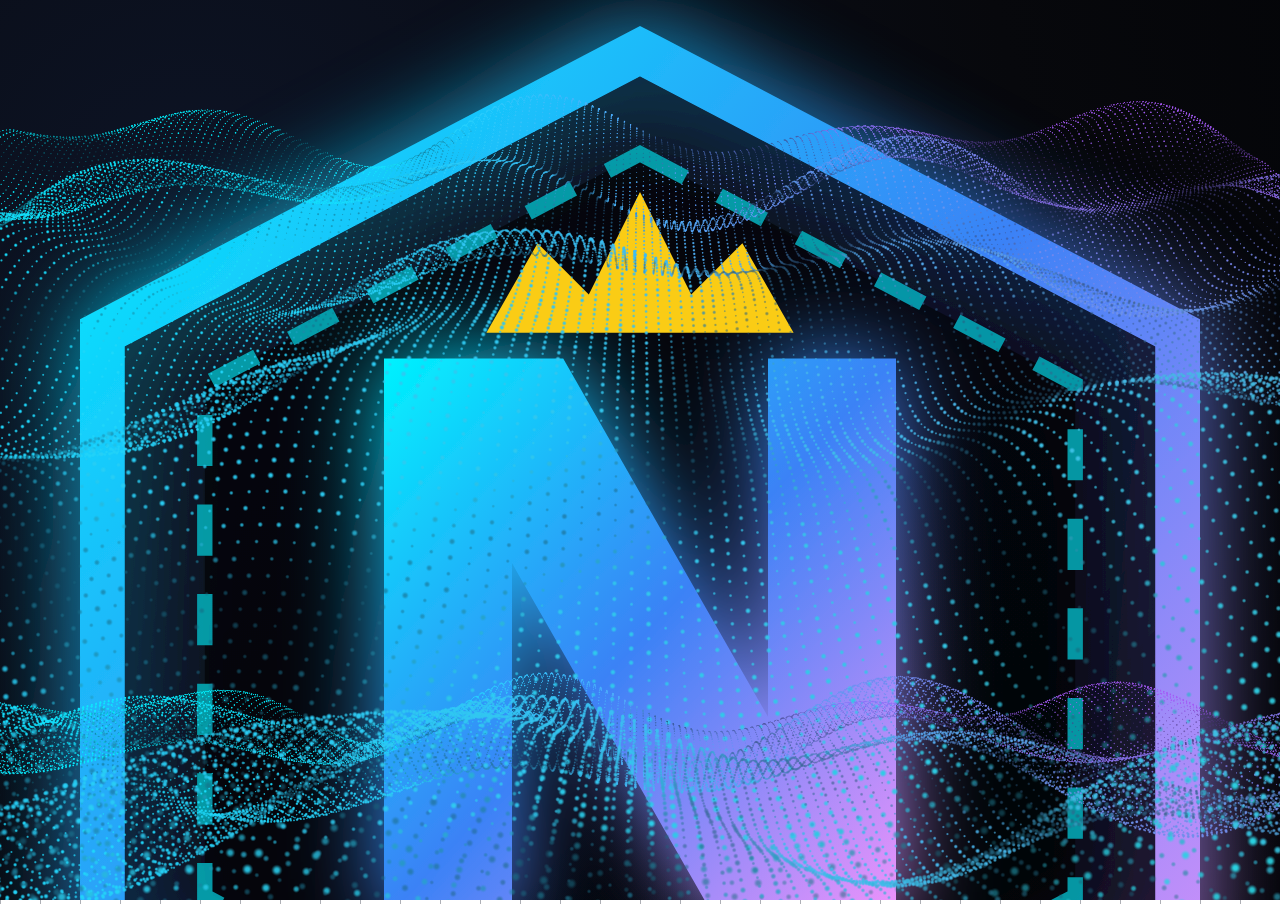
==== nexus_gaming_arena.html @ 8e63730c "CRITICAL FIX: Fix syntax error in app.js leaderboard rendering and bump cache to v7.1.0" ====
<!DOCTYPE html>
<html lang="en" class="dark">
<head>
    <meta charset="UTF-8">
    <meta name="viewport" content="width=device-width, initial-scale=1.0, maximum-scale=5.0, viewport-fit=cover">
    <title>Nexus Gaming Arena | Premier Esports & Competitive Gaming Platform</title>
    <link rel="manifest" href="static/manifest.json">
    <meta name="theme-color" content="#07080c">
    <meta name="apple-mobile-web-app-capable" content="yes">
    <meta name="apple-mobile-web-app-status-bar-style" content="black-translucent">
    <meta name="apple-mobile-web-app-title" content="NexusArena">
    <link rel="apple-touch-icon" href="static/icons/icon-192.png">
    <script src="https://cdn.tailwindcss.com"></script>
    <script>
        tailwind.config = {
            darkMode: 'class',
            theme: {
                extend: {
                    screens: {
                        'xs': '420px'
                    },
                    colors: {
                        cyber: {
                            dark: '#07080c',
                            card: '#0f121b',
                            border: '#1a2030',
                            blue: '#00f2fe',
                            violet: '#7928ca',
                            pink: '#ff007f',
                            neon: '#00ffcc',
                            gold: '#f5a623'
                        }
                    }
                }
            }
        }
    </script>
    <link rel="preconnect" href="https://fonts.googleapis.com">
    <link rel="preconnect" href="https://fonts.gstatic.com" crossorigin>
    <link href="https://fonts.googleapis.com/css2?family=Chakra+Petch:ital,wght@0,400;0,500;0,600;0,700;1,700&family=Exo+2:ital,wght@0,500;0,600;0,700;0,800;0,900;1,700&family=Inter:wght@300;400;500;600;700;800;900&family=Orbitron:wght@500;600;700;800;900&family=Rajdhani:wght@500;600;700;800&family=Russo+One&display=swap" rel="stylesheet">
    <link rel="stylesheet" href="https://cdnjs.cloudflare.com/ajax/libs/font-awesome/6.5.2/css/all.min.css">
    <link rel="stylesheet" href="static/css/style.css?v=7.0.4">

    <!-- Firebase SDK v10 (App, Realtime Database, and Storage) -->
    <script src="https://www.gstatic.com/firebasejs/10.8.0/firebase-app-compat.js"></script>
    <script src="https://www.gstatic.com/firebasejs/10.8.0/firebase-auth-compat.js"></script>
    <script src="https://www.gstatic.com/firebasejs/10.8.0/firebase-database-compat.js"></script>
    <script src="https://www.gstatic.com/firebasejs/10.8.0/firebase-storage-compat.js"></script>

    <!-- Three.js 3D WebGL Engine for Particle Wave Background (alldeputations.com) -->
    <script src="static/js/three.min.js?v=128"></script>
    <script>if (typeof THREE === 'undefined') { document.write('<script src="https://cdnjs.cloudflare.com/ajax/libs/three.js/r128/three.min.js"><\/script>'); }</script>
    <script>
        // Immediate Session & Remember Me Fast-Bootstrap (Zero UI Flash)
        (function() {
            try {
                var rem = localStorage.getItem("nexus_remember_me");
                var userRaw = localStorage.getItem("nexus_user");
                if (userRaw && userRaw !== "undefined" && userRaw !== "null" && rem !== "false") {
                    var u = JSON.parse(userRaw);
                    if (u && (u.username || u.id)) {
                        var role = (u.role || '').toUpperCase();
                        var uname = (u.username || '').toLowerCase();
                        var isAdmin = (role === 'ADMIN' || role === 'SUPERADMIN' || role === 'CO_ADMIN' || uname === 'wolfy' || uname === 'admin');
                        if (isAdmin) {
                            // High-security rule: Admin sessions must NEVER auto-login silently on cold reload/reopen
                            localStorage.removeItem("nexus_user");
                            localStorage.removeItem("nexus_token");
                            sessionStorage.removeItem("nexus_active_session");
                            return;
                        }
                        window.__NEXUS_BOOT_USER = u;
                        document.documentElement.classList.add("arena-session-active");
                        if (u.role === 'GUEST' || u.is_guest) {
                            document.documentElement.classList.add("arena-session-guest");
                        }
                    } else {
                        localStorage.removeItem("nexus_user");
                    }
                } else if (userRaw === "undefined" || userRaw === "null") {
                    localStorage.removeItem("nexus_user");
                }
            } catch(e) {}
        })();
    </script>
    <style>
        html.arena-session-active #gateway-landing-view { display: none !important; }
        html.arena-session-active #main-arena-app { display: block !important; }
        html.arena-session-active #header-login-btn { display: none !important; }
        html.arena-session-active #header-logout-btn { display: flex !important; }
        html.arena-session-guest #header-login-btn { display: flex !important; }
    </style>
</head>
<body class="min-h-screen pb-16 md:pb-8 bg-cyber-dark text-gray-100 overflow-x-hidden relative bg-cyber-grid">

    <!-- Ambient High-Performance Canvas Particle Engine -->
    <canvas id="cyber-canvas" class="fixed inset-0 pointer-events-none z-0 opacity-40"></canvas>

    <div id="toast-container" class="fixed top-12 right-5 z-50 flex flex-col gap-3 pointer-events-none"></div>

    <!-- ====================================================================== -->
    <!-- 0. SPLIT-SCREEN GAMING ENVIRONMENT GATEWAY (FACEBOOK-INSPIRED ESPORTS UX) -->
    <!-- Initial Gateway for Registered Gamers, Guest Users & Admins             -->
    <!-- ====================================================================== -->
    <div id="gateway-landing-view" class="fixed inset-0 w-full h-[100dvh] max-h-[100dvh] z-30 flex items-center justify-center bg-[#07080c] text-gray-100 overflow-y-auto overflow-x-hidden select-none p-3 sm:p-6 lg:p-10">
        <!-- Ambient Background Glow Shapes (Ported from alldeputations.com) -->
        <div class="absolute inset-0 z-0 overflow-hidden pointer-events-none">
            <div class="absolute inset-0 bg-[#07080c]"></div>
            <div class="absolute inset-0 bg-cyber-grid opacity-15"></div>
            <!-- Soft ambient atmospheric glow shapes behind the wave -->
            <div class="absolute -top-32 -left-32 w-96 h-96 bg-cyan-500/20 rounded-full blur-3xl pointer-events-none animate-pulse"></div>
            <div class="absolute top-1/2 right-10 w-[36rem] h-[36rem] bg-violet-600/20 rounded-full blur-3xl pointer-events-none"></div>
            <div class="absolute -bottom-24 left-1/4 w-80 h-80 bg-emerald-500/15 rounded-full blur-3xl pointer-events-none"></div>
            <div class="absolute top-1/3 left-1/2 -translate-x-1/2 w-96 h-96 bg-fuchsia-600/10 rounded-full blur-3xl pointer-events-none"></div>
        </div>

        <!-- Full-Bleed 3D WebGL Particle Wave Canvas (Faithful Port from alldeputations.com) -->
        <canvas id="heroWaveCanvas" class="bg-wave" style="position: fixed; inset: 0; width: 100%; height: 100%; z-index: 5; pointer-events: none; display: block;" aria-hidden="true"></canvas>

        <!-- Main Content Area: Responsive Layout (Desktop: Side-by-Side; Mobile: Branding Top with Logo in Back, Login Box Bottom Row Centered) -->
        <div class="w-full max-w-7xl mx-auto relative z-10 flex flex-col md:grid md:grid-cols-12 gap-5 sm:gap-8 lg:gap-14 items-center justify-between md:justify-center my-auto min-h-0 py-3 sm:py-5">

            <!-- Brand Section: Logo in the Back, NEXUS GAMING ARENA at the Front -->
            <div class="relative flex flex-col items-center md:items-start justify-center w-full md:col-span-6 lg:col-span-7 text-center md:text-left py-4 sm:py-6 md:py-10 shrink-0">
                <!-- Background Esports Logo Emblem (Behind the Text) -->
                <div class="absolute inset-0 m-auto md:m-0 md:left-2 lg:left-6 md:top-1/2 md:-translate-y-1/2 w-48 h-48 sm:w-64 sm:h-64 md:w-80 md:h-80 lg:w-[26rem] lg:h-[26rem] flex items-center justify-center pointer-events-none select-none z-0">
                    <svg viewBox="0 0 100 100" class="w-full h-full fill-none opacity-45 sm:opacity-50 md:opacity-60 drop-shadow-[0_0_45px_rgba(0,242,254,0.6)]" xmlns="http://www.w3.org/2000/svg">
                        <defs>
                            <linearGradient id="nexusGradBrand" x1="0%" y1="0%" x2="100%" y2="100%">
                                <stop offset="0%" stop-color="#00f2fe" />
                                <stop offset="50%" stop-color="#3b82f6" />
                                <stop offset="100%" stop-color="#f093fb" />
                            </linearGradient>
                            <linearGradient id="shieldGradBrand" x1="0%" y1="0%" x2="100%" y2="100%">
                                <stop offset="0%" stop-color="#0a1224" stop-opacity="0.85" />
                                <stop offset="100%" stop-color="#050814" stop-opacity="0.95" />
                            </linearGradient>
                            <filter id="nexusGlowBrand" x="-30%" y="-30%" width="160%" height="160%">
                                <feGaussianBlur stdDeviation="3.5" result="blur" />
                                <feComposite in="SourceGraphic" in2="blur" operator="over" />
                            </filter>
                        </defs>
                        <!-- Outer Hex Shield -->
                        <polygon points="50,4 92,26 92,74 50,96 8,74 8,26" fill="url(#shieldGradBrand)" stroke="url(#nexusGradBrand)" stroke-width="3.5" filter="url(#nexusGlowBrand)" />
                        <!-- Inner Hex Circuit Frame -->
                        <polygon points="50,12 84,30 84,70 50,88 16,70 16,30" stroke="#00f2fe" stroke-width="1.2" stroke-dasharray="4 3" opacity="0.6" />
                        <!-- Stylized Cyber 'N' Wings -->
                        <path d="M30,72 L30,28 L44,28 L60,56 L60,28 L70,28 L70,72 L56,72 L40,44 L40,72 Z" fill="url(#nexusGradBrand)" filter="url(#nexusGlowBrand)" />
                        <!-- Crown Accent at Top -->
                        <polygon points="50,15 54,23 58,19 62,26 38,26 42,19 46,23" fill="#facc15" />
                    </svg>
                </div>

                <!-- Foreground Brand Typography (In Front of the Logo) -->
                <div class="relative z-10 flex flex-col items-center md:items-start select-none py-2 md:py-4">
                    <h1 class="font-orbitron font-black text-4xl sm:text-5xl md:text-6xl lg:text-7xl xl:text-8xl tracking-wider text-white leading-tight drop-shadow-[0_8px_30px_rgba(0,0,0,0.95)]">
                        NEXUS
                    </h1>
                    <div class="font-orbitron font-black text-xl sm:text-2xl md:text-3xl lg:text-4xl xl:text-5xl tracking-[0.22em] sm:tracking-[0.26em] text-transparent bg-clip-text bg-gradient-to-r from-cyan-300 via-teal-200 to-fuchsia-400 uppercase drop-shadow-[0_0_35px_rgba(0,242,254,0.6)] mt-1 sm:mt-2">
                        GAMING ARENA
                    </div>
                </div>
            </div>

            <!-- Right Column / Bottom Row (Desktop Right Side; Mobile Centered on Bottom Row with Good Margins) -->
            <div class="w-full max-w-sm sm:max-w-md mx-auto md:ml-auto md:col-span-6 lg:col-span-5 px-3 sm:px-4 md:px-0 mb-4 sm:mb-6 md:mb-0 relative z-10">
                <div class="landing-glass-card bg-cyber-card/85 border border-cyan-500/40 rounded-2xl sm:rounded-3xl p-4 sm:p-5 lg:p-6 space-y-2.5 sm:space-y-3.5 relative glow-cyan tactical-cut shadow-2xl backdrop-blur-2xl">

                        <!-- VIEW 1: LOGIN PORTAL (DEFAULT) -->
                        <div id="landing-auth-view-login" class="space-y-2.5 sm:space-y-3">
                            <div class="space-y-0.5 text-center sm:text-left">
                                <div class="inline-flex items-center gap-1.5 px-2.5 py-0.5 rounded-full text-[9px] font-black uppercase bg-cyan-500/20 text-cyan-400 border border-cyan-500/40 tracking-wider">
                                    <i class="fa-solid fa-shield-halved"></i> NEXUS SECURE ACCESS
                                </div>
                                <h3 class="font-orbitron font-black text-lg sm:text-2xl text-white">Log in to Nexus</h3>
                                <p class="text-[10px] sm:text-[11px] text-gray-400">Sign in with Google or enter your credentials to enter the Arena.</p>
                            </div>

                            <!-- Social Buttons at Top (Supabase UX) -->
                            <div class="space-y-1.5 pt-0.5">
                                <button type="button" onclick="loginWithGoogle()" class="w-full py-2.5 px-3 rounded-xl bg-[#131722] hover:bg-[#1c2233] border border-gray-700 hover:border-gray-500 text-white font-rajdhani font-bold text-xs sm:text-sm tracking-wide flex items-center justify-center gap-2.5 transition-all shadow-md group cursor-pointer">
                                    <svg class="w-4 h-4 sm:w-5 sm:h-5 flex-shrink-0" viewBox="0 0 24 24">
                                        <path fill="#4285F4" d="M22.56 12.25c0-.78-.07-1.53-.2-2.25H12v4.26h5.92c-.26 1.37-1.04 2.53-2.21 3.31v2.77h3.57c2.08-1.92 3.28-4.74 3.28-8.09z"/>
                                        <path fill="#34A853" d="M12 23c2.97 0 5.46-.98 7.28-2.66l-3.57-2.77c-.98.66-2.23 1.06-3.71 1.06-2.86 0-5.29-1.93-6.16-4.53H2.18v2.84C3.99 20.53 7.7 23 12 23z"/>
                                        <path fill="#FBBC05" d="M5.84 14.09c-.22-.66-.35-1.36-.35-2.09s.13-1.43.35-2.09V7.06H2.18C1.43 8.55 1 10.22 1 12s.43 3.45 1.18 4.94l2.85-2.22.81-.63z"/>
                                        <path fill="#EA4335" d="M12 5.38c1.62 0 3.06.56 4.21 1.64l3.15-3.15C17.45 2.09 14.97 1 12 1 7.7 1 3.99 3.47 2.18 7.06l3.66 2.84c.87-2.6 3.3-4.52 6.16-4.52z"/>
                                    </svg>
                                    <span>Continue with Google</span>
                                </button>

                                <button type="button" onclick="handleLandingPlayAsGuest()" class="w-full py-2 px-3 rounded-xl bg-gradient-to-r from-amber-500/20 via-purple-500/20 to-cyan-500/20 hover:from-amber-500/30 hover:via-purple-500/30 hover:to-cyan-500/30 border border-amber-500/60 hover:border-cyan-400 text-white font-rajdhani font-black text-xs uppercase tracking-widest flex items-center justify-between transition-all shadow-lg group cursor-pointer glow-gold">
                                    <span class="flex items-center gap-2">
                                        <i class="fa-solid fa-gamepad text-amber-400 text-xs sm:text-sm group-hover:scale-110 transition-transform"></i>
                                        <span>PLAY AS GUEST &bull; 1-CLICK PASS</span>
                                    </span>
                                    <span class="text-[9px] px-1.5 py-0.5 rounded bg-cyan-500/20 text-cyan-300 border border-cyan-500/40 font-mono font-bold">+100 COINS</span>
                                </button>
                            </div>

                            <!-- Supabase "or" divider -->
                            <div class="relative my-0.5">
                                <div class="absolute inset-0 flex items-center"><div class="w-full border-t border-cyber-border"></div></div>
                                <div class="relative flex justify-center text-[9px] lowercase font-mono text-gray-400 bg-cyber-card px-2">or</div>
                            </div>

                            <form onsubmit="event.preventDefault(); handleLandingLogin(event); return false;" class="space-y-2 sm:space-y-2.5 pt-0.5">
                                <div class="space-y-0.5 sm:space-y-1">
                                    <label class="text-[10px] sm:text-[11px] font-bold text-gray-300">Email or Username</label>
                                    <div class="relative">
                                        <span class="absolute left-3 top-1/2 -translate-y-1/2 text-gray-500 text-xs"><i class="fa-solid fa-user"></i></span>
                                        <input type="text" id="landing-login-user" name="username" autocomplete="username" autocapitalize="none" autocorrect="off" spellcheck="false" required placeholder="you@example.com or username" onkeydown="if(event.key==='Enter'){event.preventDefault(); handleLandingLogin(event);}" class="w-full bg-cyber-dark border border-cyber-border rounded-xl pl-8 sm:pl-9 pr-3 py-1.5 sm:py-2 text-xs sm:text-sm text-gray-200 focus:outline-none focus:border-cyan-400 font-mono transition-colors">
                                    </div>
                                </div>

                                <div class="space-y-0.5 sm:space-y-1">
                                    <div class="flex items-center justify-between">
                                        <label class="text-[10px] sm:text-[11px] font-bold text-gray-300">Password</label>
                                        <button type="button" onclick="switchLandingAuth('forgot')" class="text-[10px] text-cyan-400 hover:underline">Forgot password?</button>
                                    </div>
                                    <div class="relative">
                                        <span class="absolute left-3 top-1/2 -translate-y-1/2 text-gray-500 text-xs"><i class="fa-solid fa-lock"></i></span>
                                        <input type="password" id="landing-login-pass" name="password" autocomplete="current-password" required placeholder="••••••••" onkeydown="if(event.key==='Enter'){event.preventDefault(); handleLandingLogin(event);}" class="w-full bg-cyber-dark border border-cyber-border rounded-xl pl-8 sm:pl-9 pr-10 py-1.5 sm:py-2 text-xs sm:text-sm text-gray-200 focus:outline-none focus:border-cyan-400 font-mono transition-colors">
                                        <button type="button" onclick="togglePasswordVisibility('landing-login-pass', this)" class="absolute right-3 top-1/2 -translate-y-1/2 text-gray-400 hover:text-cyan-400 transition-colors" title="Toggle visibility">
                                            <i class="fa-solid fa-eye text-xs"></i>
                                        </button>
                                    </div>
                                </div>

                                <div id="landing-login-2fa-container" class="space-y-1 hidden">
                                    <label class="text-xs font-bold text-cyan-400">2FA Authenticator Code</label>
                                    <input type="text" id="landing-login-2fa-code" maxlength="20" placeholder="000000 or backup code" onkeydown="if(event.key==='Enter'){event.preventDefault(); handleLandingLogin(event);}" class="w-full bg-cyber-dark border border-cyan-500/50 rounded-xl px-3 py-1.5 sm:py-2 text-xs text-center font-mono text-cyan-400 focus:outline-none">
                                </div>

                                <!-- Remember Me Checkbox -->
                                <div class="flex items-center justify-between pt-0.5 pb-0.5">
                                    <label class="flex items-center gap-2 cursor-pointer select-none group">
                                        <input type="checkbox" id="landing-remember-me" checked class="w-3.5 h-3.5 sm:w-4 sm:h-4 rounded bg-cyber-dark border border-cyber-border text-cyan-400 focus:ring-0 focus:outline-none accent-cyan-400 cursor-pointer transition-all">
                                        <span class="text-[10px] sm:text-[11px] font-mono text-gray-400 group-hover:text-cyan-300 transition-colors">Remember me</span>
                                    </label>
                                    <span class="text-[9px] font-mono text-cyan-400/80 hidden xs:inline flex items-center gap-1">
                                        <i class="fa-solid fa-shield-halved text-[8px]"></i> Stay signed in
                                    </span>
                                </div>

                                <!-- Primary Button: Log In -->
                                <button type="button" onclick="handleLandingLogin(event)" class="w-full py-2 sm:py-2.5 rounded-xl bg-gradient-to-r from-cyan-400 to-blue-600 text-black font-orbitron font-black text-xs uppercase tracking-wider hover:brightness-110 transition-all glow-cyan btn-sweep shadow-xl cursor-pointer">
                                    Log in &bull; Enter Arena
                                </button>
                            </form>
                            <script>
                                (function() {
                                    try {
                                        var rem = localStorage.getItem("nexus_remember_me");
                                        var isRem = rem === null ? true : (rem === "true");
                                        var u = localStorage.getItem("nexus_remembered_username");
                                        var pRaw = localStorage.getItem("nexus_remembered_password");
                                        if (isRem) {
                                            if (u) {
                                                var elU = document.getElementById("landing-login-user");
                                                if (elU) elU.value = u;
                                            }
                                            if (pRaw) {
                                                var elP = document.getElementById("landing-login-pass");
                                                if (elP) {
                                                    try { elP.value = decodeURIComponent(atob(pRaw)); }
                                                    catch(e) { try { elP.value = atob(pRaw); } catch(e2) { elP.value = pRaw; } }
                                                }
                                            }
                                            var cb = document.getElementById("landing-remember-me");
                                            if (cb) cb.checked = true;
                                        }
                                    } catch(e) {}
                                })();
                            </script>

                            <!-- Create New Account Button -->
                            <div class="pt-0.5">
                                <button type="button" onclick="switchLandingAuth('register')" class="w-full py-1.5 sm:py-2 rounded-xl border border-cyan-400/60 hover:border-cyan-300 text-cyan-300 hover:bg-cyan-500/10 font-rajdhani font-bold text-xs uppercase tracking-wider transition-all cursor-pointer flex items-center justify-center gap-2 shadow">
                                    <i class="fa-solid fa-user-plus text-xs"></i>
                                    <span>Don't have an account? Sign up</span>
                                </button>
                            </div>
                        </div>

                        <!-- VIEW 2: REGISTER NEW ACCOUNT (EMBEDDED IN RIGHT CARD) -->
                        <div id="landing-auth-view-register" class="space-y-4 hidden">
                            <div class="space-y-1 text-center sm:text-left">
                                <div class="inline-flex items-center gap-1.5 px-3 py-1 rounded-full text-[10px] font-black uppercase bg-cyan-500/20 text-cyan-400 border border-cyan-500/40 tracking-wider">
                                    <i class="fa-solid fa-user-plus"></i> NEW GAMER PASSPORT
                                </div>
                                <h2 class="font-orbitron font-black text-2xl text-white">Create Account</h2>
                                <p class="text-xs text-gray-400">Join the tournaments and claim your welcome bonus.</p>
                            </div>

                            <form onsubmit="handleLandingRegister(event)" class="space-y-3">
                                <div class="space-y-1">
                                    <label class="text-xs font-bold text-gray-300">Gamer Tag / Username</label>
                                    <input type="text" id="landing-reg-username" required placeholder="e.g. PhoenixSniper" class="w-full bg-cyber-dark border border-cyber-border rounded-xl px-4 py-2.5 text-xs text-gray-200 focus:outline-none focus:border-cyan-400 font-mono">
                                </div>
                                <div class="grid grid-cols-1 sm:grid-cols-2 gap-2">
                                    <div class="space-y-1">
                                        <label class="text-xs font-bold text-gray-300">Mobile Number</label>
                                        <input type="tel" id="landing-reg-mobile" required placeholder="+91 9876543210" class="w-full bg-cyber-dark border border-cyber-border rounded-xl px-3 py-2 text-xs text-gray-200 focus:outline-none focus:border-cyan-400 font-mono">
                                    </div>
                                    <div class="space-y-1">
                                        <label class="text-xs font-bold text-gray-300">Email Address</label>
                                        <input type="email" id="landing-reg-email" required placeholder="gamer@example.com" class="w-full bg-cyber-dark border border-cyber-border rounded-xl px-3 py-2 text-xs text-gray-200 focus:outline-none focus:border-cyan-400">
                                    </div>
                                </div>

                                <div class="grid grid-cols-1 sm:grid-cols-2 gap-2">
                                    <div class="space-y-1">
                                        <label class="text-xs font-bold text-gray-300">Password</label>
                                        <div class="relative">
                                            <input type="password" id="landing-reg-pass" required placeholder="Create password" oninput="analyzePasswordStrength('landing-reg')" class="w-full bg-cyber-dark border border-cyber-border rounded-xl pl-3 pr-8 py-2 text-xs text-gray-200 focus:outline-none focus:border-cyan-400 font-mono">
                                            <button type="button" onclick="togglePasswordVisibility('landing-reg-pass', this)" class="absolute right-2.5 top-1/2 -translate-y-1/2 text-gray-400 hover:text-cyan-400">
                                                <i class="fa-solid fa-eye text-xs"></i>
                                            </button>
                                        </div>
                                    </div>
                                    <div class="space-y-1">
                                        <label class="text-xs font-bold text-gray-300">Confirm Password</label>
                                        <div class="relative">
                                            <input type="password" id="landing-reg-confirm-pass" required placeholder="Repeat password" oninput="checkPasswordMatch('landing-reg')" class="w-full bg-cyber-dark border border-cyber-border rounded-xl pl-3 pr-8 py-2 text-xs text-gray-200 focus:outline-none focus:border-cyan-400 font-mono">
                                            <button type="button" onclick="togglePasswordVisibility('landing-reg-confirm-pass', this)" class="absolute right-2.5 top-1/2 -translate-y-1/2 text-gray-400 hover:text-cyan-400">
                                                <i class="fa-solid fa-eye text-xs"></i>
                                            </button>
                                        </div>
                                    </div>
                                </div>

                                <!-- Password Policy Strength Meter -->
                                <div id="landing-reg-password-strength-container" class="p-2.5 rounded-xl bg-cyber-dark/80 border border-cyber-border space-y-2">
                                    <div class="flex items-center justify-between text-xs">
                                        <span class="text-gray-300 font-bold text-[11px]">Password Strength</span>
                                        <span id="landing-reg-strength-label" class="font-orbitron font-extrabold text-[10px] px-2 py-0.5 rounded bg-gray-800 text-gray-400 border border-gray-700">NOT ENTERED</span>
                                    </div>
                                    <div class="grid grid-cols-4 gap-1">
                                        <div id="landing-reg-bar-1" class="h-1 rounded-full bg-cyber-card transition-all"></div>
                                        <div id="landing-reg-bar-2" class="h-1 rounded-full bg-cyber-card transition-all"></div>
                                        <div id="landing-reg-bar-3" class="h-1 rounded-full bg-cyber-card transition-all"></div>
                                        <div id="landing-reg-bar-4" class="h-1 rounded-full bg-cyber-card transition-all"></div>
                                    </div>
                                    <div class="grid grid-cols-2 gap-1 text-[9px] font-mono text-gray-400">
                                        <div id="landing-reg-req-len" class="flex items-center gap-1"><i class="fa-regular fa-circle text-[8px]"></i> 8+ Chars</div>
                                        <div id="landing-reg-req-upper" class="flex items-center gap-1"><i class="fa-regular fa-circle text-[8px]"></i> Upper (A-Z)</div>
                                        <div id="landing-reg-req-lower" class="flex items-center gap-1"><i class="fa-regular fa-circle text-[8px]"></i> Lower (a-z)</div>
                                        <div id="landing-reg-req-num" class="flex items-center gap-1"><i class="fa-regular fa-circle text-[8px]"></i> Number (0-9)</div>
                                    </div>
                                    <div id="landing-reg-match-status" class="text-[10px] font-mono text-gray-400 hidden pt-1 border-t border-cyber-border/60"></div>
                                </div>

                                <button type="submit" class="w-full py-3.5 rounded-xl bg-gradient-to-r from-cyan-400 to-blue-600 text-black font-orbitron font-black text-xs uppercase tracking-wider hover:brightness-110 transition-all glow-cyan shadow-xl cursor-pointer">
                                    Sign Up &bull; Enter Arena
                                </button>
                            </form>

                            <div class="text-center pt-1 text-xs text-gray-400">
                                <span>Already registered?</span>
                                <button type="button" onclick="switchLandingAuth('login')" class="text-cyan-400 font-bold hover:underline ml-1">Log in here</button>
                            </div>
                        </div>

                        <!-- VIEW 3: FORGOTTEN PASSWORD (EMBEDDED IN RIGHT CARD) -->
                        <div id="landing-auth-view-forgot" class="space-y-4 hidden">
                            <div class="space-y-1 text-center sm:text-left">
                                <div class="inline-flex items-center gap-1.5 px-3 py-1 rounded-full text-[10px] font-black uppercase bg-violet-500/20 text-violet-400 border border-violet-500/40 tracking-wider">
                                    <i class="fa-solid fa-key"></i> ACCOUNT RECOVERY
                                </div>
                                <h2 class="font-orbitron font-black text-2xl text-white">Reset Password</h2>
                                <p class="text-xs text-gray-400">Enter your registered email or mobile to recover access.</p>
                            </div>

                            <form onsubmit="handleLandingForgot(event)" class="space-y-3.5 pt-1">
                                <div class="space-y-1">
                                    <label class="text-xs font-bold text-gray-300">Registered Email or Mobile</label>
                                    <input type="text" id="landing-forgot-target" required placeholder="e.g. gamer@nexusarena.gg or +91 9876543210" class="w-full bg-cyber-dark border border-cyber-border rounded-xl px-4 py-3 text-sm text-gray-200 focus:outline-none focus:border-cyan-400 font-mono">
                                </div>

                                <button type="submit" class="w-full py-3.5 rounded-xl bg-gradient-to-r from-violet-500 to-purple-600 text-white font-orbitron font-black text-xs uppercase tracking-wider hover:brightness-110 transition-all glow-violet shadow-xl cursor-pointer">
                                    Send Verification OTP
                                </button>
                            </form>

                            <div class="text-center pt-2 text-xs text-gray-400">
                                <button type="button" onclick="switchLandingAuth('login')" class="text-cyan-400 font-bold hover:underline">
                                    <i class="fa-solid fa-arrow-left"></i> Back to Log In
                                </button>
                            </div>
                        </div>

                        <!-- Meta / Security & WhatsApp Dedicated Support Footer Tag -->
                        <div class="pt-2 flex items-center justify-between text-[10px] font-mono text-gray-400 border-t border-cyber-border/40">
                            <span class="flex items-center gap-1 text-gray-500">
                                <i class="fa-solid fa-lock text-green-400"></i> SSL 256-Bit Escrow Protected
                            </span>
                            <button type="button" onclick="launchWhatsAppSupport()" class="inline-flex items-center gap-1 text-emerald-400 hover:text-emerald-300 transition-colors font-bold cursor-pointer">
                                <i class="fa-brands fa-whatsapp text-emerald-400 text-xs"></i> 24/7 Support
                            </button>
                        </div>
                    </div>
                </div>

            </div>
        </div>

    <!-- ====================================================================== -->
    <!-- 1. MAIN ARENA APPLICATION (ACTIVE WHEN LOGGED IN OR ON GUEST PASS)     -->
    <!-- ====================================================================== -->
    <div id="main-arena-app" class="relative z-10 hidden transition-opacity duration-300">

    <!-- ================= 1. LIVE ESPORTS STATUS & MARQUEE TICKER (TACTICAL ESPORTS VIBE) ================= -->
    <div class="bg-[#05070c]/95 border-b border-cyber-border/70 py-1.5 px-2.5 sm:px-6 text-xs z-50 relative overflow-hidden backdrop-blur-xl w-full max-w-full">
        <div class="max-w-7xl mx-auto flex items-center justify-between gap-2 w-full min-w-0">
            <!-- Left: Live Esports Marquee -->
            <div class="flex-1 w-full min-w-0 overflow-hidden flex items-center gap-2 sm:gap-3">
                <span class="px-2 py-0.5 rounded-full text-[9px] sm:text-[10px] font-black uppercase bg-red-600/30 text-red-400 border border-red-500/50 flex items-center gap-1.5 shrink-0 glow-pink">
                    <span class="w-1.5 h-1.5 sm:w-2 sm:h-2 rounded-full bg-red-500 animate-ping"></span> LIVE TICKER
                </span>
                <div class="marquee-container flex-1 min-w-0 overflow-hidden">
                    <div class="marquee-content flex items-center gap-8 text-gray-300 uppercase font-rajdhani font-bold tracking-wider text-xs">
                        <span class="flex items-center gap-2"><span class="live-indicator-dot"></span> <span class="text-cyan-400">SEASON 4 FINALS:</span> VALORANT PRO CUP CHECK-IN CLOSES IN 45 MINS</span>
                        <span class="flex items-center gap-2"><i class="fa-solid fa-coins text-amber-400 coin-shimmer"></i> <span class="text-amber-400">GAMERFLICK COIN VAULT:</span> CLAIM DAILY +50 NEXUS COINS & UNLOCK FREE PASSES</span>
                        <span class="flex items-center gap-2"><i class="fa-solid fa-trophy text-amber-400"></i> TOURNAMENT PRIZE ESCROW 100% RBI COMPLIANT</span>
                        <span class="flex items-center gap-2"><i class="fa-solid fa-shield-halved text-green-400"></i> ₹10,00,000 PRIZE ESCROW VERIFIED BY DOUBLE-ENTRY LEDGER</span>
                        <span class="flex items-center gap-2"><i class="fa-solid fa-users text-violet-400"></i> OFFICIAL COMPETITIVE SEASONS LIVE</span>
                        <span class="flex items-center gap-2"><i class="fa-solid fa-bolt text-pink-400"></i> ZERO-CRASH & ANTI-SMURF PROTECTION ACTIVE</span>
                    </div>
                    <div class="marquee-content flex items-center gap-8 text-gray-300 uppercase font-rajdhani font-bold tracking-wider text-xs" aria-hidden="true">
                        <span class="flex items-center gap-2"><span class="live-indicator-dot"></span> <span class="text-cyan-400">SEASON 4 FINALS:</span> VALORANT PRO CUP CHECK-IN CLOSES IN 45 MINS</span>
                        <span class="flex items-center gap-2"><i class="fa-solid fa-coins text-amber-400 coin-shimmer"></i> <span class="text-amber-400">GAMERFLICK COIN VAULT:</span> CLAIM DAILY +50 NEXUS COINS & UNLOCK FREE PASSES</span>
                        <span class="flex items-center gap-2"><i class="fa-solid fa-trophy text-amber-400"></i> TOURNAMENT PRIZE ESCROW 100% RBI COMPLIANT</span>
                        <span class="flex items-center gap-2"><i class="fa-solid fa-shield-halved text-green-400"></i> ₹10,00,000 PRIZE ESCROW VERIFIED BY DOUBLE-ENTRY LEDGER</span>
                        <span class="flex items-center gap-2"><i class="fa-solid fa-users text-violet-400"></i> OFFICIAL COMPETITIVE SEASONS LIVE</span>
                        <span class="flex items-center gap-2"><i class="fa-solid fa-bolt text-pink-400"></i> ZERO-CRASH & ANTI-SMURF PROTECTION ACTIVE</span>
                    </div>
                </div>
            </div>

            <!-- Right: Real-Time Dual Clocks & Server Health Telemetry -->
            <div class="hidden lg:flex items-center gap-3 shrink-0 font-rajdhani">
                <!-- Dual UTC & IST Esports Clocks -->
                <div class="flex items-center gap-2 text-xs">
                    <div class="cyber-clock-badge px-3 py-1 rounded-lg flex items-center gap-1.5 text-cyan-300">
                        <i class="fa-regular fa-clock text-cyan-400"></i>
                        <span class="text-[10px] text-gray-400 font-bold">UTC:</span>
                        <span class="utc-clock-val font-mono font-black">2026.10.13 06:45:00</span>
                    </div>
                    <div class="cyber-clock-badge px-3 py-1 rounded-lg flex items-center gap-1.5 text-amber-300 border-amber-500/40">
                        <i class="fa-solid fa-globe text-amber-400"></i>
                        <span class="text-[10px] text-gray-400 font-bold">IST:</span>
                        <span class="ist-clock-val font-mono font-black">2026.10.13 12:15:00</span>
                    </div>
                </div>

                <!-- Server Latency & Anti-Cheat Status -->
                <div class="flex items-center gap-2 text-[11px] font-bold text-gray-400 pl-2 border-l border-cyber-border">
                    <span class="flex items-center gap-1 text-green-400"><span class="w-2 h-2 rounded-full bg-green-400 animate-ping"></span> 12ms PING</span>
                    <span class="text-gray-500">•</span>
                    <span class="text-violet-400 flex items-center gap-1"><i class="fa-solid fa-shield-cat"></i> BE/VANGUARD SECURED</span>
                </div>
            </div>
        </div>
    </div>

    <!-- ================= 2. SLEEK TOP STICKY NAVBAR (ONLY LOGO + HAMBURGER MENU) ================= -->
    <!-- ================= 2. TOP STICKY NAVBAR (BRANDING & RIGHT NAV: BALANCE HUB) ================= -->
    <nav id="top-navbar" class="bg-[#05070c]/95 border-b border-cyber-border/80 py-2 sm:py-2.5 px-2 sm:px-6 lg:px-8 sticky top-0 z-40 backdrop-blur-xl w-full max-w-full overflow-hidden">
        <div class="w-full flex items-center justify-between gap-1 sm:gap-4 min-w-0">
            <!-- Left Side: Menu / Sidebar Toggle Button + Brand Title & Crest -->
            <div class="flex items-center gap-1 sm:gap-2.5 shrink-0 min-w-0">
                <button onclick="handleNavMenuToggle(event)" id="hamburger-menu-btn" class="flex items-center gap-1 sm:gap-2 px-2 py-1.5 sm:px-3 sm:py-2 rounded-xl bg-gradient-to-r from-cyan-500/20 via-cyber-card to-cyber-card border border-cyan-500/60 hover:border-cyan-300 text-cyan-400 hover:text-white transition-all glow-cyan cursor-pointer shadow-lg active:scale-95 group shrink-0" title="Toggle Arena Destinations Menu">
                    <i class="fa-solid fa-bars text-sm sm:text-base group-hover:rotate-90 transition-transform duration-300"></i>
                    <span class="font-rajdhani font-black text-xs uppercase tracking-wider text-gray-100 hidden sm:inline">MENU</span>
                </button>

                <!-- Brand Title & Crest (Click returns to Arena/Homepage) -->
                <div class="flex items-center gap-1 sm:gap-2 cursor-pointer group shrink-0" onclick="switchTab('tournaments')" title="Go to Arena Homepage">
                    <div class="relative w-6 h-6 sm:w-8 sm:h-8 rounded-lg sm:rounded-xl bg-gradient-to-tr from-cyan-400 via-blue-600 to-violet-600 flex items-center justify-center glow-cyan shadow-lg transition-transform group-hover:scale-105 border border-cyan-300/60 shrink-0">
                        <i class="fa-solid fa-gamepad text-black text-[10px] sm:text-xs drop-shadow"></i>
                        <span class="absolute -top-0.5 -right-0.5 w-1.5 h-1.5 sm:w-2 sm:h-2 bg-green-400 border border-cyber-dark rounded-full"></span>
                    </div>
                    <div class="shrink-0">
                        <span class="font-orbitron font-black text-xs sm:text-lg tracking-wider text-transparent bg-clip-text bg-gradient-to-r from-cyan-300 via-blue-400 to-fuchsia-400">NEXUS<span class="hidden xs:inline"> ARENA</span></span>
                        <span class="text-[7px] sm:text-[8px] font-mono text-cyan-400 hidden sm:block tracking-widest uppercase">BY WOLFY &bull; V2.0 PRO</span>
                    </div>
                </div>
            </div>

            <!-- ================= RIGHT NAV: BALANCE & FINANCIAL HUB ================= -->
            <div id="top-right-nav" class="flex items-center gap-1 sm:gap-1.5 flex-nowrap justify-end shrink-0 min-w-0">
                <!-- 1. INR Vault Cash Pill -->
                <div onclick="openWalletModal()" class="flex items-center gap-1 px-1.5 py-1 sm:px-2.5 sm:py-1.5 rounded-xl bg-gradient-to-r from-violet-950/40 via-cyber-card to-cyber-dark border border-violet-500/40 hover:border-cyan-400 cursor-pointer transition-all shadow-md group glow-violet shrink-0" title="Nexus Vault Balance &bull; Click to open Cashier">
                    <div class="w-4 h-4 sm:w-5 sm:h-5 rounded-md bg-cyan-500/15 flex items-center justify-center text-cyan-400 text-[9px] sm:text-[11px] group-hover:scale-110 transition-transform shrink-0">
                        <i class="fa-solid fa-wallet"></i>
                    </div>
                    <div class="flex flex-col text-left leading-none">
                        <span class="text-[7px] text-gray-400 font-mono font-bold uppercase tracking-wider hidden md:inline">VAULT</span>
                        <span id="header-wallet-balance" class="font-orbitron font-black text-cyan-400 text-[10px] sm:text-xs"><script>(function(){ var u=window.__NEXUS_BOOT_USER; var b=u?(u.wallet_balance!==undefined?Number(u.wallet_balance):(u.is_guest?0:5000)):0; document.write('₹'+Math.round(b).toLocaleString('en-IN')); })();</script><noscript>₹0</noscript></span>
                    </div>
                </div>

                <!-- 2. Nexus Coins Pill (Hidden on narrow screens < 420px to guarantee ample room for Avatar & Logout) -->
                <div id="header-coins-pill" onclick="switchWalletTab('coins'); openWalletModal();" class="hidden xs:flex items-center gap-1 px-1.5 py-1 sm:px-2.5 sm:py-1.5 rounded-xl bg-gradient-to-r from-amber-950/40 via-cyber-card to-cyber-dark border border-amber-500/40 hover:border-amber-400 cursor-pointer transition-all shadow-md group glow-gold shrink-0" title="Nexus Coins Balance &bull; Click to buy Coin Packs">
                    <div class="w-4 h-4 sm:w-5 sm:h-5 rounded-md bg-amber-500/15 flex items-center justify-center text-amber-400 text-[9px] sm:text-[11px] group-hover:scale-110 transition-transform coin-shimmer shrink-0">
                        <i class="fa-solid fa-coins"></i>
                    </div>
                    <div class="flex flex-col text-left leading-none">
                        <span class="text-[7px] text-amber-400/80 font-mono font-bold uppercase tracking-wider hidden md:inline">COINS</span>
                        <span id="header-nexus-coins" class="font-orbitron font-black text-amber-400 text-[10px] sm:text-xs"><script>(function(){ var u=window.__NEXUS_BOOT_USER; var c=u?(u.nexus_coins!==undefined?Number(u.nexus_coins):(u.is_guest?100:1000)):0; document.write(Number(c).toLocaleString('en-IN')); })();</script><noscript>0</noscript></span>
                    </div>
                </div>

                <!-- 3. Page Size & Display Zoom Controller Button (Visible on sm:, on mobile it is in the persistent bottom dock) -->
                <button type="button" onclick="openPageZoomModal()" id="navbar-view-size-btn" class="hidden sm:flex items-center gap-1 px-1.5 py-1 sm:px-2 sm:py-1.5 rounded-xl bg-gradient-to-r from-cyan-500/15 via-blue-500/15 to-purple-500/15 hover:from-cyan-500/25 hover:to-purple-500/25 border border-cyan-500/50 hover:border-cyan-300 text-cyan-300 hover:text-white transition-all shadow-md group cursor-pointer glow-cyan active:scale-95 shrink-0" title="Adjust Page View Size & Scale">
                    <i class="fa-solid fa-display text-xs text-cyan-400 group-hover:scale-110 transition-transform"></i>
                    <span id="navbar-zoom-display" class="font-orbitron font-black text-[10px] text-cyan-300 group-hover:text-white hidden md:inline">100%</span>
                </button>

                <!-- 4. WhatsApp VIP Support Button (Visible on md: and above, always in Gamer Hub) -->
                <button type="button" onclick="launchWhatsAppSupport()" id="navbar-whatsapp-btn" class="hidden md:flex items-center gap-1 px-2 py-1 sm:px-2.5 sm:py-1.5 rounded-xl bg-gradient-to-r from-emerald-500/15 via-green-500/15 to-emerald-500/20 hover:from-emerald-500/30 hover:to-green-500/30 border border-emerald-500/50 hover:border-emerald-400 text-emerald-400 hover:text-white transition-all shadow-md group cursor-pointer glow-cyan active:scale-95 shrink-0" title="24/7 WhatsApp VIP Support with Wolfy">
                    <i class="fa-brands fa-whatsapp text-xs sm:text-sm text-emerald-400 group-hover:scale-110 transition-transform"></i>
                    <span class="font-rajdhani font-black text-[11px] uppercase tracking-wider text-emerald-300 group-hover:text-white hidden lg:inline">WHATSAPP</span>
                    <span class="w-1.5 h-1.5 rounded-full bg-emerald-400 animate-pulse hidden sm:inline"></span>
                </button>

                <!-- 5. Open Gamer Hub (Visible on sm:, on mobile clicking User Avatar opens Gamer Hub) -->
                <button type="button" onclick="toggleSideMenu(true)" id="navbar-gamer-hub-btn" class="hidden sm:flex items-center gap-1 px-1.5 py-1 sm:px-2.5 sm:py-1.5 rounded-xl bg-gradient-to-r from-cyan-500/20 via-blue-600/20 to-violet-600/20 hover:from-cyan-500/30 hover:to-violet-600/30 border border-cyan-500/60 hover:border-cyan-300 text-cyan-300 hover:text-white transition-all shadow-md group cursor-pointer glow-cyan active:scale-95 shrink-0" title="Open Gamer Hub">
                    <i class="fa-solid fa-user-ninja text-xs sm:text-sm text-cyan-400 group-hover:scale-110 transition-transform"></i>
                    <span class="font-orbitron font-black text-[10px] sm:text-xs uppercase tracking-wider text-cyan-300 group-hover:text-white hidden lg:inline">GAMER HUB</span>
                </button>

                <!-- 6. Quick Admin Command Center Launch Button (Shown for Platform Administrator) -->
                <button onclick="switchTab('admin')" id="header-admin-btn" style="display: none;" class="px-2 py-1 sm:px-2.5 sm:py-1.5 rounded-xl bg-red-950/40 border border-red-500/50 hover:border-red-400 text-red-300 text-xs font-bold transition-all flex items-center gap-1 glow-pink cursor-pointer shrink-0" title="Admin Command Center">
                    <i class="fa-solid fa-crown text-xs text-amber-400"></i>
                    <span class="hidden xl:inline font-mono text-[9px] uppercase font-bold text-amber-300">ADMIN</span>
                </button>

                <!-- 7. User Profile HUD & Logout Icon Button (Right Side Navigation Bar) -->
                <div class="flex items-center gap-1 sm:gap-1.5 shrink-0">
                    <button id="header-login-btn" onclick="openLoginModal()" class="flex items-center gap-1 bg-gradient-to-r from-cyan-500 to-blue-600 text-black px-2 py-1 sm:px-3 sm:py-1.5 rounded-xl text-xs font-black hover:brightness-110 transition-all glow-cyan cursor-pointer shrink-0">
                        <i class="fa-solid fa-right-to-bracket text-xs"></i>
                        <span class="hidden sm:inline">LOGIN</span>
                    </button>
                    <div id="header-user-badge-wrap" onclick="openGamerFolioModal()" class="cursor-pointer group relative shrink-0 flex items-center gap-1.5" title="Gamer Profile Folio &bull; Click to open Folio &amp; Avatar Customizer">
                        <div class="relative shrink-0">
                            <script>(function(){ var u=window.__NEXUS_BOOT_USER; var av=(u&&u.avatar_url)?u.avatar_url:'https://api.dicebear.com/7.x/bottts/svg?seed=nexus_player'; document.write('<img id="header-user-avatar" src="'+av+'" alt="Avatar" class="w-7 h-7 sm:w-8 sm:h-8 rounded-xl object-cover border-2 border-cyan-400 glow-cyan group-hover:scale-105 transition-transform">'); })();</script><noscript><img id="header-user-avatar" src="https://api.dicebear.com/7.x/bottts/svg?seed=nexus_player" alt="Avatar" class="w-7 h-7 sm:w-8 sm:h-8 rounded-xl object-cover border-2 border-cyan-400 glow-cyan group-hover:scale-105 transition-transform"></noscript>
                            <span class="absolute -bottom-0.5 -right-0.5 w-2 h-2 rounded-full bg-green-400 border border-cyber-dark"></span>
                        </div>
                        <span id="header-user-name" class="hidden md:inline font-rajdhani font-black text-xs text-cyan-300 group-hover:text-white max-w-[85px] truncate"><script>document.write(window.__NEXUS_BOOT_USER&&window.__NEXUS_BOOT_USER.username?window.__NEXUS_BOOT_USER.username:"Guest");</script><noscript>Guest</noscript></span>
                    </div>
                    <!-- Sleek Modern Logout Icon Button (Right Side Navigation Bar) -->
                    <button type="button" onclick="handleLogout()" id="header-logout-btn" class="logout-icon-btn header-logout-icon-btn glow-pink shrink-0" title="Logout Session" aria-label="Logout Session">
                        <i class="fa-solid fa-power-off text-xs sm:text-sm"></i>
                        <span class="logout-tooltip">Logout</span>
                    </button>
                </div>
            </div>
        </div>
    </nav>

    <!-- 0ms Synchronous Fast-Hydration for Persistent Sessions (Zero Visual Flash / Zero Delay) -->
    <script>
        (function() {
            try {
                var rem = localStorage.getItem("nexus_remember_me");
                var userRaw = localStorage.getItem("nexus_user");
                if (userRaw && userRaw !== "undefined" && userRaw !== "null" && rem !== "false") {
                    var u = JSON.parse(userRaw);
                    if (u && (u.username || u.id)) {
                        var role = (u.role || '').toUpperCase();
                        var uname = (u.username || '').toLowerCase();
                        var isAdmin = (role === 'ADMIN' || role === 'SUPERADMIN' || role === 'CO_ADMIN' || uname === 'wolfy' || uname === 'admin');
                        if (!isAdmin) {
                            var avatar = u.avatar_url || ("https://api.dicebear.com/7.x/bottts/svg?seed=" + encodeURIComponent(u.username || 'nexus_player'));
                            var avatarEl = document.getElementById("header-user-avatar");
                            if (avatarEl) avatarEl.src = avatar;
                            var nameEl = document.getElementById("header-user-name");
                            if (nameEl) nameEl.textContent = u.username || 'Gamer';
                            
                            var bal = (u.wallet_balance !== undefined) ? Number(u.wallet_balance) : (u.is_guest ? 0 : 5000);
                            var coins = (u.nexus_coins !== undefined) ? Number(u.nexus_coins) : (u.is_guest ? 100 : 1000);
                            var walletEl = document.getElementById("header-wallet-balance");
                            if (walletEl) walletEl.textContent = '₹' + Math.round(bal).toLocaleString('en-IN');
                            var coinsEl = document.getElementById("header-nexus-coins");
                            if (coinsEl) coinsEl.textContent = Number(coins).toLocaleString('en-IN');
                            
                            var loginBtn = document.getElementById("header-login-btn");
                            if (loginBtn) {
                                if (u.role === 'GUEST' || u.is_guest) {
                                    loginBtn.style.display = 'flex';
                                    loginBtn.innerHTML = '<i class="fa-solid fa-arrow-up-from-bracket text-xs"></i> <span class="hidden sm:inline">UPGRADE</span>';
                                    loginBtn.className = "flex items-center gap-1 bg-gradient-to-r from-amber-500 to-yellow-500 text-black px-2.5 py-1.5 sm:px-3 sm:py-1.5 rounded-xl text-xs font-black hover:brightness-110 transition-all glow-gold cursor-pointer flex-shrink-0";
                                } else {
                                    loginBtn.style.display = 'none';
                                }
                            }
                            var logoutBtn = document.getElementById("header-logout-btn");
                            if (logoutBtn) logoutBtn.style.display = 'flex';
                        }
                    }
                }
            } catch(e) {}
        })();
    </script>

    <!-- Left Nav Backdrop (Mobile) -->
    <div id="left-nav-backdrop" onclick="toggleLeftSidebarMobile(false)" class="fixed inset-0 bg-black/80 backdrop-blur-md z-[99994] transition-opacity duration-300 opacity-0 pointer-events-none" style="display: none;"></div>

    <!-- ================= LEFT NAV: ARENA DESTINATIONS FLOATING SIDEBAR ================= -->
    <aside id="left-nav-sidebar" class="collapsed fixed z-35 flex flex-col bg-[#070912]/85 border border-cyan-500/35 backdrop-blur-2xl shadow-2xl overflow-x-hidden overflow-y-auto custom-scrollbar select-none rounded-2xl" style="left: 12px; top: calc(var(--arena-top-offset, 88px) + 12px); max-height: calc(100vh - var(--arena-top-offset, 88px) - 24px); height: auto;">
        <!-- Top Section of Left Nav -->
        <div class="flex flex-col space-y-2 p-2">
            <!-- Sidebar Header Row (Symbols / Icons Only in Collapsed Mode; Full Header in Expanded Mode) -->
            <div class="sidebar-header-row flex items-center justify-between pb-2 border-b border-cyber-border/70 min-h-[42px] transition-all relative">
                <!-- Navigation Symbol / Icon (Compass Emblem) -->
                <div class="sidebar-header-symbol w-9 h-9 rounded-xl bg-gradient-to-tr from-cyan-500/20 via-blue-600/20 to-violet-600/20 border border-cyan-500/50 flex items-center justify-center text-cyan-300 glow-cyan flex-shrink-0" title="Arena Destinations">
                    <i class="fa-solid fa-compass text-sm"></i>
                </div>

                <!-- Text Header (Only visible when Expanded, Hidden when Collapsed) -->
                <div class="sidebar-header-label flex flex-col min-w-0 pl-2.5 overflow-hidden transition-all duration-300">
                    <span class="text-[8px] font-mono text-cyan-400 uppercase tracking-widest font-black leading-tight">PRIMARY NAV</span>
                    <span class="text-[10px] font-orbitron font-extrabold text-white truncate leading-tight">ARENA DESTINATIONS</span>
                </div>

                <!-- Action Controls: Toggle (Desktop) & Close (Mobile) -->
                <div class="sidebar-header-actions flex items-center gap-1 ml-auto flex-shrink-0 relative">
                    <button type="button" onclick="toggleLeftSidebar()" id="sidebar-toggle-btn" class="w-9 h-9 rounded-xl bg-cyber-card/80 border border-cyber-border hover:border-cyan-400 text-gray-400 hover:text-cyan-300 hidden md:flex items-center justify-center transition-all cursor-pointer shadow glow-cyan relative group" title="Collapse / Expand Left Sidebar">
                        <i id="sidebar-toggle-icon" class="fa-solid fa-angles-right text-xs transition-transform duration-300"></i>
                        <div class="sidebar-tooltip">
                            <span class="font-orbitron font-bold text-xs text-cyan-300">Navigation</span>
                            <span class="text-[10px] text-gray-400 font-mono block">Toggle View</span>
                        </div>
                    </button>
                    <button type="button" onclick="toggleLeftSidebarMobile(false)" id="sidebar-mobile-close-btn" class="w-9 h-9 rounded-xl bg-pink-500/15 border border-pink-500/50 hover:border-pink-400 text-pink-400 hover:text-white flex md:hidden items-center justify-center transition-all cursor-pointer shadow glow-pink active:scale-95 relative group" title="Close Menu (X)">
                        <i class="fa-solid fa-xmark text-sm"></i>
                        <div class="sidebar-tooltip">
                            <span class="font-orbitron font-bold text-xs text-pink-400">Close</span>
                            <span class="text-[10px] text-gray-400 font-mono block">Tap to Exit</span>
                        </div>
                    </button>
                </div>
            </div>

            <!-- The 5 Primary Arena Destinations -->
            <nav class="flex flex-col space-y-1.5 pt-1" id="sidebar-destinations-nav">
                <!-- 1. Arenas -->
                <button type="button" onclick="switchTab('tournaments')" id="sidebar-nav-tournaments" class="sidebar-nav-item w-full flex items-center p-2 rounded-xl bg-cyan-500/20 border border-cyan-400 text-cyan-300 glow-cyan transition-all group cursor-pointer text-left relative">
                    <div class="w-9 h-9 rounded-xl bg-cyan-500/20 border border-cyan-500/40 flex items-center justify-center text-cyan-300 text-base group-hover:scale-110 transition-transform flex-shrink-0">
                        <i class="fa-solid fa-gamepad"></i>
                    </div>
                    <div class="sidebar-item-content min-w-0 flex-1 pl-3 overflow-hidden transition-all duration-300">
                        <div class="flex items-center justify-between">
                            <span class="font-orbitron font-bold text-xs text-white group-hover:text-cyan-300 truncate">Arenas</span>
                            <span class="px-1.5 py-0.2 rounded text-[8px] font-mono font-bold bg-red-500/25 text-red-400 border border-red-500/40 flex items-center gap-1">
                                <span class="w-1.5 h-1.5 rounded-full bg-red-400 animate-ping"></span> LIVE
                            </span>
                        </div>
                        <p class="text-[10px] text-gray-400 font-mono truncate">BGMI &bull; Free Fire &bull; Valorant</p>
                    </div>
                    <!-- Cool Cyber Tooltip (appears on hover when collapsed or on touch) -->
                    <div class="sidebar-tooltip">
                        <div class="flex items-center gap-2">
                            <span class="font-orbitron font-bold text-xs text-cyan-300">Arenas</span>
                            <span class="px-1.5 py-0.2 rounded text-[8px] font-mono font-bold bg-red-500/20 text-red-400 border border-red-500/40">LIVE</span>
                        </div>
                        <span class="text-[10px] text-gray-400 font-mono">BGMI &bull; Free Fire &bull; Valorant</span>
                    </div>
                </button>

                <!-- 2. Coin Hub -->
                <button type="button" onclick="switchTab('quests')" id="sidebar-nav-quests" class="sidebar-nav-item w-full flex items-center p-2 rounded-xl bg-cyber-dark/80 border border-cyber-border/70 hover:border-amber-400/60 text-gray-300 hover:text-white transition-all group cursor-pointer text-left relative">
                    <div class="w-9 h-9 rounded-xl bg-amber-500/15 border border-amber-500/30 flex items-center justify-center text-amber-400 text-base group-hover:scale-110 transition-transform flex-shrink-0 coin-shimmer">
                        <i class="fa-solid fa-coins"></i>
                    </div>
                    <div class="sidebar-item-content min-w-0 flex-1 pl-3 overflow-hidden transition-all duration-300">
                        <div class="flex items-center justify-between">
                            <span class="font-orbitron font-bold text-xs text-white group-hover:text-amber-300 truncate">Coin Hub</span>
                            <span class="px-1.5 py-0.2 rounded text-[8px] font-mono font-bold bg-amber-500/25 text-amber-300 border border-amber-400/50">EARN 10X</span>
                        </div>
                        <p class="text-[10px] text-gray-400 font-mono truncate">Quests &bull; Lucky Spin &bull; Rewards</p>
                    </div>
                    <!-- Cool Cyber Tooltip -->
                    <div class="sidebar-tooltip">
                        <div class="flex items-center gap-2">
                            <span class="font-orbitron font-bold text-xs text-amber-300">Coin Hub</span>
                            <span class="px-1.5 py-0.2 rounded text-[8px] font-mono font-bold bg-amber-500/20 text-amber-300 border border-amber-400/50">EARN 10X</span>
                        </div>
                        <span class="text-[10px] text-gray-400 font-mono">Quests &bull; Lucky Spin &bull; Rewards</span>
                    </div>
                </button>

                <!-- 3. Ranks -->
                <button type="button" onclick="switchTab('leaderboard')" id="sidebar-nav-leaderboard" class="sidebar-nav-item w-full flex items-center p-2 rounded-xl bg-cyber-dark/80 border border-cyber-border/70 hover:border-purple-400/60 text-gray-300 hover:text-white transition-all group cursor-pointer text-left relative">
                    <div class="w-9 h-9 rounded-xl bg-purple-500/15 border border-purple-500/30 flex items-center justify-center text-purple-400 text-base group-hover:scale-110 transition-transform flex-shrink-0">
                        <i class="fa-solid fa-trophy"></i>
                    </div>
                    <div class="sidebar-item-content min-w-0 flex-1 pl-3 overflow-hidden transition-all duration-300">
                        <div class="flex items-center justify-between">
                            <span class="font-orbitron font-bold text-xs text-white group-hover:text-purple-300 truncate">Ranks</span>
                            <span class="px-1.5 py-0.2 rounded text-[8px] font-mono font-bold bg-purple-500/25 text-purple-300 border border-purple-400/50">TOP TIER</span>
                        </div>
                        <p class="text-[10px] text-gray-400 font-mono truncate">Global Leaderboard &bull; Hall of Fame</p>
                    </div>
                    <!-- Cool Cyber Tooltip -->
                    <div class="sidebar-tooltip">
                        <div class="flex items-center gap-2">
                            <span class="font-orbitron font-bold text-xs text-purple-300">Ranks</span>
                            <span class="px-1.5 py-0.2 rounded text-[8px] font-mono font-bold bg-purple-500/20 text-purple-300 border border-purple-400/50">TOP TIER</span>
                        </div>
                        <span class="text-[10px] text-gray-400 font-mono">Global Leaderboard &bull; Hall of Fame</span>
                    </div>
                </button>

                <!-- 4. Shorts -->
                <button type="button" onclick="switchTab('videos')" id="sidebar-nav-videos" class="sidebar-nav-item w-full flex items-center p-2 rounded-xl bg-cyber-dark/80 border border-cyber-border/70 hover:border-pink-400/60 text-gray-300 hover:text-white transition-all group cursor-pointer text-left relative">
                    <div class="w-9 h-9 rounded-xl bg-pink-500/15 border border-pink-500/30 flex items-center justify-center text-pink-400 text-base group-hover:scale-110 transition-transform flex-shrink-0">
                        <i class="fa-solid fa-clapperboard"></i>
                    </div>
                    <div class="sidebar-item-content min-w-0 flex-1 pl-3 overflow-hidden transition-all duration-300">
                        <div class="flex items-center justify-between">
                            <span class="font-orbitron font-bold text-xs text-white group-hover:text-pink-300 truncate">Shorts</span>
                            <span class="px-1.5 py-0.2 rounded text-[8px] font-mono font-bold bg-pink-500/25 text-pink-300 border border-pink-400/50">VIDEOS</span>
                        </div>
                        <p class="text-[10px] text-gray-400 font-mono truncate">Top Clips &bull; Frag Reels &bull; Streamers</p>
                    </div>
                    <!-- Cool Cyber Tooltip -->
                    <div class="sidebar-tooltip">
                        <div class="flex items-center gap-2">
                            <span class="font-orbitron font-bold text-xs text-pink-300">Shorts</span>
                            <span class="px-1.5 py-0.2 rounded text-[8px] font-mono font-bold bg-pink-500/20 text-pink-300 border border-pink-400/50">VIDEOS</span>
                        </div>
                        <span class="text-[10px] text-gray-400 font-mono">Top Clips &bull; Frag Reels &bull; Streamers</span>
                    </div>
                </button>

                <!-- 5. Vault -->
                <button type="button" onclick="switchTab('account')" id="sidebar-nav-account" class="sidebar-nav-item w-full flex items-center p-2 rounded-xl bg-cyber-dark/80 border border-cyber-border/70 hover:border-cyan-400/60 text-gray-300 hover:text-white transition-all group cursor-pointer text-left relative">
                    <div class="w-9 h-9 rounded-xl bg-cyan-500/15 border border-cyan-500/30 flex items-center justify-center text-cyan-400 text-base group-hover:scale-110 transition-transform flex-shrink-0">
                        <i class="fa-solid fa-shield-halved"></i>
                    </div>
                    <div class="sidebar-item-content min-w-0 flex-1 pl-3 overflow-hidden transition-all duration-300">
                        <div class="flex items-center justify-between">
                            <span class="font-orbitron font-bold text-xs text-white group-hover:text-cyan-300 truncate">Vault</span>
                            <span class="px-1.5 py-0.2 rounded text-[8px] font-mono font-bold bg-cyan-500/25 text-cyan-300 border border-cyan-400/50">WALLET</span>
                        </div>
                        <p class="text-[10px] text-gray-400 font-mono truncate">Balance &bull; Escrow &bull; Match Tickets</p>
                    </div>
                    <!-- Cool Cyber Tooltip -->
                    <div class="sidebar-tooltip">
                        <div class="flex items-center gap-2">
                            <span class="font-orbitron font-bold text-xs text-cyan-300">Vault</span>
                            <span class="px-1.5 py-0.2 rounded text-[8px] font-mono bg-cyan-500/20 text-cyan-300 border border-cyan-400/50">WALLET</span>
                        </div>
                        <span class="text-[10px] text-gray-400 font-mono">Balance &bull; Escrow &bull; Match Tickets</span>
                    </div>
                </button>

                <!-- 6. Diamond Store (MooGold Direct Top-Up) -->
                <button type="button" onclick="switchTab('store')" id="sidebar-nav-store" class="sidebar-nav-item w-full flex items-center p-2 rounded-xl bg-cyber-dark/80 border border-cyber-border/70 hover:border-cyan-400/60 text-gray-300 hover:text-white transition-all group cursor-pointer text-left relative">
                    <div class="w-9 h-9 rounded-xl bg-cyan-500/15 border border-cyan-500/30 flex items-center justify-center text-cyan-400 text-base group-hover:scale-110 transition-transform flex-shrink-0">
                        <i class="fa-solid fa-gem text-cyan-400 animate-pulse"></i>
                    </div>
                    <div class="sidebar-item-content min-w-0 flex-1 pl-3 overflow-hidden transition-all duration-300">
                        <div class="flex items-center justify-between">
                            <span class="font-orbitron font-bold text-xs text-white group-hover:text-cyan-300 truncate">Diamond Store</span>
                            <span class="px-1.5 py-0.2 rounded text-[8px] font-mono font-bold bg-cyan-500/25 text-cyan-300 border border-cyan-400/50">MOOGOLD</span>
                        </div>
                        <p class="text-[10px] text-gray-400 font-mono truncate">Free Fire &bull; MLBB &bull; BGMI UC &bull; VP</p>
                    </div>
                    <div class="sidebar-tooltip">
                        <div class="flex items-center gap-2">
                            <span class="font-orbitron font-bold text-xs text-cyan-300">Diamond Store</span>
                            <span class="px-1.5 py-0.2 rounded text-[8px] font-mono font-bold bg-cyan-500/20 text-cyan-300 border border-cyan-400/50">MOOGOLD</span>
                        </div>
                        <span class="text-[10px] text-gray-400 font-mono">Free Fire &bull; MLBB &bull; BGMI UC &bull; VP</span>
                    </div>
                </button>

                <!-- 7. Commercial Launch Feedback & Support -->
                <button type="button" onclick="openFeedbackModal()" id="sidebar-nav-feedback" class="sidebar-nav-item w-full flex items-center p-2 rounded-xl bg-cyber-dark/80 border border-cyber-border/70 hover:border-emerald-400/60 text-gray-300 hover:text-white transition-all group cursor-pointer text-left relative">
                    <div class="w-9 h-9 rounded-xl bg-emerald-500/15 border border-emerald-500/30 flex items-center justify-center text-emerald-400 text-base group-hover:scale-110 transition-transform flex-shrink-0">
                        <i class="fa-solid fa-comment-dots text-emerald-400"></i>
                    </div>
                    <div class="sidebar-item-content min-w-0 flex-1 pl-3 overflow-hidden transition-all duration-300">
                        <div class="flex items-center justify-between">
                            <span class="font-orbitron font-bold text-xs text-white group-hover:text-emerald-300 truncate">Feedback</span>
                            <span class="px-1.5 py-0.2 rounded text-[8px] font-mono font-bold bg-emerald-500/25 text-emerald-300 border border-emerald-400/50">+50 COINS</span>
                        </div>
                        <p class="text-[10px] text-gray-400 font-mono truncate">Rate &bull; Suggest &bull; Report Bugs</p>
                    </div>
                    <div class="sidebar-tooltip">
                        <div class="flex items-center gap-2">
                            <span class="font-orbitron font-bold text-xs text-emerald-300">Feedback</span>
                            <span class="px-1.5 py-0.2 rounded text-[8px] font-mono font-bold bg-emerald-500/20 text-emerald-300 border border-emerald-400/50">+50 COINS</span>
                        </div>
                        <span class="text-[10px] text-gray-400 font-mono">Rate &bull; Suggest &bull; Report Bugs</span>
                    </div>
                </button>
            </nav>
        </div>

        <!-- Bottom User Profile Card (Icon / Avatar Only in Collapsed Mode; Full Card in Expanded Mode) -->
        <div id="sidebar-profile-card" class="sidebar-profile-card p-2 border-t border-cyber-border/80 bg-cyber-card/60 flex items-center gap-2.5 overflow-visible flex-shrink-0 cursor-pointer hover:bg-cyber-card transition-all relative group" onclick="openAccountSettingsModal()" title="View Account Profile">
            <div class="sidebar-avatar-wrap relative flex-shrink-0 mx-auto md:mx-0">
                <script>(function(){ var u=window.__NEXUS_BOOT_USER; var av=(u&&u.avatar_url)?u.avatar_url:'https://api.dicebear.com/7.x/bottts/svg?seed=nexus_player'; document.write('<img id="sidebar-user-avatar" src="'+av+'" alt="Avatar" class="w-9 h-9 rounded-xl object-cover border-2 border-cyan-400 glow-cyan group-hover:scale-105 transition-transform">'); })();</script><noscript><img id="sidebar-user-avatar" src="https://api.dicebear.com/7.x/bottts/svg?seed=nexus_player" alt="Avatar" class="w-9 h-9 rounded-xl object-cover border-2 border-cyan-400 glow-cyan group-hover:scale-105 transition-transform"></noscript>
                <span class="absolute -bottom-0.5 -right-0.5 w-2.5 h-2.5 bg-green-400 border border-cyber-dark rounded-full"></span>
            </div>
            <div class="sidebar-item-content min-w-0 flex-1 overflow-hidden transition-all duration-300">
                <p id="sidebar-user-name" class="text-xs font-bold text-white truncate"><script>document.write(window.__NEXUS_BOOT_USER&&window.__NEXUS_BOOT_USER.username?window.__NEXUS_BOOT_USER.username:"Guest Gamer");</script><noscript>Guest Gamer</noscript></p>
                <p id="sidebar-user-role" class="text-[10px] text-cyan-400 font-mono truncate"><script>document.write(window.__NEXUS_BOOT_USER?(window.__NEXUS_BOOT_USER.custom_title||(window.__NEXUS_BOOT_USER.is_guest?'GUEST PASS':(window.__NEXUS_BOOT_USER.role||'PRO GAMER'))):"GUEST PASS");</script><noscript>GUEST PASS</noscript></p>
            </div>
            <!-- Floating Cyber Tooltip for Profile in Collapsed Mode -->
            <div class="sidebar-tooltip">
                <div class="flex items-center gap-2">
                    <span id="sidebar-tooltip-user-name" class="font-orbitron font-bold text-xs text-cyan-300">Guest Gamer</span>
                    <span id="sidebar-tooltip-user-role" class="px-1.5 py-0.2 rounded text-[8px] font-mono font-bold bg-cyan-500/20 text-cyan-300 border border-cyan-500/50">GUEST PASS</span>
                </div>
                <span class="text-[10px] text-gray-400 font-mono">View Account Profile &bull; Settings</span>
            </div>
        </div>
    </aside>

    <!-- ================= LEFT NAV: MOBILE SLIDE-DOWN TOP MENU (< md screens) ================= -->
    <div id="mobile-top-slidedown-backdrop" onclick="toggleMobileSlideDown(false)" class="md:hidden fixed inset-0 bg-black/85 backdrop-blur-md z-30 transition-opacity duration-300 opacity-0 pointer-events-none" style="top: var(--arena-top-offset, 96px);"></div>

    <div id="mobile-top-slidedown-menu" class="md:hidden fixed left-0 right-0 z-35 bg-[#05070c]/98 border-b-2 border-cyan-500/50 backdrop-blur-2xl shadow-2xl transition-all duration-300 ease-in-out transform -translate-y-full opacity-0 pointer-events-none max-h-[85vh] overflow-y-auto custom-scrollbar p-3.5 space-y-3" style="top: var(--arena-top-offset, 96px);">
        <!-- Header row of slide down menu -->
        <div class="flex items-center justify-between pb-2 border-b border-cyber-border/70">
            <div class="flex items-center gap-2">
                <span class="px-2 py-0.5 rounded text-[9px] font-mono font-bold bg-cyan-500/20 text-cyan-300 border border-cyan-500/40">PRIMARY NAV</span>
                <span class="text-xs font-orbitron font-black text-white">ARENA DESTINATIONS</span>
            </div>
            <button onclick="toggleMobileSlideDown(false)" class="w-8 h-8 rounded-lg bg-cyber-card border border-cyber-border text-gray-400 hover:text-white flex items-center justify-center text-sm cursor-pointer" title="Close Menu">
                <i class="fa-solid fa-xmark"></i>
            </button>
        </div>

        <!-- The 5 Primary Destinations Cards for Mobile -->
        <div class="grid grid-cols-1 gap-2">
            <!-- 1. Arenas -->
            <button onclick="switchTab('tournaments'); toggleMobileSlideDown(false);" id="mobile-nav-tournaments" class="w-full flex items-center justify-between p-2.5 rounded-2xl bg-cyan-500/20 border border-cyan-400 text-cyan-300 glow-cyan transition-all text-left cursor-pointer active:scale-98">
                <div class="flex items-center gap-3">
                    <div class="w-9 h-9 rounded-xl bg-cyan-500/25 border border-cyan-500/50 flex items-center justify-center text-cyan-300 text-base flex-shrink-0">
                        <i class="fa-solid fa-gamepad"></i>
                    </div>
                    <div>
                        <div class="flex items-center gap-2">
                            <span class="font-orbitron font-black text-xs sm:text-sm text-white">Arenas</span>
                            <span class="px-2 py-0.5 rounded text-[8px] font-mono font-black bg-red-500/25 text-red-400 border border-red-500/40 flex items-center gap-1">
                                <span class="w-1.5 h-1.5 rounded-full bg-red-400 animate-ping"></span> LIVE
                            </span>
                        </div>
                        <p class="text-[11px] text-gray-400 font-mono mt-0.5">BGMI &bull; Free Fire &bull; Valorant</p>
                    </div>
                </div>
                <i class="fa-solid fa-chevron-right text-xs text-cyan-400"></i>
            </button>

            <!-- 2. Coin Hub -->
            <button onclick="switchTab('quests'); toggleMobileSlideDown(false);" id="mobile-nav-quests" class="w-full flex items-center justify-between p-2.5 rounded-2xl bg-cyber-dark/90 border border-cyber-border hover:border-amber-400 text-gray-200 transition-all text-left cursor-pointer active:scale-98">
                <div class="flex items-center gap-3">
                    <div class="w-9 h-9 rounded-xl bg-amber-500/20 border border-amber-500/40 flex items-center justify-center text-amber-400 text-base flex-shrink-0 coin-shimmer">
                        <i class="fa-solid fa-coins"></i>
                    </div>
                    <div>
                        <div class="flex items-center gap-2">
                            <span class="font-orbitron font-black text-xs sm:text-sm text-white">Coin Hub</span>
                            <span class="px-2 py-0.5 rounded text-[8px] font-mono font-black bg-amber-500/25 text-amber-300 border border-amber-400/50">EARN 10X</span>
                        </div>
                        <p class="text-[11px] text-gray-400 font-mono mt-0.5">Quests &bull; Lucky Spin &bull; Rewards</p>
                    </div>
                </div>
                <i class="fa-solid fa-chevron-right text-xs text-gray-500"></i>
            </button>

            <!-- 3. Ranks -->
            <button onclick="switchTab('leaderboard'); toggleMobileSlideDown(false);" id="mobile-nav-leaderboard" class="w-full flex items-center justify-between p-2.5 rounded-2xl bg-cyber-dark/90 border border-cyber-border hover:border-violet-400 text-gray-200 transition-all text-left cursor-pointer active:scale-98">
                <div class="flex items-center gap-3">
                    <div class="w-9 h-9 rounded-xl bg-violet-500/20 border border-violet-500/40 flex items-center justify-center text-violet-400 text-base flex-shrink-0">
                        <i class="fa-solid fa-trophy"></i>
                    </div>
                    <div>
                        <div class="flex items-center gap-2">
                            <span class="font-orbitron font-black text-xs sm:text-sm text-white">Ranks</span>
                            <span class="px-2 py-0.5 rounded text-[8px] font-mono font-black bg-purple-500/25 text-purple-300 border border-purple-400/50">TOP TIER</span>
                        </div>
                        <p class="text-[11px] text-gray-400 font-mono mt-0.5">Global Leaderboard &bull; Hall of Fame</p>
                    </div>
                </div>
                <i class="fa-solid fa-chevron-right text-xs text-gray-500"></i>
            </button>

            <!-- 4. Shorts -->
            <button onclick="switchTab('videos'); toggleMobileSlideDown(false);" id="mobile-nav-videos" class="w-full flex items-center justify-between p-2.5 rounded-2xl bg-cyber-dark/90 border border-cyber-border hover:border-pink-400 text-gray-200 transition-all text-left cursor-pointer active:scale-98">
                <div class="flex items-center gap-3">
                    <div class="w-9 h-9 rounded-xl bg-pink-500/20 border border-pink-500/40 flex items-center justify-center text-pink-400 text-base flex-shrink-0">
                        <i class="fa-solid fa-clapperboard"></i>
                    </div>
                    <div>
                        <div class="flex items-center gap-2">
                            <span class="font-orbitron font-black text-xs sm:text-sm text-white">Shorts</span>
                            <span class="px-2 py-0.5 rounded text-[8px] font-mono font-black bg-pink-500/25 text-pink-300 border border-pink-400/50">VIDEOS</span>
                        </div>
                        <p class="text-[11px] text-gray-400 font-mono mt-0.5">Top Clips &bull; Frag Reels &bull; Streamers</p>
                    </div>
                </div>
                <i class="fa-solid fa-chevron-right text-xs text-gray-500"></i>
            </button>

            <!-- 5. Vault -->
            <button onclick="switchTab('account'); toggleMobileSlideDown(false);" id="mobile-nav-account" class="w-full flex items-center justify-between p-2.5 rounded-2xl bg-cyber-dark/90 border border-cyber-border hover:border-emerald-400 text-gray-200 transition-all text-left cursor-pointer active:scale-98">
                <div class="flex items-center gap-3">
                    <div class="w-9 h-9 rounded-xl bg-emerald-500/20 border border-emerald-500/40 flex items-center justify-center text-emerald-400 text-base flex-shrink-0">
                        <i class="fa-solid fa-shield-halved"></i>
                    </div>
                    <div>
                        <div class="flex items-center gap-2">
                            <span class="font-orbitron font-black text-xs sm:text-sm text-white">Vault</span>
                            <span class="px-2 py-0.5 rounded text-[8px] font-mono font-black bg-emerald-500/25 text-emerald-300 border border-emerald-400/50">WALLET</span>
                        </div>
                        <p class="text-[11px] text-gray-400 font-mono mt-0.5">Balance &bull; Escrow &bull; Match Tickets</p>
                    </div>
                </div>
                <i class="fa-solid fa-chevron-right text-xs text-gray-500"></i>
            </button>
        </div>

        <!-- Mobile User Profile Row (Logout moved to Right Nav Bar) -->
        <div class="pt-2.5 border-t border-cyber-border/80 flex items-center justify-between gap-3 bg-cyber-card/70 p-2.5 rounded-2xl cursor-pointer" onclick="openAccountSettingsModal(); toggleMobileSlideDown(false);" title="View Account Profile">
            <div class="flex items-center gap-2.5 min-w-0">
                <script>(function(){ var u=window.__NEXUS_BOOT_USER; var av=(u&&u.avatar_url)?u.avatar_url:'https://api.dicebear.com/7.x/bottts/svg?seed=nexus_player'; document.write('<img id="mobile-user-avatar" src="'+av+'" alt="Avatar" class="w-9 h-9 rounded-xl object-cover border-2 border-cyan-400 glow-cyan flex-shrink-0">'); })();</script><noscript><img id="mobile-user-avatar" src="https://api.dicebear.com/7.x/bottts/svg?seed=nexus_player" alt="Avatar" class="w-9 h-9 rounded-xl object-cover border-2 border-cyan-400 glow-cyan flex-shrink-0"></noscript>
                <div class="min-w-0">
                    <p id="mobile-user-name" class="text-xs sm:text-sm font-bold text-white truncate"><script>(function(){ var u=window.__NEXUS_BOOT_USER; document.write((u&&u.username)?u.username:'Guest Gamer'); })();</script><noscript>Guest Gamer</noscript></p>
                    <p id="mobile-user-role" class="text-[10px] text-cyan-400 font-mono truncate"><script>(function(){ var u=window.__NEXUS_BOOT_USER; document.write((u&&u.custom_title)?u.custom_title:(u&&!u.is_guest?(u.role||'PRO GAMER'):'GUEST PASS')); })();</script><noscript>GUEST PASS</noscript></p>
                </div>
            </div>
            <span class="text-[10px] text-cyan-400 font-mono font-bold flex items-center gap-1">
                PROFILE <i class="fa-solid fa-arrow-right text-[9px]"></i>
            </span>
        </div>
    </div>

    <!-- 0ms Synchronous Fast-Hydration for Sidebar & Mobile Nav -->
    <script>
        (function() {
            try {
                var rem = localStorage.getItem("nexus_remember_me");
                var userRaw = localStorage.getItem("nexus_user");
                if (userRaw && userRaw !== "undefined" && userRaw !== "null" && rem !== "false") {
                    var u = JSON.parse(userRaw);
                    if (u && (u.username || u.id)) {
                        var role = (u.role || '').toUpperCase();
                        var uname = (u.username || '').toLowerCase();
                        var isAdmin = (role === 'ADMIN' || role === 'SUPERADMIN' || role === 'CO_ADMIN' || uname === 'wolfy' || uname === 'admin');
                        if (!isAdmin) {
                            var avatar = u.avatar_url || ("https://api.dicebear.com/7.x/bottts/svg?seed=" + encodeURIComponent(u.username || 'nexus_player'));
                            var sbAvatar = document.getElementById("sidebar-user-avatar");
                            if (sbAvatar) sbAvatar.src = avatar;
                            var sbName = document.getElementById("sidebar-user-name");
                            if (sbName) sbName.textContent = u.username || 'Gamer';
                            var sbRole = document.getElementById("sidebar-user-role");
                            if (sbRole) sbRole.textContent = u.custom_title || (u.is_guest ? 'GUEST PASS' : (u.role || 'PRO GAMER'));

                            var mobAvatar = document.getElementById("mobile-user-avatar");
                            if (mobAvatar) mobAvatar.src = avatar;
                            var mobName = document.getElementById("mobile-user-name");
                            if (mobName) mobName.textContent = u.username || 'Gamer';
                            var mobRole = document.getElementById("mobile-user-role");
                            if (mobRole) mobRole.textContent = u.custom_title || (u.is_guest ? 'GUEST PASS' : (u.role || 'PRO GAMER'));
                        }
                    }
                }
            } catch(e) {}
        })();
    </script>

    <!-- ================= ARENA MAIN CONTENT WRAPPER (RESPONSIVE PADDING FOR DESKTOP LEFT SIDEBAR) ================= -->
    <div id="arena-main-content-wrapper" class="transition-all duration-300 md:pl-[92px]">

    <!-- ================= 2.1 GUEST ACTIVE NOTICE & LINK ACCOUNT BANNER ================= -->
    <div id="guest-active-banner" class="hidden bg-gradient-to-r from-amber-950/95 via-[#101420] to-purple-950/95 border-b border-amber-500/50 py-2.5 px-4 sm:px-6 lg:px-8 sticky z-20 backdrop-blur-xl shadow-xl transition-all" style="top: var(--arena-top-offset, 96px);">
        <div class="max-w-7xl mx-auto flex flex-wrap items-center justify-between gap-3 text-xs">
            <div class="flex items-center gap-2.5">
                <span class="px-2.5 py-0.5 rounded-full bg-amber-500/20 text-amber-300 font-mono font-black text-[10px] border border-amber-500/50 uppercase flex items-center gap-1 shadow-sm">
                    <i class="fa-solid fa-gamepad text-amber-400"></i> GUEST PASS ACTIVE
                </span>
                <span class="text-gray-300 text-xs">
                    Playing on Guest Pass (<strong id="guest-banner-username" class="text-white font-mono font-bold">Guest_XXXX</strong>) &bull; Starter <span class="text-cyan-400 font-bold font-mono">100 Nexus Coins</span> active. Link your email to protect your stats!
                </span>
            </div>
            <div class="flex items-center gap-2">
                <button type="button" onclick="openLinkAccountModal()" class="px-3.5 py-1.5 rounded-xl bg-gradient-to-r from-amber-400 to-yellow-500 text-black font-rajdhani font-black text-xs uppercase tracking-wider hover:brightness-110 flex items-center gap-1.5 shadow-md cursor-pointer transition-transform hover:scale-105 glow-gold">
                    <i class="fa-solid fa-link"></i> Link Account
                </button>
            </div>
        </div>
    </div>

    <!-- ================= 2B. BIG GRAND COVER PAGE WITH PROMINENT WEBPAGE NAME ================= -->
    <header id="hero-grand-cover-section" class="header-grand-cover relative z-10 border-b border-cyan-500/30 arena-homepage-only">
        <div class="max-w-7xl mx-auto px-4 sm:px-6 lg:px-8 py-14 sm:py-20 md:py-24">
            <div class="flex flex-col lg:flex-row items-center justify-between gap-10">
                <!-- Left: Prominent Webpage Name & Slogan Over Cover Page -->
                <div class="space-y-4 max-w-3xl text-center lg:text-left">
                    <div class="inline-flex items-center gap-2 px-3.5 py-1.5 rounded-full bg-cyan-500/15 border border-cyan-500/40 text-cyan-300 text-xs font-mono font-bold tracking-widest uppercase glow-cyan">
                        <span class="w-2.5 h-2.5 rounded-full bg-cyan-400 animate-ping"></span>
                        <span>INDIA'S PREMIER ESPORTS BATTLEGROUND</span>
                    </div>

                    <!-- THE BIG WEBPAGE NAME OVER COVER PAGE -->
                    <h1 class="font-orbitron font-black text-4xl sm:text-5xl md:text-6xl lg:text-7xl tracking-wider text-transparent bg-clip-text bg-gradient-to-r from-white via-cyan-300 to-fuchsia-400 drop-shadow-[0_0_40px_rgba(0,242,254,0.65)] leading-tight">
                        NEXUS GAMING ARENA
                    </h1>

                    <p class="font-rajdhani font-bold text-lg sm:text-2xl text-cyan-400 tracking-wide flex items-center gap-2 justify-center lg:justify-start">
                        <i class="fa-solid fa-crown text-amber-400"></i>
                        <span>WOLFY'S PRO ESPORTS ECOSYSTEM &bull; OFFICIAL BATTLEGROUND</span>
                    </p>

                    <p class="font-inter text-sm sm:text-base text-gray-300 max-w-2xl leading-relaxed">
                        Compete in verified tournaments across BGMI, Valorant, CS2 and Free Fire with automated brackets, double-entry escrow, zero-loss payouts, and real-time server telemetry.
                    </p>

                    <!-- Actions / Badges -->
                    <div class="flex items-center gap-3.5 pt-2 flex-wrap justify-center lg:justify-start">
                        <button type="button" onclick="scrollToArenaTournaments(event)" class="px-6 py-3.5 rounded-xl bg-gradient-to-r from-cyan-400 via-blue-500 to-violet-600 text-black font-orbitron font-black text-xs sm:text-sm uppercase tracking-wider hover:brightness-110 transition-all glow-cyan btn-sweep shadow-xl flex items-center gap-2 cursor-pointer active:scale-95">
                            <i class="fa-solid fa-gamepad"></i> Explore Arena Cups
                        </button>
                    </div>

                    <!-- Telemetry Footprint -->
                    <div class="flex items-center gap-4 text-xs font-chakra text-gray-400 tracking-wider uppercase pt-2 justify-center lg:justify-start flex-wrap">
                        <span class="flex items-center gap-1.5 text-green-400"><i class="fa-solid fa-server"></i> MUMBAI CLUSTER (12ms)</span>
                        <span class="text-gray-600">&bull;</span>
                        <span class="flex items-center gap-1.5 text-cyan-400"><i class="fa-solid fa-shield-halved"></i> ₹10,00,000 ESCROW POOL</span>
                        <span class="text-gray-600">&bull;</span>
                        <span class="flex items-center gap-1.5 text-amber-400"><i class="fa-solid fa-fire"></i> LIVE COMPETITIVE ARENA</span>
                    </div>
                </div>

                <!-- Right: Major Upcoming Finals Ticker Card -->
                <div class="bg-cyber-card/85 backdrop-blur-xl border border-cyan-500/40 rounded-3xl p-6 sm:p-7 shadow-2xl max-w-sm w-full space-y-4 glow-cyan hidden lg:block">
                    <div class="flex items-center justify-between">
                        <span class="px-2.5 py-0.5 rounded-full text-[10px] font-black uppercase bg-red-500/20 text-red-400 border border-red-500/40 flex items-center gap-1">
                            <span class="w-1.5 h-1.5 rounded-full bg-red-400 animate-ping"></span> NEXT MAJOR
                        </span>
                        <span class="text-xs font-mono font-bold text-amber-400">PRIZE: ₹25,00,000</span>
                    </div>
                    <div>
                        <h4 class="font-orbitron font-black text-lg text-white">VALORANT PRO MASTERS S4</h4>
                        <p class="text-xs text-gray-400 font-rajdhani font-semibold">National Double-Elimination Bracket</p>
                    </div>
                    <div class="p-3 bg-cyber-dark/80 rounded-2xl border border-cyber-border text-center">
                        <p class="text-[10px] uppercase font-mono text-gray-400 mb-1">REGISTRATION CLOSES IN</p>
                        <p id="hero-countdown" class="font-orbitron font-black text-xl text-cyan-400 tracking-widest">02d : 14h : 36m : 22s</p>
                    </div>
                    <button type="button" onclick="scrollToArenaTournaments()" class="w-full py-2.5 rounded-xl bg-gradient-to-r from-amber-500 to-orange-600 text-black font-orbitron font-black text-xs text-center uppercase tracking-wider hover:brightness-110 transition-all glow-gold cursor-pointer active:scale-95 shadow-md">
                        Register Squad Now
                    </button>
                </div>
            </div>
        </div>
    </header>

    <!-- ================= 3. LIVE COMMUNITY STATS BAR (GAMERCONNECT STYLE) ================= -->
    <div id="homepage-stats-bar" class="max-w-7xl mx-auto px-4 sm:px-6 lg:px-8 pt-6 relative z-10 arena-homepage-only">
        <div class="grid grid-cols-2 md:grid-cols-4 gap-3 sm:gap-4 bg-cyber-card/60 backdrop-blur-md p-4 rounded-2xl border border-cyber-border shadow-xl">
            <div class="flex items-center gap-3 p-2 border-r border-cyber-border/40">
                <div class="w-10 h-10 rounded-xl bg-cyan-500/10 border border-cyan-500/30 flex items-center justify-center text-cyan-400 text-lg">
                    <i class="fa-solid fa-gamepad"></i>
                </div>
                <div>
                    <p class="text-[10px] text-gray-400 uppercase font-bold tracking-wider">Active Gamers</p>
                    <p class="font-orbitron font-extrabold text-base text-white">Live Arena</p>
                </div>
            </div>
            <div class="flex items-center gap-3 p-2 md:border-r border-cyber-border/40">
                <div class="w-10 h-10 rounded-xl bg-amber-500/10 border border-amber-500/30 flex items-center justify-center text-amber-400 text-lg">
                    <i class="fa-solid fa-trophy"></i>
                </div>
                <div>
                    <p class="text-[10px] text-gray-400 uppercase font-bold tracking-wider">Prize Distributed</p>
                    <p class="font-orbitron font-extrabold text-base text-amber-400">₹25,00,000+</p>
                </div>
            </div>
            <div class="flex items-center gap-3 p-2 border-r border-cyber-border/40">
                <div class="w-10 h-10 rounded-xl bg-violet-500/10 border border-violet-500/30 flex items-center justify-center text-violet-400 text-lg">
                    <i class="fa-solid fa-bolt"></i>
                </div>
                <div>
                    <p class="text-[10px] text-gray-400 uppercase font-bold tracking-wider">WebSocket Latency</p>
                    <p class="font-orbitron font-extrabold text-base text-cyan-400">12ms Ping</p>
                </div>
            </div>
            <div class="flex items-center gap-3 p-2">
                <div class="w-10 h-10 rounded-xl bg-green-500/10 border border-green-500/30 flex items-center justify-center text-green-400 text-lg">
                    <i class="fa-solid fa-lock"></i>
                </div>
                <div>
                    <p class="text-[10px] text-gray-400 uppercase font-bold tracking-wider">Ledger Security</p>
                    <p class="font-orbitron font-extrabold text-base text-green-400">Zero-Loss</p>
                </div>
            </div>
        </div>
    </div>

    <!-- ================= 4. MAIN CONTENT TABS ================= -->
    <main class="max-w-7xl mx-auto px-4 sm:px-6 lg:px-8 py-8 relative z-10">

        <!-- TAB 1: TOURNAMENTS & EVENTS (SECTION 01) -->
        <section id="tab-tournaments" class="tab-content space-y-8">
            <!-- Enterprise Section 01 Header Banner (Admin & Co-Admin Only) -->
            <div id="section-1-banner" style="display: none;" class="admin-only-banner hidden bg-gradient-to-r from-cyber-card/95 via-[#0e1422]/90 to-cyber-card/95 border border-cyan-500/40 rounded-3xl p-5 sm:p-6 flex flex-col md:flex-row items-start md:items-center justify-between gap-4 shadow-2xl relative overflow-hidden backdrop-blur-md glow-cyan">
                <div class="flex items-center gap-4">
                    <div class="w-14 h-14 rounded-2xl bg-gradient-to-br from-cyan-500/20 to-blue-600/30 border border-cyan-500/50 flex flex-col items-center justify-center text-cyan-300 font-orbitron font-black text-sm shadow glow-cyan shrink-0">
                        <span class="text-[9px] text-gray-400 tracking-wider">SECTION</span>
                        <span class="text-base text-cyan-400">01</span>
                    </div>
                    <div class="space-y-0.5">
                        <div class="flex items-center gap-2 flex-wrap">
                            <span class="text-[10px] font-black uppercase tracking-widest text-cyan-400 font-mono">ENTERPRISE SECTION 01 &bull; OPERATIONS DIVISION</span>
                            <span id="sec-status-tournaments_ops" class="px-2.5 py-0.5 rounded-full text-[10px] font-mono font-bold bg-green-500/20 text-green-400 border border-green-500/40">● ACTIVE</span>
                        </div>
                        <h2 class="font-orbitron font-black text-xl sm:text-2xl text-white tracking-wide">ESPORTS TOURNAMENTS &amp; PLAYER OPERATIONS</h2>
                        <div class="flex items-center gap-2 flex-wrap text-xs text-gray-300 font-rajdhani">
                            <span class="text-gray-400 flex items-center gap-1"><i class="fa-solid fa-user-shield text-cyan-400"></i> Managed by:</span>
                            <span id="sec-mgr-tournaments_ops" class="font-bold text-amber-300">NexusCoAdmin</span>
                            <span class="text-gray-500">|</span>
                            <span id="sec-role-tournaments_ops" class="text-gray-400 font-semibold">Tournament/Event Organizer &amp; Players Management Manager</span>
                        </div>
                    </div>
                </div>
                <div class="flex items-center gap-2 self-stretch sm:self-auto justify-end flex-wrap">
                    <button onclick="openAddGameModal()" class="px-3.5 py-2 rounded-xl bg-violet-500/20 border border-violet-500/50 text-violet-300 hover:text-white text-xs font-rajdhani font-bold hover:bg-violet-500/30 transition-all flex items-center gap-1.5 glow-violet cursor-pointer shadow" title="Add Game title with custom picture">
                        <i class="fa-solid fa-circle-plus text-violet-400"></i>
                        <span>+ Add Game</span>
                    </button>
                    <button onclick="openAdminDelegationFor('tournaments_ops')" class="px-4 py-2 rounded-xl bg-cyan-500/10 border border-cyan-500/40 text-cyan-300 text-xs font-rajdhani font-bold hover:bg-cyan-500/20 transition-all flex items-center gap-2 glow-cyan">
                        <i class="fa-solid fa-sliders"></i>
                        <span>Admin Delegation</span>
                    </button>
                </div>
            </div>

            <!-- Hero Banner (Rugged Tactical + Glow) -->
            <div class="relative rounded-3xl overflow-hidden bg-gradient-to-r from-violet-950/60 via-cyber-card to-cyan-950/50 p-8 sm:p-14 border border-cyan-500/30 glow-cyan tactical-cut">
                <div class="scanline-overlay"></div>
                <!-- Ambient Glow Orbs -->
                <div class="absolute -right-10 -bottom-10 w-96 h-96 bg-cyan-500/15 rounded-full blur-3xl pointer-events-none animate-pulse"></div>
                <div class="absolute -left-10 -top-10 w-96 h-96 bg-violet-600/15 rounded-full blur-3xl pointer-events-none"></div>

                <div class="relative z-10 max-w-3xl space-y-5">
                    <div class="flex flex-wrap items-center gap-3">
                        <span class="px-3.5 py-1 rounded-full text-xs font-black uppercase tracking-widest bg-cyan-500/20 text-cyan-400 border border-cyan-500/40 tactical-badge flex items-center gap-2">
                            <span class="live-indicator-dot"></span> Season 4 Pro Battleground
                        </span>
                        <!-- Live Countdown Box -->
                        <div class="bg-cyber-dark/80 px-3 py-1 rounded-lg border border-cyber-border text-xs font-mono font-bold text-gray-300 flex items-center gap-2">
                            <span class="text-gray-400 text-[10px]">FINALS IN:</span>
                            <span id="hero-countdown" class="text-amber-400">02d : 14h : 36m : 22s</span>
                        </div>
                    </div>

                    <h2 class="font-orbitron text-3xl sm:text-6xl font-black text-white tracking-wide leading-tight">
                        CHAMPIONS <span class="cyber-gradient-text">BATTLEGROUND</span>
                    </h2>
                    <p class="text-gray-300 text-sm sm:text-base leading-relaxed max-w-2xl font-medium">
                        Compete in verified PC & Mobile Esports tournaments, climb the MMR ladder, and claim guaranteed cash rewards secured by platform escrow and double-entry ledger audits.
                    </p>

                    <div class="flex flex-wrap gap-4 pt-3">
                        <button onclick="scrollToTournaments()" class="px-7 py-4 rounded-xl bg-gradient-to-r from-cyan-400 to-blue-600 text-black font-black text-sm tracking-wide hover:brightness-110 transition-all glow-cyan flex items-center gap-2 btn-sweep tactical-cut">
                            <i class="fa-solid fa-trophy"></i> Enter Arena Tournaments
                        </button>
                        <button id="hero-organize-cup-btn" onclick="openCreateTournamentModal()" style="display: none;" class="admin-only-feature hidden px-7 py-4 rounded-xl bg-cyber-card/90 hover:bg-cyber-card text-white font-black text-sm border border-violet-500/50 hover:border-violet-400 transition-all flex items-center gap-2 glow-violet btn-sweep tactical-cut">
                            <i class="fa-solid fa-plus text-violet-400"></i> Organize Community Cup
                        </button>
                    </div>
                </div>
            </div>

            <!-- ================= POPULARITY & TRENDING INDEX SHOWCASE ================= -->
            <div class="space-y-4 pt-2">
                <div class="flex items-center justify-between">
                    <div class="flex items-center gap-2">
                        <span class="w-3 h-3 rounded-full bg-pink-500 animate-ping"></span>
                        <h3 class="font-orbitron font-black text-xl text-white tracking-wide flex items-center gap-2">
                            POPULARITY & TRENDS INDEX <span class="px-2 py-0.5 rounded-md text-[10px] font-bold bg-pink-500/20 text-pink-400 border border-pink-500/40">LIVE PULSE</span>
                        </h3>
                    </div>
                    <span class="text-xs text-gray-400 font-bold hidden sm:inline">Real-time player footfall, registration velocity & community hype</span>
                </div>

                <div class="grid grid-cols-1 lg:grid-cols-3 gap-5">
                    <!-- Card 1: Top Hype Tournaments Meter -->
                    <div class="bg-gradient-to-br from-cyber-card via-cyber-card to-pink-950/30 border border-pink-500/30 rounded-2xl p-5 space-y-4 glow-pink relative overflow-hidden">
                        <div class="flex items-center justify-between border-b border-cyber-border/80 pb-3">
                            <div class="flex items-center gap-2">
                                <span class="text-lg">🔥</span>
                                <h4 class="font-orbitron font-bold text-sm text-pink-400">TRENDING TOURNAMENTS</h4>
                            </div>
                            <span class="text-[10px] font-extrabold uppercase px-2 py-0.5 rounded bg-pink-500/20 text-pink-300">VIRAL RUSH</span>
                        </div>
                        <div id="trends-top-tournaments-list" class="space-y-3">
                            <!-- Trending Tournament 1 -->
                            <div class="flex items-center justify-between p-3 rounded-xl bg-cyber-dark/80 border border-cyber-border hover:border-pink-500/50 transition-all cursor-pointer group" onclick="viewTournamentBracket('t_bgmi_masters')">
                                <div class="flex items-center gap-3">
                                    <span class="w-6 h-6 rounded-lg bg-pink-500/20 text-pink-400 font-orbitron font-black text-xs flex items-center justify-center border border-pink-500/40">#1</span>
                                    <div>
                                        <h5 class="text-xs font-bold text-white group-hover:text-pink-400 transition-colors line-clamp-1">BGMI National Championship Masters</h5>
                                        <p class="text-[10px] text-gray-400">BGMI Mobile &bull; ₹2,50,000</p>
                                    </div>
                                </div>
                                <div class="text-right">
                                    <span class="px-2 py-0.5 rounded text-[10px] font-black uppercase" style="background:#ff007f22; color:#ff007f; border:1px solid #ff007f55;">
                                        98%
                                    </span>
                                    <p class="text-[9px] text-gray-400 pt-0.5">Viral Rush</p>
                                </div>
                            </div>
                            <!-- Trending Tournament 2 -->
                            <div class="flex items-center justify-between p-3 rounded-xl bg-cyber-dark/80 border border-cyber-border hover:border-pink-500/50 transition-all cursor-pointer group" onclick="viewTournamentBracket('t_valorant_pro')">
                                <div class="flex items-center gap-3">
                                    <span class="w-6 h-6 rounded-lg bg-pink-500/20 text-pink-400 font-orbitron font-black text-xs flex items-center justify-center border border-pink-500/40">#2</span>
                                    <div>
                                        <h5 class="text-xs font-bold text-white group-hover:text-pink-400 transition-colors line-clamp-1">Valorant Pro Champions Cup</h5>
                                        <p class="text-[10px] text-gray-400">Valorant &bull; ₹1,50,000</p>
                                    </div>
                                </div>
                                <div class="text-right">
                                    <span class="px-2 py-0.5 rounded text-[10px] font-black uppercase" style="background:#00f2fe22; color:#00f2fe; border:1px solid #00f2fe55;">
                                        95%
                                    </span>
                                    <p class="text-[9px] text-gray-400 pt-0.5">High Demand</p>
                                </div>
                            </div>
                            <!-- Trending Tournament 3 -->
                            <div class="flex items-center justify-between p-3 rounded-xl bg-cyber-dark/80 border border-cyber-border hover:border-pink-500/50 transition-all cursor-pointer group" onclick="viewTournamentBracket('t_cs2_showdown')">
                                <div class="flex items-center gap-3">
                                    <span class="w-6 h-6 rounded-lg bg-pink-500/20 text-pink-400 font-orbitron font-black text-xs flex items-center justify-center border border-pink-500/40">#3</span>
                                    <div>
                                        <h5 class="text-xs font-bold text-white group-hover:text-pink-400 transition-colors line-clamp-1">CS2 Elite Showdown Arena</h5>
                                        <p class="text-[10px] text-gray-400">Counter-Strike 2 &bull; ₹75,000</p>
                                    </div>
                                </div>
                                <div class="text-right">
                                    <span class="px-2 py-0.5 rounded text-[10px] font-black uppercase" style="background:#00ffcc22; color:#00ffcc; border:1px solid #00ffcc55;">
                                        88%
                                    </span>
                                    <p class="text-[9px] text-gray-400 pt-0.5">Rising Star</p>
                                </div>
                            </div>
                        </div>
                    </div>

                    <!-- Card 2: Trending Games Meta Leaderboard -->
                    <div class="bg-gradient-to-br from-cyber-card via-cyber-card to-cyan-950/30 border border-cyan-500/30 rounded-2xl p-5 space-y-4 glow-cyan relative overflow-hidden">
                        <div class="flex items-center justify-between border-b border-cyber-border/80 pb-3">
                            <div class="flex items-center gap-2">
                                <span class="text-lg">🎮</span>
                                <h4 class="font-orbitron font-bold text-sm text-cyan-400">COMMUNITY GAMES META</h4>
                            </div>
                            <span class="text-[10px] font-extrabold uppercase px-2 py-0.5 rounded bg-cyan-500/20 text-cyan-300">PLAYER DEMAND</span>
                        </div>
                        <div id="trends-top-games-list" class="space-y-3">
                            <!-- Meta Game 1 -->
                            <div class="flex items-center justify-between p-3 rounded-xl bg-cyber-dark/80 border border-cyber-border hover:border-cyan-500/50 transition-all">
                                <div class="flex items-center gap-3">
                                    <span class="text-xl">📱</span>
                                    <div>
                                        <h5 class="text-xs font-bold text-white">BGMI Mobile</h5>
                                        <p class="text-[10px] text-cyan-400 font-bold">BATTLE ROYALE &bull; +28% Traffic</p>
                                    </div>
                                </div>
                                <div class="text-right">
                                    <span class="font-orbitron font-extrabold text-sm text-cyan-400">98</span>
                                    <p class="text-[9px] text-gray-400">14 Arenas</p>
                                </div>
                            </div>
                            <!-- Meta Game 2 -->
                            <div class="flex items-center justify-between p-3 rounded-xl bg-cyber-dark/80 border border-cyber-border hover:border-cyan-500/50 transition-all">
                                <div class="flex items-center gap-3">
                                    <span class="text-xl">🎯</span>
                                    <div>
                                        <h5 class="text-xs font-bold text-white">Valorant</h5>
                                        <p class="text-[10px] text-cyan-400 font-bold">TACTICAL FPS &bull; +22% Traffic</p>
                                    </div>
                                </div>
                                <div class="text-right">
                                    <span class="font-orbitron font-extrabold text-sm text-cyan-400">95</span>
                                    <p class="text-[9px] text-gray-400">9 Arenas</p>
                                </div>
                            </div>
                            <!-- Meta Game 3 -->
                            <div class="flex items-center justify-between p-3 rounded-xl bg-cyber-dark/80 border border-cyber-border hover:border-cyan-500/50 transition-all">
                                <div class="flex items-center gap-3">
                                    <span class="text-xl">💣</span>
                                    <div>
                                        <h5 class="text-xs font-bold text-white">Counter-Strike 2</h5>
                                        <p class="text-[10px] text-cyan-400 font-bold">PRECISION SHOOTER &bull; +15% Traffic</p>
                                    </div>
                                </div>
                                <div class="text-right">
                                    <span class="font-orbitron font-extrabold text-sm text-cyan-400">89</span>
                                    <p class="text-[9px] text-gray-400">6 Arenas</p>
                                </div>
                            </div>
                        </div>
                    </div>

                    <!-- Card 3: Platform Hype & Community Pulse -->
                    <div class="bg-gradient-to-br from-cyber-card via-cyber-card to-amber-950/30 border border-amber-500/30 rounded-2xl p-5 space-y-4 glow-gold relative overflow-hidden">
                        <div class="flex items-center justify-between border-b border-cyber-border/80 pb-3">
                            <div class="flex items-center gap-2">
                                <span class="text-lg">⚡</span>
                                <h4 class="font-orbitron font-bold text-sm text-amber-400">COMMUNITY PULSE</h4>
                            </div>
                            <span class="text-[10px] font-extrabold uppercase px-2 py-0.5 rounded bg-amber-500/20 text-amber-300">ESPORTS RADAR</span>
                        </div>
                        <div id="trends-community-pulse" class="space-y-3">
                            <div class="grid grid-cols-2 gap-2 text-center">
                                <div class="p-2.5 rounded-xl bg-cyber-dark/80 border border-cyber-border">
                                    <p class="text-[10px] text-gray-400 uppercase font-bold">Active Gamers</p>
                                    <p class="font-orbitron font-extrabold text-sm text-amber-400">Live Arena</p>
                                </div>
                                <div class="p-2.5 rounded-xl bg-cyber-dark/80 border border-cyber-border">
                                    <p class="text-[10px] text-gray-400 uppercase font-bold">Total Prize Escrow</p>
                                    <p class="font-orbitron font-extrabold text-sm text-cyan-400">₹25,00,000</p>
                                </div>
                            </div>
                            <div class="p-2.5 rounded-xl bg-gradient-to-r from-amber-950/40 to-cyber-dark border border-amber-500/40 flex items-center justify-between text-xs">
                                <span class="text-gray-300 font-bold"><i class="fa-solid fa-fire text-amber-400 mr-1.5"></i> Trending #1 Event:</span>
                                <span class="text-amber-400 font-black line-clamp-1 max-w-[140px]">BGMI National Masters</span>
                            </div>
                        </div>
                    </div>
                </div>
            </div>

            <!-- Filter Controls & Search -->
            <div class="flex flex-col sm:flex-row items-center justify-between gap-4 pt-2">
                <div class="flex items-center gap-2.5 overflow-x-auto w-full sm:w-auto pb-2 sm:pb-0">
                    <button onclick="filterTournaments('all')" id="filter-all" class="filter-btn px-5 py-2.5 rounded-xl text-xs font-bold uppercase tracking-wider bg-cyan-500/20 text-cyan-400 border border-cyan-500/40 whitespace-nowrap glow-cyan transition-all">All Arenas</button>
                    <button onclick="filterTournaments('pc')" id="filter-pc" class="filter-btn px-5 py-2.5 rounded-xl text-xs font-bold uppercase tracking-wider bg-cyber-card text-gray-400 border border-cyber-border whitespace-nowrap hover:text-white hover:border-cyan-500/40 transition-all">PC Esports</button>
                    <button onclick="filterTournaments('mobile')" id="filter-mobile" class="filter-btn px-5 py-2.5 rounded-xl text-xs font-bold uppercase tracking-wider bg-cyber-card text-gray-400 border border-cyber-border whitespace-nowrap hover:text-white hover:border-cyan-500/40 transition-all">Mobile Battlegrounds</button>
                </div>
                <div class="relative w-full sm:w-80">
                    <i class="fa-solid fa-magnifying-glass absolute left-4 top-3.5 text-gray-400"></i>
                    <input type="text" id="tournament-search" oninput="searchTournaments()" placeholder="Search tournaments, games..." class="w-full bg-cyber-card/80 border border-cyber-border rounded-xl pl-11 pr-4 py-2.5 text-sm text-gray-200 focus:outline-none focus:border-cyan-400 focus:shadow-[0_0_15px_rgba(0,242,254,0.3)] transition-all">
                </div>
            </div>

            <!-- Tournaments Grid (Dynamic Animated Cards) -->
            <div id="tournaments-grid" class="grid grid-cols-1 md:grid-cols-2 lg:grid-cols-3 gap-6">
                <!-- Tournament 1: Valorant Pro Champions Cup -->
                <div class="animated-border-card tactical-cut flex flex-col group">
                    <div class="relative h-48 overflow-hidden bg-black">
                        <img src="https://images.unsplash.com/photo-1542751371-adc38448a05e?w=800&auto=format&fit=crop&q=80" alt="Valorant Pro Champions Cup" class="w-full h-full object-cover group-hover:scale-110 transition-transform duration-700 opacity-90">
                        <div class="absolute inset-0 bg-gradient-to-t from-cyber-card via-cyber-card/20 to-transparent"></div>
                        <div class="absolute top-2.5 inset-x-2.5 flex items-start justify-between gap-2 z-10 pointer-events-none">
                            <div class="flex flex-col gap-1 items-start min-w-0 max-w-[58%]">
                                <span class="truncate max-w-full px-2.5 py-0.5 rounded-full text-[10px] sm:text-xs font-black uppercase tracking-wider bg-cyber-dark/95 backdrop-blur-md text-cyan-400 border border-cyan-500/40 tactical-badge glow-cyan" title="Valorant &bull; 5v5 Competitive Defuse">
                                    Valorant &bull; 5v5 Competitive Defuse
                                </span>
                                <span class="truncate max-w-full text-[9px] sm:text-[10px] text-gray-300 font-bold bg-black/80 px-2 py-0.5 rounded-md backdrop-blur-sm border border-cyber-border" title="Bind / Ascent / Haven &bull; Mumbai AWS">
                                    <i class="fa-solid fa-map-pin text-pink-400 mr-1"></i>Bind / Ascent / Haven &bull; Mumbai AWS
                                </span>
                            </div>
                            <div class="flex flex-col items-end gap-1 flex-shrink-0">
                                <span class="px-2.5 py-0.5 rounded-full text-[10px] sm:text-xs font-black uppercase tracking-wider flex items-center gap-1.5 urgency-badge whitespace-nowrap bg-red-500/20 text-red-400 border border-red-500/40">
                                    <span class="w-1.5 h-1.5 rounded-full bg-red-400 animate-ping"></span>
                                    LIVE NOW
                                </span>
                                <span class="px-2 py-0.5 rounded text-[10px] font-black uppercase tracking-wider inline-flex items-center gap-1 whitespace-nowrap" style="background: #00f2fe22; color: #00f2fe; border: 1px solid #00f2fe55;"><span class="w-1.5 h-1.5 rounded-full" style="background-color: #00f2fe;"></span>⚡ HIGH DEMAND &bull; 95%</span>
                            </div>
                        </div>
                    </div>
                    <div class="p-6 flex-1 flex flex-col justify-between space-y-4">
                        <div class="space-y-2">
                            <h3 class="font-orbitron font-extrabold text-lg text-white group-hover:text-cyan-400 transition-colors drop-shadow-[0_0_8px_rgba(0,242,254,0.3)]">Valorant Pro Champions Cup</h3>
                            <div class="space-y-1 pt-1">
                                <div class="flex justify-between text-[11px] font-bold">
                                    <span class="text-gray-300"><i class="fa-solid fa-users text-violet-400 mr-1"></i> 8/8 Slots Locked</span>
                                    <span class="text-cyan-400 font-mono">100% Filled</span>
                                </div>
                                <div class="w-full bg-cyber-dark rounded-full h-2 overflow-hidden border border-cyber-border/80">
                                    <div class="progress-bar-neon h-full rounded-full transition-all duration-700" style="width: 100%"></div>
                                </div>
                            </div>
                        </div>
                        <div class="flex items-center justify-between pt-3 border-t border-cyber-border/80">
                            <div>
                                <p class="text-[10px] text-gray-400 uppercase font-black tracking-wider">Prize Pool</p>
                                <p class="font-orbitron font-black text-cyan-400 text-xl glow-text-cyan">₹1,50,000</p>
                                <p class="text-[10px] text-gray-300 font-bold pt-0.5">Entry: ₹500 <span class="text-gray-400 font-normal">or</span> <span class="text-amber-400">🪙 500 Coins</span></p>
                            </div>
                            <div class="flex gap-2">
                                <button onclick="viewTournamentBracket('t_valorant_pro')" class="px-3 py-2 rounded-xl bg-cyber-dark border border-cyber-border text-gray-300 hover:text-white hover:border-cyan-400 text-xs font-bold transition-all btn-sweep" title="Elimination Bracket">
                                    <i class="fa-solid fa-sitemap mr-1"></i> Brackets
                                </button>
                                <button onclick="openRegisterModal('t_valorant_pro')" class="px-4 py-2 rounded-xl bg-gradient-to-r from-cyan-400 to-blue-600 text-black font-black text-xs hover:brightness-110 transition-all glow-cyan btn-sweep">
                                    Join Arena
                                </button>
                            </div>
                        </div>
                    </div>
                </div>

                <!-- Tournament 2: BGMI National Championship Masters -->
                <div class="animated-border-card tactical-cut flex flex-col group">
                    <div class="relative h-48 overflow-hidden bg-black">
                        <img src="https://images.unsplash.com/photo-1511512578047-dfb367046420?w=800&auto=format&fit=crop&q=80" alt="BGMI National Championship Masters" class="w-full h-full object-cover group-hover:scale-110 transition-transform duration-700 opacity-90">
                        <div class="absolute inset-0 bg-gradient-to-t from-cyber-card via-cyber-card/20 to-transparent"></div>
                        <div class="absolute top-2.5 inset-x-2.5 flex items-start justify-between gap-2 z-10 pointer-events-none">
                            <div class="flex flex-col gap-1 items-start min-w-0 max-w-[58%]">
                                <span class="truncate max-w-full px-2.5 py-0.5 rounded-full text-[10px] sm:text-xs font-black uppercase tracking-wider bg-cyber-dark/95 backdrop-blur-md text-cyan-400 border border-cyan-500/40 tactical-badge glow-cyan" title="BGMI Mobile &bull; Squad (TPP)">
                                    BGMI Mobile &bull; Squad (TPP)
                                </span>
                                <span class="truncate max-w-full text-[9px] sm:text-[10px] text-gray-300 font-bold bg-black/80 px-2 py-0.5 rounded-md backdrop-blur-sm border border-cyber-border" title="Erangel & Miramar &bull; Mumbai Cluster">
                                    <i class="fa-solid fa-map-pin text-pink-400 mr-1"></i>Erangel & Miramar &bull; Mumbai Cluster
                                </span>
                            </div>
                            <div class="flex flex-col items-end gap-1 flex-shrink-0">
                                <span class="px-2.5 py-0.5 rounded-full text-[10px] sm:text-xs font-black uppercase tracking-wider flex items-center gap-1.5 urgency-badge whitespace-nowrap bg-amber-500/20 text-amber-300 border border-amber-500/40">
                                    <span class="w-1.5 h-1.5 rounded-full bg-amber-400"></span>
                                    🔥 FILLING FAST
                                </span>
                                <span class="px-2 py-0.5 rounded text-[10px] font-black uppercase tracking-wider inline-flex items-center gap-1 whitespace-nowrap" style="background: #ff007f22; color: #ff007f; border: 1px solid #ff007f55;"><span class="w-1.5 h-1.5 rounded-full" style="background-color: #ff007f;"></span>🔥 VIRAL RUSH &bull; 98%</span>
                            </div>
                        </div>
                    </div>
                    <div class="p-6 flex-1 flex flex-col justify-between space-y-4">
                        <div class="space-y-2">
                            <h3 class="font-orbitron font-extrabold text-lg text-white group-hover:text-cyan-400 transition-colors drop-shadow-[0_0_8px_rgba(0,242,254,0.3)]">BGMI National Championship Masters</h3>
                            <div class="space-y-1 pt-1">
                                <div class="flex justify-between text-[11px] font-bold">
                                    <span class="text-gray-300"><i class="fa-solid fa-users text-violet-400 mr-1"></i> 14/16 Slots Locked</span>
                                    <span class="text-cyan-400 font-mono">88% Filled</span>
                                </div>
                                <div class="w-full bg-cyber-dark rounded-full h-2 overflow-hidden border border-cyber-border/80">
                                    <div class="progress-bar-neon h-full rounded-full transition-all duration-700" style="width: 88%"></div>
                                </div>
                            </div>
                        </div>
                        <div class="flex items-center justify-between pt-3 border-t border-cyber-border/80">
                            <div>
                                <p class="text-[10px] text-gray-400 uppercase font-black tracking-wider">Prize Pool</p>
                                <p class="font-orbitron font-black text-cyan-400 text-xl glow-text-cyan">₹2,50,000</p>
                                <p class="text-[10px] text-gray-300 font-bold pt-0.5">Entry: Free Entry</p>
                            </div>
                            <div class="flex gap-2">
                                <button onclick="viewTournamentBracket('t_bgmi_masters')" class="px-3 py-2 rounded-xl bg-cyber-dark border border-cyber-border text-gray-300 hover:text-white hover:border-cyan-400 text-xs font-bold transition-all btn-sweep" title="Elimination Bracket">
                                    <i class="fa-solid fa-sitemap mr-1"></i> Brackets
                                </button>
                                <button onclick="openRegisterModal('t_bgmi_masters')" class="px-4 py-2 rounded-xl bg-gradient-to-r from-cyan-400 to-blue-600 text-black font-black text-xs hover:brightness-110 transition-all glow-cyan btn-sweep">
                                    Join Arena
                                </button>
                            </div>
                        </div>
                    </div>
                </div>

                <!-- Tournament 3: CS2 Elite Showdown Arena -->
                <div class="animated-border-card tactical-cut flex flex-col group">
                    <div class="relative h-48 overflow-hidden bg-black">
                        <img src="https://images.unsplash.com/photo-1550745165-9bc0b252726f?w=800&auto=format&fit=crop&q=80" alt="CS2 Elite Showdown Arena" class="w-full h-full object-cover group-hover:scale-110 transition-transform duration-700 opacity-90">
                        <div class="absolute inset-0 bg-gradient-to-t from-cyber-card via-cyber-card/20 to-transparent"></div>
                        <div class="absolute top-2.5 inset-x-2.5 flex items-start justify-between gap-2 z-10 pointer-events-none">
                            <div class="flex flex-col gap-1 items-start min-w-0 max-w-[58%]">
                                <span class="truncate max-w-full px-2.5 py-0.5 rounded-full text-[10px] sm:text-xs font-black uppercase tracking-wider bg-cyber-dark/95 backdrop-blur-md text-cyan-400 border border-cyan-500/40 tactical-badge glow-cyan" title="Counter-Strike 2 &bull; 5v5 MR12 Bomb">
                                    Counter-Strike 2 &bull; 5v5 MR12 Bomb
                                </span>
                                <span class="truncate max-w-full text-[9px] sm:text-[10px] text-gray-300 font-bold bg-black/80 px-2 py-0.5 rounded-md backdrop-blur-sm border border-cyber-border" title="Mirage / Inferno / Dust II &bull; Singapore Edge">
                                    <i class="fa-solid fa-map-pin text-pink-400 mr-1"></i>Mirage / Inferno &bull; Singapore
                                </span>
                            </div>
                            <div class="flex flex-col items-end gap-1 flex-shrink-0">
                                <span class="px-2.5 py-0.5 rounded-full text-[10px] sm:text-xs font-black uppercase tracking-wider flex items-center gap-1.5 urgency-badge whitespace-nowrap bg-amber-500/20 text-amber-300 border border-amber-500/40">
                                    <span class="w-1.5 h-1.5 rounded-full bg-amber-400"></span>
                                    ⚡ DAILY CUP
                                </span>
                                <span class="px-2 py-0.5 rounded text-[10px] font-black uppercase tracking-wider inline-flex items-center gap-1 whitespace-nowrap" style="background: #00ffcc22; color: #00ffcc; border: 1px solid #00ffcc55;"><span class="w-1.5 h-1.5 rounded-full" style="background-color: #00ffcc;"></span>📈 RISING STAR &bull; 88%</span>
                            </div>
                        </div>
                    </div>
                    <div class="p-6 flex-1 flex flex-col justify-between space-y-4">
                        <div class="space-y-2">
                            <h3 class="font-orbitron font-extrabold text-lg text-white group-hover:text-cyan-400 transition-colors drop-shadow-[0_0_8px_rgba(0,242,254,0.3)]">CS2 Elite Showdown Arena</h3>
                            <div class="space-y-1 pt-1">
                                <div class="flex justify-between text-[11px] font-bold">
                                    <span class="text-gray-300"><i class="fa-solid fa-users text-violet-400 mr-1"></i> 6/8 Slots Locked</span>
                                    <span class="text-cyan-400 font-mono">75% Filled</span>
                                </div>
                                <div class="w-full bg-cyber-dark rounded-full h-2 overflow-hidden border border-cyber-border/80">
                                    <div class="progress-bar-neon h-full rounded-full transition-all duration-700" style="width: 75%"></div>
                                </div>
                            </div>
                        </div>
                        <div class="flex items-center justify-between pt-3 border-t border-cyber-border/80">
                            <div>
                                <p class="text-[10px] text-gray-400 uppercase font-black tracking-wider">Prize Pool</p>
                                <p class="font-orbitron font-black text-cyan-400 text-xl glow-text-cyan">₹75,000</p>
                                <p class="text-[10px] text-gray-300 font-bold pt-0.5">Entry: ₹300 <span class="text-gray-400 font-normal">or</span> <span class="text-amber-400">🪙 300 Coins</span></p>
                            </div>
                            <div class="flex gap-2">
                                <button onclick="viewTournamentBracket('t_cs2_showdown')" class="px-3 py-2 rounded-xl bg-cyber-dark border border-cyber-border text-gray-300 hover:text-white hover:border-cyan-400 text-xs font-bold transition-all btn-sweep" title="Elimination Bracket">
                                    <i class="fa-solid fa-sitemap mr-1"></i> Brackets
                                </button>
                                <button onclick="openRegisterModal('t_cs2_showdown')" class="px-4 py-2 rounded-xl bg-gradient-to-r from-cyan-400 to-blue-600 text-black font-black text-xs hover:brightness-110 transition-all glow-cyan btn-sweep">
                                    Join Arena
                                </button>
                            </div>
                        </div>
                    </div>
                </div>
            </div>
        </section>

        <!-- TAB: GAMERFLICK COIN HUB & DAILY QUESTS -->
        <section id="tab-quests" class="tab-content hidden space-y-8">
            <!-- Dedicated Sub-Page Navigation Bar -->
            <div class="flex items-center justify-between pb-4 border-b border-cyber-border/70 flex-wrap gap-3">
                <button onclick="goToArenaHomepage()" class="px-4 py-2 rounded-xl bg-cyber-card border border-amber-500/40 hover:border-amber-400 text-amber-300 font-bold text-xs uppercase tracking-wider flex items-center gap-2 hover:bg-amber-500/10 transition-all cursor-pointer glow-gold">
                    <i class="fa-solid fa-arrow-left"></i> Back to Arena Homepage
                </button>
                <div class="flex items-center gap-2 text-xs font-mono text-gray-400">
                    <span class="w-2 h-2 rounded-full bg-amber-400 animate-ping"></span>
                    <span>NEXUS COINS &bull; DUAL-ECONOMY VAULT</span>
                </div>
            </div>
            <!-- Header Banner -->
            <div class="relative rounded-3xl overflow-hidden bg-gradient-to-r from-amber-950/70 via-cyber-card to-violet-950/60 p-8 sm:p-12 border border-amber-500/40 glow-gold tactical-cut">
                <div class="scanline-overlay"></div>
                <div class="relative z-10 max-w-3xl space-y-4">
                    <div class="flex flex-wrap items-center gap-3">
                        <span class="px-3.5 py-1 rounded-full text-xs font-black uppercase tracking-widest bg-amber-500/20 text-amber-400 border border-amber-500/40 tactical-badge flex items-center gap-2">
                            <i class="fa-solid fa-coins coin-shimmer"></i> GamerFlick Dual-Economy Vault
                        </span>
                        <span class="px-3 py-1 rounded-full text-xs font-bold bg-cyber-dark/80 text-gray-300 border border-cyber-border flex items-center gap-1.5">
                            <span class="w-2 h-2 rounded-full bg-green-400 animate-ping"></span> Live Rewards Active
                        </span>
                    </div>

                    <h2 class="font-orbitron text-3xl sm:text-5xl font-black text-white tracking-wide">
                        NEXUS COINS & <span class="text-transparent bg-clip-text bg-gradient-to-r from-amber-400 via-yellow-300 to-amber-500">QUEST HUB</span>
                    </h2>
                    <p class="text-gray-300 text-sm sm:text-base leading-relaxed max-w-2xl font-medium">
                        Play daily, maintain your win streak, invite your squad, and earn Nexus Coins. Redeem tokens for real wallet cash, free tournament entries, and elite gaming vouchers!
                    </p>
                </div>
            </div>

            <!-- Top Row: Daily Streak & Squad Referral -->
            <div class="grid grid-cols-1 md:grid-cols-2 gap-6">
                <!-- 1. Daily Check-in Streak Card -->
                <div class="bg-cyber-card/90 rounded-2xl border border-amber-500/40 p-6 sm:p-8 space-y-6 glow-gold tactical-cut backdrop-blur-md">
                    <div class="flex items-center justify-between">
                        <div class="flex items-center gap-3">
                            <div class="w-12 h-12 rounded-xl bg-amber-500/10 border border-amber-500/40 flex items-center justify-center text-amber-400 text-2xl">
                                <i class="fa-solid fa-fire animate-pulse text-red-500"></i>
                            </div>
                            <div>
                                <h3 class="font-orbitron font-bold text-lg text-white">Daily Login Streak</h3>
                                <p class="text-xs text-gray-400">Claim free coins every 24 hours to multiply rewards.</p>
                            </div>
                        </div>
                        <span class="px-3 py-1 rounded-full text-xs font-black uppercase bg-red-500/20 text-red-400 border border-red-500/40 flex items-center gap-1">
                            <span id="streak-count-badge">Day 4</span> 🔥
                        </span>
                    </div>

                    <!-- 7-Day Visual Streak Tracker -->
                    <div class="grid grid-cols-7 gap-2 pt-2">
                        <div class="bg-amber-500/20 border border-amber-500/50 rounded-xl p-2.5 text-center">
                            <p class="text-[9px] text-gray-400 font-bold uppercase">D1</p>
                            <i class="fa-solid fa-check text-green-400 text-xs my-1"></i>
                            <p class="text-[10px] font-black text-amber-400">+50</p>
                        </div>
                        <div class="bg-amber-500/20 border border-amber-500/50 rounded-xl p-2.5 text-center">
                            <p class="text-[9px] text-gray-400 font-bold uppercase">D2</p>
                            <i class="fa-solid fa-check text-green-400 text-xs my-1"></i>
                            <p class="text-[10px] font-black text-amber-400">+55</p>
                        </div>
                        <div class="bg-amber-500/20 border border-amber-500/50 rounded-xl p-2.5 text-center">
                            <p class="text-[9px] text-gray-400 font-bold uppercase">D3</p>
                            <i class="fa-solid fa-check text-green-400 text-xs my-1"></i>
                            <p class="text-[10px] font-black text-amber-400">+60</p>
                        </div>
                        <div class="bg-gradient-to-b from-amber-500/30 to-amber-950/60 border-2 border-amber-400 rounded-xl p-2.5 text-center glow-gold">
                            <p class="text-[9px] text-amber-300 font-extrabold uppercase">TODAY</p>
                            <i class="fa-solid fa-coins text-amber-400 text-xs my-1 coin-shimmer"></i>
                            <p class="text-[10px] font-black text-white">+70</p>
                        </div>
                        <div class="bg-cyber-dark/80 border border-cyber-border rounded-xl p-2.5 text-center">
                            <p class="text-[9px] text-gray-400 font-bold uppercase">D5</p>
                            <i class="fa-solid fa-lock text-gray-500 text-xs my-1"></i>
                            <p class="text-[10px] font-black text-gray-400">+75</p>
                        </div>
                        <div class="bg-cyber-dark/80 border border-cyber-border rounded-xl p-2.5 text-center">
                            <p class="text-[9px] text-gray-400 font-bold uppercase">D6</p>
                            <i class="fa-solid fa-lock text-gray-500 text-xs my-1"></i>
                            <p class="text-[10px] font-black text-gray-400">+80</p>
                        </div>
                        <div class="bg-cyber-dark/80 border border-cyber-border rounded-xl p-2.5 text-center">
                            <p class="text-[9px] text-gray-400 font-bold uppercase">D7</p>
                            <i class="fa-solid fa-gift text-pink-400 text-xs my-1"></i>
                            <p class="text-[10px] font-black text-pink-400">+150</p>
                        </div>
                    </div>

                    <div class="pt-2">
                        <button onclick="claimDailyCheckinReward()" id="btn-daily-claim" class="w-full py-3.5 rounded-xl bg-gradient-to-r from-amber-500 to-yellow-400 text-black font-black text-sm hover:brightness-110 transition-all glow-gold flex items-center justify-center gap-2 btn-sweep">
                            <i class="fa-solid fa-hand-holding-dollar text-base"></i> Claim Today's Bonus (+70 Coins)
                        </button>
                    </div>
                </div>

                <!-- 2. Squad Referral Program Card -->
                <div class="bg-cyber-card/90 rounded-2xl border border-violet-500/40 p-6 sm:p-8 space-y-6 glow-violet tactical-cut backdrop-blur-md flex flex-col justify-between">
                    <div class="space-y-4">
                        <div class="flex items-center justify-between">
                            <div class="flex items-center gap-3">
                                <div class="w-12 h-12 rounded-xl bg-violet-500/10 border border-violet-500/40 flex items-center justify-center text-violet-400 text-2xl">
                                    <i class="fa-solid fa-users-viewfinder"></i>
                                </div>
                                <div>
                                    <h3 class="font-orbitron font-bold text-lg text-white">Squad Referral Boost</h3>
                                    <p class="text-xs text-gray-400">Invite clan members and earn 150 Nexus Coins each.</p>
                                </div>
                            </div>
                            <span class="px-3 py-1 rounded-full text-xs font-bold bg-violet-500/20 text-violet-300 border border-violet-500/40">+150 / Friend</span>
                        </div>

                        <!-- Referral Code Box -->
                        <div class="bg-cyber-dark/90 p-4 rounded-xl border border-cyber-border flex items-center justify-between">
                            <div>
                                <p class="text-[10px] text-gray-400 uppercase font-black tracking-wider">Your Squad Referral Code</p>
                                <p class="font-orbitron font-black text-xl text-cyan-400 tracking-wider" id="user-referral-code">NEXUS_CHAMP</p>
                            </div>
                            <button onclick="copyReferralCode()" class="px-4 py-2 rounded-xl bg-cyan-500/20 text-cyan-400 border border-cyan-500/40 font-bold text-xs hover:bg-cyan-500/30 transition-all flex items-center gap-1.5 btn-sweep">
                                <i class="fa-regular fa-copy"></i> Copy Code
                            </button>
                        </div>

                        <!-- Enter Friend Code Input -->
                        <div class="flex gap-2">
                            <input type="text" id="input-friend-referral" placeholder="Enter Squad Code (e.g. SQUAD_BOOST)" class="flex-1 bg-cyber-dark border border-cyber-border rounded-xl px-4 py-2.5 text-xs text-gray-200 focus:outline-none focus:border-violet-400 uppercase font-bold tracking-wider">
                            <button onclick="applyFriendReferralCode()" class="px-5 py-2.5 rounded-xl bg-violet-600 hover:bg-violet-500 text-white font-extrabold text-xs transition-all glow-violet btn-sweep whitespace-nowrap">
                                Apply Code
                            </button>
                        </div>
                    </div>

                    <p class="text-[11px] text-gray-400 font-medium">Both you and your teammate receive +150 Nexus Coins instantly upon code redemption.</p>
                </div>
            </div>

            <!-- Middle Section: Active Daily Esports Quests -->
            <div class="space-y-4">
                <div class="flex items-center justify-between">
                    <div>
                        <h3 class="font-orbitron font-bold text-xl text-white">Daily Esports Quests</h3>
                        <p class="text-xs text-gray-400">Complete challenges in arena tournaments and clip feed to claim extra coins.</p>
                    </div>
                    <span class="text-xs font-bold text-cyan-400 flex items-center gap-1">
                        <i class="fa-solid fa-arrows-rotate animate-spin"></i> Resets in 14h 22m
                    </span>
                </div>

                <div id="quests-container" class="grid grid-cols-1 md:grid-cols-2 lg:grid-cols-3 gap-4">
                    <!-- Injected dynamically by app.js -->
                </div>
            </div>

            <!-- BUY COINS SECTION: INSTANT PAYMENT GATEWAYS -->
            <div class="space-y-4 pt-2">
                <div class="flex flex-col sm:flex-row items-start sm:items-center justify-between gap-2">
                    <div>
                        <span class="px-3 py-1 rounded-full text-xs font-bold uppercase bg-gradient-to-r from-amber-500/20 to-yellow-500/20 text-amber-300 border border-amber-500/40 tactical-badge">
                            <i class="fa-solid fa-cart-shopping mr-1"></i> Official Coin Store &bull; Instant Gateway Checkout
                        </span>
                        <h3 class="font-orbitron font-black text-2xl text-white mt-2">BUY NEXUS COINS</h3>
                        <p class="text-xs text-gray-400">Choose your pack &amp; pay securely via Instant UPI, Cards, NetBanking, or Web3 Crypto.</p>
                    </div>
                    <div class="flex items-center gap-2">
                        <span class="px-2.5 py-1 rounded-lg bg-cyber-card border border-cyber-border text-[11px] font-mono text-gray-300 flex items-center gap-1.5">
                            <i class="fa-solid fa-bolt text-amber-400"></i> Instant Credit
                        </span>
                        <span class="px-2.5 py-1 rounded-lg bg-cyber-card border border-cyber-border text-[11px] font-mono text-green-400 flex items-center gap-1.5">
                            <i class="fa-solid fa-shield-halved"></i> 100% RBI Escrow
                        </span>
                    </div>
                </div>

                <div class="grid grid-cols-1 sm:grid-cols-2 lg:grid-cols-4 gap-5">
                    <!-- Pack 1: Starter -->
                    <div class="bg-cyber-card/90 rounded-2xl border border-cyber-border p-5 space-y-4 flex flex-col justify-between hover:border-cyan-400/60 transition-all glow-cyan relative overflow-hidden group">
                        <div class="space-y-2">
                            <div class="flex items-center justify-between">
                                <span class="px-2 py-0.5 rounded text-[10px] font-mono font-bold bg-cyan-500/20 text-cyan-300 border border-cyan-500/30">STARTER</span>
                                <span class="text-xs text-gray-400 font-mono">+50 Bonus</span>
                            </div>
                            <div class="w-12 h-12 rounded-xl bg-cyan-500/10 border border-cyan-500/40 flex items-center justify-center text-cyan-400 text-xl group-hover:scale-110 transition-transform">
                                <i class="fa-solid fa-coins"></i>
                            </div>
                            <h4 class="font-orbitron font-bold text-lg text-white">500 Coins</h4>
                            <p class="text-xs text-gray-400">Unlocks 1 free tournament entry pass or avatar cosmetic.</p>
                        </div>
                        <div class="pt-3 border-t border-cyber-border/80 flex items-center justify-between">
                            <span class="font-orbitron font-black text-white text-lg">₹49</span>
                            <button onclick="promptBuyCoinPackage('pack_starter', 500, 49)" class="px-4 py-2 rounded-xl bg-gradient-to-r from-cyan-400 to-blue-600 text-black font-extrabold text-xs hover:brightness-110 transition-all glow-cyan btn-sweep cursor-pointer">
                                Buy Pack
                            </button>
                        </div>
                    </div>

                    <!-- Pack 2: Elite (Most Popular) -->
                    <div class="bg-cyber-card/90 rounded-2xl border-2 border-amber-500/70 p-5 space-y-4 flex flex-col justify-between hover:border-amber-400 transition-all glow-gold relative overflow-hidden group">
                        <div class="absolute -right-10 top-5 bg-gradient-to-r from-amber-500 to-yellow-400 text-black text-[9px] font-black uppercase tracking-wider py-0.5 px-10 rotate-45 shadow">
                            POPULAR
                        </div>
                        <div class="space-y-2">
                            <div class="flex items-center justify-between">
                                <span class="px-2 py-0.5 rounded text-[10px] font-mono font-bold bg-amber-500/20 text-amber-300 border border-amber-500/40">PRO GAMER</span>
                                <span class="text-xs text-amber-300 font-mono">+200 Bonus</span>
                            </div>
                            <div class="w-12 h-12 rounded-xl bg-amber-500/15 border border-amber-500/50 flex items-center justify-center text-amber-400 text-xl group-hover:scale-110 transition-transform coin-shimmer">
                                <i class="fa-solid fa-coins"></i>
                            </div>
                            <h4 class="font-orbitron font-bold text-lg text-white">1,500 Coins</h4>
                            <p class="text-xs text-gray-400">Unlocks 3 tournament passes or 1,000 Valorant Points.</p>
                        </div>
                        <div class="pt-3 border-t border-cyber-border/80 flex items-center justify-between">
                            <span class="font-orbitron font-black text-amber-400 text-lg">₹119</span>
                            <button onclick="promptBuyCoinPackage('pack_elite', 1500, 119)" class="px-4 py-2 rounded-xl bg-gradient-to-r from-amber-400 to-yellow-400 text-black font-extrabold text-xs hover:brightness-110 transition-all glow-gold btn-sweep cursor-pointer">
                                Buy Pack
                            </button>
                        </div>
                    </div>

                    <!-- Pack 3: Champion (Save 20%) -->
                    <div class="bg-cyber-card/90 rounded-2xl border border-cyber-border p-5 space-y-4 flex flex-col justify-between hover:border-purple-400/60 transition-all glow-violet relative overflow-hidden group">
                        <div class="space-y-2">
                            <div class="flex items-center justify-between">
                                <span class="px-2 py-0.5 rounded text-[10px] font-mono font-bold bg-purple-500/20 text-purple-300 border border-purple-500/30">CHAMPION</span>
                                <span class="text-xs text-green-400 font-mono">SAVE 20%</span>
                            </div>
                            <div class="w-12 h-12 rounded-xl bg-purple-500/10 border border-purple-500/40 flex items-center justify-center text-purple-400 text-xl group-hover:scale-110 transition-transform">
                                <i class="fa-solid fa-sack-dollar"></i>
                            </div>
                            <h4 class="font-orbitron font-bold text-lg text-white">4,000 Coins</h4>
                            <p class="text-xs text-gray-400">Sufficient for 8 tournament entries &amp; clan battle passes.</p>
                        </div>
                        <div class="pt-3 border-t border-cyber-border/80 flex items-center justify-between">
                            <span class="font-orbitron font-black text-white text-lg">₹299</span>
                            <button onclick="promptBuyCoinPackage('pack_champion', 4000, 299)" class="px-4 py-2 rounded-xl bg-gradient-to-r from-purple-500 to-indigo-600 text-white font-extrabold text-xs hover:brightness-110 transition-all glow-violet btn-sweep cursor-pointer">
                                Buy Pack
                            </button>
                        </div>
                    </div>

                    <!-- Pack 4: Legend (Best Value) -->
                    <div class="bg-cyber-card/90 rounded-2xl border border-cyber-border p-5 space-y-4 flex flex-col justify-between hover:border-pink-400/60 transition-all glow-pink relative overflow-hidden group">
                        <div class="space-y-2">
                            <div class="flex items-center justify-between">
                                <span class="px-2 py-0.5 rounded text-[10px] font-mono font-bold bg-pink-500/20 text-pink-300 border border-pink-500/30">LEGEND</span>
                                <span class="text-xs text-pink-300 font-mono">BEST VALUE</span>
                            </div>
                            <div class="w-12 h-12 rounded-xl bg-pink-500/10 border border-pink-500/40 flex items-center justify-center text-pink-400 text-xl group-hover:scale-110 transition-transform">
                                <i class="fa-solid fa-crown text-yellow-400"></i>
                            </div>
                            <h4 class="font-orbitron font-bold text-lg text-white">12,000 Coins</h4>
                            <p class="text-xs text-gray-400">Mega esports bundle + 2,500 bonus coins + VIP badge.</p>
                        </div>
                        <div class="pt-3 border-t border-cyber-border/80 flex items-center justify-between">
                            <span class="font-orbitron font-black text-white text-lg">₹799</span>
                            <button onclick="promptBuyCoinPackage('pack_legend', 12000, 799)" class="px-4 py-2 rounded-xl bg-gradient-to-r from-pink-500 via-rose-500 to-amber-500 text-white font-extrabold text-xs hover:brightness-110 transition-all glow-pink btn-sweep cursor-pointer">
                                Buy Pack
                            </button>
                        </div>
                    </div>
                </div>
            </div>

            <!-- Bottom Section: Nexus Coin Redeem Store -->
            <div class="space-y-4 pt-4">
                <div>
                    <span class="px-3 py-1 rounded-full text-xs font-bold uppercase bg-amber-500/20 text-amber-400 border border-amber-500/40 tactical-badge">Coin Vault Store</span>
                    <h3 class="font-orbitron font-black text-2xl text-white mt-2">REDEEM YOUR NEXUS COINS</h3>
                    <p class="text-xs text-gray-400">Exchange accumulated tokens for free tournament entry passes, game shop packs, or instant ₹ INR cash credits.</p>
                </div>

                <div class="grid grid-cols-1 sm:grid-cols-2 lg:grid-cols-4 gap-5">
                    <!-- Reward 1: Free Tournament Entry Pass -->
                    <div class="bg-cyber-card/90 rounded-2xl border border-cyber-border p-5 space-y-4 flex flex-col justify-between hover:border-cyan-400/60 transition-all glow-cyan group">
                        <div class="space-y-2">
                            <div class="w-12 h-12 rounded-xl bg-cyan-500/10 border border-cyan-500/40 flex items-center justify-center text-cyan-400 text-xl group-hover:scale-110 transition-transform">
                                <i class="fa-solid fa-ticket"></i>
                            </div>
                            <h4 class="font-orbitron font-bold text-sm text-white">Free Tournament Pass</h4>
                            <p class="text-xs text-gray-400">Covers ₹500 entry fee for any verified bracket tournament.</p>
                        </div>
                        <div class="pt-3 border-t border-cyber-border/80 flex items-center justify-between">
                            <span class="font-orbitron font-black text-amber-400 text-sm flex items-center gap-1">
                                <i class="fa-solid fa-coins text-xs"></i> 500 Coins
                            </span>
                            <button onclick="redeemReward('TOURNAMENT_PASS')" class="px-3.5 py-1.5 rounded-lg bg-cyan-500/20 text-cyan-400 border border-cyan-500/40 font-bold text-xs hover:bg-cyan-500 hover:text-black transition-all btn-sweep">
                                Redeem
                            </button>
                        </div>
                    </div>

                    <!-- Reward 2: ₹100 Real Cash Credit -->
                    <div class="bg-cyber-card/90 rounded-2xl border border-cyber-border p-5 space-y-4 flex flex-col justify-between hover:border-green-400/60 transition-all glow-cyan group">
                        <div class="space-y-2">
                            <div class="w-12 h-12 rounded-xl bg-green-500/10 border border-green-500/40 flex items-center justify-center text-green-400 text-xl group-hover:scale-110 transition-transform">
                                <i class="fa-solid fa-indian-rupee-sign"></i>
                            </div>
                            <h4 class="font-orbitron font-bold text-sm text-white">₹100 Cash Wallet Credit</h4>
                            <p class="text-xs text-gray-400">Direct ₹100 deposit credited to your double-entry ledger vault.</p>
                        </div>
                        <div class="pt-3 border-t border-cyber-border/80 flex items-center justify-between">
                            <span class="font-orbitron font-black text-amber-400 text-sm flex items-center gap-1">
                                <i class="fa-solid fa-coins text-xs"></i> 1,000 Coins
                            </span>
                            <button onclick="redeemReward('WALLET_INR')" class="px-3.5 py-1.5 rounded-lg bg-green-500/20 text-green-400 border border-green-500/40 font-bold text-xs hover:bg-green-500 hover:text-black transition-all btn-sweep">
                                Redeem
                            </button>
                        </div>
                    </div>

                    <!-- Reward 3: Valorant Points -->
                    <div class="bg-cyber-card/90 rounded-2xl border border-cyber-border p-5 space-y-4 flex flex-col justify-between hover:border-pink-400/60 transition-all glow-pink group">
                        <div class="space-y-2">
                            <div class="w-12 h-12 rounded-xl bg-pink-500/10 border border-pink-500/40 flex items-center justify-center text-pink-400 text-xl group-hover:scale-110 transition-transform">
                                <i class="fa-solid fa-gamepad"></i>
                            </div>
                            <h4 class="font-orbitron font-bold text-sm text-white">1,000 Valorant Points</h4>
                            <p class="text-xs text-gray-400">Riot Games digital redeem code delivered to your account.</p>
                        </div>
                        <div class="pt-3 border-t border-cyber-border/80 flex items-center justify-between">
                            <span class="font-orbitron font-black text-amber-400 text-sm flex items-center gap-1">
                                <i class="fa-solid fa-coins text-xs"></i> 1,500 Coins
                            </span>
                            <button onclick="redeemReward('VALORANT_POINTS')" class="px-3.5 py-1.5 rounded-lg bg-pink-500/20 text-pink-400 border border-pink-500/40 font-bold text-xs hover:bg-pink-500 hover:text-white transition-all btn-sweep">
                                Redeem
                            </button>
                        </div>
                    </div>

                    <!-- Reward 4: BGMI UC Pack -->
                    <div class="bg-cyber-card/90 rounded-2xl border border-cyber-border p-5 space-y-4 flex flex-col justify-between hover:border-amber-400/60 transition-all glow-gold group">
                        <div class="space-y-2">
                            <div class="w-12 h-12 rounded-xl bg-amber-500/10 border border-amber-500/40 flex items-center justify-center text-amber-400 text-xl group-hover:scale-110 transition-transform">
                                <i class="fa-solid fa-crosshairs"></i>
                            </div>
                            <h4 class="font-orbitron font-bold text-sm text-white">300 BGMI Unknown Cash (UC)</h4>
                            <p class="text-xs text-gray-400">Official Nexus Arena battle pass vouchers and tournament entry tokens.</p>
                        </div>
                        <div class="pt-3 border-t border-cyber-border/80 flex items-center justify-between">
                            <span class="font-orbitron font-black text-amber-400 text-sm flex items-center gap-1">
                                <i class="fa-solid fa-coins text-xs"></i> 1,200 Coins
                            </span>
                            <button onclick="redeemReward('BGMI_UC')" class="px-3.5 py-1.5 rounded-lg bg-amber-500/20 text-amber-400 border border-amber-500/40 font-bold text-xs hover:bg-amber-500 hover:text-black transition-all btn-sweep">
                                Redeem
                            </button>
                        </div>
                    </div>
                </div>
            </div>
        </section>

        <!-- TAB 2: LEADERBOARD & RANKS DEDICATED VIEW -->
        <section id="tab-leaderboard" class="tab-content hidden space-y-8">
            <!-- Dedicated Sub-Page Navigation Bar -->
            <div class="flex items-center justify-between pb-4 border-b border-cyber-border/70 flex-wrap gap-3">
                <button onclick="goToArenaHomepage()" class="px-4 py-2 rounded-xl bg-cyber-card border border-cyan-500/40 hover:border-cyan-400 text-cyan-300 font-bold text-xs uppercase tracking-wider flex items-center gap-2 hover:bg-cyan-500/10 transition-all cursor-pointer glow-cyan">
                    <i class="fa-solid fa-arrow-left"></i> Back to Arena Homepage
                </button>
                <div class="flex items-center gap-2 text-xs font-mono text-gray-400">
                    <span class="w-2 h-2 rounded-full bg-green-400 animate-ping"></span>
                    <span>SEASON 4 &bull; LIVE MMR LEADERBOARD &amp; HALL OF CHAMPIONS</span>
                </div>
            </div>

            <!-- Header Title -->
            <div class="flex flex-col sm:flex-row items-start sm:items-center justify-between gap-4">
                <div>
                    <span class="px-3 py-1 rounded-full text-xs font-bold uppercase bg-amber-500/20 text-amber-400 border border-amber-500/40 tactical-badge">
                        <i class="fa-solid fa-trophy text-amber-400 mr-1"></i> Esports Hall of Fame
                    </span>
                    <h2 class="font-orbitron text-2xl sm:text-4xl font-black text-white mt-2">GLOBAL PRO LEADERBOARD &amp; WINNERS</h2>
                    <p class="text-sm text-gray-400">Official tournament prize earnings, Elo ratings ($K=32$), and verified champions of past events.</p>
                </div>
                <div class="flex items-center gap-3">
                    <select id="leaderboard-game-filter" onchange="renderLeaderboard()" class="bg-cyber-card border border-cyber-border px-4 py-2.5 rounded-xl text-sm font-bold text-gray-200 focus:outline-none focus:border-cyan-400 glow-cyan">
                        <option value="all">All Games & Platforms</option>
                        <option value="Valorant">Valorant</option>
                        <option value="Counter-Strike 2">Counter-Strike 2</option>
                        <option value="Battlegrounds Mobile India (BGMI)">Battlegrounds Mobile India (BGMI)</option>
                        <option value="Apex Legends">Apex Legends</option>
                        <option value="Rocket League">Rocket League</option>
                        <option value="Dota 2">Dota 2</option>
                    </select>
                </div>
            </div>

            <!-- ================= WINNERS OF LAST EVENTS & TOURNAMENTS (HALL OF CHAMPIONS) ================= -->
            <div class="space-y-4 bg-cyber-card/60 border border-cyber-border rounded-3xl p-5 sm:p-6 backdrop-blur-md glow-gold">
                <div class="flex items-center justify-between flex-wrap gap-2">
                    <div class="flex items-center gap-2.5">
                        <div class="w-8 h-8 rounded-lg bg-amber-500/20 border border-amber-500/40 flex items-center justify-center text-amber-400">
                            <i class="fa-solid fa-crown text-sm"></i>
                        </div>
                        <div>
                            <h3 class="font-orbitron font-black text-base sm:text-lg text-white">WINNERS OF LAST TOURNAMENTS &amp; EVENTS</h3>
                            <p class="text-[11px] text-gray-400">Verified championship squads, prize distribution &amp; finals MVPs</p>
                        </div>
                    </div>
                    <span class="px-2.5 py-1 rounded-full text-[10px] font-mono font-bold bg-green-500/20 text-green-400 border border-green-500/40 flex items-center gap-1">
                        <i class="fa-solid fa-shield-halved"></i> 100% ESCROW PAID
                    </span>
                </div>

                <div class="grid grid-cols-1 sm:grid-cols-2 lg:grid-cols-4 gap-4 pt-2">
                    <!-- Champion 1: BGMI -->
                    <div class="bg-gradient-to-b from-amber-950/50 via-cyber-card to-cyber-dark border border-amber-500/50 rounded-2xl p-4 space-y-3 relative overflow-hidden shadow-xl hover:border-amber-400 transition-all">
                        <div class="flex items-center justify-between">
                            <span class="text-[10px] font-black uppercase tracking-wider text-amber-400 font-mono">BGMI PRO MASTERS S3</span>
                            <i class="fa-solid fa-trophy text-amber-400"></i>
                        </div>
                        <div class="flex items-center gap-3">
                            <div class="w-12 h-12 rounded-xl bg-amber-500/20 border border-amber-500/40 flex items-center justify-center text-amber-400 text-xl font-black">
                                <i class="fa-solid fa-crown"></i>
                            </div>
                            <div>
                                <p class="font-orbitron font-black text-sm text-white">Team Apex Clutch</p>
                                <p class="text-xs font-bold text-amber-400 font-mono">1ST &bull; ₹2,50,000</p>
                            </div>
                        </div>
                        <div class="pt-2 border-t border-cyber-border text-[11px] text-gray-300 flex justify-between">
                            <span>MVP: <strong class="text-cyan-400">ArenaPro</strong> (42 Kills)</span>
                            <span class="text-green-400 font-mono font-bold">PAID</span>
                        </div>
                    </div>

                    <!-- Champion 2: Valorant -->
                    <div class="bg-gradient-to-b from-cyan-950/50 via-cyber-card to-cyber-dark border border-cyan-500/50 rounded-2xl p-4 space-y-3 relative overflow-hidden shadow-xl hover:border-cyan-400 transition-all">
                        <div class="flex items-center justify-between">
                            <span class="text-[10px] font-black uppercase tracking-wider text-cyan-400 font-mono">VALORANT REGIONAL CUP</span>
                            <i class="fa-solid fa-award text-cyan-400"></i>
                        </div>
                        <div class="flex items-center gap-3">
                            <div class="w-12 h-12 rounded-xl bg-cyan-500/20 border border-cyan-500/40 flex items-center justify-center text-cyan-400 text-xl font-black">
                                <i class="fa-solid fa-medal"></i>
                            </div>
                            <div>
                                <p class="font-orbitron font-black text-sm text-white">Velocity Esports</p>
                                <p class="text-xs font-bold text-cyan-400 font-mono">1ST &bull; ₹1,50,000</p>
                            </div>
                        </div>
                        <div class="pt-2 border-t border-cyber-border text-[11px] text-gray-300 flex justify-between">
                            <span>MVP: <strong class="text-cyan-400">PhantomViper</strong></span>
                            <span class="text-green-400 font-mono font-bold">PAID</span>
                        </div>
                    </div>

                    <!-- Champion 3: CS2 -->
                    <div class="bg-gradient-to-b from-violet-950/50 via-cyber-card to-cyber-dark border border-violet-500/50 rounded-2xl p-4 space-y-3 relative overflow-hidden shadow-xl hover:border-violet-400 transition-all">
                        <div class="flex items-center justify-between">
                            <span class="text-[10px] font-black uppercase tracking-wider text-violet-400 font-mono">CS2 TACTICAL MASTERS</span>
                            <i class="fa-solid fa-shield-halved text-violet-400"></i>
                        </div>
                        <div class="flex items-center gap-3">
                            <div class="w-12 h-12 rounded-xl bg-violet-500/20 border border-violet-500/40 flex items-center justify-center text-violet-400 text-xl font-black">
                                <i class="fa-solid fa-skull"></i>
                            </div>
                            <div>
                                <p class="font-orbitron font-black text-sm text-white">Deadly Frag 5</p>
                                <p class="text-xs font-bold text-violet-400 font-mono">1ST &bull; ₹1,00,000</p>
                            </div>
                        </div>
                        <div class="pt-2 border-t border-cyber-border text-[11px] text-gray-300 flex justify-between">
                            <span>MVP: <strong class="text-cyan-400">CyberNova</strong></span>
                            <span class="text-green-400 font-mono font-bold">PAID</span>
                        </div>
                    </div>

                    <!-- Champion 4: Free Fire -->
                    <div class="bg-gradient-to-b from-rose-950/50 via-cyber-card to-cyber-dark border border-rose-500/50 rounded-2xl p-4 space-y-3 relative overflow-hidden shadow-xl hover:border-rose-400 transition-all">
                        <div class="flex items-center justify-between">
                            <span class="text-[10px] font-black uppercase tracking-wider text-rose-400 font-mono">FREE FIRE NATIONAL CUP</span>
                            <i class="fa-solid fa-fire text-rose-400"></i>
                        </div>
                        <div class="flex items-center gap-3">
                            <div class="w-12 h-12 rounded-xl bg-rose-500/20 border border-rose-500/40 flex items-center justify-center text-rose-400 text-xl font-black">
                                <i class="fa-solid fa-bolt"></i>
                            </div>
                            <div>
                                <p class="font-orbitron font-black text-sm text-white">Apex Strikers</p>
                                <p class="text-xs font-bold text-rose-400 font-mono">1ST &bull; ₹75,000</p>
                            </div>
                        </div>
                        <div class="pt-2 border-t border-cyber-border text-[11px] text-gray-300 flex justify-between">
                            <span>MVP: <strong class="text-cyan-400">BlazeKing</strong></span>
                            <span class="text-green-400 font-mono font-bold">PAID</span>
                        </div>
                    </div>
                </div>
            </div>

            <!-- Competitive Tier Divisions -->
            <div class="grid grid-cols-2 sm:grid-cols-5 gap-3">
                <div class="p-3 rounded-xl bg-cyber-dark/80 border border-cyan-500/40 text-center">
                    <span class="text-[9px] font-mono text-cyan-400 uppercase font-black">TIER 1 &bull; 2400+ ELO</span>
                    <p class="font-orbitron font-black text-sm text-white mt-0.5">RADIANT</p>
                    <p class="text-[10px] text-gray-400">Top 0.1% Pro Elite</p>
                </div>
                <div class="p-3 rounded-xl bg-cyber-dark/80 border border-purple-500/40 text-center">
                    <span class="text-[9px] font-mono text-purple-400 uppercase font-black">TIER 2 &bull; 2100+ ELO</span>
                    <p class="font-orbitron font-black text-sm text-white mt-0.5">IMMORTAL</p>
                    <p class="text-[10px] text-gray-400">Top 1% Master</p>
                </div>
                <div class="p-3 rounded-xl bg-cyber-dark/80 border border-blue-500/40 text-center">
                    <span class="text-[9px] font-mono text-blue-400 uppercase font-black">TIER 3 &bull; 1800+ ELO</span>
                    <p class="font-orbitron font-black text-sm text-white mt-0.5">DIAMOND</p>
                    <p class="text-[10px] text-gray-400">Pro Competitor</p>
                </div>
                <div class="p-3 rounded-xl bg-cyber-dark/80 border border-emerald-500/40 text-center">
                    <span class="text-[9px] font-mono text-emerald-400 uppercase font-black">TIER 4 &bull; 1500+ ELO</span>
                    <p class="font-orbitron font-black text-sm text-white mt-0.5">PLATINUM</p>
                    <p class="text-[10px] text-gray-400">Challenger Tier</p>
                </div>
                <div class="p-3 rounded-xl bg-cyber-dark/80 border border-amber-500/40 text-center col-span-2 sm:col-span-1">
                    <span class="text-[9px] font-mono text-amber-400 uppercase font-black">TIER 5 &bull; 1200+ ELO</span>
                    <p class="font-orbitron font-black text-sm text-white mt-0.5">GOLD</p>
                    <p class="text-[10px] text-gray-400">Entry Contender</p>
                </div>
            </div>

            <!-- Top 3 Podium Cards with 3D Elevation -->
            <div id="podium-container" class="grid grid-cols-1 sm:grid-cols-3 gap-6 pt-6">
                <!-- Rank #2: CyberPhoenix -->
                <div class="bg-cyber-card/90 rounded-2xl border border-cyber-border glow-cyan p-6 text-center space-y-3 relative tactical-cut transition-transform hover:-translate-y-2">
                    <div class="absolute top-3 right-3 w-8 h-8 rounded-full bg-cyber-dark text-gray-300 font-bold text-xs flex items-center justify-center">#2</div>
                    <img src="https://api.dicebear.com/7.x/bottts/svg?seed=CyberPhoenix" alt="CyberPhoenix" class="w-18 h-18 rounded-2xl object-cover mx-auto border-2 border-cyan-400 glow-cyan">
                    <div>
                        <h4 class="font-orbitron font-extrabold text-white text-lg">CyberPhoenix</h4>
                        <p class="text-xs text-cyan-400 font-bold">⚡ Elite Pro</p>
                    </div>
                    <div class="flex justify-around text-xs py-2.5 bg-cyber-dark/80 rounded-xl border border-cyber-border font-bold">
                        <div><span class="text-gray-400 block text-[10px] font-normal uppercase">Elo MMR</span><span class="font-mono text-white">2740</span></div>
                        <div><span class="text-gray-400 block text-[10px] font-normal uppercase">Win Rate</span><span class="text-cyan-400">82%</span></div>
                        <div><span class="text-gray-400 block text-[10px] font-normal uppercase">Trophies</span><span class="text-green-400">🏆 11</span></div>
                    </div>
                </div>

                <!-- Rank #1: Wolfy -->
                <div class="bg-cyber-card/90 rounded-2xl border border-amber-400 glow-gold sm:-translate-y-4 p-6 text-center space-y-3 relative tactical-cut transition-transform hover:-translate-y-2">
                    <div class="absolute top-3 right-3 w-8 h-8 rounded-full bg-amber-400 text-black font-black text-xs flex items-center justify-center">👑</div>
                    <img src="https://api.dicebear.com/7.x/bottts/svg?seed=wolfy_master" alt="Wolfy" class="w-18 h-18 rounded-2xl object-cover mx-auto border-2 border-amber-400 glow-cyan">
                    <div>
                        <h4 class="font-orbitron font-extrabold text-white text-lg">Wolfy</h4>
                        <p class="text-xs text-amber-400 font-black">👑 Champion Grandmaster</p>
                    </div>
                    <div class="flex justify-around text-xs py-2.5 bg-cyber-dark/80 rounded-xl border border-cyber-border font-bold">
                        <div><span class="text-gray-400 block text-[10px] font-normal uppercase">Elo MMR</span><span class="font-mono text-white">2850</span></div>
                        <div><span class="text-gray-400 block text-[10px] font-normal uppercase">Win Rate</span><span class="text-cyan-400">88%</span></div>
                        <div><span class="text-gray-400 block text-[10px] font-normal uppercase">Trophies</span><span class="text-green-400">🏆 15</span></div>
                    </div>
                </div>

                <!-- Rank #3: ShadowStriker -->
                <div class="bg-cyber-card/90 rounded-2xl border border-cyber-border glow-cyan p-6 text-center space-y-3 relative tactical-cut transition-transform hover:-translate-y-2">
                    <div class="absolute top-3 right-3 w-8 h-8 rounded-full bg-cyber-dark text-gray-300 font-bold text-xs flex items-center justify-center">#3</div>
                    <img src="https://api.dicebear.com/7.x/bottts/svg?seed=ShadowStriker" alt="ShadowStriker" class="w-18 h-18 rounded-2xl object-cover mx-auto border-2 border-cyan-400 glow-cyan">
                    <div>
                        <h4 class="font-orbitron font-extrabold text-white text-lg">ShadowStriker</h4>
                        <p class="text-xs text-cyan-400 font-bold">🔥 Sharpshooter</p>
                    </div>
                    <div class="flex justify-around text-xs py-2.5 bg-cyber-dark/80 rounded-xl border border-cyber-border font-bold">
                        <div><span class="text-gray-400 block text-[10px] font-normal uppercase">Elo MMR</span><span class="font-mono text-white">2680</span></div>
                        <div><span class="text-gray-400 block text-[10px] font-normal uppercase">Win Rate</span><span class="text-cyan-400">79%</span></div>
                        <div><span class="text-gray-400 block text-[10px] font-normal uppercase">Trophies</span><span class="text-green-400">🏆 9</span></div>
                    </div>
                </div>
            </div>

            <!-- Full Leaderboard Table -->
            <div class="bg-cyber-card/90 rounded-2xl border border-cyber-border overflow-hidden shadow-2xl mt-6 backdrop-blur-md">
                <div class="overflow-x-auto">
                    <table class="w-full text-left border-collapse">
                        <thead>
                            <tr class="border-b border-cyber-border bg-cyber-dark/80 text-xs font-bold text-gray-400 uppercase tracking-wider">
                                <th class="p-4">Rank</th>
                                <th class="p-4">Player</th>
                                <th class="p-4">Game</th>
                                <th class="p-4">Elo MMR</th>
                                <th class="p-4">Win Rate</th>
                                <th class="p-4 text-right">Prize Earnings</th>
                            </tr>
                        </thead>
                        <tbody id="leaderboard-tbody" class="divide-y divide-cyber-border text-sm">
                            <tr class="hover:bg-cyber-dark/60 transition-colors">
                                <td class="p-4 font-orbitron font-black text-cyan-400">#1</td>
                                <td class="p-4 flex items-center gap-3">
                                    <img src="https://api.dicebear.com/7.x/bottts/svg?seed=wolfy_master" alt="Wolfy" class="w-10 h-10 rounded-xl object-cover border border-cyan-400/40">
                                    <div>
                                        <p class="font-extrabold text-white text-base">Wolfy</p>
                                        <p class="text-xs text-gray-400">👑 Grandmaster</p>
                                    </div>
                                </td>
                                <td class="p-4 text-gray-300 font-semibold">Valorant / BGMI</td>
                                <td class="p-4 font-mono font-bold text-cyan-400">2850</td>
                                <td class="p-4 font-bold text-gray-200">88%</td>
                                <td class="p-4 text-right font-orbitron font-black text-green-400 text-base">₹3,90,000</td>
                            </tr>
                            <tr class="hover:bg-cyber-dark/60 transition-colors">
                                <td class="p-4 font-orbitron font-black text-cyan-400">#2</td>
                                <td class="p-4 flex items-center gap-3">
                                    <img src="https://api.dicebear.com/7.x/bottts/svg?seed=CyberPhoenix" alt="CyberPhoenix" class="w-10 h-10 rounded-xl object-cover border border-cyan-400/40">
                                    <div>
                                        <p class="font-extrabold text-white text-base">CyberPhoenix</p>
                                        <p class="text-xs text-gray-400">👑 Grandmaster</p>
                                    </div>
                                </td>
                                <td class="p-4 text-gray-300 font-semibold">Valorant / BGMI</td>
                                <td class="p-4 font-mono font-bold text-cyan-400">2740</td>
                                <td class="p-4 font-bold text-gray-200">82%</td>
                                <td class="p-4 text-right font-orbitron font-black text-green-400 text-base">₹2,90,000</td>
                            </tr>
                            <tr class="hover:bg-cyber-dark/60 transition-colors">
                                <td class="p-4 font-orbitron font-black text-cyan-400">#3</td>
                                <td class="p-4 flex items-center gap-3">
                                    <img src="https://api.dicebear.com/7.x/bottts/svg?seed=ShadowStriker" alt="ShadowStriker" class="w-10 h-10 rounded-xl object-cover border border-cyan-400/40">
                                    <div>
                                        <p class="font-extrabold text-white text-base">ShadowStriker</p>
                                        <p class="text-xs text-gray-400">👑 Grandmaster</p>
                                    </div>
                                </td>
                                <td class="p-4 text-gray-300 font-semibold">Valorant / BGMI</td>
                                <td class="p-4 font-mono font-bold text-cyan-400">2680</td>
                                <td class="p-4 font-bold text-gray-200">79%</td>
                                <td class="p-4 text-right font-orbitron font-black text-green-400 text-base">₹2,40,000</td>
                            </tr>
                            <tr class="hover:bg-cyber-dark/60 transition-colors">
                                <td class="p-4 font-orbitron font-black text-cyan-400">#4</td>
                                <td class="p-4 flex items-center gap-3">
                                    <img src="https://api.dicebear.com/7.x/bottts/svg?seed=ViperQueen" alt="ViperQueen" class="w-10 h-10 rounded-xl object-cover border border-cyan-400/40">
                                    <div>
                                        <p class="font-extrabold text-white text-base">ViperQueen</p>
                                        <p class="text-xs text-gray-400">👑 Grandmaster</p>
                                    </div>
                                </td>
                                <td class="p-4 text-gray-300 font-semibold">Valorant / BGMI</td>
                                <td class="p-4 font-mono font-bold text-cyan-400">2590</td>
                                <td class="p-4 font-bold text-gray-200">76%</td>
                                <td class="p-4 text-right font-orbitron font-black text-green-400 text-base">₹1,90,000</td>
                            </tr>
                            <tr class="hover:bg-cyber-dark/60 transition-colors">
                                <td class="p-4 font-orbitron font-black text-cyan-400">#5</td>
                                <td class="p-4 flex items-center gap-3">
                                    <img src="https://api.dicebear.com/7.x/bottts/svg?seed=ApexPredator" alt="ApexPredator" class="w-10 h-10 rounded-xl object-cover border border-cyan-400/40">
                                    <div>
                                        <p class="font-extrabold text-white text-base">ApexPredator</p>
                                        <p class="text-xs text-gray-400">👑 Grandmaster</p>
                                    </div>
                                </td>
                                <td class="p-4 text-gray-300 font-semibold">Valorant / BGMI</td>
                                <td class="p-4 font-mono font-bold text-cyan-400">2510</td>
                                <td class="p-4 font-bold text-gray-200">73%</td>
                                <td class="p-4 text-right font-orbitron font-black text-green-400 text-base">₹1,65,000</td>
                            </tr>
                            <tr class="hover:bg-cyber-dark/60 transition-colors">
                                <td class="p-4 font-orbitron font-black text-cyan-400">#6</td>
                                <td class="p-4 flex items-center gap-3">
                                    <img src="https://api.dicebear.com/7.x/bottts/svg?seed=NexusTitan" alt="NexusTitan" class="w-10 h-10 rounded-xl object-cover border border-cyan-400/40">
                                    <div>
                                        <p class="font-extrabold text-white text-base">NexusTitan</p>
                                        <p class="text-xs text-gray-400">👑 Grandmaster</p>
                                    </div>
                                </td>
                                <td class="p-4 text-gray-300 font-semibold">Valorant / BGMI</td>
                                <td class="p-4 font-mono font-bold text-cyan-400">2450</td>
                                <td class="p-4 font-bold text-gray-200">71%</td>
                                <td class="p-4 text-right font-orbitron font-black text-green-400 text-base">₹1,40,000</td>
                            </tr>
                            <tr class="hover:bg-cyber-dark/60 transition-colors">
                                <td class="p-4 font-orbitron font-black text-cyan-400">#7</td>
                                <td class="p-4 flex items-center gap-3">
                                    <img src="https://api.dicebear.com/7.x/bottts/svg?seed=PixelSniper" alt="PixelSniper" class="w-10 h-10 rounded-xl object-cover border border-cyan-400/40">
                                    <div>
                                        <p class="font-extrabold text-white text-base">PixelSniper</p>
                                        <p class="text-xs text-gray-400">💎 Master</p>
                                    </div>
                                </td>
                                <td class="p-4 text-gray-300 font-semibold">Valorant / BGMI</td>
                                <td class="p-4 font-mono font-bold text-cyan-400">2390</td>
                                <td class="p-4 font-bold text-gray-200">68%</td>
                                <td class="p-4 text-right font-orbitron font-black text-green-400 text-base">₹1,15,000</td>
                            </tr>
                        </tbody>
                    </table>
                </div>
            </div>
        </section>

        <!-- TAB 3: CLIPS & SHORTS -->
        <section id="tab-videos" class="tab-content hidden space-y-6">
            <!-- Dedicated Sub-Page Navigation Bar -->
            <div class="flex items-center justify-between pb-4 border-b border-cyber-border/70 flex-wrap gap-3">
                <button onclick="goToArenaHomepage()" class="px-4 py-2 rounded-xl bg-cyber-card border border-pink-500/40 hover:border-pink-400 text-pink-300 font-bold text-xs uppercase tracking-wider flex items-center gap-2 hover:bg-pink-500/10 transition-all cursor-pointer glow-pink">
                    <i class="fa-solid fa-arrow-left"></i> Back to Arena Homepage
                </button>
                <div class="flex items-center gap-2 text-xs font-mono text-gray-400">
                    <span class="w-2 h-2 rounded-full bg-pink-400 animate-ping"></span>
                    <span>CLUTCH REELS &bull; FRAG CLIPS</span>
                </div>
            </div>
            <div class="flex flex-col sm:flex-row items-start sm:items-center justify-between gap-4">
                <div>
                    <span class="px-3 py-1 rounded-full text-xs font-bold uppercase bg-pink-500/20 text-pink-400 border border-pink-500/40 tactical-badge">Clutch Vault</span>
                    <h2 class="font-orbitron text-2xl sm:text-4xl font-black text-white mt-2">GAMEPLAY CLIPS & SHORTS</h2>
                    <p class="text-sm text-gray-400">Discover insane plays, clutch aces, and frag montages shared by verified players.</p>
                </div>
                <button onclick="openUploadClipModal()" class="px-6 py-3 rounded-xl bg-gradient-to-r from-violet-600 via-pink-600 to-red-500 text-white font-extrabold text-sm hover:brightness-110 transition-all shadow-xl glow-violet flex items-center gap-2 btn-sweep tactical-cut">
                    <i class="fa-solid fa-video"></i> Upload Highlight
                </button>
            </div>

            <!-- Videos Grid -->
            <div id="videos-grid" class="grid grid-cols-1 sm:grid-cols-2 lg:grid-cols-3 gap-6">
                <!-- Injected by app.js -->
            </div>
        </section>

        <!-- TAB 4: ACCOUNT & SECURITY -->
        <section id="tab-account" class="tab-content hidden space-y-8">
            <!-- Dedicated Sub-Page Navigation Bar -->
            <div class="flex items-center justify-between pb-4 border-b border-cyber-border/70 flex-wrap gap-3">
                <button onclick="goToArenaHomepage()" class="px-4 py-2 rounded-xl bg-cyber-card border border-cyan-500/40 hover:border-cyan-400 text-cyan-300 font-bold text-xs uppercase tracking-wider flex items-center gap-2 hover:bg-cyan-500/10 transition-all cursor-pointer glow-cyan">
                    <i class="fa-solid fa-arrow-left"></i> Back to Arena Homepage
                </button>
                <div class="flex items-center gap-2 text-xs font-mono text-gray-400">
                    <span class="w-2 h-2 rounded-full bg-green-400 animate-ping"></span>
                    <span>SECURITY &bull; ZERO-TRUST VAULT</span>
                </div>
            </div>
            <div class="max-w-4xl mx-auto space-y-8">
                <div class="flex flex-col sm:flex-row sm:items-center justify-between gap-4">
                    <div>
                        <span class="px-3 py-1 rounded-full text-xs font-bold uppercase bg-green-500/20 text-green-400 border border-green-500/40 tactical-badge">Zero-Trust Shield</span>
                        <h2 class="font-orbitron text-2xl sm:text-4xl font-black text-white mt-2">GAMER ACCOUNT &amp; SECURITY</h2>
                        <p class="text-sm text-gray-400">Manage battle telemetry, identity verification, dual escrow vaults, and 2FA authentication.</p>
                    </div>
                </div>

                <!-- Normal User Quick Navigation Strip -->
                <div class="flex items-center gap-2 overflow-x-auto pb-2 no-scrollbar">
                    <button onclick="navigateToAccountSection('profile')" class="px-3.5 py-2 rounded-xl bg-cyber-card border border-cyan-500/40 hover:border-cyan-400 text-cyan-300 text-xs font-bold flex items-center gap-2 transition-all whitespace-nowrap cursor-pointer">
                        <i class="fa-solid fa-user-ninja text-cyan-400"></i> <span>My Profile</span>
                    </button>
                    <button onclick="navigateToAccountSection('account')" class="px-3.5 py-2 rounded-xl bg-cyber-dark border border-cyber-border hover:border-amber-400 hover:text-amber-300 text-gray-300 text-xs font-bold flex items-center gap-2 transition-all whitespace-nowrap cursor-pointer">
                        <i class="fa-solid fa-id-card-clip text-amber-400"></i> <span>My Account</span>
                    </button>
                    <button onclick="navigateToAccountSection('transactions')" class="px-3.5 py-2 rounded-xl bg-cyber-dark border border-cyber-border hover:border-green-400 hover:text-green-300 text-gray-300 text-xs font-bold flex items-center gap-2 transition-all whitespace-nowrap cursor-pointer">
                        <i class="fa-solid fa-receipt text-green-400"></i> <span>My Transactions</span>
                    </button>
                    <button onclick="navigateToAccountSection('security')" class="px-3.5 py-2 rounded-xl bg-cyber-dark border border-cyber-border hover:border-cyan-400 hover:text-cyan-300 text-gray-300 text-xs font-bold flex items-center gap-2 transition-all whitespace-nowrap cursor-pointer">
                        <i class="fa-solid fa-shield-halved text-cyan-400"></i> <span>Security &amp; 2FA</span>
                    </button>
                    <button onclick="navigateToAccountSection('devices')" id="acc-nav-devices-btn" class="px-3.5 py-2 rounded-xl bg-cyber-dark border border-cyber-border hover:border-pink-500 hover:text-pink-300 text-gray-300 text-xs font-bold flex items-center gap-2 transition-all whitespace-nowrap cursor-pointer">
                        <i class="fa-solid fa-laptop-code text-pink-400"></i> <span>Devices &amp; Sessions</span>
                        <span id="active-devices-count-badge" class="px-1.5 py-0.2 rounded-full text-[9px] font-mono bg-pink-500/20 text-pink-300 border border-pink-500/40">1 Active</span>
                    </button>
                </div>

                <!-- ================= 1. MY PROFILE SECTION ================= -->
                <div id="section-my-profile" class="bg-cyber-card/90 rounded-2xl border border-cyber-border p-6 sm:p-8 space-y-6 glow-cyan backdrop-blur-md transition-all duration-300">
                    <div class="flex flex-col sm:flex-row sm:items-center justify-between gap-4 border-b border-cyber-border/80 pb-6">
                        <div class="flex items-center gap-4">
                            <div class="relative flex-shrink-0">
                                <script>(function(){ var u=window.__NEXUS_BOOT_USER; var av=(u&&u.avatar_url)?u.avatar_url:'https://api.dicebear.com/7.x/bottts/svg?seed=nexus_player'; document.write('<img id="account-profile-avatar" src="'+av+'" alt="Avatar" class="w-16 h-16 sm:w-20 sm:h-20 rounded-2xl object-cover border-2 border-cyan-400 glow-cyan cursor-pointer" onclick="openSetAvatarModal()" title="Click to Change Profile Picture">'); })();</script><noscript><img id="account-profile-avatar" src="https://api.dicebear.com/7.x/bottts/svg?seed=nexus_player" alt="Avatar" class="w-16 h-16 sm:w-20 sm:h-20 rounded-2xl object-cover border-2 border-cyan-400 glow-cyan cursor-pointer" onclick="openSetAvatarModal()" title="Click to Change Profile Picture"></noscript>
                                <button type="button" onclick="openSetAvatarModal()" class="absolute -top-1.5 -right-1.5 w-7 h-7 rounded-full bg-cyan-400 hover:bg-cyan-300 text-black flex items-center justify-center shadow-lg transition-transform hover:scale-110 cursor-pointer border-2 border-cyber-dark glow-cyan" title="Set Profile Picture"><i class="fa-solid fa-camera text-xs"></i></button>
                                <span class="absolute -bottom-1 -right-1 px-2 py-0.5 bg-gradient-to-r from-cyan-600 to-blue-500 text-[10px] font-black rounded-md border border-cyber-dark text-white font-mono shadow">GAMER</span>
                            </div>
                            <div>
                                <div class="flex items-center gap-2.5">
                                    <h3 id="account-profile-username" class="font-orbitron font-black text-xl sm:text-2xl text-white"><script>(function(){ var u=window.__NEXUS_BOOT_USER; document.write((u&&u.username)?u.username:'Guest Gamer'); })();</script><noscript>Guest Gamer</noscript></h3>
                                    <span id="account-profile-role" class="px-2.5 py-0.5 rounded-full text-[10px] font-mono font-black uppercase bg-cyan-500/20 text-cyan-400 border border-cyan-500/40"><script>(function(){ var u=window.__NEXUS_BOOT_USER; document.write((u&&u.custom_title)?u.custom_title:(u&&!u.is_guest?(u.role||'PRO GAMER'):'GUEST PASS')); })();</script><noscript>GUEST PASS</noscript></span>
                                </div>
                                <p class="text-xs text-gray-400 mt-1">ELO Rating: <span class="text-cyan-400 font-mono font-bold">1,850</span> &bull; Division: <span class="text-amber-400 font-bold">Diamond III</span> &bull; Cluster: <span class="text-gray-300 font-mono">IN-WEST-1</span></p>
                            </div>
                        </div>
                        <div class="flex flex-wrap items-center gap-2 self-start sm:self-auto"><button onclick="openSetAvatarModal()" class="px-3 py-2 rounded-xl bg-cyan-500/15 hover:bg-cyan-500/25 text-cyan-300 border border-cyan-500/40 text-xs font-bold flex items-center justify-center gap-1.5 transition-all cursor-pointer glow-cyan" title="Upload or choose cyber avatar"><i class="fa-solid fa-camera"></i> <span>Set Profile Picture</span></button><button onclick="openEditBioModal()" class="px-3 py-2 rounded-xl bg-purple-500/15 hover:bg-purple-500/25 text-purple-300 border border-purple-500/40 text-xs font-bold flex items-center justify-center gap-1.5 transition-all cursor-pointer glow-purple" title="Edit your esports bio & gaming setup"><i class="fa-solid fa-pen-nib"></i> <span>Update Bio &amp; Folio</span></button><button onclick="openGamerFolioModal()" class="px-3.5 py-2 rounded-xl bg-gradient-to-r from-amber-500 to-yellow-500 hover:brightness-110 text-black text-xs font-black flex items-center justify-center gap-1.5 transition-all cursor-pointer glow-gold shadow-md" title="View & share your public gamer folio card"><i class="fa-solid fa-id-card"></i> <span>Gamer Folio</span></button><button onclick="quickEditGamerProfile()" class="px-2.5 py-2 rounded-xl bg-cyber-dark hover:bg-cyber-card text-gray-300 hover:text-white border border-cyber-border text-xs font-semibold flex items-center justify-center gap-1 transition-all cursor-pointer" title="Quick edit alias"><i class="fa-solid fa-pen"></i> <span class="hidden sm:inline">Alias</span></button></div></div>
                    <!-- Gamer Bio & Esports Folio Showcase HUD -->
                    <div class="p-4 sm:p-5 rounded-2xl bg-gradient-to-r from-cyber-dark/95 via-cyber-card/70 to-cyber-dark/95 border border-cyan-500/30 space-y-3.5 relative overflow-hidden shadow-lg mt-4">
                        <div class="flex items-center justify-between flex-wrap gap-2">
                            <div class="flex items-center gap-2">
                                <span class="w-2 h-2 rounded-full bg-cyan-400 animate-pulse"></span>
                                <p class="text-[10px] font-mono uppercase tracking-widest text-cyan-400 font-bold">ESPORTS IDENTITY &amp; BIO FOLIO</p>
                            </div>
                            <div class="flex items-center gap-2">
                                <button type="button" onclick="openEditBioModal()" class="text-[11px] text-cyan-400 hover:text-cyan-300 font-mono font-bold flex items-center gap-1 cursor-pointer">
                                    <i class="fa-solid fa-pen-to-square text-[10px]"></i> Edit Bio
                                </button>
                                <span class="text-gray-600">&bull;</span>
                                <button type="button" onclick="copyFolioShareLink()" class="text-[11px] text-amber-400 hover:text-amber-300 font-mono font-bold flex items-center gap-1 cursor-pointer" title="Copy share link">
                                    <i class="fa-solid fa-share-nodes text-[10px]"></i> Share Folio
                                </button>
                            </div>
                        </div>

                        <!-- Bio Statement -->
                        <div class="p-3 bg-cyber-dark/80 rounded-xl border border-cyber-border/80 text-gray-200 text-xs sm:text-sm italic relative">
                            <i class="fa-solid fa-quote-left text-cyan-500/30 text-lg absolute top-2 left-2.5 pointer-events-none"></i>
                            <p id="account-profile-bio-text" class="pl-5 pr-2 leading-relaxed text-gray-300">Competitive tournament grinder. Dedicated to climbing leaderboards and securing championship cups across Nexus Gaming Arena!</p>
                        </div>

                        <!-- Gaming Folio Metadata Badges Grid -->
                        <div class="grid grid-cols-1 sm:grid-cols-2 lg:grid-cols-4 gap-2.5 text-xs font-mono">
                            <div class="p-2.5 rounded-xl bg-cyber-card/80 border border-cyber-border flex items-center gap-2.5">
                                <div class="w-8 h-8 rounded-lg bg-cyan-500/10 border border-cyan-500/30 flex items-center justify-center text-cyan-400 text-sm flex-shrink-0">
                                    <i class="fa-solid fa-crosshairs"></i>
                                </div>
                                <div class="min-w-0">
                                    <p class="text-[9px] uppercase text-gray-400">Primary Game</p>
                                    <p id="account-profile-primary-game" class="font-bold text-white truncate">Valorant / BGMI</p>
                                </div>
                            </div>

                            <div class="p-2.5 rounded-xl bg-cyber-card/80 border border-cyber-border flex items-center justify-between gap-2">
                                <div class="flex items-center gap-2.5 min-w-0">
                                    <div class="w-8 h-8 rounded-lg bg-purple-500/10 border border-purple-500/30 flex items-center justify-center text-purple-400 text-sm flex-shrink-0">
                                        <i class="fa-solid fa-id-badge"></i>
                                    </div>
                                    <div class="min-w-0">
                                        <p class="text-[9px] uppercase text-gray-400">IGN / UID</p>
                                        <p id="account-profile-ign-uid" class="font-bold text-purple-300 truncate font-mono">NexusChamp #51892</p>
                                    </div>
                                </div>
                                <button type="button" onclick="copyFolioPlayerUID()" class="text-gray-400 hover:text-cyan-400 p-1 cursor-pointer" title="Copy UID"><i class="fa-solid fa-copy text-xs"></i></button>
                            </div>

                            <div class="p-2.5 rounded-xl bg-cyber-card/80 border border-cyber-border flex items-center gap-2.5">
                                <div class="w-8 h-8 rounded-lg bg-amber-500/10 border border-amber-500/30 flex items-center justify-center text-amber-400 text-sm flex-shrink-0">
                                    <i class="fa-solid fa-shield-halved"></i>
                                </div>
                                <div class="min-w-0">
                                    <p class="text-[9px] uppercase text-gray-400">Clan / Squad</p>
                                    <p id="account-profile-clan" class="font-bold text-amber-300 truncate">Nexus Elite Squadron</p>
                                </div>
                            </div>

                            <div class="p-2.5 rounded-xl bg-cyber-card/80 border border-cyber-border flex items-center gap-2.5">
                                <div class="w-8 h-8 rounded-lg bg-emerald-500/10 border border-emerald-500/30 flex items-center justify-center text-emerald-400 text-sm flex-shrink-0">
                                    <i class="fa-solid fa-microchip"></i>
                                </div>
                                <div class="min-w-0">
                                    <p class="text-[9px] uppercase text-gray-400">Battle Rig / Device</p>
                                    <p id="account-profile-rig" class="font-bold text-emerald-300 truncate">RTX 4080 &bull; 240Hz Rig</p>
                                </div>
                            </div>
                        </div>

                        <!-- Gamer Tags & Roles -->
                        <div id="account-profile-tags" class="flex flex-wrap items-center gap-1.5 pt-1">
                            <span class="px-2 py-0.5 rounded-md text-[10px] font-mono bg-cyan-500/15 text-cyan-300 border border-cyan-500/30">#Duelist</span>
                            <span class="px-2 py-0.5 rounded-md text-[10px] font-mono bg-purple-500/15 text-purple-300 border border-purple-500/30">#IGL</span>
                            <span class="px-2 py-0.5 rounded-md text-[10px] font-mono bg-amber-500/15 text-amber-300 border border-amber-500/30">#ClutchKing</span>
                            <span class="px-2 py-0.5 rounded-md text-[10px] font-mono bg-emerald-500/15 text-emerald-300 border border-emerald-500/30">#PCMasterRace</span>
                        </div>
                    </div>
<!-- bio-section-end -->
<!-- header-closed -->

                    <!-- Career Battle Telemetry Grid -->
                    <div>
                        <p class="text-[10px] font-mono uppercase tracking-widest text-gray-400 mb-3">CAREER BATTLE STATS</p>
                        <div class="grid grid-cols-2 sm:grid-cols-4 gap-3">
                            <div class="p-3.5 rounded-xl bg-cyber-dark/80 border border-cyber-border text-center space-y-1">
                                <p class="text-[10px] font-mono uppercase text-gray-400">Total Matches</p>
                                <p class="text-lg sm:text-xl font-orbitron font-black text-white">148</p>
                                <span class="text-[9px] text-cyan-400 font-mono">110 Victories</span>
                            </div>
                            <div class="p-3.5 rounded-xl bg-cyber-dark/80 border border-cyber-border text-center space-y-1">
                                <p class="text-[10px] font-mono uppercase text-gray-400">Win Rate</p>
                                <p class="text-lg sm:text-xl font-orbitron font-black text-green-400">74.3%</p>
                                <span class="text-[9px] text-green-400/80 font-mono">Top 2% Nationwide</span>
                            </div>
                            <div class="p-3.5 rounded-xl bg-cyber-dark/80 border border-cyber-border text-center space-y-1">
                                <p class="text-[10px] font-mono uppercase text-gray-400">Trophies Won</p>
                                <p class="text-lg sm:text-xl font-orbitron font-black text-amber-400">32</p>
                                <span class="text-[9px] text-amber-400/80 font-mono">Championship Cups</span>
                            </div>
                            <div class="p-3.5 rounded-xl bg-cyber-dark/80 border border-cyber-border text-center space-y-1">
                                <p class="text-[10px] font-mono uppercase text-gray-400">Kill / Death</p>
                                <p class="text-lg sm:text-xl font-orbitron font-black text-pink-400">4.20</p>
                                <span class="text-[9px] text-pink-400/80 font-mono">KD Ratio</span>
                            </div>
                        </div>
                    </div>

                    <!-- Linked Gaming & Social Identities -->
                    <div class="space-y-3 pt-2">
                        <p class="text-[10px] font-mono uppercase tracking-widest text-gray-400">LINKED GAMING IDENTITIES</p>
                        <div class="grid grid-cols-1 sm:grid-cols-3 gap-3">
                            <div class="flex items-center justify-between p-3.5 bg-cyber-dark/80 rounded-xl border border-cyber-border hover:border-blue-400/50 transition-all">
                                <div class="flex items-center gap-3">
                                    <i class="fa-brands fa-steam text-2xl text-blue-400"></i>
                                    <div>
                                        <p class="text-xs font-bold text-white">Steam ID</p>
                                        <p class="text-[10px] text-gray-400 font-semibold" id="steam-status-label">Not Connected</p>
                                    </div>
                                </div>
                                <button onclick="linkSocialAccount('steam')" class="text-[11px] px-2.5 py-1 rounded-lg bg-cyber-card border border-cyber-border text-gray-300 hover:text-white cursor-pointer">Link</button>
                            </div>
                            <div class="flex items-center justify-between p-3.5 bg-cyber-dark/80 rounded-xl border border-cyber-border hover:border-indigo-400/50 transition-all">
                                <div class="flex items-center gap-3">
                                    <i class="fa-brands fa-discord text-2xl text-indigo-400"></i>
                                    <div>
                                        <p class="text-xs font-bold text-white">Discord</p>
                                        <p class="text-[10px] text-gray-400 font-semibold" id="discord-status-label">Not Connected</p>
                                    </div>
                                </div>
                                <button onclick="linkSocialAccount('discord')" class="text-[11px] px-2.5 py-1 rounded-lg bg-cyber-card border border-cyber-border text-gray-300 hover:text-white cursor-pointer">Sync</button>
                            </div>
                            <div class="flex items-center justify-between p-3.5 bg-cyber-dark/80 rounded-xl border border-cyber-border hover:border-purple-400/50 transition-all">
                                <div class="flex items-center gap-3">
                                    <i class="fa-brands fa-twitch text-2xl text-purple-400"></i>
                                    <div>
                                        <p class="text-xs font-bold text-white">Twitch</p>
                                        <p class="text-[10px] text-green-400 font-semibold">Live Linked</p>
                                    </div>
                                </div>
                                <button onclick="linkSocialAccount('twitch')" class="text-[11px] px-2.5 py-1 rounded-lg bg-cyber-card border border-cyber-border text-gray-300 hover:text-white cursor-pointer">Stream</button>
                            </div>
                        </div>
                    </div>
                </div>

                <!-- ================= 2. MY ACCOUNT SECTION ================= -->
                <div id="section-my-account" class="bg-cyber-card/90 rounded-2xl border border-cyber-border p-6 sm:p-8 space-y-6 glow-cyan backdrop-blur-md transition-all duration-300">
                    <div class="flex items-center justify-between border-b border-cyber-border/80 pb-4">
                        <div>
                            <h3 class="font-orbitron font-bold text-lg text-white">My Account &amp; Identity</h3>
                            <p class="text-xs text-gray-400">Permanent identity, security tier and referral credentials.</p>
                        </div>
                        <span class="px-2.5 py-1 rounded-full text-[10px] font-mono font-bold bg-cyan-500/20 text-cyan-400 border border-cyan-500/40">RFC-7519 SECURED</span>
                    </div>

                    <!-- Guest Mode Upgrade Notice in Account Tab -->
                    <div id="account-guest-upgrade-card" class="hidden p-5 rounded-2xl bg-gradient-to-r from-amber-950/90 via-cyber-card to-purple-950/80 border border-amber-500/50 space-y-3 shadow-xl text-left glow-gold">
                        <div class="flex items-center justify-between flex-wrap gap-2">
                            <span class="px-2.5 py-0.5 rounded-full text-[10px] font-mono font-black uppercase bg-amber-500/20 text-amber-300 border border-amber-500/50 flex items-center gap-1.5">
                                <i class="fa-solid fa-gamepad text-amber-400"></i> TEMPORARY GUEST PASS ACTIVE
                            </span>
                            <span class="text-xs text-amber-400 font-mono font-bold">+500 COINS ON THE LINE</span>
                        </div>
                        <div class="space-y-1">
                            <h3 class="font-orbitron font-bold text-lg text-white">Upgrade to Permanent Verified Account</h3>
                            <p class="text-xs text-gray-300">You are browsing on a temporary Guest Pass. Link your email and phone to lock in your trophies, match history, and enable cash escrow withdrawals.</p>
                        </div>
                        <button type="button" onclick="openLinkAccountModal()" class="px-5 py-2.5 rounded-xl bg-gradient-to-r from-amber-400 to-yellow-500 text-black font-rajdhani font-black text-xs uppercase tracking-wider hover:brightness-110 flex items-center gap-2 shadow-lg cursor-pointer">
                            <i class="fa-solid fa-link"></i> Link Account Now
                        </button>
                    </div>

                    <!-- Account Details Grid -->
                    <div class="grid grid-cols-1 sm:grid-cols-2 gap-4">
                        <div class="p-4 rounded-xl bg-cyber-dark/80 border border-cyber-border space-y-1">
                            <span class="text-[10px] font-mono uppercase text-gray-400">Player Identity (UUID)</span>
                            <p id="account-detail-uid" class="text-xs font-mono font-bold text-white truncate">NX-8921-VERIFIED</p>
                        </div>
                        <div class="p-4 rounded-xl bg-cyber-dark/80 border border-cyber-border space-y-1">
                            <span class="text-[10px] font-mono uppercase text-gray-400">Registered Email</span>
                            <p id="account-detail-email" class="text-xs font-mono font-bold text-cyan-400 truncate">player@nexusarena.gg</p>
                        </div>
                        <div class="p-4 rounded-xl bg-cyber-dark/80 border border-cyber-border space-y-1">
                            <span class="text-[10px] font-mono uppercase text-gray-400">Verified Mobile Phone</span>
                            <p id="account-detail-phone" class="text-xs font-mono font-bold text-green-400 truncate">+91 98765 43210</p>
                        </div>
                        <div class="p-4 rounded-xl bg-cyber-dark/80 border border-cyber-border space-y-1">
                            <div class="flex items-center justify-between">
                                <span class="text-[10px] font-mono uppercase text-gray-400">Referral Code</span>
                                <button onclick="copyAccountReferralCode()" class="text-[10px] text-cyan-400 hover:underline flex items-center gap-1 cursor-pointer">
                                    <i class="fa-solid fa-copy"></i> Copy
                                </button>
                            </div>
                            <p id="account-detail-refcode" class="text-xs font-mono font-bold text-amber-400 truncate">NEXUS_CHAMP</p>
                        </div>
                    </div>
                </div>

                <!-- ================= 3. MY TRANSACTIONS SECTION ================= -->
                <div id="section-my-transactions" class="bg-cyber-card/90 rounded-2xl border border-cyber-border p-6 sm:p-8 space-y-6 glow-cyan backdrop-blur-md transition-all duration-300">
                    <div class="flex flex-col sm:flex-row sm:items-center justify-between gap-4 border-b border-cyber-border/80 pb-4">
                        <div>
                            <h3 id="ledger-title-text" class="font-orbitron font-bold text-lg text-white">My Escrow &amp; Wallet Ledger</h3>
                            <p id="ledger-desc-text" class="text-xs text-gray-400">Real-time cryptographic record of tournament entry fees, prize payouts, and UPI deposits.</p>
                        </div>
                        <div class="flex items-center gap-2">
                            <button onclick="openWalletModal(); switchWalletTab('deposit');" class="px-3.5 py-1.5 rounded-xl bg-cyan-500/20 hover:bg-cyan-500/30 text-cyan-300 border border-cyan-500/40 text-xs font-bold flex items-center gap-1.5 transition-all cursor-pointer">
                                <i class="fa-solid fa-plus"></i> Top-up
                            </button>
                            <button onclick="openWalletModal(); switchWalletTab('withdraw');" class="px-3.5 py-1.5 rounded-xl bg-violet-500/20 hover:bg-violet-500/30 text-violet-300 border border-violet-500/40 text-xs font-bold flex items-center gap-1.5 transition-all cursor-pointer">
                                <i class="fa-solid fa-arrow-down"></i> Payout
                            </button>
                        </div>
                    </div>

                    <!-- Quick Balances Strip -->
                    <div class="grid grid-cols-2 gap-3">
                        <div class="p-3.5 rounded-xl bg-gradient-to-r from-violet-950/40 to-cyber-dark border border-violet-500/30 flex items-center justify-between">
                            <div>
                                <p class="text-[10px] font-mono uppercase text-gray-400">INR Escrow Vault</p>
                                <p class="text-lg font-mono font-black text-white" id="account-vault-balance">₹50,000</p>
                            </div>
                            <i class="fa-solid fa-wallet text-violet-400 text-xl"></i>
                        </div>
                        <div class="p-3.5 rounded-xl bg-gradient-to-r from-amber-950/40 to-cyber-dark border border-amber-500/30 flex items-center justify-between">
                            <div>
                                <p class="text-[10px] font-mono uppercase text-gray-400">Nexus Coins</p>
                                <p class="text-lg font-mono font-black text-amber-400" id="account-coin-balance">5,000</p>
                            </div>
                            <i class="fa-solid fa-coins text-amber-400 text-xl"></i>
                        </div>
                    </div>

                    <div class="overflow-x-auto">
                        <table class="w-full text-left border-collapse">
                            <thead>
                                <tr class="border-b border-cyber-border text-xs font-bold text-gray-400 uppercase tracking-wider">
                                    <th class="pb-3" id="th-tx-ref">Reference ID</th>
                                    <th class="pb-3" id="th-tx-desc">Activity</th>
                                    <th class="pb-3">Amount</th>
                                    <th class="pb-3">Status</th>
                                    <th class="pb-3 text-right">Date</th>
                                </tr>
                            </thead>
                            <tbody id="transaction-tbody" class="divide-y divide-cyber-border text-sm">
                                <!-- Rendered dynamically by app.js from real ledger -->
                            </tbody>
                        </table>
                    </div>
                </div>

                <!-- ================= 4. SECURITY & 2FA SECTION ================= -->
                <div id="section-security" class="bg-cyber-card/90 rounded-2xl border border-cyber-border p-6 sm:p-8 space-y-6 glow-cyan backdrop-blur-md transition-all duration-300">
                    <div class="flex flex-col sm:flex-row sm:items-center justify-between gap-4 border-b border-cyber-border pb-6">
                        <div class="flex items-center gap-4">
                            <div class="w-14 h-14 rounded-2xl bg-cyan-500/10 border border-cyan-500/40 flex items-center justify-center text-cyan-400 text-2xl glow-cyan flex-shrink-0">
                                <i class="fa-solid fa-shield-halved"></i>
                            </div>
                            <div>
                                <h3 class="font-orbitron font-bold text-lg text-white">Two-Factor Authentication (2FA)</h3>
                                <p class="text-xs text-gray-400">RFC 6238 TOTP standard for Google Authenticator and Microsoft Authenticator.</p>
                            </div>
                        </div>
                        <label class="relative inline-flex items-center cursor-pointer">
                            <input type="checkbox" id="toggle-2fa" checked onchange="toggle2FAStatus(this)" class="sr-only peer">
                            <div class="w-14 h-7 bg-cyber-dark peer-focus:outline-none rounded-full peer peer-checked:after:translate-x-full peer-checked:after:border-white after:content-[''] after:absolute after:top-[2px] after:left-[4px] after:bg-white after:border-gray-300 after:border after:rounded-full after:h-6 after:w-6 after:transition-all peer-checked:bg-cyan-500 shadow-inner"></div>
                        </label>
                    </div>

                    <div class="grid grid-cols-1 sm:grid-cols-2 gap-6 pt-2">
                        <div class="bg-cyber-dark/80 p-4 rounded-xl border border-cyber-border space-y-2">
                            <div class="flex items-center justify-between">
                                <span class="text-sm font-semibold text-gray-300"><i class="fa-solid fa-mobile-screen mr-2 text-cyan-400"></i>SMS / Mobile OTP</span>
                                <span id="phone-verified-pill" class="px-2.5 py-0.5 rounded-full text-xs font-bold bg-green-500/20 text-green-400 border border-green-500/40">Verified</span>
                            </div>
                            <p class="text-xs text-gray-400">Required for tournament cash payouts &amp; bank withdrawals.</p>
                        </div>

                        <div class="bg-cyber-dark/80 p-4 rounded-xl border border-cyber-border space-y-2">
                            <div class="flex items-center justify-between">
                                <span class="text-sm font-semibold text-gray-300"><i class="fa-solid fa-lock mr-2 text-cyan-400"></i>Password Security</span>
                                <span class="px-2.5 py-0.5 rounded-full text-xs font-bold bg-green-500/20 text-green-400 border border-green-500/40">Argon2id Hash</span>
                            </div>
                            <p class="text-xs text-gray-400">Memory-hard cryptographic protection against brute-force attacks.</p>
                            <button onclick="showToast('Password changes require current password and 2FA authentication token.', 'info')" class="text-xs text-cyan-400 hover:underline block mt-2 cursor-pointer">Change Password &rarr;</button>
                        </div>
                    </div>
                </div>

                <!-- ================= 5. ACTIVE DEVICES & SIGNED-IN SESSIONS SECTION ================= -->
                <div id="section-devices-sessions" class="bg-cyber-card/90 rounded-2xl border border-cyber-border p-6 sm:p-8 space-y-6 glow-cyan backdrop-blur-md transition-all duration-300">
                    <div class="flex flex-col sm:flex-row sm:items-center justify-between gap-4 border-b border-cyber-border pb-5">
                        <div class="flex items-center gap-3.5">
                            <div class="w-12 h-12 rounded-2xl bg-pink-500/10 border border-pink-500/40 flex items-center justify-center text-pink-400 text-xl glow-pink flex-shrink-0">
                                <i class="fa-solid fa-laptop-code"></i>
                            </div>
                            <div>
                                <div class="flex items-center gap-2 flex-wrap">
                                    <h3 class="font-orbitron font-bold text-lg text-white">Active Devices &amp; Signed-In Sessions</h3>
                                    <span class="px-2 py-0.5 rounded-full text-[9px] font-mono font-bold bg-green-500/20 text-green-400 border border-green-500/40 flex items-center gap-1">
                                        <span class="w-1.5 h-1.5 rounded-full bg-green-400 animate-ping"></span> SINGLE ACTIVE SESSION ENFORCED
                                    </span>
                                </div>
                                <p class="text-xs text-gray-400 mt-0.5">Multi-device access is granted for all your devices. Active sessions are strictly limited to 1 at a time to prevent multi-login exploits.</p>
                            </div>
                        </div>
                        <div class="flex items-center gap-2 self-start sm:self-auto flex-wrap">
                            <button type="button" onclick="loadActiveDeviceSessions(true)" class="px-3.5 py-2 rounded-xl bg-cyber-dark hover:bg-cyber-card border border-cyber-border hover:border-cyan-400 text-gray-300 hover:text-white text-xs font-bold transition-all flex items-center gap-1.5 cursor-pointer" title="Refresh active sessions list">
                                <i class="fa-solid fa-rotate text-cyan-400"></i> Refresh
                            </button>
                            <button type="button" onclick="promptTerminateAllOtherSessions()" id="btn-terminate-all-other" class="px-3.5 py-2 rounded-xl bg-red-500/20 hover:bg-red-500/30 text-red-300 border border-red-500/40 text-xs font-bold transition-all flex items-center gap-2 cursor-pointer shadow hover:shadow-red-500/20">
                                <i class="fa-solid fa-power-off text-red-400"></i> Terminate All Other Sessions
                            </button>
                        </div>
                    </div>

                    <!-- Security Alert Strip -->
                    <div class="p-3.5 rounded-xl bg-cyan-950/30 border border-cyan-500/30 flex items-start gap-3 text-xs text-gray-300">
                        <i class="fa-solid fa-shield-halved text-cyan-400 text-base mt-0.5 flex-shrink-0"></i>
                        <div class="space-y-0.5 leading-relaxed">
                            <span class="text-red-400 font-bold">Strict Single Active Session Policy:</span>
                            Multi-device login is granted across desktop, laptop, mobile, and tablet. However, <strong>two or more concurrent active sessions are strictly prohibited</strong>. Signing in from any new device automatically supersedes and terminates any previous active session in real time to protect your wallet balance and match integrity.
                        </div>
                    </div>

                    <!-- Devices List Container -->
                    <div id="user-active-sessions-list" class="space-y-3.5">
                        <!-- Rendered dynamically by app.js -->
                        <div class="p-8 text-center text-gray-500 font-mono text-xs">
                            <i class="fa-solid fa-circle-notch fa-spin text-cyan-400 text-xl mb-2"></i>
                            <p>Loading authenticated devices and active sessions...</p>
                        </div>
                    </div>

                    <!-- Unrecognized Device Security Guidance -->
                    <div class="pt-4 border-t border-cyber-border/70 flex flex-col sm:flex-row sm:items-center justify-between gap-3 text-xs text-gray-400">
                        <div class="flex items-center gap-2">
                            <i class="fa-solid fa-triangle-exclamation text-amber-400"></i>
                            <span>Did not authorize a device shown here? Terminate it immediately and update your password.</span>
                        </div>
                        <button onclick="navigateToAccountSection('security')" class="text-cyan-400 hover:underline font-bold self-start sm:self-auto cursor-pointer">
                            Review Security &amp; 2FA &rarr;
                        </button>
                    </div>
                </div>
            </div>
        </section>

        <!-- TAB: MOOGOLD DIAMOND & GAME CREDITS STORE (PHASE 1-3 COMMERCIAL LAUNCH) -->
        <section id="tab-store" class="tab-content hidden space-y-8">
            <!-- Dedicated Sub-Page Navigation Bar -->
            <div class="flex items-center justify-between pb-4 border-b border-cyber-border/70 flex-wrap gap-3">
                <button onclick="goToArenaHomepage()" class="px-4 py-2 rounded-xl bg-cyber-card border border-cyan-500/40 hover:border-cyan-400 text-cyan-300 font-bold text-xs uppercase tracking-wider flex items-center gap-2 hover:bg-cyan-500/10 transition-all cursor-pointer glow-cyan shadow">
                    <i class="fa-solid fa-arrow-left"></i> Back to Arena Homepage
                </button>
                <div class="flex items-center gap-2">
                    <span class="px-3 py-1 rounded-full text-[10px] font-mono font-bold uppercase bg-emerald-500/15 text-emerald-400 border border-emerald-500/30 flex items-center gap-1.5">
                        <i class="fa-solid fa-bolt text-emerald-400"></i> MooGold Official API Rail &bull; 100% Instant Delivery
                    </span>
                </div>
            </div>

            <!-- Hero Banner -->
            <div class="relative rounded-3xl overflow-hidden p-6 sm:p-10 bg-gradient-to-r from-blue-950/70 via-cyber-card to-purple-950/70 border border-cyan-500/40 shadow-2xl glow-cyan">
                <div class="relative z-10 max-w-2xl space-y-3">
                    <div class="inline-flex items-center gap-2 px-3 py-1 rounded-full bg-cyan-500/20 text-cyan-300 border border-cyan-500/40 text-xs font-mono font-black uppercase tracking-wider">
                        <i class="fa-solid fa-gem text-cyan-400"></i> DIRECT TOP-UP ENGINE
                    </div>
                    <h2 class="font-orbitron font-black text-2xl sm:text-4xl text-white tracking-tight uppercase">
                        DIAMOND &amp; GAME CREDITS STORE
                    </h2>
                    <p class="text-xs sm:text-sm text-gray-300 leading-relaxed">
                        Top up Diamonds, UC, Genesis Crystals &amp; Points instantly using your Game Player ID. Delivered straight to your in-game mailbox in seconds via MooGold partner automation.
                    </p>
                    <div class="flex items-center gap-4 pt-2 flex-wrap text-xs text-gray-300 font-mono">
                        <span class="flex items-center gap-1.5 text-emerald-400 font-bold"><i class="fa-solid fa-circle-check"></i> Instant Crediting</span>
                        <span class="flex items-center gap-1.5 text-cyan-400 font-bold"><i class="fa-solid fa-shield-halved"></i> 100% Ban-Free &amp; Official</span>
                        <span class="flex items-center gap-1.5 text-amber-400 font-bold"><i class="fa-solid fa-wallet"></i> Pay via Vault or UPI</span>
                    </div>
                </div>
            </div>

            <!-- User Status & Registered Member Gate Banner -->
            <div id="moogold-user-session-banner" class="rounded-2xl p-4 bg-cyber-card border border-cyber-border flex items-center justify-between flex-wrap gap-3">
                <!-- Dynamically rendered by updateMooGoldUserBanner() -->
            </div>

            <!-- Step 1: Game Selection Strip (7 Popular Games) -->
            <div class="space-y-3">
                <div class="flex items-center justify-between">
                    <h3 class="font-orbitron font-extrabold text-sm sm:text-base text-white uppercase flex items-center gap-2">
                        <span class="w-6 h-6 rounded-lg bg-cyan-500/20 text-cyan-400 flex items-center justify-center text-xs">1</span>
                        Select Your Game
                    </h3>
                    <span class="text-[11px] font-mono text-gray-400">7 Games Available</span>
                </div>
                <div class="grid grid-cols-2 sm:grid-cols-4 lg:grid-cols-7 gap-2 sm:gap-3" id="moogold-game-selector-grid">
                    <!-- Populated dynamically via JS -->
                </div>
            </div>

            <!-- Step 2: Player In-Game UID Verification Card -->
            <div class="bg-cyber-card border border-cyber-border rounded-2xl p-5 sm:p-6 space-y-4 glow-violet">
                <div class="flex items-center justify-between flex-wrap gap-2">
                    <h3 class="font-orbitron font-extrabold text-sm sm:text-base text-white uppercase flex items-center gap-2">
                        <span class="w-6 h-6 rounded-lg bg-violet-500/20 text-violet-400 flex items-center justify-center text-xs">2</span>
                        Enter Player In-Game Information
                    </h3>
                    <button type="button" onclick="openUidGuideModal()" class="text-xs text-cyan-400 hover:text-cyan-300 flex items-center gap-1 cursor-pointer font-bold">
                        <i class="fa-regular fa-circle-question"></i> Where do I find my Player ID?
                    </button>
                </div>
                <div class="grid grid-cols-1 sm:grid-cols-3 gap-3 items-end">
                    <div class="space-y-1 sm:col-span-1">
                        <label class="text-xs font-bold text-gray-300 block" id="moogold-uid-label">Player UID</label>
                        <input type="text" id="moogold-player-uid-input" placeholder="e.g. 2290101057" class="w-full bg-cyber-dark border border-cyber-border rounded-xl px-4 py-2.5 text-sm text-cyan-300 font-mono font-bold focus:outline-none focus:border-cyan-400" oninput="onPlayerUidInputChanged(this.value)">
                    </div>
                    <div class="space-y-1 sm:col-span-1" id="moogold-zone-container" style="display: none;">
                        <label class="text-xs font-bold text-gray-300 block" id="moogold-zone-label">Zone ID / Server</label>
                        <input type="text" id="moogold-zone-id-input" placeholder="e.g. 2123" class="w-full bg-cyber-dark border border-cyber-border rounded-xl px-4 py-2.5 text-sm text-cyan-300 font-mono font-bold focus:outline-none focus:border-cyan-400">
                    </div>
                    <div class="sm:col-span-1">
                        <button type="button" onclick="verifyPlayerUid()" id="moogold-verify-btn" class="w-full py-2.5 rounded-xl bg-cyan-500/20 hover:bg-cyan-500/30 text-cyan-300 border border-cyan-500/40 font-bold text-xs uppercase tracking-wider flex items-center justify-center gap-2 transition-all cursor-pointer">
                            <i class="fa-solid fa-user-check"></i> Verify In-Game ID
                        </button>
                    </div>
                </div>
                <!-- Verification Status Box -->
                <div id="moogold-player-verify-status" class="hidden p-3 rounded-xl bg-[#091524] border border-cyan-500/40 text-xs font-mono flex items-center justify-between flex-wrap gap-2">
                    <div class="flex items-center gap-2 text-emerald-400 font-bold">
                        <i class="fa-solid fa-circle-check text-sm"></i>
                        <span>Verified Account: <strong id="moogold-verified-gamer-tag" class="text-white">ProPlayer_9982</strong></span>
                    </div>
                    <span class="text-[10px] text-gray-400 font-mono">100% Direct Delivery Match</span>
                </div>
            </div>

            <!-- Step 3: Select Diamond / Coin Package -->
            <div class="space-y-3">
                <div class="flex items-center justify-between">
                    <h3 class="font-orbitron font-extrabold text-sm sm:text-base text-white uppercase flex items-center gap-2">
                        <span class="w-6 h-6 rounded-lg bg-amber-500/20 text-amber-400 flex items-center justify-center text-xs">3</span>
                        Select Diamond / Credit Package
                    </h3>
                    <span id="moogold-package-count-badge" class="text-[11px] font-mono text-amber-400">8 Packages Available</span>
                </div>
                <div class="grid grid-cols-2 sm:grid-cols-3 lg:grid-cols-4 gap-3" id="moogold-packages-grid">
                    <!-- Populated dynamically based on selected game -->
                </div>
            </div>

            <!-- Step 4: Checkout & 1-Click Purchase Bar -->
            <div class="sticky bottom-4 z-20 p-4 sm:p-5 rounded-2xl bg-gradient-to-r from-[#0d1322] via-cyber-card to-[#0d1322] border-2 border-cyan-500/50 shadow-2xl flex flex-col sm:flex-row items-center justify-between gap-4 glow-cyan">
                <div class="flex items-center gap-3">
                    <div class="w-12 h-12 rounded-xl bg-cyan-500/20 border border-cyan-500/40 flex items-center justify-center text-cyan-300 text-xl flex-shrink-0 animate-bounce">
                        <i class="fa-solid fa-gem"></i>
                    </div>
                    <div>
                        <span class="text-[10px] font-mono uppercase text-gray-400 block font-bold">SELECTED PURCHASE</span>
                        <h4 id="moogold-checkout-summary-title" class="font-orbitron font-extrabold text-white text-sm sm:text-base">Free Fire &bull; 520 + 52 Diamonds</h4>
                        <p class="text-[11px] text-emerald-400 font-mono">Payable: <strong id="moogold-checkout-summary-price" class="text-base text-white font-bold">₹400</strong> &bull; Zero Delay</p>
                    </div>
                </div>
                <div class="flex items-center gap-2.5 w-full sm:w-auto">
                    <button type="button" onclick="executeMooGoldPurchase('VAULT_CASH')" class="flex-1 sm:flex-initial px-5 py-3 rounded-xl bg-gradient-to-r from-emerald-500 to-teal-600 text-white font-orbitron font-bold text-xs uppercase tracking-wider hover:brightness-110 transition-all cursor-pointer shadow flex items-center justify-center gap-2">
                        <i class="fa-solid fa-wallet"></i> Pay ₹<span class="moogold-btn-price">400</span> via Vault
                    </button>
                    <button type="button" onclick="executeMooGoldPurchase('BILLDESK_UPI')" class="flex-1 sm:flex-initial px-5 py-3 rounded-xl bg-gradient-to-r from-cyan-500 to-blue-600 text-black font-orbitron font-black text-xs uppercase tracking-wider hover:brightness-110 transition-all cursor-pointer shadow flex items-center justify-center gap-2 glow-cyan">
                        <i class="fa-solid fa-bolt"></i> Pay via BillDesk / UPI
                    </button>
                </div>
            </div>
        </section>

        <!-- TAB 5: ADMIN & CO-ADMIN COMMAND CENTER & EXECUTIVE SUMMARY (ADMIN ONLY) -->
        <section id="tab-admin" class="tab-content hidden space-y-8">
            <!-- Dedicated Sub-Page Navigation Bar -->
            <div class="flex items-center justify-between pb-4 border-b border-cyber-border/70 flex-wrap gap-3">
                <button onclick="goToArenaHomepage()" class="px-4 py-2 rounded-xl bg-cyber-card border border-red-500/40 hover:border-red-400 text-red-300 font-bold text-xs uppercase tracking-wider flex items-center gap-2 hover:bg-red-500/10 transition-all cursor-pointer glow-pink shadow">
                    <i class="fa-solid fa-arrow-left"></i> Back to Arena Homepage
                </button>
                <div class="flex items-center gap-3 flex-wrap">
                    <div class="flex items-center gap-2 text-xs font-mono text-gray-400">
                        <span class="w-2 h-2 rounded-full bg-red-400 animate-ping"></span>
                        <span class="text-red-400 font-bold">EXECUTIVE CONSOLE</span>
                        <span class="text-gray-600">&bull;</span>
                        <span id="admin-user-role-badge" class="px-2 py-0.5 rounded text-[10px] font-black uppercase bg-amber-500/20 text-amber-300 border border-amber-500/40 font-mono">ROLE: ADMIN</span>
                    </div>
                    <button onclick="refreshCurrentAdminTab()" class="px-3.5 py-1.5 rounded-xl bg-cyber-dark border border-cyber-border hover:border-cyan-400 text-xs font-bold text-gray-300 hover:text-white transition-all flex items-center gap-1.5 cursor-pointer shadow">
                        <i class="fa-solid fa-rotate text-cyan-400"></i> <span>Refresh Telemetry</span>
                    </button>
                </div>
            </div>

            <!-- Executive Header Banner -->
            <div class="relative rounded-3xl overflow-hidden bg-gradient-to-r from-red-950/80 via-cyber-card to-cyber-dark p-6 sm:p-10 border border-red-500/40 glow-pink tactical-cut">
                <div class="scanline-overlay"></div>
                <div class="relative z-10 max-w-4xl space-y-3">
                    <div class="flex flex-wrap items-center gap-2.5">
                        <span class="px-3 py-1 rounded-full text-xs font-black uppercase tracking-widest bg-red-500/20 text-red-400 border border-red-500/40 tactical-badge flex items-center gap-2">
                            <i class="fa-solid fa-crown text-amber-400"></i> Executive Operations Command
                        </span>
                        <span class="px-3 py-1 rounded-full text-xs font-bold bg-cyber-dark/80 text-green-400 border border-green-500/40 flex items-center gap-1.5">
                            <span class="w-2 h-2 rounded-full bg-green-400 animate-ping"></span> Live Monitoring Active
                        </span>
                    </div>

                    <h2 class="font-orbitron text-2xl sm:text-4xl lg:text-5xl font-black text-white tracking-wide">
                        ADMIN COMMAND CENTER &amp; <span class="text-transparent bg-clip-text bg-gradient-to-r from-red-400 via-amber-300 to-orange-500">EXECUTIVE SUMMARY</span>
                    </h2>
                    <p class="text-gray-300 text-xs sm:text-sm leading-relaxed max-w-2xl font-medium">
                        Real-time platform operations, financial escrow ledgers, zero-code tournament brackets, referee arbitration, player dispute triage, and role level governance.
                    </p>
                </div>
            </div>

            <!-- Admin Sub-Navigation Tabs Bar -->
            <div class="bg-cyber-card/80 border border-cyber-border/80 rounded-2xl p-2.5 shadow-xl">
                <div class="flex items-center gap-2 overflow-x-auto pb-1 no-scrollbar touch-pan-x">
                    <button onclick="switchAdminTab('tournaments')" id="admin-btn-tournaments" class="admin-tab-btn px-4 py-2.5 rounded-xl text-xs font-bold whitespace-nowrap bg-red-500/20 text-red-400 border border-red-500/40 glow-pink transition-all flex items-center gap-1.5">
                        <i class="fa-solid fa-trophy text-amber-400"></i> Event &amp; Tournament Ops
                    </button>
                    <button onclick="switchAdminTab('users')" id="admin-btn-users" class="admin-tab-btn px-4 py-2.5 rounded-xl text-xs font-bold whitespace-nowrap bg-cyber-dark text-gray-400 border border-cyber-border hover:text-white transition-all flex items-center gap-1.5">
                        <i class="fa-solid fa-users text-cyan-400"></i> User Accounts &amp; Growth
                    </button>
                    <button onclick="switchAdminTab('create-events')" id="admin-btn-create-events" class="admin-tab-btn px-4 py-2.5 rounded-xl text-xs font-bold whitespace-nowrap bg-cyber-dark text-gray-400 border border-cyber-border hover:text-white transition-all flex items-center gap-1.5">
                        <i class="fa-solid fa-circle-plus text-cyan-400"></i> Add Games &amp; Create Events
                    </button>
                    <button onclick="switchAdminTab('storage')" id="admin-btn-storage" class="admin-tab-btn px-4 py-2.5 rounded-xl text-xs font-bold whitespace-nowrap bg-cyber-dark text-gray-400 border border-cyber-border hover:text-white transition-all flex items-center gap-1.5">
                        <i class="fa-solid fa-server text-blue-400"></i> Storage &amp; Real-Time (Firebase)
                    </button>
                    <button onclick="switchAdminTab('payments')" id="admin-btn-payments" class="admin-tab-btn px-4 py-2.5 rounded-xl text-xs font-bold whitespace-nowrap bg-cyber-dark text-gray-400 border border-cyber-border hover:text-white transition-all flex items-center gap-1.5">
                        <i class="fa-solid fa-credit-card text-green-400"></i> Payment Gateway &amp; Escrow
                    </button>
                    <button onclick="switchAdminTab('moogold')" id="admin-btn-moogold" class="admin-tab-btn px-4 py-2.5 rounded-xl text-xs font-bold whitespace-nowrap bg-cyber-dark text-gray-400 border border-cyber-border hover:text-cyan-300 transition-all flex items-center gap-1.5 cursor-pointer">
                        <i class="fa-solid fa-gem text-cyan-400"></i> MooGold Reseller Ops
                    </button>
                    <button onclick="switchAdminTab('coins')" id="admin-btn-coins" class="admin-tab-btn px-4 py-2.5 rounded-xl text-xs font-bold whitespace-nowrap bg-cyber-dark text-gray-400 border border-cyber-border hover:text-white transition-all flex items-center gap-1.5">
                        <i class="fa-solid fa-coins text-amber-400"></i> Nexus Coins Management
                    </button>
                    <button onclick="switchAdminTab('pulse')" id="admin-btn-pulse" class="admin-tab-btn px-4 py-2.5 rounded-xl text-xs font-bold whitespace-nowrap bg-cyber-dark text-gray-400 border border-cyber-border hover:text-white transition-all flex items-center gap-1.5">
                        <i class="fa-solid fa-heart-pulse text-red-400"></i> Live Pulse
                    </button>
                    <button onclick="switchAdminTab('tickets')" id="admin-btn-tickets" class="admin-tab-btn px-4 py-2.5 rounded-xl text-xs font-bold whitespace-nowrap bg-cyber-dark text-gray-400 border border-cyber-border hover:text-white transition-all flex items-center gap-1.5">
                        <i class="fa-solid fa-headset text-violet-400"></i> Grievances Desk <span id="admin-open-tickets-badge" class="ml-1 px-1.5 py-0.2 rounded-full text-[10px] bg-red-500 text-white font-extrabold">0</span>
                    </button>
                    <button onclick="switchAdminTab('delegations')" id="admin-btn-delegations" class="admin-tab-btn px-4 py-2.5 rounded-xl text-xs font-bold whitespace-nowrap bg-cyber-dark text-gray-400 border border-cyber-border hover:text-white transition-all flex items-center gap-1.5">
                        <i class="fa-solid fa-users-gear text-pink-400"></i> Delegation &amp; Co-Admins
                    </button>
                    <button onclick="switchAdminTab('roles')" id="admin-btn-roles" class="admin-tab-btn px-4 py-2.5 rounded-xl text-xs font-bold whitespace-nowrap bg-cyber-dark text-gray-400 border border-cyber-border hover:text-white transition-all flex items-center gap-1.5">
                        <i class="fa-solid fa-crown text-amber-400"></i> Role Governance &amp; Ranks
                    </button>
                    <button onclick="switchAdminTab('security')" id="admin-btn-security" class="admin-tab-btn px-4 py-2.5 rounded-xl text-xs font-bold whitespace-nowrap bg-cyber-dark text-gray-400 border border-cyber-border hover:text-white transition-all flex items-center gap-1.5">
                        <i class="fa-solid fa-shield-halved text-amber-400"></i> Admin Security &amp; Authenticator
                    </button>
                </div>
            </div>

            <!-- Tab Content Container -->
            <div id="admin-tab-container" class="min-h-[420px]">
                <!-- Injected dynamically by switchAdminTab() -->
            </div>

            <!-- Return Footer -->
            <div class="pt-6 border-t border-cyber-border/70 flex items-center justify-between">
                <button onclick="goToArenaHomepage()" class="px-5 py-2.5 rounded-xl bg-cyber-card border border-cyber-border hover:border-red-400 text-gray-300 hover:text-white font-bold text-xs transition-all flex items-center gap-2 cursor-pointer shadow">
                    <i class="fa-solid fa-arrow-left"></i> Return to Arena Tournaments
                </button>
                <span class="text-[10px] text-gray-500 font-mono">Executive Console &bull; Master Admin</span>
            </div>
        </section>
    </main>

    <!-- ========================================================================== -->
    <!-- SECTION 02: GAMERFLICK ESPORTS SHOWCASE & GAMERCONNECT COMMUNITY -->
    <!-- ========================================================================== -->
    <section id="section-community-growth" class="max-w-7xl mx-auto px-4 sm:px-6 lg:px-8 py-10 space-y-12 relative z-10 arena-homepage-only">
        <!-- Enterprise Section 02 Header Banner (Admin & Co-Admin Only) -->
        <div id="section-2-banner" style="display: none;" class="admin-only-banner hidden bg-gradient-to-r from-cyber-card/95 via-[#0d221e]/90 to-cyber-card/95 border border-emerald-500/40 rounded-3xl p-5 sm:p-6 flex flex-col md:flex-row items-start md:items-center justify-between gap-4 shadow-2xl relative overflow-hidden backdrop-blur-md glow-cyan">
            <div class="flex items-center gap-4">
                <div class="w-14 h-14 rounded-2xl bg-gradient-to-br from-emerald-500/20 to-teal-600/30 border border-emerald-500/50 flex flex-col items-center justify-center text-emerald-300 font-orbitron font-black text-sm shadow glow-cyan shrink-0">
                    <span class="text-[9px] text-gray-400 tracking-wider">SECTION</span>
                    <span class="text-base text-emerald-400">02</span>
                </div>
                <div class="space-y-0.5">
                    <div class="flex items-center gap-2 flex-wrap">
                        <span class="text-[10px] font-black uppercase tracking-widest text-emerald-400 font-mono">ENTERPRISE SECTION 02 &bull; COMMUNITY &amp; SQUAD GROWTH</span>
                        <span id="sec-status-community_growth" class="px-2.5 py-0.5 rounded-full text-[10px] font-mono font-bold bg-green-500/20 text-green-400 border border-green-500/40">● ACTIVE</span>
                    </div>
                    <h2 class="font-orbitron font-black text-xl sm:text-2xl text-white tracking-wide">GAMERFLICK ESPORTS SHOWCASE &amp; GAMERCONNECT HUB</h2>
                    <div class="flex items-center gap-2 flex-wrap text-xs text-gray-300 font-rajdhani">
                        <span class="text-gray-400 flex items-center gap-1"><i class="fa-solid fa-user-shield text-emerald-400"></i> Managed by:</span>
                        <span id="sec-mgr-community_growth" class="font-bold text-amber-300">NexusCoAdmin</span>
                        <span class="text-gray-500">|</span>
                        <span id="sec-role-community_growth" class="text-gray-400 font-semibold">GAMERFLICK ESPORTS SHOWCASE / GAMERCONNECT Manager</span>
                    </div>
                </div>
            </div>
            <div class="flex items-center gap-2 self-stretch sm:self-auto justify-end">
                <button onclick="openAdminDelegationFor('community_growth')" class="px-4 py-2 rounded-xl bg-emerald-500/10 border border-emerald-500/40 text-emerald-300 text-xs font-rajdhani font-bold hover:bg-emerald-500/20 transition-all flex items-center gap-2 glow-cyan">
                    <i class="fa-solid fa-sliders"></i>
                    <span>Admin Delegation</span>
                </button>
            </div>
        </div>
        <div class="text-center max-w-3xl mx-auto space-y-3">
            <h2 class="font-orbitron font-black text-2xl sm:text-4xl text-transparent bg-clip-text bg-gradient-to-r from-cyan-400 via-teal-300 to-amber-400 tracking-wider">
                GAMERFLICK ESPORTS SHOWCASE
            </h2>
            <p class="font-rajdhani font-semibold text-base sm:text-lg text-gray-300 leading-relaxed">
                Enter daily tournaments across BGMI, Valorant, CS2 and Free Fire. Climb regional rankings, stack XP, and earn coins to unlock badges and enter the next bracket.
            </p>
        </div>

        <!-- 4-Card Grid (Screenshot 5 Reference) -->
        <div class="grid grid-cols-1 md:grid-cols-2 gap-6">
            <!-- Card 1: Tournament Bracket -->
            <div class="bg-cyber-card/90 border border-cyber-border/90 rounded-3xl p-6 sm:p-7 space-y-5 hover:border-cyan-400/50 transition-all glow-cyan shadow-2xl relative overflow-hidden">
                <div class="flex items-center justify-between">
                    <div class="flex items-center gap-3">
                        <div class="w-10 h-10 rounded-xl bg-cyan-500/10 border border-cyan-500/40 flex items-center justify-center text-cyan-400">
                            <i class="fa-solid fa-shield-halved text-lg"></i>
                        </div>
                        <h3 class="font-orbitron font-black text-lg text-white">Tournament Bracket</h3>
                    </div>
                    <span class="px-3 py-1 rounded-full text-xs font-mono font-black uppercase bg-emerald-500/20 text-emerald-400 border border-emerald-500/40 glow-cyan">
                        50K COIN POOL
                    </span>
                </div>

                <div class="space-y-3 pt-2">
                    <!-- Team 1 -->
                    <div class="flex items-center justify-between p-3.5 rounded-2xl bg-cyber-dark/80 border border-cyan-500/30">
                        <div class="flex items-center gap-3">
                            <span class="w-6 h-6 rounded-lg bg-cyan-400/20 text-cyan-300 flex items-center justify-center text-xs font-mono font-bold">1</span>
                            <span class="font-rajdhani font-bold text-base text-white">Cyber Dragons</span>
                        </div>
                        <div class="flex items-center gap-3">
                            <span class="font-mono font-bold text-sm text-gray-300">1</span>
                            <span class="px-2 py-0.5 rounded text-[10px] font-mono font-black text-cyan-400 bg-cyan-500/20 uppercase">Final</span>
                        </div>
                    </div>
                    <!-- Team 2 -->
                    <div class="flex items-center justify-between p-3.5 rounded-2xl bg-cyber-dark/80 border border-cyber-border">
                        <div class="flex items-center gap-3">
                            <span class="w-6 h-6 rounded-lg bg-gray-800 text-gray-400 flex items-center justify-center text-xs font-mono font-bold">2</span>
                            <span class="font-rajdhani font-bold text-base text-gray-300">Team Phoenix</span>
                        </div>
                        <div class="flex items-center gap-3">
                            <span class="font-mono font-bold text-sm text-gray-400">2</span>
                            <span class="px-2 py-0.5 rounded text-[10px] font-mono font-bold text-gray-400 bg-gray-800 uppercase">Semi</span>
                        </div>
                    </div>
                </div>

                <div class="pt-1 flex items-center justify-between text-xs font-rajdhani text-gray-400">
                    <span class="flex items-center gap-1.5 text-cyan-400 font-bold"><span class="w-2 h-2 rounded-full bg-cyan-400 animate-ping"></span> Live Brackets Syncing</span>
                    <button onclick="switchTab('tournaments')" class="text-cyan-400 hover:underline font-bold">View Full Tree &rarr;</button>
                </div>
            </div>

            <!-- Card 2: Regional Rankings -->
            <div class="bg-cyber-card/90 border border-cyber-border/90 rounded-3xl p-6 sm:p-7 space-y-5 hover:border-amber-400/50 transition-all glow-gold shadow-2xl relative overflow-hidden">
                <div class="flex items-center gap-3">
                    <div class="w-10 h-10 rounded-xl bg-amber-500/10 border border-amber-500/40 flex items-center justify-center text-amber-400">
                        <i class="fa-solid fa-trophy text-lg"></i>
                    </div>
                    <h3 class="font-orbitron font-black text-lg text-white">Regional Rankings</h3>
                </div>

                <div class="space-y-3 pt-2 font-rajdhani">
                    <!-- Rank 1 -->
                    <div class="flex items-center justify-between p-3 rounded-2xl bg-cyber-dark/80 border border-amber-500/30">
                        <div class="flex items-center gap-3">
                            <span class="font-orbitron font-black text-amber-400 text-sm">#1</span>
                            <span class="font-bold text-base text-white">CyberDragons</span>
                        </div>
                        <div class="flex items-center gap-3 font-mono">
                            <span class="text-sm font-bold text-cyan-400">4250 pts</span>
                            <span class="text-xs font-bold text-green-400">+12</span>
                        </div>
                    </div>
                    <!-- Rank 2 -->
                    <div class="flex items-center justify-between p-3 rounded-2xl bg-cyber-dark/80 border border-cyber-border">
                        <div class="flex items-center gap-3">
                            <span class="font-orbitron font-black text-gray-300 text-sm">#2</span>
                            <span class="font-bold text-base text-gray-200">NeonRiders</span>
                        </div>
                        <div class="flex items-center gap-3 font-mono">
                            <span class="text-sm font-bold text-cyan-400">4120 pts</span>
                            <span class="text-xs font-bold text-green-400">+45</span>
                        </div>
                    </div>
                    <!-- Rank 3 -->
                    <div class="flex items-center justify-between p-3 rounded-2xl bg-cyber-dark/80 border border-cyber-border">
                        <div class="flex items-center gap-3">
                            <span class="font-orbitron font-black text-amber-700 text-sm">#3</span>
                            <span class="font-bold text-base text-gray-300">VoidWalker</span>
                        </div>
                        <div class="flex items-center gap-3 font-mono">
                            <span class="text-sm font-bold text-cyan-400">3980 pts</span>
                            <span class="text-xs font-bold text-red-400">-5</span>
                        </div>
                    </div>
                </div>
            </div>

            <!-- Card 3: XP Progression -->
            <div class="bg-cyber-card/90 border border-cyber-border/90 rounded-3xl p-6 sm:p-7 space-y-5 hover:border-violet-400/50 transition-all glow-violet shadow-2xl relative overflow-hidden">
                <div class="flex items-center justify-between">
                    <div class="flex items-center gap-3">
                        <div class="w-10 h-10 rounded-xl bg-violet-500/10 border border-violet-500/40 flex items-center justify-center text-violet-400">
                            <i class="fa-solid fa-star text-lg"></i>
                        </div>
                        <h3 class="font-orbitron font-black text-lg text-white">XP Progression</h3>
                    </div>
                    <span class="px-3 py-1 rounded-full text-[10px] font-mono font-black uppercase bg-violet-500/20 text-violet-300 border border-violet-500/40">
                        PRO TIER
                    </span>
                </div>

                <div class="space-y-3 pt-2">
                    <div class="h-3 w-full bg-cyber-dark rounded-full overflow-hidden border border-cyber-border">
                        <div class="progress-bar-neon h-full rounded-full" style="width: 84.5%;"></div>
                    </div>
                    <div class="flex justify-between items-center text-xs font-mono font-bold text-gray-400 pt-1">
                        <span>CURRENT: <span class="text-cyan-400">8,450 XP</span></span>
                        <span>NEXT LVL: <span class="text-white">10,000 XP</span></span>
                    </div>
                </div>
            </div>

            <!-- Card 4: Unlocked Badges -->
            <div class="bg-cyber-card/90 border border-cyber-border/90 rounded-3xl p-6 sm:p-7 space-y-5 hover:border-emerald-400/50 transition-all glow-cyan shadow-2xl relative overflow-hidden">
                <div class="flex items-center gap-3">
                    <div class="w-10 h-10 rounded-xl bg-emerald-500/10 border border-emerald-500/40 flex items-center justify-center text-emerald-400">
                        <i class="fa-solid fa-award text-lg"></i>
                    </div>
                    <h3 class="font-orbitron font-black text-lg text-white">Unlocked Badges</h3>
                </div>

                <div class="grid grid-cols-4 gap-3 pt-2">
                    <!-- Badge 1: First Blood -->
                    <div class="flex flex-col items-center gap-2 p-3 rounded-2xl bg-cyber-dark/80 border border-amber-500/40 hover:scale-105 transition-transform text-center">
                        <div class="w-11 h-11 rounded-xl bg-amber-500 flex items-center justify-center text-black font-black text-lg shadow glow-gold">
                            <i class="fa-solid fa-bolt"></i>
                        </div>
                        <span class="text-[9px] font-black uppercase text-amber-300 font-rajdhani">FIRST BLOOD</span>
                    </div>
                    <!-- Badge 2: MVP -->
                    <div class="flex flex-col items-center gap-2 p-3 rounded-2xl bg-cyber-dark/80 border border-violet-500/40 hover:scale-105 transition-transform text-center">
                        <div class="w-11 h-11 rounded-xl bg-violet-600 flex items-center justify-center text-white font-black text-lg shadow glow-violet">
                            <i class="fa-solid fa-trophy"></i>
                        </div>
                        <span class="text-[9px] font-black uppercase text-violet-300 font-rajdhani">MVP</span>
                    </div>
                    <!-- Badge 3: Legend -->
                    <div class="flex flex-col items-center gap-2 p-3 rounded-2xl bg-cyber-dark/80 border border-cyan-500/40 hover:scale-105 transition-transform text-center">
                        <div class="w-11 h-11 rounded-xl bg-cyan-500 flex items-center justify-center text-black font-black text-lg shadow glow-cyan">
                            <i class="fa-solid fa-star"></i>
                        </div>
                        <span class="text-[9px] font-black uppercase text-cyan-300 font-rajdhani">LEGEND</span>
                    </div>
                    <!-- Badge 4: Winner -->
                    <div class="flex flex-col items-center gap-2 p-3 rounded-2xl bg-cyber-dark/80 border border-pink-500/40 hover:scale-105 transition-transform text-center">
                        <div class="w-11 h-11 rounded-xl bg-pink-600 flex items-center justify-center text-white font-black text-lg shadow glow-pink">
                            <i class="fa-solid fa-crown"></i>
                        </div>
                        <span class="text-[9px] font-black uppercase text-pink-300 font-rajdhani">WINNER</span>
                    </div>
                </div>
            </div>
        </div>

        <!-- Join Next Tournament Call to Action Button -->
        <div class="text-center pt-4 space-y-2">
            <button onclick="switchTab('tournaments')" class="px-8 py-4 rounded-full bg-gradient-to-r from-blue-600 via-indigo-600 to-violet-600 text-white font-rajdhani font-black text-base tracking-wider uppercase hover:brightness-110 glow-cyan transition-all btn-sweep shadow-2xl inline-flex items-center gap-3">
                <span>Join the next tournament</span>
                <i class="fa-solid fa-arrow-right"></i>
            </button>
            <p class="text-xs text-gray-400 font-rajdhani font-medium">Sample screens shown. Actual brackets, prize pools and rankings go live with the app.</p>
        </div>
    </section>

    <!-- ========================================================================== -->
    <!-- SECTION 03: NEWSDESK, MEDIA LOUNGE & ECOSYSTEM RESOURCES -->
    <!-- ========================================================================== -->
    <section id="section-media-promotion" class="news-media-backdrop py-16 px-4 sm:px-6 lg:px-8 my-10 border-y border-amber-500/30 relative arena-homepage-only">
        <div class="max-w-7xl mx-auto space-y-10">
            <!-- Enterprise Section 03 Header Banner (Admin & Co-Admin Only) -->
            <div id="section-3-banner" style="display: none;" class="admin-only-banner hidden bg-gradient-to-r from-cyber-card/95 via-[#221a08]/90 to-cyber-card/95 border border-amber-500/40 rounded-3xl p-5 sm:p-6 flex flex-col md:flex-row items-start md:items-center justify-between gap-4 shadow-2xl relative overflow-hidden backdrop-blur-md glow-gold">
                <div class="flex items-center gap-4">
                    <div class="w-14 h-14 rounded-2xl bg-gradient-to-br from-amber-500/20 to-orange-600/30 border border-amber-500/50 flex flex-col items-center justify-center text-amber-300 font-orbitron font-black text-sm shadow glow-gold shrink-0">
                        <span class="text-[9px] text-gray-400 tracking-wider">SECTION</span>
                        <span class="text-base text-amber-400">03</span>
                    </div>
                    <div class="space-y-0.5">
                        <div class="flex items-center gap-2 flex-wrap">
                            <span class="text-[10px] font-black uppercase tracking-widest text-amber-400 font-mono">ENTERPRISE SECTION 03 &bull; MEDIA &amp; PROMOTION DIVISION</span>
                            <span id="sec-status-media_promotion" class="px-2.5 py-0.5 rounded-full text-[10px] font-mono font-bold bg-green-500/20 text-green-400 border border-green-500/40">● ACTIVE</span>
                        </div>
                        <h2 class="font-orbitron font-black text-xl sm:text-2xl text-white tracking-wide">NEWSDESK, MEDIA LOUNGE &amp; ECOSYSTEM RESOURCES</h2>
                        <div class="flex items-center gap-2 flex-wrap text-xs text-gray-300 font-rajdhani">
                            <span class="text-gray-400 flex items-center gap-1"><i class="fa-solid fa-user-shield text-amber-400"></i> Managed by:</span>
                            <span id="sec-mgr-media_promotion" class="font-bold text-amber-300">NexusCoAdmin</span>
                            <span class="text-gray-500">|</span>
                            <span id="sec-role-media_promotion" class="text-gray-400 font-semibold">Resources / News and Social Media / Promotion Manager</span>
                        </div>
                    </div>
                </div>
                <div class="flex items-center gap-2 self-stretch sm:self-auto justify-end">
                    <button onclick="openAdminDelegationFor('media_promotion')" class="px-4 py-2 rounded-xl bg-amber-500/10 border border-amber-500/40 text-amber-300 text-xs font-rajdhani font-bold hover:bg-amber-500/20 transition-all flex items-center gap-2 glow-gold">
                        <i class="fa-solid fa-sliders"></i>
                        <span>Admin Delegation</span>
                    </button>
                </div>
            </div>

            <!-- Header Title -->
            <div class="text-center space-y-1">
                <div class="inline-flex items-center gap-2 text-xs font-black uppercase tracking-widest text-amber-400 font-rajdhani">
                    <span>NEXUS DESK &amp; BROADCAST NETWORK</span>
                    <span class="w-8 h-0.5 bg-amber-400 inline-block"></span>
                </div>
                <h3 class="font-orbitron font-black text-3xl sm:text-4xl text-white tracking-wider">News &amp; Media</h3>
            </div>

            <!-- Two-Column Grid -->
            <div class="grid grid-cols-1 lg:grid-cols-12 gap-8 items-center">
                <!-- Left Channels List (4 Items with Orange Icons) -->
                <div class="lg:col-span-6 space-y-2">
                    <!-- Channel 1 -->
                    <div class="news-item-channel flex items-center justify-between p-4 rounded-xl cursor-pointer group" onclick="showToast('Opening Newsdesk archives...', 'info')">
                        <div class="flex items-center gap-4">
                            <div class="w-12 h-12 rounded-full bg-amber-500 flex items-center justify-center text-black font-black text-lg shadow glow-gold group-hover:scale-110 transition-transform">
                                <i class="fa-regular fa-newspaper"></i>
                            </div>
                            <div>
                                <h5 class="font-rajdhani font-bold text-lg text-white group-hover:text-amber-400 transition-colors">From Our Newsdesk</h5>
                                <span class="text-xs text-amber-400 font-semibold italic flex items-center gap-1">Read More <i class="fa-solid fa-arrow-right text-[10px]"></i></span>
                            </div>
                        </div>
                    </div>
                    <!-- Channel 2 -->
                    <div class="news-item-channel flex items-center justify-between p-4 rounded-xl cursor-pointer group" onclick="showToast('Opening Press Statements...', 'info')">
                        <div class="flex items-center gap-4">
                            <div class="w-12 h-12 rounded-full bg-amber-500 flex items-center justify-center text-black font-black text-lg shadow glow-gold group-hover:scale-110 transition-transform">
                                <i class="fa-solid fa-music"></i>
                            </div>
                            <div>
                                <h5 class="font-rajdhani font-bold text-lg text-white group-hover:text-amber-400 transition-colors">Press Releases / Media Statements</h5>
                                <span class="text-xs text-amber-400 font-semibold italic flex items-center gap-1">Read More <i class="fa-solid fa-arrow-right text-[10px]"></i></span>
                            </div>
                        </div>
                    </div>
                    <!-- Channel 3 -->
                    <div class="news-item-channel flex items-center justify-between p-4 rounded-xl cursor-pointer group" onclick="showToast('Opening Media Contact...', 'info')">
                        <div class="flex items-center gap-4">
                            <div class="w-12 h-12 rounded-full bg-amber-500 flex items-center justify-center text-black font-black text-lg shadow glow-gold group-hover:scale-110 transition-transform">
                                <i class="fa-solid fa-handshake"></i>
                            </div>
                            <div>
                                <h5 class="font-rajdhani font-bold text-lg text-white group-hover:text-amber-400 transition-colors">Media Contact</h5>
                                <span class="text-xs text-amber-400 font-semibold italic flex items-center gap-1">Read More <i class="fa-solid fa-arrow-right text-[10px]"></i></span>
                            </div>
                        </div>
                    </div>
                    <!-- Channel 4 -->
                    <div class="news-item-channel flex items-center justify-between p-4 rounded-xl cursor-pointer group" onclick="showToast('Opening Media Partners...', 'info')">
                        <div class="flex items-center gap-4">
                            <div class="w-12 h-12 rounded-full bg-amber-500 flex items-center justify-center text-black font-black text-lg shadow glow-gold group-hover:scale-110 transition-transform">
                                <i class="fa-solid fa-users"></i>
                            </div>
                            <div>
                                <h5 class="font-rajdhani font-bold text-lg text-white group-hover:text-amber-400 transition-colors">Media Partners</h5>
                                <span class="text-xs text-amber-400 font-semibold italic flex items-center gap-1">Read More <i class="fa-solid fa-arrow-right text-[10px]"></i></span>
                            </div>
                        </div>
                    </div>
                </div>

                <!-- Right Featured News Card (Quotation Quote Badge) -->
                <div class="lg:col-span-6 bg-black/85 border border-amber-500/40 rounded-3xl p-6 sm:p-8 space-y-4 shadow-2xl relative glow-gold">
                    <div class="flex justify-between items-start">
                        <span class="font-rajdhani font-black text-amber-400 text-sm tracking-wide">Friday, 17 March 2026</span>
                        <div class="text-amber-400 text-3xl font-serif leading-none opacity-80">
                            <i class="fa-solid fa-quote-right"></i>
                        </div>
                    </div>

                    <h4 class="font-rajdhani font-extrabold text-xl sm:text-2xl text-amber-300 leading-snug">
                        Nexus Arena Season 4 Pro Masters: &#8377;25,00,000 Verified Escrow &amp; National Qualifier Schedule Announced
                    </h4>

                    <p class="text-xs sm:text-sm text-gray-300 font-medium leading-relaxed">
                        Founded in Bengaluru, Nexus Gaming Arena has officially opened registrations for the National Championship across BGMI, Valorant, CS2 and Free Fire with zero-fraud double-entry ledger security and automated tournament brackets.
                    </p>

                    <div>
                        <button onclick="showToast('Loading full article from Newsdesk...', 'info')" class="px-6 py-2.5 rounded-lg bg-amber-500 text-black font-rajdhani font-black text-xs uppercase tracking-wider hover:bg-amber-400 transition-all flex items-center gap-2 glow-gold btn-sweep shadow">
                            <span>READ FULL RELEASE</span>
                            <i class="fa-solid fa-arrow-right text-xs"></i>
                        </button>
                    </div>

                    <div class="pt-4 border-t border-gray-800 flex items-center gap-3">
                        <div class="w-8 h-8 rounded-full border border-amber-400/50 flex items-center justify-center p-1 bg-white/5">
                            <i class="fa-solid fa-newspaper text-xs text-amber-400"></i>
                        </div>
                        <span class="text-xs text-gray-400 font-mono">Nexus Arena Official Pressdesk</span>
                    </div>
                </div>
            </div>
        </div>
    </section>

    <!-- ========================================================================== -->
    <!-- 6. PLATFORM RESOURCES ORBITAL HUB (FROM SCREENSHOT 7) -->
    <!-- ========================================================================== -->
    <section class="max-w-7xl mx-auto px-4 sm:px-6 lg:px-8 py-16 space-y-12 relative z-10 arena-homepage-only">
        <div class="text-center space-y-2">
            <h3 class="font-orbitron font-black text-3xl sm:text-4xl text-white tracking-wider">Resources</h3>
            <p class="text-xs sm:text-sm text-gray-400 font-rajdhani uppercase tracking-widest font-bold">
                Access community archives, galleries, international circuits, and player services.
            </p>
        </div>

        <!-- Orbital Nodes Grid (Screenshot 7 Circular Concept) -->
        <div class="grid grid-cols-1 sm:grid-cols-2 lg:grid-cols-3 gap-6">
            <!-- Node 1: Testimonials -->
            <div class="orbit-node-card p-6 space-y-4 cursor-pointer text-center group" onclick="showToast('Opening Pro Endorsements & Testimonials...', 'info')">
                <div class="w-14 h-14 mx-auto rounded-2xl bg-cyan-500/10 border border-cyan-500/40 flex items-center justify-center text-cyan-400 text-2xl group-hover:scale-110 transition-transform glow-cyan">
                    <i class="fa-solid fa-users"></i>
                </div>
                <h5 class="font-rajdhani font-bold text-xl text-white group-hover:text-cyan-400 transition-colors">Testimonials</h5>
                <p class="text-xs text-gray-400 font-medium">Player reviews and tournament organizer experiences across India.</p>
                <span class="text-xs text-cyan-400 font-bold inline-flex items-center gap-1 group-hover:underline">Read More <i class="fa-solid fa-arrow-right text-[10px]"></i></span>
            </div>

            <!-- Node 2: Photo / Video Gallery -->
            <div class="orbit-node-card p-6 space-y-4 cursor-pointer text-center group" onclick="showToast('Opening 4K Media Gallery...', 'info')">
                <div class="w-14 h-14 mx-auto rounded-2xl bg-amber-500/10 border border-amber-500/40 flex items-center justify-center text-amber-400 text-2xl group-hover:scale-110 transition-transform glow-gold">
                    <i class="fa-solid fa-magnifying-glass"></i>
                </div>
                <h5 class="font-rajdhani font-bold text-xl text-white group-hover:text-amber-400 transition-colors">Photo / Video Gallery</h5>
                <p class="text-xs text-gray-400 font-medium">Grand Finals LAN highlights, stage photos, and frag reel archives.</p>
                <span class="text-xs text-amber-400 font-bold inline-flex items-center gap-1 group-hover:underline">Read More <i class="fa-solid fa-arrow-right text-[10px]"></i></span>
            </div>

            <!-- Node 3: International Events -->
            <div class="orbit-node-card p-6 space-y-4 cursor-pointer text-center group" onclick="showToast('Opening International Circuits...', 'info')">
                <div class="w-14 h-14 mx-auto rounded-2xl bg-violet-500/10 border border-violet-500/40 flex items-center justify-center text-violet-400 text-2xl group-hover:scale-110 transition-transform glow-violet">
                    <i class="fa-solid fa-chart-line"></i>
                </div>
                <h5 class="font-rajdhani font-bold text-xl text-white group-hover:text-violet-400 transition-colors">International Events</h5>
                <p class="text-xs text-gray-400 font-medium">South Asia and Global invitational championships with international seeds.</p>
                <span class="text-xs text-violet-400 font-bold inline-flex items-center gap-1 group-hover:underline">Read More <i class="fa-solid fa-arrow-right text-[10px]"></i></span>
            </div>

            <!-- Node 4: Services and Support -->
            <div class="orbit-node-card p-6 space-y-4 cursor-pointer text-center group" onclick="openSupportModal()">
                <div class="w-14 h-14 mx-auto rounded-2xl bg-pink-500/10 border border-pink-500/40 flex items-center justify-center text-pink-400 text-2xl group-hover:scale-110 transition-transform glow-pink">
                    <i class="fa-solid fa-handshake"></i>
                </div>
                <h5 class="font-rajdhani font-bold text-xl text-white group-hover:text-pink-400 transition-colors">Services and Support</h5>
                <p class="text-xs text-gray-400 font-medium">24/7 Referee assistance, financial ledger reconciliation, and anti-cheat desks.</p>
                <span class="text-xs text-pink-400 font-bold inline-flex items-center gap-1 group-hover:underline">Read More <i class="fa-solid fa-arrow-right text-[10px]"></i></span>
            </div>

            <!-- Node 5: Newsletters -->
            <div class="orbit-node-card p-6 space-y-4 cursor-pointer text-center group" onclick="showToast('Subscribed to Weekly Esports Meta Newsletter!', 'success')">
                <div class="w-14 h-14 mx-auto rounded-2xl bg-emerald-500/10 border border-emerald-500/40 flex items-center justify-center text-emerald-400 text-2xl group-hover:scale-110 transition-transform glow-cyan">
                    <i class="fa-solid fa-newspaper"></i>
                </div>
                <h5 class="font-rajdhani font-bold text-xl text-white group-hover:text-emerald-400 transition-colors">Newsletters</h5>
                <p class="text-xs text-gray-400 font-medium">Weekly patch updates, tier meta rankings, and prize pool announcements.</p>
                <span class="text-xs text-emerald-400 font-bold inline-flex items-center gap-1 group-hover:underline">Read More <i class="fa-solid fa-arrow-right text-[10px]"></i></span>
            </div>

            <!-- Node 6: Social Media page -->
            <div class="orbit-node-card p-6 space-y-4 cursor-pointer text-center group" onclick="showToast('Redirecting to official Community Hub...', 'info')">
                <div class="w-14 h-14 mx-auto rounded-2xl bg-blue-500/10 border border-blue-500/40 flex items-center justify-center text-blue-400 text-2xl group-hover:scale-110 transition-transform glow-cyan">
                    <i class="fa-solid fa-share-nodes"></i>
                </div>
                <h5 class="font-rajdhani font-bold text-xl text-white group-hover:text-blue-400 transition-colors">Social Media page</h5>
                <p class="text-xs text-gray-400 font-medium">Join 250,000+ athletes across Discord, YouTube, Instagram & Twitch.</p>
                <span class="text-xs text-blue-400 font-bold inline-flex items-center gap-1 group-hover:underline">Read More <i class="fa-solid fa-arrow-right text-[10px]"></i></span>
            </div>
        </div>
    </section>

    <!-- ========================================================================== -->
    <!-- 7. GAMERCONNECT COMMUNITY BANNER & STRIP (FROM SCREENSHOT 3) -->
    <!-- ========================================================================== -->
    <section class="max-w-7xl mx-auto px-4 sm:px-6 lg:px-8 my-10 arena-homepage-only">
        <div class="bg-black border border-cyber-border rounded-3xl p-8 sm:p-12 space-y-8 shadow-2xl relative overflow-hidden">
            <!-- Upper GamerConnect Banner -->
            <div class="flex flex-col md:flex-row items-center justify-between gap-6 pb-8 border-b border-gray-800">
                <div class="space-y-2 text-center md:text-left">
                    <h3 class="font-orbitron font-black text-2xl sm:text-3xl text-green-400 tracking-wider">#GAMERCONNECT</h3>
                    <p class="font-rajdhani font-bold text-lg text-white uppercase tracking-wider">FOLLOW US ON INSTAGRAM</p>
                </div>
                <button onclick="showToast('Opening Instagram @nexusarena...', 'info')" class="px-8 py-3.5 rounded-full bg-pink-600 hover:bg-pink-500 text-white font-rajdhani font-black text-sm uppercase tracking-wider glow-pink transition-all btn-sweep flex items-center gap-2 shadow-xl">
                    <span>FOLLOW US</span>
                    <i class="fa-solid fa-chevron-right text-xs"></i>
                </button>
            </div>

            <!-- Lower GamerConnect Content & Links Grid -->
            <div class="grid grid-cols-1 md:grid-cols-12 gap-8 pt-4">
                <div class="md:col-span-4 space-y-4">
                    <h4 class="font-orbitron font-black text-xl text-green-400">#GAMERCONNECT</h4>
                    <p class="text-xs text-gray-400 leading-relaxed font-rajdhani">
                        The ultimate connection hub for competitive gamers, organizers, and collegiate clans in India.
                    </p>
                    <!-- Social Circles (Screenshot 3 + Discord & X) -->
                    <div class="flex items-center gap-2 pt-2">
                        <a href="https://discord.gg/nexusarena" target="_blank" onclick="showToast('Opening Discord Community...', 'info')" class="w-8 h-8 rounded-full bg-[#5865F2] flex items-center justify-center text-white text-xs hover:scale-110 transition-transform shadow glow-cyan" title="Discord"><i class="fa-brands fa-discord"></i></a>
                        <a href="javascript:void(0)" onclick="showToast('Opening Twitter / X...', 'info')" class="w-8 h-8 rounded-full bg-white text-black flex items-center justify-center text-xs font-bold hover:scale-110 transition-transform shadow" title="Twitter / X"><i class="fa-brands fa-x-twitter"></i></a>
                        <a href="javascript:void(0)" onclick="showToast('Opening Instagram...', 'info')" class="w-8 h-8 rounded-full bg-pink-600 flex items-center justify-center text-white text-xs hover:scale-110 transition-transform shadow" title="Instagram"><i class="fa-brands fa-instagram"></i></a>
                        <a href="javascript:void(0)" onclick="showToast('Opening YouTube...', 'info')" class="w-8 h-8 rounded-full bg-red-600 flex items-center justify-center text-white text-xs hover:scale-110 transition-transform shadow" title="YouTube"><i class="fa-brands fa-youtube"></i></a>
                        <a href="javascript:void(0)" onclick="showToast('Opening Facebook...', 'info')" class="w-8 h-8 rounded-full bg-blue-600 flex items-center justify-center text-white text-xs hover:scale-110 transition-transform shadow" title="Facebook"><i class="fa-brands fa-facebook-f"></i></a>
                    </div>
                </div>

                <!-- Main Categories -->
                <div class="md:col-span-3 space-y-3 font-rajdhani">
                    <h5 class="font-black text-xs uppercase tracking-widest text-white border-b-2 border-green-500 pb-1 inline-block">MAIN CATEGORIES</h5>
                    <ul class="space-y-2 text-xs text-gray-400 font-semibold">
                        <li><a href="javascript:void(0)" onclick="switchTab('tournaments')" class="hover:text-green-400 flex items-center gap-1.5"><i class="fa-solid fa-chevron-right text-[10px] text-green-400"></i> Home</a></li>
                        <li><a href="javascript:void(0)" onclick="switchTab('tournaments')" class="hover:text-green-400 flex items-center gap-1.5"><i class="fa-solid fa-chevron-right text-[10px] text-green-400"></i> Online Events</a></li>
                        <li><a href="javascript:void(0)" onclick="switchTab('tournaments')" class="hover:text-green-400 flex items-center gap-1.5"><i class="fa-solid fa-chevron-right text-[10px] text-green-400"></i> Offline Events</a></li>
                        <li><a href="javascript:void(0)" onclick="switchTab('videos')" class="hover:text-green-400 flex items-center gap-1.5"><i class="fa-solid fa-chevron-right text-[10px] text-green-400"></i> Videos</a></li>
                    </ul>
                </div>

                <!-- Other Links -->
                <div class="md:col-span-2 space-y-3 font-rajdhani">
                    <h5 class="font-black text-xs uppercase tracking-widest text-white border-b-2 border-green-500 pb-1 inline-block">OTHER LINKS</h5>
                    <ul class="space-y-2 text-xs text-gray-400 font-semibold">
                        <li><a href="javascript:void(0)" onclick="showToast('Opening Partners...', 'info')" class="hover:text-green-400 flex items-center gap-1.5"><i class="fa-solid fa-chevron-right text-[10px] text-green-400"></i> Partners</a></li>
                        <li><a href="javascript:void(0)" onclick="showToast('Opening About Us...', 'info')" class="hover:text-green-400 flex items-center gap-1.5"><i class="fa-solid fa-chevron-right text-[10px] text-green-400"></i> About Us</a></li>
                        <li><a href="javascript:void(0)" onclick="openSupportModal()" class="hover:text-green-400 flex items-center gap-1.5"><i class="fa-solid fa-chevron-right text-[10px] text-green-400"></i> Contact Us</a></li>
                        <li><a href="javascript:void(0)" onclick="showToast('Careers portal opening soon!', 'info')" class="hover:text-green-400 flex items-center gap-1.5"><i class="fa-solid fa-chevron-right text-[10px] text-green-400"></i> Career</a></li>
                    </ul>
                </div>

                <!-- Contact Info -->
                <div class="md:col-span-3 space-y-3 font-rajdhani">
                    <h5 class="font-black text-xs uppercase tracking-widest text-white border-b-2 border-green-500 pb-1 inline-block">CONTACT INFO</h5>
                    <p class="text-xs text-gray-400 leading-relaxed font-medium">
                        Do you have a question or want to join our collegiate esports network? Send us an email and our community managers will assist you promptly.
                    </p>
                    <a href="mailto:community@nexusarena.gg" class="inline-flex items-center gap-2 px-3 py-1.5 rounded-lg bg-green-500/10 border border-green-500/40 text-green-400 text-xs font-bold hover:bg-green-500/20 transition-all">
                        <i class="fa-regular fa-envelope"></i>
                        <span>COMMUNITY@NEXUSARENA.GG</span>
                    </a>
                </div>
            </div>
        </div>
    </section>

    <!-- ========================================================================== -->
    <!-- SECTION 04: FRAG CLIPS, SHORTS & ARENA EVENT GALLERY -->
    <!-- ========================================================================== -->
    <section id="section-gallery-video" class="max-w-7xl mx-auto px-4 sm:px-6 lg:px-8 py-10 space-y-8 relative z-10 arena-homepage-only">
        <!-- Enterprise Section 04 Header Banner (Admin & Co-Admin Only) -->
        <div id="section-4-banner" style="display: none;" class="admin-only-banner hidden bg-gradient-to-r from-cyber-card/95 via-[#1a0e22]/90 to-cyber-card/95 border border-violet-500/40 rounded-3xl p-5 sm:p-6 flex flex-col md:flex-row items-start md:items-center justify-between gap-4 shadow-2xl relative overflow-hidden backdrop-blur-md glow-violet">
            <div class="flex items-center gap-4">
                <div class="w-14 h-14 rounded-2xl bg-gradient-to-br from-violet-500/20 to-pink-600/30 border border-violet-500/50 flex flex-col items-center justify-center text-violet-300 font-orbitron font-black text-sm shadow glow-violet shrink-0">
                    <span class="text-[9px] text-gray-400 tracking-wider">SECTION</span>
                    <span class="text-base text-violet-400">04</span>
                </div>
                <div class="space-y-0.5">
                    <div class="flex items-center gap-2 flex-wrap">
                        <span class="text-[10px] font-black uppercase tracking-widest text-violet-400 font-mono">ENTERPRISE SECTION 04 &bull; VIDEO REELS &amp; PHOTO ARCHIVE</span>
                        <span id="sec-status-gallery_video" class="px-2.5 py-0.5 rounded-full text-[10px] font-mono font-bold bg-green-500/20 text-green-400 border border-green-500/40">● ACTIVE</span>
                    </div>
                    <h2 class="font-orbitron font-black text-xl sm:text-2xl text-white tracking-wide">FRAG CLIPS, SHORTS &amp; ARENA EVENT GALLERY</h2>
                    <div class="flex items-center gap-2 flex-wrap text-xs text-gray-300 font-rajdhani">
                        <span class="text-gray-400 flex items-center gap-1"><i class="fa-solid fa-user-shield text-violet-400"></i> Managed by:</span>
                        <span id="sec-mgr-gallery_video" class="font-bold text-amber-300">NexusCoAdmin</span>
                        <span class="text-gray-500">|</span>
                        <span id="sec-role-gallery_video" class="text-gray-400 font-semibold">Gallery and Clips / Shorts / Video Editor Manager</span>
                    </div>
                </div>
            </div>
            <div class="flex items-center gap-2 self-stretch sm:self-auto justify-end">
                <button onclick="openAdminDelegationFor('gallery_video')" class="px-4 py-2 rounded-xl bg-violet-500/10 border border-violet-500/40 text-violet-300 text-xs font-rajdhani font-bold hover:bg-violet-500/20 transition-all flex items-center gap-2 glow-violet">
                    <i class="fa-solid fa-sliders"></i>
                    <span>Admin Delegation</span>
                </button>
            </div>
        </div>

        <!-- Section 4 Content: Trending Clips & LAN 4K Gallery -->
        <div class="grid grid-cols-1 lg:grid-cols-12 gap-8 items-start">
            <!-- Left: Trending Frag Highlights -->
            <div class="lg:col-span-7 space-y-4">
                <div class="flex items-center justify-between">
                    <div class="flex items-center gap-2">
                        <span class="w-2.5 h-2.5 rounded-full bg-pink-500 animate-ping"></span>
                        <h4 class="font-orbitron font-bold text-lg text-white">TRENDING CLUTCH REELS</h4>
                    </div>
                    <button onclick="switchTab('videos')" class="text-xs text-pink-400 hover:text-pink-300 font-rajdhani font-bold flex items-center gap-1">
                        <span>Open Clutch Vault</span> <i class="fa-solid fa-arrow-right text-[10px]"></i>
                    </button>
                </div>
                <div class="grid grid-cols-1 sm:grid-cols-2 gap-4">
                    <div class="bg-cyber-card/90 border border-cyber-border rounded-2xl overflow-hidden group hover:border-pink-500/50 transition-all shadow-xl cursor-pointer" onclick="switchTab('videos')">
                        <div class="aspect-video relative overflow-hidden bg-black">
                            <img src="https://images.unsplash.com/photo-1542751371-adc38448a05e?w=500&auto=format&fit=crop&q=80" alt="Frag Reel" class="w-full h-full object-cover group-hover:scale-105 transition-transform duration-500">
                            <div class="absolute inset-0 bg-black/40 flex items-center justify-center group-hover:bg-black/20 transition-colors">
                                <div class="w-12 h-12 rounded-full bg-pink-600/90 flex items-center justify-center text-white text-base shadow-xl glow-pink group-hover:scale-110 transition-transform">
                                    <i class="fa-solid fa-play ml-0.5"></i>
                                </div>
                            </div>
                            <span class="absolute top-3 left-3 px-2 py-0.5 rounded text-[10px] font-mono font-bold bg-black/80 text-cyan-400 border border-cyan-500/40">VALORANT</span>
                            <span class="absolute bottom-3 right-3 px-2 py-0.5 rounded text-[10px] font-mono font-bold bg-black/80 text-white">00:45</span>
                        </div>
                        <div class="p-4 space-y-2">
                            <h5 class="font-rajdhani font-bold text-base text-white group-hover:text-pink-400 transition-colors line-clamp-1">1v4 Clutch Ace on Bind A-Site</h5>
                            <div class="flex items-center justify-between text-xs text-gray-400 font-rajdhani">
                                <span class="text-gray-300 font-semibold">@Admin</span>
                                <span class="flex items-center gap-1 text-pink-400"><i class="fa-solid fa-heart"></i> 1,420</span>
                            </div>
                        </div>
                    </div>

                    <div class="bg-cyber-card/90 border border-cyber-border rounded-2xl overflow-hidden group hover:border-pink-500/50 transition-all shadow-xl cursor-pointer" onclick="switchTab('videos')">
                        <div class="aspect-video relative overflow-hidden bg-black">
                            <img src="https://images.unsplash.com/photo-1511512578047-dfb367046420?w=500&auto=format&fit=crop&q=80" alt="Frag Reel" class="w-full h-full object-cover group-hover:scale-105 transition-transform duration-500">
                            <div class="absolute inset-0 bg-black/40 flex items-center justify-center group-hover:bg-black/20 transition-colors">
                                <div class="w-12 h-12 rounded-full bg-pink-600/90 flex items-center justify-center text-white text-base shadow-xl glow-pink group-hover:scale-110 transition-transform">
                                    <i class="fa-solid fa-play ml-0.5"></i>
                                </div>
                            </div>
                            <span class="absolute top-3 left-3 px-2 py-0.5 rounded text-[10px] font-mono font-bold bg-black/80 text-amber-400 border border-amber-500/40">BGMI</span>
                            <span class="absolute bottom-3 right-3 px-2 py-0.5 rounded text-[10px] font-mono font-bold bg-black/80 text-white">00:32</span>
                        </div>
                        <div class="p-4 space-y-2">
                            <h5 class="font-rajdhani font-bold text-base text-white group-hover:text-pink-400 transition-colors line-clamp-1">Insane M416 6x Spray Squad Wipe</h5>
                            <div class="flex items-center justify-between text-xs text-gray-400 font-rajdhani">
                                <span class="text-gray-300 font-semibold">@CyberPhoenix</span>
                                <span class="flex items-center gap-1 text-pink-400"><i class="fa-solid fa-heart"></i> 980</span>
                            </div>
                        </div>
                    </div>
                </div>
            </div>

            <!-- Right: LAN Grand Finals 4K Event Gallery -->
            <div class="lg:col-span-5 space-y-4">
                <div class="flex items-center justify-between">
                    <div class="flex items-center gap-2">
                        <span class="w-2.5 h-2.5 rounded-full bg-amber-400"></span>
                        <h4 class="font-orbitron font-bold text-lg text-white">LAN GRAND FINALS 4K GALLERY</h4>
                    </div>
                    <span class="text-xs text-amber-400 font-mono font-bold">BENGALURU ARENA</span>
                </div>
                <div class="grid grid-cols-3 gap-2.5">
                    <div class="aspect-square rounded-xl overflow-hidden bg-gray-900 border border-cyber-border cursor-pointer group hover:border-amber-400/60 transition-all" onclick="showToast('Viewing Stage Finals Moment', 'info')">
                        <img src="https://images.unsplash.com/photo-1542751371-adc38448a05e?w=300&auto=format&fit=crop&q=80" alt="Stage" class="w-full h-full object-cover group-hover:scale-115 transition-transform duration-500">
                    </div>
                    <div class="aspect-square rounded-xl overflow-hidden bg-gray-900 border border-cyber-border cursor-pointer group hover:border-amber-400/60 transition-all" onclick="showToast('Viewing Champions Stage Trophy', 'info')">
                        <img src="https://images.unsplash.com/photo-1511512578047-dfb367046420?w=300&auto=format&fit=crop&q=80" alt="Trophy" class="w-full h-full object-cover group-hover:scale-115 transition-transform duration-500">
                    </div>
                    <div class="aspect-square rounded-xl overflow-hidden bg-gray-900 border border-cyber-border cursor-pointer group hover:border-amber-400/60 transition-all" onclick="showToast('Viewing Battlestations Arena', 'info')">
                        <img src="https://images.unsplash.com/photo-1598550476439-6847785fcea6?w=300&auto=format&fit=crop&q=80" alt="Battlestation" class="w-full h-full object-cover group-hover:scale-115 transition-transform duration-500">
                    </div>
                    <div class="aspect-square rounded-xl overflow-hidden bg-gray-900 border border-cyber-border cursor-pointer group hover:border-amber-400/60 transition-all" onclick="showToast('Viewing Stadium Arena Crowd', 'info')">
                        <img src="https://images.unsplash.com/photo-1538481199705-c710c4e965fc?w=300&auto=format&fit=crop&q=80" alt="Crowd" class="w-full h-full object-cover group-hover:scale-115 transition-transform duration-500">
                    </div>
                    <div class="aspect-square rounded-xl overflow-hidden bg-gray-900 border border-cyber-border cursor-pointer group hover:border-amber-400/60 transition-all" onclick="showToast('Viewing Broadcast Desk', 'info')">
                        <img src="https://images.unsplash.com/photo-1542751371-adc38448a05e?w=300&auto=format&fit=crop&q=80" alt="Broadcast" class="w-full h-full object-cover group-hover:scale-115 transition-transform duration-500">
                    </div>
                    <div class="aspect-square rounded-xl overflow-hidden bg-gray-900 border border-cyber-border cursor-pointer group hover:border-amber-400/60 transition-all" onclick="showToast('Viewing Award Ceremony', 'info')">
                        <img src="https://images.unsplash.com/photo-1511512578047-dfb367046420?w=300&auto=format&fit=crop&q=80" alt="Ceremony" class="w-full h-full object-cover group-hover:scale-115 transition-transform duration-500">
                    </div>
                </div>
            </div>
        </div>
    </section>

    <!-- ========================================================================== -->
    <!-- 8. NEXUS ARENA 4-COLUMN FOOTER (FOUNDED BY WOLFY • BENGALURU) -->
    <!-- ========================================================================== -->
    <footer id="section-grand-skyline-footer" class="footer-skyline-wrap border-t border-cyber-border text-gray-300 pt-16 pb-8 relative arena-homepage-only">
        <!-- SVG City Skyline Silhouette Backdrop -->
        <div class="footer-skyline-bg"></div>

        <div class="max-w-7xl mx-auto px-4 sm:px-6 lg:px-8 space-y-12 relative z-10">
            <!-- 4-Column Grid -->
            <div class="grid grid-cols-1 md:grid-cols-2 lg:grid-cols-4 gap-8">
                <!-- Column 1: About Us -->
                <div class="space-y-4">
                    <h5 class="font-orbitron font-black text-lg text-white border-b-2 border-cyan-500 pb-1.5 inline-block">About Nexus Arena</h5>
                    <p class="text-xs text-gray-400 leading-relaxed font-rajdhani font-medium">
                        Nexus Gaming Arena is India's premier competitive esports ecosystem. Built for professional athletes and aspiring champions, offering cryptographic escrow, fair play bracket engines, daily scrims, and collegiate clan circuits.
                    </p>
                    <div class="space-y-2">
                        <p class="text-xs font-bold text-white uppercase font-rajdhani">Follow us</p>
                        <div class="flex items-center gap-2">
                            <a href="https://discord.gg/nexusarena" target="_blank" onclick="showToast('Opening Discord...', 'info')" class="w-8 h-8 rounded-full bg-[#5865F2] flex items-center justify-center text-white text-xs hover:scale-110 transition-transform shadow glow-cyan" title="Discord"><i class="fa-brands fa-discord"></i></a>
                            <a href="javascript:void(0)" onclick="showToast('Opening Twitter / X...', 'info')" class="w-8 h-8 rounded-full bg-white text-black flex items-center justify-center text-xs font-bold hover:scale-110 transition-transform shadow" title="Twitter / X"><i class="fa-brands fa-x-twitter"></i></a>
                            <a href="javascript:void(0)" onclick="showToast('Opening Instagram...', 'info')" class="w-8 h-8 rounded-full bg-gradient-to-tr from-amber-500 to-pink-600 flex items-center justify-center text-white text-xs hover:scale-110 transition-transform shadow" title="Instagram"><i class="fa-brands fa-instagram"></i></a>
                            <a href="javascript:void(0)" onclick="showToast('Opening YouTube...', 'info')" class="w-8 h-8 rounded-full bg-red-600 flex items-center justify-center text-white text-xs hover:scale-110 transition-transform shadow" title="YouTube"><i class="fa-brands fa-youtube"></i></a>
                            <a href="javascript:void(0)" onclick="showToast('Opening Twitch...', 'info')" class="w-8 h-8 rounded-full bg-purple-600 flex items-center justify-center text-white text-xs hover:scale-110 transition-transform shadow" title="Twitch"><i class="fa-brands fa-twitch"></i></a>
                            <a href="javascript:void(0)" onclick="showToast('Opening LinkedIn...', 'info')" class="w-8 h-8 rounded-full bg-blue-700 flex items-center justify-center text-white text-xs hover:scale-110 transition-transform shadow" title="LinkedIn"><i class="fa-brands fa-linkedin-in"></i></a>
                        </div>
                    </div>
                </div>

                <!-- Column 2: Quick Links -->
                <div class="space-y-4 font-rajdhani">
                    <h5 class="font-orbitron font-black text-lg text-white border-b-2 border-cyan-500 pb-1.5 inline-block">Quick Links</h5>
                    <ul class="space-y-2.5 text-xs text-gray-400 font-semibold">
                        <li><a href="javascript:void(0)" onclick="switchTab('tournaments')" class="hover:text-cyan-400 flex items-center gap-1.5"><i class="fa-solid fa-chevron-right text-[10px] text-cyan-500"></i> Tournaments &amp; Brackets</a></li>
                        <li><a href="javascript:void(0)" onclick="switchTab('quests')" class="hover:text-cyan-400 flex items-center gap-1.5"><i class="fa-solid fa-chevron-right text-[10px] text-cyan-500"></i> Daily Quests &amp; Rewards</a></li>
                        <li><a href="javascript:void(0)" onclick="switchTab('leaderboard')" class="hover:text-cyan-400 flex items-center gap-1.5"><i class="fa-solid fa-chevron-right text-[10px] text-cyan-500"></i> National Rankings</a></li>
                        <li><a href="javascript:void(0)" onclick="switchTab('videos')" class="hover:text-cyan-400 flex items-center gap-1.5"><i class="fa-solid fa-chevron-right text-[10px] text-cyan-500"></i> Clutch Frag Vault</a></li>
                        <li><a href="javascript:void(0)" onclick="openSupportModal()" class="hover:text-cyan-400 flex items-center gap-1.5"><i class="fa-solid fa-chevron-right text-[10px] text-cyan-500"></i> Gamer Grievance Desk</a></li>
                        <li><a href="javascript:void(0)" onclick="switchTab('account')" class="hover:text-cyan-400 flex items-center gap-1.5"><i class="fa-solid fa-chevron-right text-[10px] text-cyan-500"></i> Security &amp; 2FA Shield</a></li>
                    </ul>
                </div>

                <!-- Column 3: Headquarters & Operations -->
                <div class="space-y-4 font-rajdhani">
                    <h5 class="font-orbitron font-black text-lg text-white border-b-2 border-cyan-500 pb-1.5 inline-block">Operations HQ</h5>
                    <div class="space-y-3 text-xs text-gray-400 leading-relaxed font-medium">
                        <p class="font-bold text-white">Nexus Gaming Arena &bull; Nexus Gaming Arena Tech</p>
                        <p>100 Feet Road, Indiranagar, Bengaluru, Karnataka 560038, India</p>
                        <p class="flex items-center gap-2 text-cyan-400">
                            <i class="fa-solid fa-envelope"></i>
                            <a href="mailto:operations@nexusarena.gg" class="hover:underline">operations@nexusarena.gg</a>
                        </p>
                        <p class="flex items-center gap-2 text-cyan-400">
                            <i class="fa-solid fa-headset"></i>
                            <a href="mailto:support@nexusarena.gg" class="hover:underline">support@nexusarena.gg</a>
                        </p>
                        <p class="flex items-center gap-2 text-cyan-400">
                            <i class="fa-solid fa-phone"></i>
                            <span>+91 9845 012 345</span>
                        </p>
                    </div>
                </div>

                <!-- Column 4: Gallery (6 Gaming LAN Thumbnails) -->
                <div class="space-y-4">
                    <h5 class="font-orbitron font-black text-lg text-white border-b-2 border-cyan-500 pb-1.5 inline-block">Arena Archive</h5>
                    <div class="grid grid-cols-3 gap-2">
                        <div class="gallery-grid-thumb aspect-square bg-gray-900 cursor-pointer rounded-lg overflow-hidden" onclick="showToast('Viewing LAN Stage Finals', 'info')">
                            <img src="https://images.unsplash.com/photo-1542751371-adc38448a05e?w=200&auto=format&fit=crop&q=80" alt="LAN Stage" class="w-full h-full object-cover">
                        </div>
                        <div class="gallery-grid-thumb aspect-square bg-gray-900 cursor-pointer rounded-lg overflow-hidden" onclick="showToast('Viewing Cosplay & Showcase', 'info')">
                            <img src="https://images.unsplash.com/photo-1511512578047-dfb367046420?w=200&auto=format&fit=crop&q=80" alt="Cosplay" class="w-full h-full object-cover">
                        </div>
                        <div class="gallery-grid-thumb aspect-square bg-gray-900 cursor-pointer rounded-lg overflow-hidden" onclick="showToast('Viewing Audience Arena', 'info')">
                            <img src="https://images.unsplash.com/photo-1538481199705-c710c4e965fc?w=200&auto=format&fit=crop&q=80" alt="Crowd" class="w-full h-full object-cover">
                        </div>
                        <div class="gallery-grid-thumb aspect-square bg-gray-900 cursor-pointer rounded-lg overflow-hidden" onclick="showToast('Viewing Battlestations', 'info')">
                            <img src="https://images.unsplash.com/photo-1598550476439-6847785fcea6?w=200&auto=format&fit=crop&q=80" alt="Battlestation" class="w-full h-full object-cover">
                        </div>
                        <div class="gallery-grid-thumb aspect-square bg-gray-900 cursor-pointer rounded-lg overflow-hidden" onclick="showToast('Viewing Live Broadcast Desk', 'info')">
                            <img src="https://images.unsplash.com/photo-1542751371-adc38448a05e?w=200&auto=format&fit=crop&q=80" alt="Broadcast" class="w-full h-full object-cover">
                        </div>
                        <div class="gallery-grid-thumb aspect-square bg-gray-900 cursor-pointer rounded-lg overflow-hidden" onclick="showToast('Viewing Champions Trophy Moment', 'info')">
                            <img src="https://images.unsplash.com/photo-1511512578047-dfb367046420?w=200&auto=format&fit=crop&q=80" alt="Trophy" class="w-full h-full object-cover">
                        </div>
                    </div>
                </div>
            </div>

            <!-- ========================================================================== -->
            <!-- 9. NEXUS ARENA STANDARDS, POLICY & DUAL CLOCKS -->
            <!-- ========================================================================== -->
            <div class="pt-10 border-t border-gray-800 space-y-6 text-center">
                <!-- Social Channels Pill Row with High Contrast -->
                <div class="flex items-center justify-center flex-wrap gap-2.5">
                    <a href="https://discord.gg/nexusarena" target="_blank" onclick="showToast('Opening Discord...', 'info')" class="w-9 h-9 rounded-xl bg-[#5865F2] flex items-center justify-center text-white text-sm hover:scale-110 transition-transform shadow-lg glow-cyan" title="Discord"><i class="fa-brands fa-discord"></i></a>
                    <a href="javascript:void(0)" onclick="showToast('Opening Twitter / X...', 'info')" class="w-9 h-9 rounded-xl bg-white text-black flex items-center justify-center text-sm font-bold hover:scale-110 transition-transform shadow-lg" title="Twitter / X"><i class="fa-brands fa-x-twitter"></i></a>
                    <a href="javascript:void(0)" onclick="showToast('Opening YouTube...', 'info')" class="w-9 h-9 rounded-xl bg-red-600 flex items-center justify-center text-white text-sm hover:scale-110 transition-transform shadow-lg" title="YouTube"><i class="fa-brands fa-youtube"></i></a>
                    <a href="javascript:void(0)" onclick="showToast('Opening Instagram...', 'info')" class="w-9 h-9 rounded-xl bg-gradient-to-tr from-amber-500 to-pink-600 flex items-center justify-center text-white text-sm hover:scale-110 transition-transform shadow-lg" title="Instagram"><i class="fa-brands fa-instagram"></i></a>
                    <a href="javascript:void(0)" onclick="showToast('Opening Facebook...', 'info')" class="w-9 h-9 rounded-xl bg-blue-600 flex items-center justify-center text-white text-sm hover:scale-110 transition-transform shadow-lg" title="Facebook"><i class="fa-brands fa-facebook-f"></i></a>
                    <a href="javascript:void(0)" onclick="showToast('Opening Twitch...', 'info')" class="w-9 h-9 rounded-xl bg-purple-600 flex items-center justify-center text-white text-sm hover:scale-110 transition-transform shadow-lg" title="Twitch"><i class="fa-brands fa-twitch"></i></a>
                    <a href="javascript:void(0)" onclick="showToast('Opening Reddit...', 'info')" class="w-9 h-9 rounded-xl bg-orange-600 flex items-center justify-center text-white text-sm hover:scale-110 transition-transform shadow-lg" title="Reddit"><i class="fa-brands fa-reddit-alien"></i></a>
                </div>

                <!-- Publisher & Studio Logo -->
                <div class="flex items-center justify-center gap-6 py-2">
                    <div class="flex items-center gap-2 text-white font-orbitron font-black text-xl">
                        <i class="fa-solid fa-gamepad text-cyan-400"></i>
                        <span>NEXUS ARENA STUDIOS</span>
                    </div>
                    <span class="text-gray-600">|</span>
                    <div class="flex items-center gap-2 text-gray-400 font-rajdhani font-bold text-sm tracking-wider uppercase">
                        <span>POWERED BY WOLFY ESPORTS TECH</span>
                    </div>
                </div>

                <!-- Legal Policy Links with RBI Disclosures -->
                <div class="flex flex-wrap items-center justify-center gap-x-4 gap-y-2 text-[11px] font-rajdhani font-bold uppercase tracking-wider text-gray-400">
                    <a href="javascript:void(0)" onclick="showToast('Privacy Policy verified.', 'info')" class="hover:text-white">PRIVACY POLICY</a>
                    <span class="text-gray-700">|</span>
                    <a href="javascript:void(0)" onclick="showToast('Terms of Service verified.', 'info')" class="hover:text-white">TERMS OF SERVICE</a>
                    <span class="text-gray-700">|</span>
                    <a href="javascript:void(0)" onclick="openComplianceModal()" class="text-amber-400 hover:text-amber-300">REFUND &amp; CANCELLATION POLICY</a>
                    <span class="text-gray-700">|</span>
                    <a href="javascript:void(0)" onclick="openComplianceModal()" class="text-cyan-400 hover:text-cyan-300">NODAL GRIEVANCE OFFICER (48H SLA)</a>
                    <span class="text-gray-700">|</span>
                    <a href="javascript:void(0)" onclick="openComplianceModal()" class="text-emerald-400 hover:text-emerald-300">DATA LOCALIZATION (MUMBAI)</a>
                    <span class="text-gray-700">|</span>
                    <a href="javascript:void(0)" onclick="showToast('Fair Play & Anti-Cheat verified.', 'info')" class="hover:text-white">FAIR PLAY POLICY</a>
                </div>

                <!-- RBI Mandatory Site Disclosures & Cyber Defense Ribbon -->
                <div class="p-3.5 rounded-2xl bg-cyber-dark/80 border border-cyber-border/70 max-w-4xl mx-auto space-y-2 text-center text-xs text-gray-400 font-rajdhani">
                    <div class="flex items-center justify-center flex-wrap gap-4 text-xs font-bold text-gray-300">
                        <span class="flex items-center gap-1.5 text-emerald-400">
                            <i class="fa-solid fa-server"></i> 100% Indian Data Localization (AWS Mumbai ap-south-1)
                        </span>
                        <span class="text-gray-600">&bull;</span>
                        <span class="flex items-center gap-1.5 text-cyan-400">
                            <i class="fa-solid fa-credit-card"></i> Card Storage Ban / CoFT Tokenized (RBI/2021-22/96)
                        </span>
                        <span class="text-gray-600">&bull;</span>
                        <button type="button" onclick="openComplianceModal()" class="flex items-center gap-1.5 text-amber-400 hover:underline cursor-pointer">
                            <i class="fa-solid fa-user-shield"></i> Nodal Grievance Officer: 48-Hour SLA
                        </button>
                    </div>
                    <p class="text-[11px] text-gray-400 leading-relaxed">
                        Nexus Gaming Arena operates via RBI-Authorized Payment Aggregators (Razorpay / Cashfree / PhonePe PG). Merchant servers store zero raw card numbers. Escrow held with scheduled commercial banks under Section 18 of the Payment and Settlement Systems Act, 2007. Corporate Office: Level 5, Tower B, Cyber City Tech Park, BKC, Mumbai 400051.
                    </p>
                </div>

                <!-- Copyright -->
                <p class="text-[11px] text-gray-400 font-rajdhani font-medium">
                    &copy; 2026 NEXUS GAMING ARENA BY WOLFY. ALL RIGHTS RESERVED. INDIRANAGAR, BENGALURU, INDIA.
                </p>

                <!-- Dual Clocks & ESRB Rating Box (Screenshot 2 Reference) -->
                <div class="flex flex-col sm:flex-row items-center justify-center gap-6 pt-2">
                    <!-- UTC & IST Live Clock Box -->
                    <div class="cyber-clock-badge px-5 py-2.5 rounded-xl border border-cyber-border flex items-center gap-4 text-xs font-mono shadow-xl">
                        <span class="text-gray-400">UTC: <span class="utc-clock-val text-cyan-300 font-bold">2026.10.13 06:41:21</span></span>
                        <span class="text-gray-600">|</span>
                        <span class="text-amber-400 flex items-center gap-1.5"><i class="fa-solid fa-clock-rotate-left"></i> IST: <span class="ist-clock-val font-bold">2026.10.13 12:11:21</span></span>
                    </div>

                    <!-- ESRB Teen Rating Box (Screenshot 2 Reference) -->
                    <div class="inline-block p-2 bg-black border border-white text-left font-mono">
                        <div class="flex items-center gap-2.5">
                            <div class="text-2xl font-black px-2 border-r border-white leading-none">T</div>
                            <div class="text-[9px] leading-tight font-bold tracking-tight">
                                TEEN<br>
                                <span class="text-gray-400">Violence<br>Blood</span>
                            </div>
                        </div>
                    </div>
                </div>

                <!-- Dedicated In-Page Go To Top Button (Photo 2 Solution: Only appears at the bottom of the page) -->
                <div class="pt-6 pb-2 flex justify-center">
                    <button onclick="scrollToTopSmooth()" class="footer-scroll-top-btn" title="Go to Top">
                        <i class="fa-solid fa-arrow-up"></i>
                        <span>Go to Top</span>
                    </button>
                </div>
            </div>
        </div>
    </footer>
    </div><!-- end #arena-main-content-wrapper -->

    <!-- ================= RIGHT NAV: GAMER HUB DRAWER & BACKDROP ================= -->
    <div id="side-menu-backdrop" onclick="toggleSideMenu(false)" class="fixed inset-0 bg-black/80 backdrop-blur-md cursor-pointer z-[99997] transition-opacity duration-300" style="display: none; opacity: 0; pointer-events: none;"></div>

    <aside id="side-menu-drawer" class="fixed z-[99998] flex flex-col bg-[#070912]/90 border border-cyan-500/40 shadow-2xl backdrop-blur-2xl rounded-3xl overflow-hidden" style="right: 12px; left: auto; top: calc(var(--arena-top-offset, 88px) + 12px); max-height: calc(100vh - var(--arena-top-offset, 88px) - 24px); height: auto; width: 380px; max-width: calc(100vw - 24px); transform: translateX(calc(100% + 24px)); transition: transform 0.35s cubic-bezier(0.16, 1, 0.3, 1), opacity 0.3s ease;">
        <!-- Drawer Header (Nexus Arena Gamer Hub + Close X) -->
        <div class="p-3.5 sm:p-4 border-b border-cyber-border/80 flex items-center justify-between bg-gradient-to-r from-cyber-card/90 via-cyber-dark to-cyber-card/90 flex-shrink-0">
            <div class="flex items-center gap-2.5">
                <div class="w-8 h-8 rounded-xl bg-cyan-500/20 border border-cyan-500/50 flex items-center justify-center text-cyan-400 glow-cyan flex-shrink-0">
                    <i class="fa-solid fa-compass text-sm"></i>
                </div>
                <div>
                    <div class="flex items-center gap-1.5">
                        <h3 class="font-orbitron font-black text-sm text-white tracking-wider">NEXUS ARENA</h3>
                        <span class="px-1.5 py-0.2 rounded text-[8px] font-mono font-bold bg-cyan-500/20 text-cyan-300 border border-cyan-500/40">GAMER HUB</span>
                    </div>
                    <p class="text-[9px] text-cyan-400 font-mono tracking-widest uppercase">ESPORTS PLATFORM V2.4</p>
                </div>
            </div>
            <!-- Close Button "X" -->
            <button onclick="toggleSideMenu(false)" class="w-8 h-8 rounded-xl bg-cyber-card border border-cyber-border hover:border-pink-500 text-gray-400 hover:text-pink-400 flex items-center justify-center transition-all cursor-pointer shadow-lg active:scale-95" title="Close Gamer Hub (X)">
                <i class="fa-solid fa-xmark text-base"></i>
            </button>
        </div>

        <!-- Scrollable Drawer Body with Content-Bounded Scroll Area -->
        <div id="side-menu-drawer-body" class="flex-1 overflow-y-auto p-3.5 sm:p-4 space-y-3.5 custom-scrollbar" style="max-height: calc(100vh - var(--arena-top-offset, 88px) - 130px);">
            <!-- 1. USER PROFILE HUD (Top User Card) -->
            <div class="bg-cyber-card/90 border border-cyber-border rounded-2xl p-4 shadow-xl space-y-3 glow-cyan relative overflow-hidden">
                <div class="absolute -right-6 -bottom-6 w-24 h-24 bg-cyan-500/5 rounded-full blur-xl pointer-events-none"></div>
                
                <div class="flex items-center gap-3.5">
                    <div class="relative flex-shrink-0">
                        <script>(function(){ var u=window.__NEXUS_BOOT_USER; var av=(u&&u.avatar_url)?u.avatar_url:'https://api.dicebear.com/7.x/bottts/svg?seed=nexus_player'; document.write('<img id="drawer-user-avatar" src="'+av+'" alt="Avatar" class="w-13 h-13 rounded-2xl object-cover border-2 border-cyan-400 glow-cyan">'); })();</script><noscript><img id="drawer-user-avatar" src="https://api.dicebear.com/7.x/bottts/svg?seed=nexus_player" alt="Avatar" class="w-13 h-13 rounded-2xl object-cover border-2 border-cyan-400 glow-cyan"></noscript>
                        <span id="drawer-user-badge-label" class="absolute -bottom-1 -right-1 px-1.5 py-0.2 bg-gradient-to-r from-cyan-600 to-blue-500 text-[9px] font-black rounded-md border border-cyber-dark text-white font-mono shadow">GAMER</span>
                    </div>
                    <div class="min-w-0 flex-1">
                        <h4 class="font-rajdhani font-black text-lg text-white truncate" id="drawer-user-name"><script>(function(){ var u=window.__NEXUS_BOOT_USER; document.write((u&&u.username)?u.username:'Guest Gamer'); })();</script><noscript>Guest Gamer</noscript></h4>
                        <div class="flex items-center flex-wrap gap-1 mt-0.5" id="drawer-user-status-badges">
                            <span class="px-2 py-0.5 rounded text-[9px] font-black uppercase bg-cyan-500/20 text-cyan-400 border border-cyan-500/40 flex items-center gap-1 font-mono">
                                <i class="fa-solid fa-user text-cyan-400 text-[8px]"></i> GUEST
                            </span>
                        </div>
                    </div>
                </div>

                <!-- Profile Action Buttons -->
                <div class="space-y-2 pt-2 border-t border-cyber-border/70">
                    <button onclick="openLinkAccountModal(); toggleSideMenu(false);" id="drawer-link-account-btn" class="hidden w-full py-2 px-3 rounded-xl bg-gradient-to-r from-amber-500 to-yellow-600 text-black font-black text-xs hover:brightness-110 transition-all text-center glow-gold flex items-center justify-center gap-1.5 shadow-lg cursor-pointer">
                        <i class="fa-solid fa-link"></i> <span>LINK GUEST ACCOUNT</span>
                    </button>
                    <div class="flex items-center gap-2">
                        <button onclick="openLoginModal(); toggleSideMenu(false);" id="drawer-login-btn" class="flex-1 py-2 px-3 rounded-xl bg-gradient-to-r from-cyan-500 to-blue-600 text-black font-black text-xs hover:brightness-110 transition-all text-center glow-cyan flex items-center justify-center gap-1.5 cursor-pointer">
                            <i class="fa-solid fa-right-to-bracket"></i> <span>SIGN IN / REGISTER</span>
                        </button>
                        <button onclick="navigateToAccountSection('profile');" id="drawer-account-settings-btn" class="py-2 px-3 rounded-xl bg-cyber-dark border border-cyber-border hover:border-cyan-400 text-gray-300 hover:text-white font-bold text-xs transition-all flex items-center justify-center gap-1.5 cursor-pointer" title="Account Settings">
                            <i class="fa-solid fa-gear"></i>
                        </button>
                    </div>
                </div>
            </div>

            <!-- 2. DUAL CURRENCY VAULT PILLS -->
            <div class="grid grid-cols-2 gap-2.5">
                <!-- Nexus Coins Card -->
                <div class="bg-gradient-to-br from-amber-950/40 via-cyber-card to-cyber-dark border border-amber-500/40 p-2.5 rounded-2xl flex flex-col justify-between space-y-1.5">
                    <div class="flex items-center justify-between">
                        <span class="text-[9px] font-bold uppercase text-gray-400">Nexus Coins</span>
                        <i class="fa-solid fa-coins text-amber-400 text-xs"></i>
                    </div>
                    <p class="text-sm font-black text-amber-400 font-mono tracking-tight" id="drawer-nexus-coins">5,000</p>
                    <button onclick="switchTab('quests'); toggleSideMenu(false);" class="w-full py-0.5 rounded-lg bg-amber-500/20 hover:bg-amber-500/30 text-amber-300 text-[9px] font-black uppercase tracking-wider border border-amber-500/30 transition-all cursor-pointer">
                        Earn +
                    </button>
                </div>

                <!-- Cash Vault Card -->
                <div class="bg-gradient-to-br from-violet-950/40 via-cyber-card to-cyber-dark border border-violet-500/40 p-2.5 rounded-2xl flex flex-col justify-between space-y-1.5">
                    <div class="flex items-center justify-between">
                        <span class="text-[9px] font-bold uppercase text-gray-400">INR Vault</span>
                        <i class="fa-solid fa-wallet text-violet-400 text-xs"></i>
                    </div>
                    <p class="text-sm font-black text-white font-mono tracking-tight" id="drawer-wallet-balance">₹50,000</p>
                    <button onclick="openWalletModal(); toggleSideMenu(false);" class="w-full py-0.5 rounded-lg bg-violet-500/20 hover:bg-violet-500/30 text-violet-300 text-[9px] font-black uppercase tracking-wider border border-violet-500/30 transition-all cursor-pointer">
                        Cashier
                    </button>
                </div>
            </div>

            <!-- ================= PRIMARY ARENA DESTINATIONS (MOVED FROM BOTTOM ROW) ================= -->
            <div class="space-y-2 pt-1">
                <div class="flex items-center justify-between px-1">
                    <span class="text-[10px] font-orbitron font-bold uppercase tracking-wider text-cyan-400 flex items-center gap-1.5">
                        <i class="fa-solid fa-compass text-cyan-400 text-xs"></i>
                        ARENA DESTINATIONS
                    </span>
                    <span class="text-[9px] font-mono text-gray-500 font-bold uppercase">PRIMARY NAV</span>
                </div>
                
                <div class="grid grid-cols-1 gap-1.5" id="drawer-destinations-container">
                    <!-- 1. Arenas -->
                    <button onclick="switchTab('tournaments'); toggleSideMenu(false);" id="drawer-nav-tournaments" class="drawer-dest-btn w-full flex items-center justify-between p-2.5 rounded-xl bg-cyan-500/20 border border-cyan-400 text-cyan-400 glow-cyan transition-all group cursor-pointer text-left">
                        <div class="flex items-center gap-3">
                            <div class="w-8 h-8 rounded-lg bg-cyan-500/20 border border-cyan-500/40 flex items-center justify-center text-cyan-400 text-sm group-hover:scale-110 transition-transform flex-shrink-0">
                                <i class="fa-solid fa-trophy"></i>
                            </div>
                            <div>
                                <div class="flex items-center gap-2">
                                    <span class="font-orbitron font-bold text-xs text-white group-hover:text-cyan-300">Arenas</span>
                                    <span class="px-1.5 py-0.2 rounded text-[8px] font-mono font-bold bg-cyan-500/30 text-cyan-300 border border-cyan-400/50">LIVE</span>
                                </div>
                                <p class="text-[10px] text-gray-400 font-mono">BGMI &bull; Free Fire &bull; Valorant</p>
                            </div>
                        </div>
                        <i class="fa-solid fa-chevron-right text-xs text-cyan-400/70 group-hover:translate-x-1 transition-transform"></i>
                    </button>

                    <!-- 2. Coin Hub -->
                    <button onclick="switchTab('quests'); toggleSideMenu(false);" id="drawer-nav-quests" class="drawer-dest-btn w-full flex items-center justify-between p-2.5 rounded-xl bg-cyber-dark/80 border border-cyber-border/70 hover:border-amber-400/60 text-gray-300 hover:text-white transition-all group cursor-pointer text-left">
                        <div class="flex items-center gap-3">
                            <div class="w-8 h-8 rounded-lg bg-amber-500/20 border border-amber-500/40 flex items-center justify-center text-amber-400 text-sm group-hover:scale-110 transition-transform flex-shrink-0 coin-shimmer">
                                <i class="fa-solid fa-coins"></i>
                            </div>
                            <div>
                                <div class="flex items-center gap-2">
                                    <span class="font-orbitron font-bold text-xs text-white group-hover:text-amber-300">Coin Hub</span>
                                    <span class="px-1.5 py-0.2 rounded text-[8px] font-mono font-bold bg-amber-500/30 text-amber-300 border border-amber-400/50">EARN 10X</span>
                                </div>
                                <p class="text-[10px] text-gray-400 font-mono">Quests &bull; Lucky Spin &bull; Rewards</p>
                            </div>
                        </div>
                        <i class="fa-solid fa-chevron-right text-xs text-gray-500 group-hover:text-amber-400 group-hover:translate-x-1 transition-transform"></i>
                    </button>

                    <!-- 3. Ranks -->
                    <button onclick="switchTab('leaderboard'); toggleSideMenu(false);" id="drawer-nav-leaderboard" class="drawer-dest-btn w-full flex items-center justify-between p-2.5 rounded-xl bg-cyber-dark/80 border border-cyber-border/70 hover:border-violet-400/60 text-gray-300 hover:text-white transition-all group cursor-pointer text-left">
                        <div class="flex items-center gap-3">
                            <div class="w-8 h-8 rounded-lg bg-violet-500/20 border border-violet-500/40 flex items-center justify-center text-violet-400 text-sm group-hover:scale-110 transition-transform flex-shrink-0">
                                <i class="fa-solid fa-ranking-star"></i>
                            </div>
                            <div>
                                <div class="flex items-center gap-2">
                                    <span class="font-orbitron font-bold text-xs text-white group-hover:text-violet-300">Ranks</span>
                                    <span class="px-1.5 py-0.2 rounded text-[8px] font-mono font-bold bg-violet-500/30 text-violet-300 border border-violet-400/50">TOP TIER</span>
                                </div>
                                <p class="text-[10px] text-gray-400 font-mono">Global Leaderboard &bull; Hall of Fame</p>
                            </div>
                        </div>
                        <i class="fa-solid fa-chevron-right text-xs text-gray-500 group-hover:text-violet-400 group-hover:translate-x-1 transition-transform"></i>
                    </button>

                    <!-- 4. Shorts -->
                    <button onclick="switchTab('videos'); toggleSideMenu(false);" id="drawer-nav-videos" class="drawer-dest-btn w-full flex items-center justify-between p-2.5 rounded-xl bg-cyber-dark/80 border border-cyber-border/70 hover:border-pink-400/60 text-gray-300 hover:text-white transition-all group cursor-pointer text-left">
                        <div class="flex items-center gap-3">
                            <div class="w-8 h-8 rounded-lg bg-pink-500/20 border border-pink-500/40 flex items-center justify-center text-pink-400 text-sm group-hover:scale-110 transition-transform flex-shrink-0">
                                <i class="fa-solid fa-clapperboard"></i>
                            </div>
                            <div>
                                <div class="flex items-center gap-2">
                                    <span class="font-orbitron font-bold text-xs text-white group-hover:text-pink-300">Shorts</span>
                                    <span class="px-1.5 py-0.2 rounded text-[8px] font-mono font-bold bg-pink-500/30 text-pink-300 border border-pink-400/50">VIDEOS</span>
                                </div>
                                <p class="text-[10px] text-gray-400 font-mono">Top Clips &bull; Frag Reels &bull; Streamers</p>
                            </div>
                        </div>
                        <i class="fa-solid fa-chevron-right text-xs text-gray-500 group-hover:text-pink-400 group-hover:translate-x-1 transition-transform"></i>
                    </button>

                    <!-- 5. Vault -->
                    <button onclick="switchTab('account'); toggleSideMenu(false);" id="drawer-nav-account" class="drawer-dest-btn w-full flex items-center justify-between p-2.5 rounded-xl bg-cyber-dark/80 border border-cyber-border/70 hover:border-emerald-400/60 text-gray-300 hover:text-white transition-all group cursor-pointer text-left">
                        <div class="flex items-center gap-3">
                            <div class="w-8 h-8 rounded-lg bg-emerald-500/20 border border-emerald-500/40 flex items-center justify-center text-emerald-400 text-sm group-hover:scale-110 transition-transform flex-shrink-0">
                                <i class="fa-solid fa-shield-halved"></i>
                            </div>
                            <div>
                                <div class="flex items-center gap-2">
                                    <span class="font-orbitron font-bold text-xs text-white group-hover:text-emerald-300">Vault</span>
                                    <span class="px-1.5 py-0.2 rounded text-[8px] font-mono font-bold bg-emerald-500/30 text-emerald-300 border border-emerald-400/50">WALLET</span>
                                </div>
                                <p class="text-[10px] text-gray-400 font-mono">Balance &bull; Escrow &bull; Match Tickets</p>
                            </div>
                        </div>
                        <i class="fa-solid fa-chevron-right text-xs text-gray-500 group-hover:text-emerald-400 group-hover:translate-x-1 transition-transform"></i>
                    </button>
                </div>
            </div>

            <!-- ================= 3. CODINGLAB DROPDOWN NAVIGATION ACCORDIONS ================= -->
            <div class="space-y-2 pt-1">
                <!-- Accordion 1: GAMER ESSENTIALS / MY HUB (Expanded by default for Normal Users) -->
                <div class="rounded-2xl border border-cyan-500/30 bg-cyber-card/60 overflow-hidden shadow-lg transition-all">
                    <button onclick="toggleNavAccordion('gamer-hub')" class="w-full flex items-center justify-between p-3 bg-gradient-to-r from-cyan-500/15 via-cyber-card to-cyber-dark text-left cursor-pointer group">
                        <div class="flex items-center gap-2.5">
                            <div class="w-7 h-7 rounded-lg bg-cyan-500/20 flex items-center justify-center text-cyan-400 text-xs">
                                <i class="fa-solid fa-gamepad"></i>
                            </div>
                            <div>
                                <span class="font-orbitron font-bold text-xs uppercase tracking-wider text-white group-hover:text-cyan-300">GAMER ESSENTIALS</span>
                                <p class="text-[9px] text-cyan-400 font-mono">My Profile &bull; Account &bull; Escrow</p>
                            </div>
                        </div>
                        <i id="nav-chevron-gamer-hub" class="fa-solid fa-chevron-down text-xs text-cyan-400 transition-transform duration-300 transform rotate-180"></i>
                    </button>
                    <div id="nav-accordion-gamer-hub" class="p-2 space-y-1 border-t border-cyan-500/20 bg-cyber-dark/60">
                        <!-- 1. My Profile -->
                        <button onclick="navigateToAccountSection('profile')" class="w-full flex items-center justify-between p-2 rounded-xl hover:bg-cyber-card border border-transparent hover:border-cyan-500/30 text-gray-300 hover:text-white transition-all group cursor-pointer text-left">
                            <div class="flex items-center gap-2.5">
                                <div class="w-7 h-7 rounded-lg bg-cyan-500/15 flex items-center justify-center text-cyan-400 text-xs group-hover:scale-110 transition-transform">
                                    <i class="fa-solid fa-user-ninja"></i>
                                </div>
                                <div>
                                    <p class="font-rajdhani font-bold text-xs text-white group-hover:text-cyan-400">My Profile</p>
                                    <p class="text-[10px] text-gray-400">Battle Stats &bull; ELO &bull; Game IDs</p>
                                </div>
                            </div>
                            <i class="fa-solid fa-arrow-right text-[10px] text-gray-500 group-hover:text-cyan-400 group-hover:translate-x-1 transition-all"></i>
                        </button>
                        <!-- 2. My Account -->
                        <button onclick="navigateToAccountSection('account')" class="w-full flex items-center justify-between p-2 rounded-xl hover:bg-cyber-card border border-transparent hover:border-amber-500/30 text-gray-300 hover:text-white transition-all group cursor-pointer text-left">
                            <div class="flex items-center gap-2.5">
                                <div class="w-7 h-7 rounded-lg bg-amber-500/15 flex items-center justify-center text-amber-400 text-xs group-hover:scale-110 transition-transform">
                                    <i class="fa-solid fa-id-card-clip"></i>
                                </div>
                                <div>
                                    <p class="font-rajdhani font-bold text-xs text-white group-hover:text-amber-400">My Account</p>
                                    <p class="text-[10px] text-gray-400">Phone &bull; Email &bull; Guest Upgrade</p>
                                </div>
                            </div>
                            <i class="fa-solid fa-arrow-right text-[10px] text-gray-500 group-hover:text-amber-400 group-hover:translate-x-1 transition-all"></i>
                        </button>
                        <!-- 3. My Transactions -->
                        <button onclick="navigateToAccountSection('transactions')" class="w-full flex items-center justify-between p-2 rounded-xl hover:bg-cyber-card border border-transparent hover:border-green-500/30 text-gray-300 hover:text-white transition-all group cursor-pointer text-left">
                            <div class="flex items-center gap-2.5">
                                <div class="w-7 h-7 rounded-lg bg-green-500/15 flex items-center justify-center text-green-400 text-xs group-hover:scale-110 transition-transform">
                                    <i class="fa-solid fa-receipt"></i>
                                </div>
                                <div>
                                    <p class="font-rajdhani font-bold text-xs text-white group-hover:text-green-400">My Transactions</p>
                                    <p class="text-[10px] text-gray-400">Escrow Ledger &bull; Receipts</p>
                                </div>
                            </div>
                            <i class="fa-solid fa-arrow-right text-[10px] text-gray-500 group-hover:text-green-400 group-hover:translate-x-1 transition-all"></i>
                        </button>
                        <!-- 4. Security & 2FA -->
                        <button onclick="navigateToAccountSection('security')" class="w-full flex items-center justify-between p-2 rounded-xl hover:bg-cyber-card border border-transparent hover:border-cyan-500/30 text-gray-300 hover:text-white transition-all group cursor-pointer text-left">
                            <div class="flex items-center gap-2.5">
                                <div class="w-7 h-7 rounded-lg bg-cyan-500/15 flex items-center justify-center text-cyan-400 text-xs group-hover:scale-110 transition-transform">
                                    <i class="fa-solid fa-shield-halved"></i>
                                </div>
                                <div>
                                    <p class="font-rajdhani font-bold text-xs text-white group-hover:text-cyan-400">Security &amp; 2FA</p>
                                    <p class="text-[10px] text-gray-400">Authenticator TOTP &bull; Shield</p>
                                </div>
                            </div>
                            <i class="fa-solid fa-arrow-right text-[10px] text-gray-500 group-hover:text-cyan-400 group-hover:translate-x-1 transition-all"></i>
                        </button>
                        <!-- 5. Devices & Sessions -->
                        <button onclick="navigateToAccountSection('devices')" class="w-full flex items-center justify-between p-2 rounded-xl hover:bg-cyber-card border border-transparent hover:border-pink-500/30 text-gray-300 hover:text-white transition-all group cursor-pointer text-left">
                            <div class="flex items-center gap-2.5">
                                <div class="w-7 h-7 rounded-lg bg-pink-500/15 flex items-center justify-center text-pink-400 text-xs group-hover:scale-110 transition-transform">
                                    <i class="fa-solid fa-laptop-code"></i>
                                </div>
                                <div>
                                    <p class="font-rajdhani font-bold text-xs text-white group-hover:text-pink-400">Devices &amp; Sessions</p>
                                    <p class="text-[10px] text-gray-400">Active Logins &bull; Remote Terminate</p>
                                </div>
                            </div>
                            <i class="fa-solid fa-arrow-right text-[10px] text-gray-500 group-hover:text-pink-400 group-hover:translate-x-1 transition-all"></i>
                        </button>
                    </div>
                </div>

                <!-- Accordion 2: ESPORTS & COMPETITIVE ARENAS -->
                <div class="rounded-2xl border border-cyber-border bg-cyber-card/40 overflow-hidden shadow transition-all">
                    <button onclick="toggleNavAccordion('esports-arenas')" class="w-full flex items-center justify-between p-3 bg-cyber-dark/80 hover:bg-cyber-card text-left cursor-pointer group">
                        <div class="flex items-center gap-2.5">
                            <div class="w-7 h-7 rounded-lg bg-amber-500/20 flex items-center justify-center text-amber-400 text-xs">
                                <i class="fa-solid fa-trophy"></i>
                            </div>
                            <div>
                                <span class="font-orbitron font-bold text-xs uppercase tracking-wider text-white group-hover:text-amber-300">ESPORTS ARENAS</span>
                                <p class="text-[9px] text-gray-400 font-mono">Brackets &bull; Ranks &bull; Shorts</p>
                            </div>
                        </div>
                        <i id="nav-chevron-esports-arenas" class="fa-solid fa-chevron-down text-xs text-gray-400 transition-transform duration-300"></i>
                    </button>
                    <div id="nav-accordion-esports-arenas" class="p-2 space-y-1 border-t border-cyber-border/60 bg-cyber-dark/60 hidden">
                        <button onclick="switchTab('tournaments'); toggleSideMenu(false);" class="w-full flex items-center justify-between p-2 rounded-xl hover:bg-cyber-card text-gray-300 hover:text-white transition-all text-left cursor-pointer">
                            <div class="flex items-center gap-2.5">
                                <i class="fa-solid fa-crosshairs text-cyan-400 text-xs w-5 text-center"></i>
                                <span class="font-rajdhani font-bold text-xs">Tournament Arenas</span>
                            </div>
                            <span class="text-[9px] font-mono px-2 py-0.5 rounded bg-cyan-500/20 text-cyan-300 border border-cyan-500/40">LIVE</span>
                        </button>
                        <button onclick="switchTab('quests'); toggleSideMenu(false);" class="w-full flex items-center justify-between p-2 rounded-xl hover:bg-cyber-card text-gray-300 hover:text-white transition-all text-left cursor-pointer">
                            <div class="flex items-center gap-2.5">
                                <i class="fa-solid fa-coins text-amber-400 text-xs w-5 text-center"></i>
                                <span class="font-rajdhani font-bold text-xs">Coin Hub &amp; Quests</span>
                            </div>
                            <span class="text-[9px] font-mono px-2 py-0.5 rounded bg-amber-500/20 text-amber-300 border border-amber-500/40">EARN</span>
                        </button>
                        <button onclick="switchTab('leaderboard'); toggleSideMenu(false);" class="w-full flex items-center justify-between p-2 rounded-xl hover:bg-cyber-card text-gray-300 hover:text-white transition-all text-left cursor-pointer">
                            <div class="flex items-center gap-2.5">
                                <i class="fa-solid fa-ranking-star text-violet-400 text-xs w-5 text-center"></i>
                                <span class="font-rajdhani font-bold text-xs">National Leaderboards</span>
                            </div>
                            <span class="text-[9px] font-mono text-gray-500">ELO</span>
                        </button>
                        <button onclick="switchTab('videos'); toggleSideMenu(false);" class="w-full flex items-center justify-between p-2 rounded-xl hover:bg-cyber-card text-gray-300 hover:text-white transition-all text-left cursor-pointer">
                            <div class="flex items-center gap-2.5">
                                <i class="fa-solid fa-clapperboard text-pink-400 text-xs w-5 text-center"></i>
                                <span class="font-rajdhani font-bold text-xs">Clutch Frag Shorts</span>
                            </div>
                            <span class="text-[9px] font-mono px-2 py-0.5 rounded bg-pink-500/20 text-pink-300 border border-pink-500/40">REELS</span>
                        </button>
                    </div>
                </div>

                <!-- Accordion 3: CASHIER & ESCROW VAULT -->
                <div class="rounded-2xl border border-cyber-border bg-cyber-card/40 overflow-hidden shadow transition-all">
                    <button onclick="toggleNavAccordion('cashier-vault')" class="w-full flex items-center justify-between p-3 bg-cyber-dark/80 hover:bg-cyber-card text-left cursor-pointer group">
                        <div class="flex items-center gap-2.5">
                            <div class="w-7 h-7 rounded-lg bg-violet-500/20 flex items-center justify-center text-violet-400 text-xs">
                                <i class="fa-solid fa-wallet"></i>
                            </div>
                            <div>
                                <span class="font-orbitron font-bold text-xs uppercase tracking-wider text-white group-hover:text-violet-300">CASHIER &amp; VAULT</span>
                                <p class="text-[9px] text-gray-400 font-mono">UPI &bull; Stripe &bull; Payouts</p>
                            </div>
                        </div>
                        <i id="nav-chevron-cashier-vault" class="fa-solid fa-chevron-down text-xs text-gray-400 transition-transform duration-300"></i>
                    </button>
                    <div id="nav-accordion-cashier-vault" class="p-2 space-y-1 border-t border-cyber-border/60 bg-cyber-dark/60 hidden">
                        <button onclick="openWalletModal(); switchWalletTab('deposit'); toggleSideMenu(false);" class="w-full flex items-center justify-between p-2 rounded-xl hover:bg-cyber-card text-gray-300 hover:text-white transition-all text-left cursor-pointer">
                            <div class="flex items-center gap-2.5">
                                <i class="fa-solid fa-bolt text-amber-400 text-xs w-5 text-center"></i>
                                <div>
                                    <p class="font-rajdhani font-bold text-xs text-white">Instant UPI / QR Top-Up</p>
                                    <p class="text-[9px] text-gray-400">Zero Fee &bull; Auto Escrow Credit</p>
                                </div>
                            </div>
                            <i class="fa-solid fa-chevron-right text-[10px] text-gray-500"></i>
                        </button>
                        <button onclick="openWalletModal(); switchWalletTab('stripe'); toggleSideMenu(false);" class="w-full flex items-center justify-between p-2 rounded-xl hover:bg-cyber-card text-gray-300 hover:text-white transition-all text-left cursor-pointer">
                            <div class="flex items-center gap-2.5">
                                <i class="fa-solid fa-credit-card text-blue-400 text-xs w-5 text-center"></i>
                                <div>
                                    <p class="font-rajdhani font-bold text-xs text-white">Stripe Card Elements</p>
                                    <p class="text-[9px] text-gray-400">PCI-DSS Vault &bull; Zero Server Risk</p>
                                </div>
                            </div>
                            <i class="fa-solid fa-chevron-right text-[10px] text-gray-500"></i>
                        </button>
                        <button onclick="openWalletModal(); switchWalletTab('withdraw'); toggleSideMenu(false);" class="w-full flex items-center justify-between p-2 rounded-xl hover:bg-cyber-card text-gray-300 hover:text-white transition-all text-left cursor-pointer">
                            <div class="flex items-center gap-2.5">
                                <i class="fa-solid fa-money-bill-transfer text-emerald-400 text-xs w-5 text-center"></i>
                                <div>
                                    <p class="font-rajdhani font-bold text-xs text-white">Escrow Cash Payouts</p>
                                    <p class="text-[9px] text-gray-400">2FA Verified Instant Bank/UPI</p>
                                </div>
                            </div>
                            <i class="fa-solid fa-chevron-right text-[10px] text-gray-500"></i>
                        </button>
                    </div>
                </div>

                <!-- Accordion 4: SUPPORT & COMMUNITY SERVICES -->
                <div class="rounded-2xl border border-cyber-border bg-cyber-card/40 overflow-hidden shadow transition-all">
                    <button onclick="toggleNavAccordion('support-community')" class="w-full flex items-center justify-between p-3 bg-cyber-dark/80 hover:bg-cyber-card text-left cursor-pointer group">
                        <div class="flex items-center gap-2.5">
                            <div class="w-7 h-7 rounded-lg bg-green-500/20 flex items-center justify-center text-green-400 text-xs">
                                <i class="fa-solid fa-headset"></i>
                            </div>
                            <div>
                                <span class="font-orbitron font-bold text-xs uppercase tracking-wider text-white group-hover:text-green-300">SUPPORT &amp; AUDIO</span>
                                <p class="text-[9px] text-gray-400 font-mono">WhatsApp &bull; Grievance &bull; SFX</p>
                            </div>
                        </div>
                        <i id="nav-chevron-support-community" class="fa-solid fa-chevron-down text-xs text-gray-400 transition-transform duration-300"></i>
                    </button>
                    <div id="nav-accordion-support-community" class="p-2 space-y-1.5 border-t border-cyber-border/60 bg-cyber-dark/60 hidden">
                        <!-- Direct WhatsApp VIP Support -->
                        <button onclick="launchWhatsAppSupport(); toggleSideMenu(false);" id="drawer-wa-btn" class="w-full p-2.5 rounded-xl bg-green-950/40 hover:bg-green-950/60 border border-green-500/40 hover:border-green-400 text-green-400 flex items-center justify-between transition-all group cursor-pointer">
                            <div class="flex items-center gap-2.5">
                                <div class="w-7 h-7 rounded-lg bg-green-500/20 flex items-center justify-center text-green-400">
                                    <i class="fa-brands fa-whatsapp text-sm"></i>
                                </div>
                                <div class="text-left">
                                    <p class="font-orbitron font-bold text-xs text-white group-hover:text-green-300">WhatsApp VIP Support</p>
                                    <p class="text-[9px] text-gray-400">Direct Chat with Arena Administrator</p>
                                </div>
                            </div>
                            <i class="fa-solid fa-arrow-up-right-from-square text-xs text-green-400"></i>
                        </button>

                        <!-- Grievance Desk -->
                        <button onclick="openSupportModal(); toggleSideMenu(false);" id="drawer-support-btn" class="w-full p-2.5 rounded-xl bg-cyber-dark/80 hover:bg-cyber-card border border-cyber-border hover:border-cyan-400 text-gray-200 flex items-center justify-between transition-all group cursor-pointer">
                            <div class="flex items-center gap-2.5">
                                <div class="w-7 h-7 rounded-lg bg-cyan-500/10 flex items-center justify-center text-cyan-400">
                                    <i class="fa-solid fa-headset text-xs"></i>
                                </div>
                                <div class="text-left">
                                    <p class="font-orbitron font-bold text-xs text-white group-hover:text-cyan-400">Grievance Support Desk</p>
                                    <p class="text-[9px] text-gray-400">Disputes &bull; Payments &bull; Tickets</p>
                                </div>
                            </div>
                            <i class="fa-solid fa-chevron-right text-xs text-gray-400 group-hover:translate-x-1 transition-transform"></i>
                        </button>

                        <!-- Audio SFX Toggle -->
                        <button onclick="toggleAudioFX()" id="drawer-audio-fx-btn" class="w-full p-2.5 rounded-xl bg-cyber-dark/80 hover:bg-cyber-card border border-cyber-border hover:border-cyan-400 text-gray-200 flex items-center justify-between transition-all group cursor-pointer">
                            <div class="flex items-center gap-2.5">
                                <div class="w-7 h-7 rounded-lg bg-cyber-dark flex items-center justify-center text-cyan-400">
                                    <i class="fa-solid fa-volume-high text-xs" id="drawer-audio-icon"></i>
                                </div>
                                <div class="text-left">
                                    <p class="font-orbitron font-bold text-xs text-white group-hover:text-cyan-400">Cyber SFX Audio</p>
                                    <p class="text-[9px] text-gray-400" id="drawer-audio-status">Audio Feedback: ENABLED</p>
                                </div>
                            </div>
                            <span class="text-xs font-mono font-bold text-cyan-400" id="drawer-audio-badge">ON</span>
                        </button>

                        <!-- 2FA Quick Check -->
                        <div class="flex items-center justify-between p-2 rounded-xl bg-cyber-dark/80 border border-cyber-border text-xs">
                            <span class="text-[11px] text-gray-300 font-semibold flex items-center gap-1.5"><i class="fa-solid fa-shield-halved text-cyan-400"></i> 2FA TOTP Shield</span>
                            <label class="relative inline-flex items-center cursor-pointer">
                                <input type="checkbox" id="drawer-toggle-2fa" checked onchange="toggle2FAStatus(this)" class="sr-only peer">
                                <div class="w-9 h-5 bg-cyber-dark peer-focus:outline-none rounded-full peer peer-checked:after:translate-x-full peer-checked:after:border-white after:content-[''] after:absolute after:top-[2px] after:left-[2px] after:bg-white after:border-gray-300 after:border after:rounded-full after:h-4 after:w-4 after:transition-all peer-checked:bg-cyan-500 shadow-inner"></div>
                            </label>
                        </div>
                    </div>
                </div>

                <!-- Accordion 5: EXECUTIVE OPERATIONS (Strictly Guarded: Shown ONLY to Admin / Co-Admin) -->
                <div id="drawer-admin-section" style="display: none;" class="rounded-2xl border border-red-500/50 bg-gradient-to-r from-red-950/60 via-cyber-card to-cyber-dark p-3 space-y-2 glow-pink shadow-lg">
                    <div class="flex items-center justify-between">
                        <span class="text-[10px] font-mono uppercase tracking-widest text-red-400 font-bold flex items-center gap-1.5">
                            <span class="w-2 h-2 rounded-full bg-red-400 animate-ping"></span> EXECUTIVE SUITE
                        </span>
                        <span class="px-2 py-0.5 rounded text-[9px] font-mono font-bold bg-amber-500/20 text-amber-300 border border-amber-500/40">ADMIN ONLY</span>
                    </div>
                    <button onclick="switchTab('admin'); toggleSideMenu(false);" id="drawer-admin-btn" class="w-full p-2.5 rounded-xl bg-gradient-to-r from-red-950/90 via-cyber-card to-cyber-card border border-red-500/60 hover:border-red-400 text-red-400 flex items-center justify-between transition-all group glow-pink cursor-pointer shadow active:scale-98">
                        <div class="flex items-center gap-2.5">
                            <div class="w-7 h-7 rounded-lg bg-red-500/20 border border-red-500/50 flex items-center justify-center text-amber-400 shadow flex-shrink-0">
                                <i class="fa-solid fa-crown text-sm"></i>
                            </div>
                            <div class="text-left">
                                <p class="font-orbitron font-bold text-xs text-white group-hover:text-amber-400">Admin Command Center</p>
                                <p class="text-[9px] text-gray-400">Summary, Escrow Pools &amp; Telemetry</p>
                            </div>
                        </div>
                        <i class="fa-solid fa-arrow-right text-xs text-red-400 group-hover:translate-x-1 transition-transform"></i>
                    </button>


                    <!-- PWA Phone Installation Launcher -->
                    <button onclick="openInstallAppModal(); toggleSideMenu(false);" id="drawer-install-app-btn" class="w-full p-2.5 rounded-xl bg-gradient-to-r from-cyan-950/60 to-blue-950/40 border border-cyan-500/40 hover:border-cyan-400 text-left text-cyan-300 hover:text-white transition-all flex items-center justify-between glow-cyan cursor-pointer shadow">
                        <span class="flex items-center gap-2 text-xs font-bold"><i class="fa-solid fa-mobile-screen-button text-cyan-400"></i> <span>Install Site as App</span></span>
                        <span class="text-[9px] font-mono px-1.5 py-0.5 rounded bg-cyan-500/20 text-cyan-300 border border-cyan-500/40 uppercase font-black">FAST PWA</span>
                    </button>
                </div>
            </div>
        </div>

        <!-- ================= 4. CODINGLAB USER PROFILE BOTTOM CARD (Image 1 & 2) ================= -->
        <div class="p-3 border-t border-cyber-border/80 bg-cyber-dark/95 flex flex-col gap-2 flex-shrink-0">
            <!-- Mini User Profile Card -->
            <div class="flex items-center justify-between p-2 rounded-xl bg-cyber-card/80 border border-cyber-border hover:border-cyan-500/40 transition-all shadow">
                <div class="flex items-center gap-2.5 min-w-0">
                    <script>(function(){ var u=window.__NEXUS_BOOT_USER; var av=(u&&u.avatar_url)?u.avatar_url:'https://api.dicebear.com/7.x/bottts/svg?seed=nexus_player'; document.write('<img id="drawer-user-avatar-bottom" src="'+av+'" alt="Avatar" class="w-9 h-9 rounded-xl object-cover border border-cyan-400 glow-cyan flex-shrink-0">'); })();</script><noscript><img id="drawer-user-avatar-bottom" src="https://api.dicebear.com/7.x/bottts/svg?seed=nexus_player" alt="Avatar" class="w-9 h-9 rounded-xl object-cover border border-cyan-400 glow-cyan flex-shrink-0"></noscript>
                    <div class="min-w-0">
                        <p id="drawer-user-name-bottom" class="text-xs font-bold text-white truncate"><script>(function(){ var u=window.__NEXUS_BOOT_USER; document.write((u&&u.username)?u.username:'Guest Gamer'); })();</script><noscript>Guest Gamer</noscript></p>
                        <p id="drawer-user-role-bottom" class="text-[10px] text-cyan-400 font-mono truncate"><script>(function(){ var u=window.__NEXUS_BOOT_USER; document.write((u&&u.custom_title)?u.custom_title:(u&&!u.is_guest?(u.role||'PRO GAMER'):'GUEST PASS')); })();</script><noscript>GUEST PASS</noscript></p>
                    </div>
                </div>
                <!-- Direct Quick Logout Icon Button -->
                <button onclick="handleLogout(); toggleSideMenu(false);" id="drawer-auth-bottom-btn" class="logout-icon-btn glow-pink" title="Logout Session" aria-label="Logout Session">
                    <i class="fa-solid fa-power-off text-sm"></i>
                    <span class="logout-tooltip">Logout</span>
                </button>
            </div>

            <!-- Social Media Icons Row (CodingLab Image 2) -->
            <div class="flex items-center justify-center gap-4 text-gray-500 text-xs py-0.5">
                <a href="https://discord.com" target="_blank" rel="noopener noreferrer" class="hover:text-indigo-400 transition-colors" title="Discord Arena"><i class="fa-brands fa-discord"></i></a>
                <a href="https://store.steampowered.com" target="_blank" rel="noopener noreferrer" class="hover:text-blue-400 transition-colors" title="Steam Gaming"><i class="fa-brands fa-steam"></i></a>
                <a href="https://twitch.tv" target="_blank" rel="noopener noreferrer" class="hover:text-purple-400 transition-colors" title="Twitch Live"><i class="fa-brands fa-twitch"></i></a>
                <a href="https://youtube.com" target="_blank" rel="noopener noreferrer" class="hover:text-red-400 transition-colors" title="YouTube Gaming"><i class="fa-brands fa-youtube"></i></a>
                <a href="https://instagram.com" target="_blank" rel="noopener noreferrer" class="hover:text-pink-400 transition-colors" title="Instagram"><i class="fa-brands fa-instagram"></i></a>
            </div>
        </div>
    </aside>

    <!-- ================= 6. INTERACTIVE MODALS ================= -->

    <!-- Exit Confirmation Modal (Triggered on Homepage Back Press / Esc) -->
    <div id="modal-exit-confirm" class="fixed inset-0 z-[60] bg-black/90 backdrop-blur-md hidden items-center justify-center p-4" onclick="if(event.target === this) closeExitConfirmModal()" style="display: none;">
        <div class="bg-cyber-card border border-red-500/50 w-full max-w-sm rounded-3xl p-6 sm:p-7 space-y-5 relative glow-pink text-center tactical-cut shadow-2xl animate-in fade-in zoom-in duration-200">
            <button onclick="closeExitConfirmModal()" class="modal-close-btn absolute top-5 right-5 text-gray-400 hover:text-white transition-colors cursor-pointer" title="Stay (Esc)" aria-label="Cancel Exit"><i class="fa-solid fa-xmark text-lg"></i></button>

            <!-- Icon -->
            <div class="w-16 h-16 mx-auto rounded-2xl bg-gradient-to-tr from-red-500/20 via-pink-500/20 to-amber-500/10 border border-red-500/40 flex items-center justify-center glow-pink shadow-lg">
                <i class="fa-solid fa-arrow-right-from-bracket text-red-400 text-2xl"></i>
            </div>
            
            <div class="space-y-1.5">
                <div class="inline-flex items-center gap-1.5 px-3 py-0.5 rounded-full text-[10px] font-mono font-bold uppercase bg-red-500/20 text-red-300 border border-red-500/40 tracking-wider">
                    <span class="w-1.5 h-1.5 rounded-full bg-red-400 animate-ping"></span>
                    <span>EXIT NEXUS ARENA</span>
                </div>
                <h3 class="font-orbitron font-black text-xl sm:text-2xl text-white">Exit Application?</h3>
                <p class="text-xs text-gray-300 leading-relaxed">
                    Are you sure you want to exit Nexus Gaming Arena? Any unsaved live tournament actions will be closed.
                </p>
            </div>

            <!-- Action Buttons: YES / NO -->
            <div class="grid grid-cols-2 gap-3 pt-2">
                <button type="button" onclick="closeExitConfirmModal()" class="w-full py-3 rounded-xl bg-cyber-dark border border-cyber-border hover:border-cyan-400 text-gray-300 hover:text-white font-orbitron font-bold text-xs uppercase tracking-wider transition-all cursor-pointer">
                    No, Stay
                </button>
                <button type="button" onclick="confirmAppExit()" class="w-full py-3 rounded-xl bg-gradient-to-r from-red-500 to-rose-600 hover:from-red-600 hover:to-rose-700 text-white font-orbitron font-black text-xs uppercase tracking-wider shadow-lg glow-pink transition-all cursor-pointer">
                    Yes, Exit
                </button>
            </div>
        </div>
    </div>

    <!-- ================= PAGE VIEW SIZE & DISPLAY SCALE CONTROLLER MODAL ================= -->
    <div id="modal-page-zoom" class="fixed inset-0 z-[75] bg-black/85 backdrop-blur-md hidden items-center justify-center p-4" onclick="if(event.target === this) closePageZoomModal()" style="display: none;">
        <div class="bg-cyber-card border border-cyan-500/50 w-full max-w-md rounded-3xl p-5 sm:p-6 space-y-4 relative glow-cyan tactical-cut shadow-2xl animate-in fade-in zoom-in duration-200">
            <!-- Close Button "X" -->
            <button onclick="closePageZoomModal()" class="modal-close-btn absolute top-5 right-5 text-gray-400 hover:text-white transition-colors cursor-pointer" title="Close (Esc)" aria-label="Close View Controller">
                <i class="fa-solid fa-xmark text-lg"></i>
            </button>

            <!-- Header -->
            <div class="flex items-center gap-3">
                <div class="w-10 h-10 rounded-2xl bg-cyan-500/20 border border-cyan-500/50 flex items-center justify-center text-cyan-400 glow-cyan flex-shrink-0">
                    <i class="fa-solid fa-display text-lg"></i>
                </div>
                <div>
                    <div class="flex items-center gap-2">
                        <span class="px-2 py-0.5 rounded text-[8px] font-mono font-bold bg-cyan-500/20 text-cyan-300 border border-cyan-500/40">DISPLAY ENGINE</span>
                        <span class="text-[9px] text-green-400 font-mono font-bold flex items-center gap-1">
                            <span class="w-1.5 h-1.5 rounded-full bg-green-400 animate-pulse"></span> LIVE SCALING
                        </span>
                    </div>
                    <h3 class="font-orbitron font-black text-base sm:text-lg text-white">PAGE VIEW SIZE</h3>
                </div>
            </div>

            <p class="text-xs text-gray-300 leading-relaxed">
                Adjust your viewport magnification scale to fit your screen size perfectly. Set zoom level for comfortable reading and gaming navigation.
            </p>

            <!-- Digital Readout Gauge & HUD -->
            <div class="p-4 rounded-2xl bg-gradient-to-r from-cyan-950/40 via-cyber-dark to-blue-950/40 border border-cyan-500/40 flex items-center justify-between glow-cyan">
                <div>
                    <span class="text-[9px] font-mono uppercase tracking-wider text-gray-400 block font-bold">CURRENT DISPLAY SCALE</span>
                    <div class="flex items-baseline gap-2 mt-0.5">
                        <span id="zoom-gauge-value" class="font-orbitron font-black text-3xl sm:text-4xl text-cyan-300 tracking-wider">100%</span>
                        <span id="zoom-gauge-status" class="px-2 py-0.5 rounded-full text-[9px] font-mono font-bold bg-cyan-500/25 text-cyan-300 border border-cyan-500/40 uppercase">OPTIMAL</span>
                    </div>
                </div>
                <div class="flex items-center gap-2">
                    <button type="button" onclick="zoomOutPage()" class="w-9 h-9 rounded-xl bg-cyber-card border border-cyber-border hover:border-cyan-400 text-cyan-300 hover:text-white flex items-center justify-center font-bold text-sm cursor-pointer shadow active:scale-95 transition-all" title="Decrease Scale (-5%)">
                        <i class="fa-solid fa-minus"></i>
                    </button>
                    <button type="button" onclick="zoomInPage()" class="w-9 h-9 rounded-xl bg-cyber-card border border-cyber-border hover:border-cyan-400 text-cyan-300 hover:text-white flex items-center justify-center font-bold text-sm cursor-pointer shadow active:scale-95 transition-all" title="Increase Scale (+5%)">
                        <i class="fa-solid fa-plus"></i>
                    </button>
                </div>
            </div>

            <!-- Interactive Range Slider -->
            <div class="space-y-1.5 pt-1">
                <div class="flex items-center justify-between text-[10px] font-mono text-gray-400 font-bold">
                    <span>70% (Ultra Fit)</span>
                    <span class="text-cyan-400">100% (Standard)</span>
                    <span>130% (Large)</span>
                </div>
                <input type="range" id="zoom-range-slider" min="70" max="130" step="5" value="100" oninput="setPageZoom(this.value, false)" onchange="setPageZoom(this.value, true)" class="w-full h-2.5 bg-cyber-dark border border-cyber-border rounded-lg appearance-none cursor-pointer accent-cyan-400">
            </div>

            <!-- Quick Scale Presets -->
            <div class="space-y-1.5">
                <span class="text-[10px] font-mono uppercase tracking-wider text-gray-400 font-bold block">QUICK DISPLAY PRESETS:</span>
                <div class="grid grid-cols-5 gap-1.5 text-center">
                    <button type="button" onclick="setPageZoom(80)" id="zoom-preset-80" class="zoom-preset-btn py-2 px-1 rounded-xl bg-cyber-dark border border-cyber-border hover:border-cyan-400 text-gray-300 hover:text-white text-xs font-mono font-bold transition-all cursor-pointer">
                        <span class="block font-orbitron font-black text-xs text-cyan-400">80%</span>
                        <span class="text-[8px] text-gray-400 block leading-tight">Fit All</span>
                    </button>
                    <button type="button" onclick="setPageZoom(90)" id="zoom-preset-90" class="zoom-preset-btn py-2 px-1 rounded-xl bg-cyber-dark border border-cyber-border hover:border-cyan-400 text-gray-300 hover:text-white text-xs font-mono font-bold transition-all cursor-pointer">
                        <span class="block font-orbitron font-black text-xs text-cyan-300">90%</span>
                        <span class="text-[8px] text-gray-400 block leading-tight">Compact</span>
                    </button>
                    <button type="button" onclick="setPageZoom(100)" id="zoom-preset-100" class="zoom-preset-btn py-2 px-1 rounded-xl bg-cyan-500/20 border-2 border-cyan-400 text-white text-xs font-mono font-bold transition-all cursor-pointer glow-cyan">
                        <span class="block font-orbitron font-black text-xs text-white">100%</span>
                        <span class="text-[8px] text-cyan-300 block leading-tight">Default</span>
                    </button>
                    <button type="button" onclick="setPageZoom(110)" id="zoom-preset-110" class="zoom-preset-btn py-2 px-1 rounded-xl bg-cyber-dark border border-cyber-border hover:border-cyan-400 text-gray-300 hover:text-white text-xs font-mono font-bold transition-all cursor-pointer">
                        <span class="block font-orbitron font-black text-xs text-amber-400">110%</span>
                        <span class="text-[8px] text-gray-400 block leading-tight">Focus</span>
                    </button>
                    <button type="button" onclick="setPageZoom(120)" id="zoom-preset-120" class="zoom-preset-btn py-2 px-1 rounded-xl bg-cyber-dark border border-cyber-border hover:border-cyan-400 text-gray-300 hover:text-white text-xs font-mono font-bold transition-all cursor-pointer">
                        <span class="block font-orbitron font-black text-xs text-purple-400">120%</span>
                        <span class="text-[8px] text-gray-400 block leading-tight">Large</span>
                    </button>
                </div>
            </div>

            <!-- Footer Action Buttons -->
            <div class="grid grid-cols-3 gap-2 pt-2 border-t border-cyber-border/80">
                <button type="button" onclick="autoFitPageZoom()" class="py-2.5 px-2 rounded-xl bg-cyber-dark border border-cyan-500/40 hover:border-cyan-300 text-cyan-300 hover:text-white font-orbitron font-bold text-[11px] uppercase tracking-wider transition-all cursor-pointer text-center">
                    <i class="fa-solid fa-wand-magic-sparkles mr-1"></i> Auto-Fit
                </button>
                <button type="button" onclick="resetPageZoom()" class="py-2.5 px-2 rounded-xl bg-cyber-dark border border-cyber-border hover:border-amber-400 text-gray-300 hover:text-amber-300 font-orbitron font-bold text-[11px] uppercase tracking-wider transition-all cursor-pointer text-center">
                    <i class="fa-solid fa-rotate-left mr-1"></i> Reset
                </button>
                <button type="button" onclick="closePageZoomModal()" class="py-2.5 px-2 rounded-xl bg-gradient-to-r from-cyan-400 to-blue-600 text-black font-orbitron font-black text-[11px] uppercase tracking-wider glow-cyan transition-all cursor-pointer text-center shadow-lg hover:brightness-110">
                    Done
                </button>
            </div>
        </div>
    </div>

    <!-- Inactivity Timeout Warning Modal (Auto Logout Countdown) -->
    <div id="modal-inactivity-warning" class="fixed inset-0 z-[70] bg-black/90 backdrop-blur-md hidden items-center justify-center p-4">
        <div class="bg-cyber-card border border-amber-500/60 w-full max-w-sm rounded-3xl p-6 sm:p-7 space-y-5 relative glow-gold text-center tactical-cut shadow-2xl animate-in fade-in zoom-in duration-200">
            <!-- Pulsing Warning Icon -->
            <div class="w-16 h-16 mx-auto rounded-2xl bg-amber-500/20 border border-amber-500/50 flex items-center justify-center glow-gold shadow-lg">
                <i class="fa-solid fa-hourglass-half text-amber-400 text-2xl animate-pulse"></i>
            </div>
            
            <div class="space-y-1.5">
                <div class="inline-flex items-center gap-1.5 px-3 py-0.5 rounded-full text-[10px] font-mono font-bold uppercase bg-amber-500/20 text-amber-300 border border-amber-500/40 tracking-wider">
                    <span class="w-1.5 h-1.5 rounded-full bg-amber-400 animate-ping"></span>
                    <span>SESSION INACTIVITY WARNING</span>
                </div>
                <h3 class="font-orbitron font-black text-xl text-white">Are You Still There?</h3>
                <p class="text-xs text-gray-300 leading-relaxed">
                    You have been inactive. For your account security, your session will automatically terminate in:
                </p>
                <!-- Countdown Display -->
                <div class="pt-2">
                    <span id="inactivity-countdown" class="font-orbitron font-black text-4xl text-amber-400 drop-shadow-[0_0_20px_rgba(251,191,36,0.6)]">60s</span>
                </div>
            </div>

            <!-- Action Buttons -->
            <div class="grid grid-cols-2 gap-3 pt-2">
                <button type="button" onclick="handleLogout()" class="w-full py-3 rounded-xl bg-cyber-dark border border-cyber-border hover:border-red-400 text-gray-400 hover:text-white font-orbitron font-bold text-xs uppercase tracking-wider transition-all cursor-pointer">
                    Log Out Now
                </button>
                <button type="button" onclick="resetInactivityTimer(true)" class="w-full py-3 rounded-xl bg-gradient-to-r from-amber-500 to-yellow-500 hover:from-amber-600 hover:to-yellow-600 text-black font-orbitron font-black text-xs uppercase tracking-wider shadow-lg glow-gold transition-all cursor-pointer">
                    Stay Logged In
                </button>
            </div>
        </div>
    </div>

    <!-- Tournament Registration Modal with Multi-Choice Payment Gateway -->
    <div id="modal-register" class="fixed inset-0 z-50 bg-black/85 backdrop-blur-md hidden items-center justify-center p-4" onclick="if(event.target === this) closeModal('modal-register')">
        <div class="bg-cyber-card border border-cyber-border w-full max-w-lg rounded-3xl p-6 sm:p-8 space-y-5 relative glow-cyan tactical-cut animate-in fade-in zoom-in duration-200 max-h-[92vh] overflow-y-auto">
            <button onclick="closeModal('modal-register')" class="modal-close-btn absolute top-6 right-6 text-gray-400 hover:text-white" title="Close (Esc)" aria-label="Close modal"><i class="fa-solid fa-xmark text-xl"></i></button>
            <div class="space-y-1.5">
                <span id="reg-game-tag" class="px-3 py-1 rounded-full text-xs font-bold uppercase bg-cyan-500/20 text-cyan-400 border border-cyan-500/40 tactical-badge">Valorant</span>
                <h3 id="reg-title" class="font-orbitron font-black text-xl sm:text-2xl text-white">Valorant Pro Championship</h3>
                <p class="text-xs text-gray-400">Lock your team's slot with instant ledger escrow deduction.</p>
            </div>
            <form onsubmit="submitTournamentRegistration(event)" class="space-y-4">
                <div class="grid grid-cols-1 sm:grid-cols-2 gap-3">
                    <div class="space-y-1">
                        <label class="text-xs font-bold text-gray-300">Team Name / Player Alias</label>
                        <input type="text" id="reg-team-name" required placeholder="e.g. Nexus Apex Warriors" class="w-full bg-cyber-dark border border-cyber-border rounded-xl px-4 py-2.5 text-sm text-gray-200 focus:outline-none focus:border-cyan-400">
                    </div>
                    <div class="space-y-1">
                        <label class="text-xs font-bold text-gray-300">Captain Discord / Email</label>
                        <input type="text" id="reg-contact" required placeholder="e.g. captain@gmail.com or Discord#1234" class="w-full bg-cyber-dark border border-cyber-border rounded-xl px-4 py-2.5 text-sm text-gray-200 focus:outline-none focus:border-cyan-400">
                    </div>
                </div>
                
                <!-- Payment Gateway Choices for Registration (Pay-to-Join) -->
                <div class="space-y-2.5">
                    <div class="flex items-center justify-between">
                        <label class="text-xs font-bold text-gray-300 uppercase tracking-wider flex items-center gap-1.5">
                            <i class="fa-solid fa-credit-card text-cyan-400"></i> Choose Payment Method
                        </label>
                        <span class="text-[10px] text-green-400 font-mono font-bold flex items-center gap-1">
                            <i class="fa-solid fa-shield-halved"></i> 256-Bit Escrow
                        </span>
                    </div>

                    <!-- 6-Choice Gateway Grid -->
                    <div class="grid grid-cols-3 gap-2" id="reg-gateway-selector-grid">
                        <!-- Choice 1: UPI -->
                        <button type="button" onclick="selectRegisterGateway('UPI')" id="reg-gw-btn-UPI" class="reg-gw-btn p-2.5 rounded-xl border border-cyan-400 bg-cyan-500/15 text-left transition-all cursor-pointer glow-cyan">
                            <div class="flex items-center gap-1.5 text-cyan-300 font-bold text-xs">
                                <i class="fa-solid fa-bolt text-amber-400"></i> UPI / QR
                            </div>
                            <p class="text-[10px] text-gray-400 mt-0.5 truncate">GPay, PhonePe</p>
                        </button>

                        <!-- Choice 2: Cards -->
                        <button type="button" onclick="selectRegisterGateway('CARD')" id="reg-gw-btn-CARD" class="reg-gw-btn p-2.5 rounded-xl border border-cyber-border bg-cyber-dark text-left transition-all cursor-pointer hover:border-cyan-500/50">
                            <div class="flex items-center gap-1.5 text-gray-300 font-bold text-xs">
                                <i class="fa-solid fa-credit-card text-blue-400"></i> Cards
                            </div>
                            <p class="text-[10px] text-gray-400 mt-0.5 truncate">Visa, MC, RuPay</p>
                        </button>

                        <!-- Choice 3: NetBanking -->
                        <button type="button" onclick="selectRegisterGateway('NETBANKING')" id="reg-gw-btn-NETBANKING" class="reg-gw-btn p-2.5 rounded-xl border border-cyber-border bg-cyber-dark text-left transition-all cursor-pointer hover:border-cyan-500/50">
                            <div class="flex items-center gap-1.5 text-gray-300 font-bold text-xs">
                                <i class="fa-solid fa-building-columns text-emerald-400"></i> NetBank
                            </div>
                            <p class="text-[10px] text-gray-400 mt-0.5 truncate">50+ Banks</p>
                        </button>

                        <!-- Choice 4: Cash Wallet -->
                        <button type="button" onclick="selectRegisterGateway('CASH')" id="reg-gw-btn-CASH" class="reg-gw-btn p-2.5 rounded-xl border border-cyber-border bg-cyber-dark text-left transition-all cursor-pointer hover:border-cyan-500/50">
                            <div class="flex items-center gap-1.5 text-gray-300 font-bold text-xs">
                                <i class="fa-solid fa-wallet text-cyan-400"></i> Vault Cash
                            </div>
                            <p class="text-[10px] text-cyan-300 font-mono mt-0.5 truncate" id="reg-gw-cash-bal">₹35,000</p>
                        </button>

                        <!-- Choice 5: Nexus Coins -->
                        <button type="button" onclick="selectRegisterGateway('COINS')" id="reg-gw-btn-COINS" class="reg-gw-btn p-2.5 rounded-xl border border-cyber-border bg-cyber-dark text-left transition-all cursor-pointer hover:border-amber-500/50">
                            <div class="flex items-center gap-1.5 text-gray-300 font-bold text-xs">
                                <i class="fa-solid fa-coins text-amber-400"></i> Coins Pass
                            </div>
                            <p class="text-[10px] text-amber-300 font-mono mt-0.5 truncate" id="reg-gw-coins-bal">100 Coins</p>
                        </button>

                        <!-- Choice 6: Crypto -->
                        <button type="button" onclick="selectRegisterGateway('CRYPTO')" id="reg-gw-btn-CRYPTO" class="reg-gw-btn p-2.5 rounded-xl border border-cyber-border bg-cyber-dark text-left transition-all cursor-pointer hover:border-purple-500/50">
                            <div class="flex items-center gap-1.5 text-gray-300 font-bold text-xs">
                                <i class="fa-brands fa-bitcoin text-purple-400"></i> Web3 USDT
                            </div>
                            <p class="text-[10px] text-gray-400 mt-0.5 truncate">TRC-20 / Poly</p>
                        </button>
                    </div>

                    <!-- Hidden radio for form submission backward compatibility -->
                    <input type="hidden" name="reg-payment-method" id="reg-payment-method-input" value="UPI">

                    <!-- Interactive Gateway Detail Sub-Panels -->
                    <div class="p-3.5 rounded-2xl bg-cyber-dark/90 border border-cyber-border text-left space-y-3" id="reg-gw-detail-container">
                        
                        <!-- Panel 1: UPI / QR Details -->
                        <div id="reg-panel-UPI" class="space-y-3">
                            <div class="flex items-center justify-between text-xs">
                                <span class="font-bold text-white flex items-center gap-1.5">
                                    <i class="fa-solid fa-qrcode text-amber-400"></i> Dynamic UPI QR Code
                                </span>
                                <span class="text-[10px] text-amber-400 font-mono flex items-center gap-1">
                                    <i class="fa-regular fa-clock"></i> Live &bull; <strong id="reg-upi-countdown">04:59</strong>
                                </span>
                            </div>
                            <div class="flex flex-col sm:flex-row items-center gap-3 bg-cyber-card/70 p-3 rounded-xl border border-cyber-border">
                                <div class="relative bg-white p-2 rounded-xl flex-shrink-0 shadow-md">
                                    <img id="reg-upi-qr-img" src="https://api.qrserver.com/v1/create-qr-code/?size=120x120&data=upi%3A%2F%2Fpay%3Fpa%3Dnexusarena%40icici%26pn%3DNexusGamingArena%26am%3D500%26cu%3DINR" alt="UPI QR" class="w-24 h-24 object-contain">
                                </div>
                                <div class="space-y-2 text-center sm:text-left flex-1 min-w-0 w-full">
                                    <p class="text-[11px] text-gray-300">Scan QR with your phone, or select an app below to pay directly:</p>
                                    <div class="flex items-center gap-1.5 bg-cyber-dark p-2 rounded-lg border border-cyber-border font-mono text-[11px] text-cyan-300 justify-between">
                                        <span id="reg-upi-id-display" class="truncate font-bold">nexusarena@icici</span>
                                        <button type="button" id="reg-upi-copy-btn" onclick="copyUPIId('nexusarena@icici')" class="px-2 py-0.5 text-[10px] font-sans font-bold bg-cyan-500/20 text-cyan-400 hover:bg-cyan-500 hover:text-black rounded transition-all flex items-center gap-1 cursor-pointer">
                                            <i class="fa-regular fa-copy"></i> Copy
                                        </button>
                                    </div>
                                    <div class="space-y-1.5 pt-0.5">
                                        <div class="flex items-center justify-between text-[10px]">
                                            <span class="text-gray-300 font-bold flex items-center gap-1">
                                                <i class="fa-solid fa-mobile-screen-button text-cyan-400"></i> Select Payment App:
                                            </span>
                                            <span id="reg-upi-app-status" class="font-mono text-purple-300 font-bold">PhonePe Selected</span>
                                        </div>
                                        <div class="grid grid-cols-4 gap-1.5" id="reg-upi-apps-grid">
                                            <!-- PhonePe -->
                                            <button type="button" id="reg-app-btn-phonepe" onclick="selectRegUpiApp('phonepe')" class="reg-upi-app-btn p-1.5 sm:p-2 rounded-xl bg-purple-500/20 border-2 border-purple-400 text-purple-300 font-bold text-xs flex flex-col items-center justify-center gap-1 cursor-pointer transition-all glow-violet hover:brightness-110 shadow-lg">
                                                <i class="fa-solid fa-bolt text-sm text-purple-400"></i>
                                                <span class="text-[10px] font-bold">PhonePe</span>
                                            </button>
                                            <!-- Google Pay -->
                                            <button type="button" id="reg-app-btn-gpay" onclick="selectRegUpiApp('gpay')" class="reg-upi-app-btn p-1.5 sm:p-2 rounded-xl bg-cyber-card border border-cyber-border text-gray-300 font-bold text-xs flex flex-col items-center justify-center gap-1 cursor-pointer transition-all hover:border-blue-400 hover:text-white">
                                                <i class="fa-brands fa-google text-sm text-blue-400"></i>
                                                <span class="text-[10px] font-bold">GPay</span>
                                            </button>
                                            <!-- Paytm -->
                                            <button type="button" id="reg-app-btn-paytm" onclick="selectRegUpiApp('paytm')" class="reg-upi-app-btn p-1.5 sm:p-2 rounded-xl bg-cyber-card border border-cyber-border text-gray-300 font-bold text-xs flex flex-col items-center justify-center gap-1 cursor-pointer transition-all hover:border-cyan-400 hover:text-white">
                                                <i class="fa-solid fa-wallet text-sm text-cyan-400"></i>
                                                <span class="text-[10px] font-bold">Paytm</span>
                                            </button>
                                            <!-- CRED -->
                                            <button type="button" id="reg-app-btn-cred" onclick="selectRegUpiApp('cred')" class="reg-upi-app-btn p-1.5 sm:p-2 rounded-xl bg-cyber-card border border-cyber-border text-gray-300 font-bold text-xs flex flex-col items-center justify-center gap-1 cursor-pointer transition-all hover:border-amber-400 hover:text-white">
                                                <i class="fa-solid fa-gem text-sm text-amber-400"></i>
                                                <span class="text-[10px] font-bold">CRED</span>
                                            </button>
                                        </div>
                                        <input type="hidden" id="reg-selected-upi-app" value="phonepe">
                                    </div>
                                </div>
                            </div>
                        </div>

                        <!-- Panel 2: Cards Details -->
                        <div id="reg-panel-CARD" class="space-y-3 hidden">
                            <div class="flex items-center justify-between text-xs">
                                <span class="font-bold text-white flex items-center gap-1.5">
                                    <i class="fa-solid fa-credit-card text-blue-400"></i> Debit / Credit Card
                                </span>
                                <span class="flex items-center gap-1.5 text-xs">
                                    <i class="fa-brands fa-cc-visa text-cyan-400"></i>
                                    <i class="fa-brands fa-cc-mastercard text-amber-400"></i>
                                    <span class="text-[9px] font-bold text-emerald-400 font-mono bg-emerald-500/10 px-1 py-0.5 rounded border border-emerald-500/30">RUPAY</span>
                                </span>
                            </div>
                            <div class="space-y-2">
                                <input type="text" id="reg-card-number" maxlength="19" placeholder="Card Number (4242 •••• •••• 4242)" value="4242 4242 4242 4242" class="w-full bg-cyber-card border border-cyber-border rounded-xl px-3.5 py-2.5 text-xs font-mono text-cyan-300 tracking-wider focus:outline-none focus:border-cyan-400">
                                <div class="grid grid-cols-2 gap-2">
                                    <input type="text" id="reg-card-exp" maxlength="5" placeholder="MM/YY" value="12/28" class="w-full bg-cyber-card border border-cyber-border rounded-xl px-3 py-2 text-xs font-mono text-center text-gray-200 focus:outline-none focus:border-cyan-400">
                                    <input type="text" id="reg-card-cvc" maxlength="4" placeholder="CVV" value="888" class="w-full bg-cyber-card border border-cyber-border rounded-xl px-3 py-2 text-xs font-mono text-center text-gray-200 focus:outline-none focus:border-cyan-400">
                                </div>
                            </div>
                            <p class="text-[10px] text-gray-400 flex items-center gap-1">
                                <i class="fa-solid fa-lock text-green-400"></i> Authenticated with RBI 3D Secure OTP Verification
                            </p>
                        </div>

                        <!-- Panel 3: NetBanking Details -->
                        <div id="reg-panel-NETBANKING" class="space-y-3 hidden">
                            <div class="flex items-center justify-between text-xs">
                                <span class="font-bold text-white flex items-center gap-1.5">
                                    <i class="fa-solid fa-building-columns text-emerald-400"></i> Select Your Bank
                                </span>
                                <span class="text-[10px] text-gray-400">50+ Banks Supported</span>
                            </div>
                            <!-- Bank chips -->
                            <div class="grid grid-cols-3 gap-2">
                                <button type="button" onclick="selectRegBank('HDFC')" id="reg-bank-HDFC" class="reg-bank-btn p-2 rounded-xl bg-cyber-card border border-cyan-400 text-cyan-300 font-bold text-xs text-center">HDFC Bank</button>
                                <button type="button" onclick="selectRegBank('SBI')" id="reg-bank-SBI" class="reg-bank-btn p-2 rounded-xl bg-cyber-card border border-cyber-border text-gray-300 font-bold text-xs text-center hover:border-cyan-400">SBI</button>
                                <button type="button" onclick="selectRegBank('ICICI')" id="reg-bank-ICICI" class="reg-bank-btn p-2 rounded-xl bg-cyber-card border border-cyber-border text-gray-300 font-bold text-xs text-center hover:border-cyan-400">ICICI Bank</button>
                                <button type="button" onclick="selectRegBank('AXIS')" id="reg-bank-AXIS" class="reg-bank-btn p-2 rounded-xl bg-cyber-card border border-cyber-border text-gray-300 font-bold text-xs text-center hover:border-cyan-400">Axis Bank</button>
                                <button type="button" onclick="selectRegBank('KOTAK')" id="reg-bank-KOTAK" class="reg-bank-btn p-2 rounded-xl bg-cyber-card border border-cyber-border text-gray-300 font-bold text-xs text-center hover:border-cyan-400">Kotak</button>
                                <button type="button" onclick="selectRegBank('PNB')" id="reg-bank-PNB" class="reg-bank-btn p-2 rounded-xl bg-cyber-card border border-cyber-border text-gray-300 font-bold text-xs text-center hover:border-cyan-400">PNB</button>
                            </div>
                            <select id="reg-bank-select" class="w-full bg-cyber-card border border-cyber-border rounded-xl px-3 py-2 text-xs text-gray-200 focus:outline-none focus:border-cyan-400" onchange="selectRegBank(this.value)">
                                <option value="HDFC">HDFC Bank (Selected)</option>
                                <option value="SBI">State Bank of India</option>
                                <option value="ICICI">ICICI Bank</option>
                                <option value="AXIS">Axis Bank</option>
                                <option value="KOTAK">Kotak Mahindra Bank</option>
                                <option value="PNB">Punjab National Bank</option>
                                <option value="BOB">Bank of Baroda</option>
                                <option value="CANARA">Canara Bank</option>
                                <option value="INDUSIND">IndusInd Bank</option>
                                <option value="YES">Yes Bank</option>
                                <option value="IDBI">IDBI Bank</option>
                            </select>
                        </div>

                        <!-- Panel 4: Cash Vault Balance Details -->
                        <div id="reg-panel-CASH" class="space-y-2 hidden">
                            <div class="flex items-center justify-between text-xs">
                                <span class="font-bold text-white flex items-center gap-1.5">
                                    <i class="fa-solid fa-wallet text-cyan-400"></i> Cash Vault Escrow Hold
                                </span>
                                <span class="text-xs font-mono font-bold text-cyan-400" id="reg-cash-available">Bal: ₹35,000</span>
                            </div>
                            <div class="p-2.5 rounded-xl bg-cyan-500/10 border border-cyan-500/30 text-[11px] text-gray-300 leading-relaxed">
                                Entry fee is locked into platform escrow immediately. Funds are automatically held until tournament completion. 1-click instant approval with double-entry ledger audit trail.
                            </div>
                        </div>

                        <!-- Panel 5: Nexus Coins Details -->
                        <div id="reg-panel-COINS" class="space-y-2 hidden">
                            <div class="flex items-center justify-between text-xs">
                                <span class="font-bold text-white flex items-center gap-1.5">
                                    <i class="fa-solid fa-coins text-amber-400"></i> GamerFlick Free Entry Pass
                                </span>
                                <span class="text-xs font-mono font-bold text-amber-400" id="reg-coins-available">Bal: 2,450 Coins</span>
                            </div>
                            <div class="p-2.5 rounded-xl bg-amber-500/10 border border-amber-500/30 text-[11px] text-gray-300 leading-relaxed">
                                Redeem <strong class="text-amber-400 font-mono" id="reg-coins-cost">500 Nexus Coins</strong> from your gamification rewards balance to claim a 100% free tournament entry pass.
                            </div>
                        </div>

                        <!-- Panel 6: Crypto USDT Details -->
                        <div id="reg-panel-CRYPTO" class="space-y-2.5 hidden">
                            <div class="flex items-center justify-between text-xs">
                                <span class="font-bold text-white flex items-center gap-1.5">
                                    <i class="fa-brands fa-bitcoin text-purple-400"></i> Web3 USDT Transfer
                                </span>
                                <span class="text-[10px] text-purple-300 font-mono font-bold" id="reg-crypto-usd-amt">~ $6.00 USDT</span>
                            </div>
                            <div class="flex items-center gap-2 bg-cyber-card p-2 rounded-xl border border-cyber-border text-xs">
                                <span class="text-[10px] text-gray-400 font-bold uppercase">Network:</span>
                                <span class="px-2 py-0.5 rounded bg-purple-500/20 text-purple-300 border border-purple-500/40 text-[10px] font-mono">TRC-20 (Tron)</span>
                                <span class="px-2 py-0.5 rounded bg-white/5 text-gray-400 text-[10px] font-mono">Polygon</span>
                            </div>
                            <div class="flex items-center gap-2 bg-cyber-card p-2 rounded-xl border border-cyber-border font-mono text-[10px] text-purple-300 justify-between">
                                <span class="truncate">0x71C83893635B47B7A4269A96E7801a3F4a1A2B94</span>
                                <button type="button" onclick="copyUPIId('0x71C83893635B47B7A4269A96E7801a3F4a1A2B94')" class="px-2 py-0.5 text-[10px] font-sans font-bold bg-purple-500/20 text-purple-300 rounded hover:bg-purple-500 hover:text-white transition-all flex items-center gap-1 cursor-pointer">
                                    <i class="fa-regular fa-copy"></i> Copy
                                </button>
                            </div>
                        </div>
                    </div>
                </div>

                <div class="bg-cyber-dark p-3 rounded-xl border border-cyber-border flex items-center justify-between">
                    <div>
                        <p class="text-xs text-gray-400 font-bold uppercase">Entry Fee</p>
                        <p class="text-base font-black text-white" id="reg-fee">₹500</p>
                    </div>
                    <div>
                        <p class="text-xs text-gray-400 font-bold uppercase">Prize Pool</p>
                        <p class="text-base font-black text-cyan-400 font-mono" id="reg-prize">₹1,50,000</p>
                    </div>
                </div>
                <div class="flex gap-3 pt-1">
                    <button type="button" onclick="viewBracketFromRegister()" class="flex-1 py-3.5 rounded-xl bg-cyber-card border border-cyber-border text-gray-300 font-bold hover:text-white transition-all btn-sweep">
                        <i class="fa-solid fa-sitemap mr-1"></i> View Brackets
                    </button>
                    <button type="submit" id="reg-submit-btn" class="flex-1 py-3.5 rounded-xl bg-gradient-to-r from-cyan-400 to-blue-600 text-black font-black hover:brightness-110 transition-all glow-cyan btn-sweep">
                        ⚡ Pay ₹500 via UPI & Register
                    </button>
                </div>
            </form>
        </div>
    </div>

    <!-- Wallet / Payment Gateway Modal - 3-Screen BillDesk & Recharge Account Flow (Matching Photos 1-4) -->
    <div id="modal-wallet" class="fixed inset-0 z-50 bg-black/85 backdrop-blur-md hidden items-center justify-center p-3 sm:p-4" onclick="if(event.target === this) closeModal('modal-wallet')">
        <div class="w-full max-w-lg mx-auto relative transition-all duration-300">
            <!-- Hidden Balance Anchors to preserve legacy JS compatibility -->
            <span id="modal-wallet-balance" class="hidden">₹35,000</span>
            <span id="modal-coins-balance" class="hidden"><span id="modal-coins-val">2,450</span></span>
            
            <!-- ==========================================
                 SCREEN 1: RECHARGE ACCOUNT (Photo 2)
                 ========================================== -->
            <div id="payment-view-recharge" class="recharge-account-card p-5 sm:p-7 space-y-4 max-h-[92vh] overflow-y-auto relative animate-in fade-in duration-200">
                <!-- Top Navigation Bar -->
                <div class="flex items-center justify-between pb-1 border-b border-white/5">
                    <button type="button" onclick="closeModal('modal-wallet')" class="w-9 h-9 rounded-full bg-white/5 hover:bg-white/10 text-gray-300 hover:text-white flex items-center justify-center transition-all cursor-pointer" title="Back / Close">
                        <i class="fa-solid fa-chevron-left text-sm"></i>
                    </button>
                    <h3 class="font-orbitron font-extrabold text-lg sm:text-xl text-white tracking-wider uppercase text-center flex-1 pr-9">RECHARGE ACCOUNT</h3>
                </div>

                <!-- Mode Switcher Pill (Recharge Account / Buy Coins / Payout) -->
                <div class="grid grid-cols-3 p-1 bg-[#111827] rounded-xl border border-white/10 text-[11px] font-bold gap-1">
                    <button type="button" onclick="switchRechargeModalTab('recharge')" id="recharge-tab-btn-main" class="py-1.5 px-2 rounded-lg bg-emerald-500/20 text-emerald-400 border border-emerald-500/40 transition-all text-center cursor-pointer">
                        <i class="fa-solid fa-bolt mr-1"></i> Recharge
                    </button>
                    <button type="button" onclick="switchRechargeModalTab('coins')" id="recharge-tab-btn-coins" class="py-1.5 px-2 rounded-lg text-gray-400 hover:text-white transition-all text-center cursor-pointer">
                        <i class="fa-solid fa-coins mr-1 text-amber-400"></i> Buy Coins
                    </button>
                    <button type="button" onclick="switchRechargeModalTab('withdraw')" id="recharge-tab-btn-withdraw" class="py-1.5 px-2 rounded-lg text-gray-400 hover:text-white transition-all text-center cursor-pointer">
                        <i class="fa-solid fa-arrow-up mr-1 text-rose-400"></i> Payout
                    </button>
                </div>

                <!-- 1. Gamer Account Information Card (Dark Navy Box) -->
                <div class="bg-[#131b2e] border border-white/10 rounded-2xl p-4 sm:p-5 space-y-2.5 text-xs text-gray-300 shadow-md">
                    <div class="flex justify-between items-center py-0.5 border-b border-white/5">
                        <span class="text-[10px] uppercase font-bold text-gray-400 font-mono tracking-wider">GAMER TAG</span>
                        <span class="font-bold text-white uppercase tracking-wide flex items-center gap-1.5" id="recharge-gamer-tag">
                            <i class="fa-solid fa-gamepad text-cyan-400 text-xs"></i>
                            <span id="recharge-consumer-name">CYBER_NEXUS</span>
                        </span>
                    </div>
                    <div class="flex justify-between items-center py-0.5 border-b border-white/5">
                        <span class="text-[10px] uppercase font-bold text-gray-400 font-mono tracking-wider">NEXUS PLAYER ID</span>
                        <span class="font-mono font-bold text-cyan-300" id="recharge-consumer-no">NX-88910578</span>
                    </div>
                    <div class="flex justify-between items-center py-0.5 border-b border-white/5">
                        <span class="text-[10px] uppercase font-bold text-gray-400 font-mono tracking-wider">MEMBERSHIP TIER</span>
                        <span class="font-mono font-bold text-emerald-400 flex items-center gap-1.5 text-[11px]" id="recharge-meter-no">
                            <span class="w-2 h-2 rounded-full bg-emerald-400 animate-pulse"></span>
                            PRO ELITE &bull; ACTIVE
                        </span>
                    </div>
                    <div class="flex justify-between items-start py-0.5 border-b border-white/5">
                        <span class="text-[10px] uppercase font-bold text-gray-400 font-mono tracking-wider">REGISTERED REGION</span>
                        <span class="font-bold text-gray-200 uppercase text-right" id="recharge-address">INDIA &bull; MUMBAI AWS (AP-SOUTH-1)</span>
                    </div>
                    <div class="flex justify-between items-center pt-1">
                        <span class="text-[10px] uppercase font-bold text-gray-400 font-mono tracking-wider">CURRENT VAULT BALANCE</span>
                        <span class="font-mono font-extrabold text-[#10b981] text-sm flex items-center gap-1" id="recharge-consumption">
                            <i class="fa-solid fa-wallet text-xs"></i>
                            <span id="recharge-vault-balance-val">₹ 35,000</span>
                        </span>
                    </div>
                </div>

                <!-- 2. Quick Recharge Grid (6 Tiles: ₹100, ₹200, ₹500, ₹1000, ₹2000, ₹5000) -->
                <div class="space-y-1.5">
                    <div class="text-[11px] font-bold text-gray-400 uppercase tracking-wider">Select Recharge Amount</div>
                    <div class="grid grid-cols-3 gap-2.5">
                        <button type="button" onclick="selectRechargeAmount(100)" id="recharge-tile-100" class="recharge-quick-tile py-2.5 px-2 text-center text-sm font-orbitron font-extrabold text-white cursor-pointer">₹100</button>
                        <button type="button" onclick="selectRechargeAmount(200)" id="recharge-tile-200" class="recharge-quick-tile py-2.5 px-2 text-center text-sm font-orbitron font-extrabold text-white cursor-pointer">₹200</button>
                        <button type="button" onclick="selectRechargeAmount(500)" id="recharge-tile-500" class="recharge-quick-tile active py-2.5 px-2 text-center text-sm font-orbitron font-extrabold text-emerald-400 cursor-pointer">₹500</button>
                        <button type="button" onclick="selectRechargeAmount(1000)" id="recharge-tile-1000" class="recharge-quick-tile py-2.5 px-2 text-center text-sm font-orbitron font-extrabold text-white cursor-pointer">₹1000</button>
                        <button type="button" onclick="selectRechargeAmount(2000)" id="recharge-tile-2000" class="recharge-quick-tile py-2.5 px-2 text-center text-sm font-orbitron font-extrabold text-white cursor-pointer">₹2000</button>
                        <button type="button" onclick="selectRechargeAmount(5000)" id="recharge-tile-5000" class="recharge-quick-tile py-2.5 px-2 text-center text-sm font-orbitron font-extrabold text-white cursor-pointer">₹5000</button>
                    </div>
                </div>

                <!-- 3. Enter Amount Section (Multiple of ₹100 Only) -->
                <div class="space-y-1.5 pt-1">
                    <div class="text-xs font-bold text-[#10b981] font-mono tracking-wider uppercase">MULTIPLE OF ₹100 ONLY</div>
                    <div class="flex items-center gap-2.5">
                        <div class="recharge-input-box flex-1 flex items-center px-4 py-3 rounded-xl bg-[#111827] border border-white/10">
                            <span class="text-[#10b981] font-bold text-lg mr-2 font-orbitron">₹</span>
                            <input type="number" id="recharge-amount-input" step="100" min="100" value="500" oninput="onRechargeAmountInput(this.value)" class="w-full bg-transparent text-white font-bold text-lg focus:outline-none font-mono" placeholder="500">
                        </div>
                        <div class="w-28 flex items-center justify-center gap-2 px-3 py-3 rounded-xl bg-[#111827] border border-white/10 font-mono text-white text-base shadow-inner">
                            <i class="fa-solid fa-circle-check text-[#10b981] text-base"></i>
                            <span id="recharge-amount-confirm" class="font-bold text-lg">500</span>
                        </div>
                    </div>
                </div>

                <!-- 4. Fast 1-Click Proceed & Swipe to Recharge Interactive Slider -->
                <div class="pt-2 space-y-2.5">
                    <!-- 1-Click Direct Button (Instant Desktop & Mobile Proceed) -->
                    <button type="button" onclick="proceedToSecurePayment()" id="recharge-proceed-btn" class="w-full py-3.5 px-4 rounded-xl bg-gradient-to-r from-emerald-500 via-teal-500 to-cyan-500 hover:from-emerald-400 hover:to-cyan-400 text-black font-orbitron font-black text-sm tracking-wider uppercase flex items-center justify-center gap-2 shadow-lg shadow-emerald-500/25 hover:shadow-emerald-500/40 hover:scale-[1.01] active:scale-[0.99] transition-all cursor-pointer">
                        <i class="fa-solid fa-bolt text-black text-base animate-pulse"></i>
                        <span>PROCEED TO RECHARGE ₹<span id="recharge-action-btn-amt">500</span></span>
                        <i class="fa-solid fa-arrow-right text-black text-xs ml-1"></i>
                    </button>

                    <!-- Swipe to Recharge Interactive Slider Track -->
                    <div id="swipe-recharge-track" class="swipe-recharge-track cursor-pointer" onclick="onSwipeTrackClick(event)" title="Swipe or click to recharge">
                        <div id="swipe-recharge-thumb" class="swipe-recharge-thumb cursor-grab" onclick="event.stopPropagation(); onSwipeTrackClick(event);">
                            <i class="fa-solid fa-chevron-right text-emerald-400 text-lg"></i>
                        </div>
                        <span class="swipe-recharge-label">SWIPE TO RECHARGE</span>
                    </div>
                </div>

                <!-- RBI & Security Note -->
                <div class="pt-2 flex items-center justify-between text-[10px] text-gray-400 font-mono border-t border-white/5">
                    <span class="flex items-center gap-1 text-emerald-400">
                        <i class="fa-solid fa-shield-halved"></i> 256-Bit SSL Encrypted Rail
                    </span>
                    <button type="button" onclick="openComplianceModal()" class="text-cyan-400 hover:underline flex items-center gap-1 cursor-pointer">
                        <i class="fa-solid fa-scale-balanced"></i> RBI Disclosures
                    </button>
                </div>
            </div>

            <!-- ==========================================
                 SCREEN 2: SECURE PAYMENT (BillDesk Style - Photos 1 & 4)
                 ========================================== -->
            <div id="payment-view-gateway" class="billdesk-sheet bg-white text-[#0f172a] rounded-[28px] p-5 sm:p-7 space-y-4 max-h-[92vh] overflow-y-auto relative hidden shadow-2xl animate-in fade-in zoom-in-95 duration-200">
                <!-- Top Header -->
                <div class="flex items-center justify-between pb-2 border-b border-slate-100">
                    <button type="button" onclick="returnToRechargeAccount()" class="w-8 h-8 rounded-full bg-slate-100 hover:bg-slate-200 text-slate-700 flex items-center justify-center transition-all cursor-pointer" title="Back to Recharge">
                        <i class="fa-solid fa-arrow-left text-sm"></i>
                    </button>
                    <h3 class="font-bold text-lg text-slate-900 tracking-wide uppercase text-center flex-1">SECURE PAYMENT</h3>
                    <button type="button" onclick="closeModal('modal-wallet')" class="w-8 h-8 rounded-full bg-slate-100 hover:bg-slate-200 text-slate-500 hover:text-slate-800 flex items-center justify-center transition-all cursor-pointer" title="Close">
                        <i class="fa-solid fa-xmark text-base"></i>
                    </button>
                </div>

                <!-- Order Details Card (Light gray container matching Photo 1) -->
                <div class="billdesk-order-card bg-[#f8fafc] border border-slate-200 rounded-2xl p-4 flex items-center justify-between gap-3 shadow-sm">
                    <div class="flex items-center gap-3 min-w-0">
                        <div class="w-11 h-11 rounded-xl bg-gradient-to-br from-[#1e3a8a] to-[#0284c7] text-white flex items-center justify-center font-black text-sm tracking-wider flex-shrink-0 shadow-sm font-orbitron">
                            NX
                        </div>
                        <div class="min-w-0">
                            <h4 class="font-bold text-xs text-slate-900 uppercase truncate">NEXUS GAMING ARENA VAULT RECHARGE</h4>
                            <div class="flex items-center gap-1.5 text-[11px] text-slate-500 font-mono mt-0.5">
                                <span>Order ID:</span>
                                <span id="billdesk-order-id" class="font-bold text-slate-700 truncate">NX-889124010578</span>
                                <button type="button" onclick="copyBilldeskOrderId()" class="text-blue-600 hover:text-blue-800 p-0.5 ml-0.5 cursor-pointer" title="Copy Order ID">
                                    <i class="fa-regular fa-copy text-xs"></i>
                                </button>
                            </div>
                        </div>
                    </div>
                    <div class="text-right flex-shrink-0">
                        <span class="text-[10px] font-bold text-slate-400 uppercase tracking-wider block">Total Amount</span>
                        <span id="billdesk-total-amount" class="font-orbitron font-black text-xl sm:text-2xl text-slate-900">₹500</span>
                    </div>
                </div>

                <!-- Payment Methods Accordion (Photo 1 & Photo 4) -->
                <div class="space-y-2.5 pt-1">
                    <!-- Method 1: Credit / Debit Cards -->
                    <div class="billdesk-method-row">
                        <div class="billdesk-method-header" onclick="togglePaymentAccordion('card')">
                            <div class="flex items-center gap-3">
                                <div class="w-9 h-9 rounded-xl bg-blue-50 text-blue-600 flex items-center justify-center text-base">
                                    <i class="fa-solid fa-credit-card"></i>
                                </div>
                                <div class="text-left">
                                    <span class="font-bold text-sm text-slate-800 block">Credit / Debit Cards</span>
                                    <div class="flex items-center gap-1.5 text-[10px] text-slate-400 font-medium">
                                        <span>Visa, Mastercard, RuPay</span>
                                        <i class="fa-brands fa-cc-visa text-blue-600 text-xs"></i>
                                        <i class="fa-brands fa-cc-mastercard text-amber-500 text-xs"></i>
                                        <span class="font-mono font-bold text-[9px] text-emerald-600">RUPAY</span>
                                    </div>
                                </div>
                            </div>
                            <i id="accordion-arrow-card" class="fa-solid fa-chevron-right text-slate-400 transition-transform"></i>
                        </div>
                        <div id="accordion-body-card" class="p-3.5 pt-0 bg-slate-50 border-t border-slate-100 space-y-2.5 hidden text-xs">
                            <div class="space-y-2 pt-2">
                                <input type="text" id="billdesk-card-number" placeholder="Card Number (4242 •••• •••• 4242)" maxlength="19" class="w-full bg-white border border-slate-300 rounded-xl px-3 py-2 text-xs font-mono text-slate-800 focus:outline-none focus:border-blue-500">
                                <div class="grid grid-cols-2 gap-2">
                                    <input type="text" id="billdesk-card-exp" placeholder="MM/YY" maxlength="5" class="bg-white border border-slate-300 rounded-xl px-3 py-2 text-xs font-mono text-slate-800 text-center focus:outline-none focus:border-blue-500">
                                    <input type="password" id="billdesk-card-cvv" placeholder="CVV" maxlength="4" class="bg-white border border-slate-300 rounded-xl px-3 py-2 text-xs font-mono text-slate-800 text-center focus:outline-none focus:border-blue-500">
                                </div>
                                <button type="button" onclick="processBilldeskCardDeposit()" class="w-full py-2.5 rounded-xl bg-blue-600 hover:bg-blue-700 text-white font-bold transition-all cursor-pointer shadow">
                                    Pay ₹<span class="billdesk-btn-amt">500</span> via Card
                                </button>
                            </div>
                        </div>
                    </div>

                    <!-- Method 2: Net Banking -->
                    <div class="billdesk-method-row">
                        <div class="billdesk-method-header" onclick="togglePaymentAccordion('netbanking')">
                            <div class="flex items-center gap-3">
                                <div class="w-9 h-9 rounded-xl bg-emerald-50 text-emerald-600 flex items-center justify-center text-base">
                                    <i class="fa-solid fa-building-columns"></i>
                                </div>
                                <div class="text-left">
                                    <span class="font-bold text-sm text-slate-800 block">Net Banking</span>
                                    <div class="flex items-center gap-2 text-[10px] text-slate-400 font-medium">
                                        <span>Axis, HDFC, ICICI, SBI</span>
                                    </div>
                                </div>
                            </div>
                            <i id="accordion-arrow-netbanking" class="fa-solid fa-chevron-right text-slate-400 transition-transform"></i>
                        </div>
                        <div id="accordion-body-netbanking" class="p-3.5 pt-0 bg-slate-50 border-t border-slate-100 space-y-2.5 hidden text-xs">
                            <div class="grid grid-cols-2 gap-2 pt-2">
                                <button type="button" onclick="processBilldeskNetbankingDeposit('HDFC')" class="p-2 rounded-xl bg-white border border-slate-200 hover:border-blue-500 text-slate-700 font-bold text-xs text-center cursor-pointer">HDFC Bank</button>
                                <button type="button" onclick="processBilldeskNetbankingDeposit('SBI')" class="p-2 rounded-xl bg-white border border-slate-200 hover:border-blue-500 text-slate-700 font-bold text-xs text-center cursor-pointer">State Bank of India</button>
                                <button type="button" onclick="processBilldeskNetbankingDeposit('ICICI')" class="p-2 rounded-xl bg-white border border-slate-200 hover:border-blue-500 text-slate-700 font-bold text-xs text-center cursor-pointer">ICICI Bank</button>
                                <button type="button" onclick="processBilldeskNetbankingDeposit('AXIS')" class="p-2 rounded-xl bg-white border border-slate-200 hover:border-blue-500 text-slate-700 font-bold text-xs text-center cursor-pointer">Axis Bank</button>
                            </div>
                        </div>
                    </div>

                    <!-- Method 3: UPI (Active & Expanded as in Photo 4) -->
                    <div class="billdesk-method-row border-blue-200 shadow-sm">
                        <div class="billdesk-method-header bg-blue-50/50" onclick="togglePaymentAccordion('upi')">
                            <div class="flex items-center gap-3">
                                <div class="w-9 h-9 rounded-xl bg-amber-50 text-amber-500 flex items-center justify-center text-base">
                                    <i class="fa-solid fa-bolt"></i>
                                </div>
                                <div class="text-left">
                                    <span class="font-bold text-sm text-slate-900 block">UPI</span>
                                    <span class="text-[10px] text-emerald-600 font-bold">Instant &bull; Zero Processing Fee</span>
                                </div>
                            </div>
                            <i id="accordion-arrow-upi" class="fa-solid fa-chevron-down text-slate-600 transition-transform"></i>
                        </div>
                        <div id="accordion-body-upi" class="p-3.5 pt-0 bg-white border-t border-slate-100 space-y-2 text-xs">
                            <!-- Sub Option 1: Pay by any UPI App (Photo 4) -->
                            <div class="billdesk-sub-option mt-2" onclick="openUpiTimerModal('app')">
                                <div class="flex items-center gap-3">
                                    <div class="w-8 h-8 rounded-lg bg-emerald-50 text-emerald-600 flex items-center justify-center text-sm">
                                        <i class="fa-solid fa-mobile-screen"></i>
                                    </div>
                                    <span class="font-bold text-slate-800 text-xs sm:text-sm">Pay by any UPI App</span>
                                </div>
                                <i class="fa-solid fa-chevron-right text-slate-400"></i>
                            </div>

                            <!-- Sub Option 2: Pay by UPI QR (Photo 4) -->
                            <div class="billdesk-sub-option" onclick="openUpiTimerModal('qr')">
                                <div class="flex items-center gap-3">
                                    <div class="w-8 h-8 rounded-lg bg-indigo-50 text-indigo-600 flex items-center justify-center text-sm">
                                        <i class="fa-solid fa-qrcode"></i>
                                    </div>
                                    <span class="font-bold text-slate-800 text-xs sm:text-sm">Pay by UPI QR</span>
                                </div>
                                <i class="fa-solid fa-chevron-right text-slate-400"></i>
                            </div>

                            <!-- Bottom Powered by UPI Badge (Photo 4) -->
                            <div class="pt-2 flex items-center justify-center gap-1.5 text-slate-400 font-bold text-[10px] tracking-wider uppercase font-mono">
                                <span>POWERED BY</span>
                                <span class="text-[#097939] font-extrabold flex items-center gap-1">
                                    <i class="fa-solid fa-bolt"></i> UPI
                                </span>
                            </div>
                        </div>
                    </div>

                    <!-- Method 4: Wallets -->
                    <div class="billdesk-method-row">
                        <div class="billdesk-method-header" onclick="togglePaymentAccordion('wallets')">
                            <div class="flex items-center gap-3">
                                <div class="w-9 h-9 rounded-xl bg-purple-50 text-purple-600 flex items-center justify-center text-base">
                                    <i class="fa-solid fa-wallet"></i>
                                </div>
                                <div class="text-left">
                                    <span class="font-bold text-sm text-slate-800 block">Wallets</span>
                                    <span class="text-[10px] text-slate-400 font-medium">PhonePe, Paytm, Amazon Pay, Mobikwik</span>
                                </div>
                            </div>
                            <i id="accordion-arrow-wallets" class="fa-solid fa-chevron-right text-slate-400 transition-transform"></i>
                        </div>
                        <div id="accordion-body-wallets" class="p-3.5 pt-0 bg-slate-50 border-t border-slate-100 space-y-2 hidden text-xs">
                            <div class="grid grid-cols-2 gap-2 pt-2">
                                <button type="button" onclick="processBilldeskWalletDeposit('PhonePe')" class="p-2 rounded-xl bg-white border border-slate-200 hover:border-purple-500 text-slate-700 font-bold text-xs text-center cursor-pointer">PhonePe Wallet</button>
                                <button type="button" onclick="processBilldeskWalletDeposit('Paytm')" class="p-2 rounded-xl bg-white border border-slate-200 hover:border-cyan-500 text-slate-700 font-bold text-xs text-center cursor-pointer">Paytm Wallet</button>
                                <button type="button" onclick="processBilldeskWalletDeposit('AmazonPay')" class="p-2 rounded-xl bg-white border border-slate-200 hover:border-amber-500 text-slate-700 font-bold text-xs text-center cursor-pointer">Amazon Pay</button>
                                <button type="button" onclick="processBilldeskWalletDeposit('Mobikwik')" class="p-2 rounded-xl bg-white border border-slate-200 hover:border-blue-500 text-slate-700 font-bold text-xs text-center cursor-pointer">Mobikwik</button>
                            </div>
                        </div>
                    </div>
                </div>

                <!-- Footer: BillDesk & 256-bit SSL Badges (Photo 1) -->
                <div class="pt-3 border-t border-slate-100 flex flex-col sm:flex-row items-center justify-between text-[11px] text-slate-400 font-sans gap-2">
                    <div class="flex items-center gap-1.5 font-bold text-slate-700">
                        <div class="w-5 h-5 rounded-md bg-[#c2410c] text-white flex items-center justify-center text-[10px] font-black">
                            <i class="fa-solid fa-cube"></i>
                        </div>
                        <span>BillDesk</span>
                    </div>
                    <span class="flex items-center gap-1 text-slate-400 font-mono text-[10px]">
                        <i class="fa-solid fa-lock text-emerald-600"></i> 256-bit SSL &bull; RBI-Authorized BBPS Rail
                    </span>
                </div>
            </div>

            <!-- ==========================================
                 SCREEN 3: UPI 5-MINUTE TIMER & OPEN WITH (Photo 3)
                 ========================================== -->
            <div id="payment-view-upi-timer" class="billdesk-sheet bg-white text-[#0f172a] rounded-[28px] p-6 space-y-6 max-h-[92vh] overflow-y-auto relative hidden shadow-2xl animate-in fade-in zoom-in-95 duration-200 text-center">
                <!-- Top Header -->
                <div class="flex items-center justify-between pb-1">
                    <button type="button" onclick="cancelUpiPayment()" class="text-slate-500 hover:text-slate-800 text-xs font-bold flex items-center gap-1 cursor-pointer">
                        <i class="fa-solid fa-chevron-left"></i> Back
                    </button>
                    <span class="text-xs font-bold text-slate-400 uppercase tracking-widest font-mono">UPI PAYMENT</span>
                    <button type="button" onclick="closeModal('modal-wallet')" class="text-slate-400 hover:text-slate-700 cursor-pointer">
                        <i class="fa-solid fa-xmark text-lg"></i>
                    </button>
                </div>

                <!-- Circular Animated Timer (Photo 3) -->
                <div class="py-2">
                    <div class="upi-timer-circle">
                        <svg class="upi-timer-svg" viewBox="0 0 120 120">
                            <circle class="upi-timer-bg-circle" cx="60" cy="60" r="54"></circle>
                            <circle id="upi-progress-ring" class="upi-timer-progress-circle" cx="60" cy="60" r="54"></circle>
                        </svg>
                        <div class="upi-timer-content">
                            <span id="upi-countdown-timer" class="font-orbitron font-extrabold text-2xl text-slate-900 tracking-tight">04:58</span>
                            <span class="text-[10px] text-slate-500 font-semibold uppercase tracking-wider">Minutes remaining</span>
                        </div>
                    </div>
                </div>

                <!-- UPI Message Prompt -->
                <div class="space-y-1.5 px-3">
                    <p class="text-xs sm:text-sm text-slate-700 font-medium leading-relaxed">
                        Open the UPI app and accept the payment request from <strong class="text-slate-900 font-bold">Nexus Gaming Arena</strong>
                    </p>
                    <div class="text-[11px] font-mono text-slate-500">
                        Order ID: <span id="upi-timer-order-id" class="font-bold text-slate-700">NX-889124010578</span> &bull; 
                        Amount: <span id="upi-timer-amount" class="font-bold text-emerald-600 font-orbitron">₹500</span>
                    </div>
                </div>

                <!-- Dark "OPEN WITH" Card (Photo 3) -->
                <div class="upi-open-with-sheet bg-[#1e2433] rounded-2xl p-4 text-white space-y-3.5 shadow-xl">
                    <div class="text-xs font-orbitron font-bold tracking-wider text-slate-300 uppercase text-left flex items-center justify-between">
                        <span>OPEN WITH</span>
                        <span class="text-[10px] text-emerald-400 font-mono font-bold flex items-center gap-1">
                            <i class="fa-solid fa-shield-halved"></i> NPCI Verified
                        </span>
                    </div>
                    
                    <!-- 4 Apps Grid: GPay, PhonePe, Paytm, Other UPI -->
                    <div class="grid grid-cols-4 gap-2 text-center">
                        <div onclick="launchSpecificUpiApp('gpay')" class="upi-app-button" title="Open Google Pay">
                            <div class="w-10 h-10 rounded-xl bg-white/10 flex items-center justify-center text-blue-400 text-lg">
                                <i class="fa-brands fa-google-pay"></i>
                            </div>
                            <span class="text-[10px] font-bold text-slate-200">GPAY</span>
                        </div>
                        <div onclick="launchSpecificUpiApp('phonepe')" class="upi-app-button" title="Open PhonePe">
                            <div class="w-10 h-10 rounded-xl bg-purple-500/20 flex items-center justify-center text-purple-400 text-lg">
                                <i class="fa-solid fa-mobile-screen-button"></i>
                            </div>
                            <span class="text-[10px] font-bold text-purple-300">PHONEPE</span>
                        </div>
                        <div onclick="launchSpecificUpiApp('paytm')" class="upi-app-button" title="Open Paytm">
                            <div class="w-10 h-10 rounded-xl bg-cyan-500/20 flex items-center justify-center text-cyan-400 text-lg">
                                <i class="fa-solid fa-wallet"></i>
                            </div>
                            <span class="text-[10px] font-bold text-cyan-300">PAYTM</span>
                        </div>
                        <div onclick="launchSpecificUpiApp('bhim')" class="upi-app-button" title="Open BHIM or Any UPI App">
                            <div class="w-10 h-10 rounded-xl bg-amber-500/20 flex items-center justify-center text-amber-400 text-lg">
                                <i class="fa-solid fa-bolt"></i>
                            </div>
                            <span class="text-[10px] font-bold text-amber-300">ANY UPI</span>
                        </div>
                    </div>

                    <!-- Don't Ask Again Checkbox & Cancel -->
                    <div class="flex items-center justify-between pt-1 border-t border-white/10 text-xs">
                        <label class="flex items-center gap-2 text-slate-400 cursor-pointer select-none text-[11px]">
                            <input type="checkbox" id="dont-ask-again-upi" class="rounded accent-emerald-500 w-3.5 h-3.5">
                            <span>DON'T ASK AGAIN</span>
                        </label>
                        <button type="button" onclick="cancelUpiPayment()" class="text-slate-400 hover:text-white font-bold text-xs uppercase tracking-wider cursor-pointer">
                            CANCEL
                        </button>
                    </div>
                </div>
            </div>

            <!-- ==========================================
                 VIEW 4: BUY NEXUS COINS STORE (Preserved for compatibility)
                 ========================================== -->
            <div id="wallet-view-coins" style="display: none;" class="recharge-account-card p-5 sm:p-7 space-y-4 max-h-[92vh] overflow-y-auto relative hidden animate-in fade-in duration-200">
                <div class="flex items-center justify-between pb-2 border-b border-white/10">
                    <button type="button" onclick="switchRechargeModalTab('recharge')" class="w-8 h-8 rounded-full bg-white/5 hover:bg-white/10 text-gray-300 hover:text-white flex items-center justify-center transition-all cursor-pointer">
                        <i class="fa-solid fa-chevron-left text-sm"></i>
                    </button>
                    <h3 class="font-orbitron font-extrabold text-base sm:text-lg text-amber-400 tracking-wider uppercase text-center flex-1 pr-8">NEXUS COINS STORE</h3>
                    <button type="button" onclick="closeModal('modal-wallet')" class="w-8 h-8 rounded-full bg-white/5 hover:bg-white/10 text-gray-400 hover:text-white flex items-center justify-center transition-all cursor-pointer">
                        <i class="fa-solid fa-xmark text-sm"></i>
                    </button>
                </div>
                <!-- TAB 4: BUY NEXUS COINS STORE & CHECKOUT GATEWAY -->
            <div class="space-y-3.5">
                <!-- Header with 1-Click Gateway Checkout -->
                <div class="flex items-center justify-between text-xs pb-1 border-b border-cyber-border">
                    <span class="font-bold text-white flex items-center gap-1.5 font-orbitron">
                        <i class="fa-solid fa-coins text-amber-400"></i> Coin Checkout Gateway
                    </span>
                    <span class="text-[10px] text-green-400 font-mono font-bold flex items-center gap-1">
                        <i class="fa-solid fa-bolt"></i> Instant Vault Credit
                    </span>
                </div>

                <!-- 1. Quick Coin Package Switcher Strip (Can be toggled) -->
                <div id="coin-pack-selector-container" class="space-y-1">
                    <div class="flex items-center justify-between text-[11px] text-gray-400 font-bold">
                        <span>Select Coin Pack:</span>
                        <span id="coin-checkout-bonus-badge" class="text-[9px] font-mono text-amber-300 font-bold uppercase bg-amber-500/20 px-2 py-0.2 rounded border border-amber-500/30">+50 Bonus Coins</span>
                    </div>
                    <div class="grid grid-cols-2 sm:grid-cols-4 gap-1.5" id="coin-pack-selector-grid">
                        <button type="button" onclick="selectCoinCheckoutPack('pack_starter', 500, 49, 'Starter Pack', 50)" id="coin-pack-btn-pack_starter" class="coin-pack-select-btn p-2 rounded-xl bg-amber-500/20 border-2 border-amber-400 text-left transition-all cursor-pointer glow-gold">
                            <span class="text-[8px] font-mono font-bold text-cyan-300 uppercase block">STARTER</span>
                            <span class="font-orbitron font-black text-xs text-white block">500 Coins</span>
                            <span class="font-orbitron font-bold text-[11px] text-cyan-400 block mt-0.5">₹49</span>
                        </button>
                        <button type="button" onclick="selectCoinCheckoutPack('pack_elite', 1500, 119, 'Pro Gamer Pack', 200)" id="coin-pack-btn-pack_elite" class="coin-pack-select-btn p-2 rounded-xl bg-cyber-dark border border-cyber-border hover:border-amber-400 text-left transition-all cursor-pointer">
                            <span class="text-[8px] font-mono font-bold text-amber-400 uppercase block">PRO (HOT)</span>
                            <span class="font-orbitron font-black text-xs text-white block">1,500 Coins</span>
                            <span class="font-orbitron font-bold text-[11px] text-amber-400 block mt-0.5">₹119</span>
                        </button>
                        <button type="button" onclick="selectCoinCheckoutPack('pack_champion', 4000, 299, 'Champion Pack', 800)" id="coin-pack-btn-pack_champion" class="coin-pack-select-btn p-2 rounded-xl bg-cyber-dark border border-cyber-border hover:border-purple-400 text-left transition-all cursor-pointer">
                            <span class="text-[8px] font-mono font-bold text-purple-400 uppercase block">CHAMPION</span>
                            <span class="font-orbitron font-black text-xs text-white block">4,000 Coins</span>
                            <span class="font-orbitron font-bold text-[11px] text-purple-400 block mt-0.5">₹299</span>
                        </button>
                        <button type="button" onclick="selectCoinCheckoutPack('pack_legend', 12000, 799, 'Legend Pack', 2500)" id="coin-pack-btn-pack_legend" class="coin-pack-select-btn p-2 rounded-xl bg-cyber-dark border border-cyber-border hover:border-pink-400 text-left transition-all cursor-pointer">
                            <span class="text-[8px] font-mono font-bold text-pink-400 uppercase block">LEGEND</span>
                            <span class="font-orbitron font-black text-xs text-white block">12,000 Coins</span>
                            <span class="font-orbitron font-bold text-[11px] text-pink-400 block mt-0.5">₹799</span>
                        </button>
                    </div>
                </div>

                <!-- 2. Selected Order Summary Pill with 1-Click Change Option -->
                <div id="coin-checkout-order-summary" class="flex items-center justify-between p-3 rounded-2xl bg-gradient-to-r from-amber-500/15 via-cyber-card to-cyan-500/15 border border-amber-400/50 glow-gold text-xs shadow-lg">
                    <div class="flex items-center gap-3">
                        <div class="w-9 h-9 rounded-xl bg-amber-500/20 border border-amber-500/40 flex items-center justify-center text-amber-400 text-base flex-shrink-0 coin-shimmer">
                            <i class="fa-solid fa-coins"></i>
                        </div>
                        <div>
                            <span class="text-[8px] font-mono uppercase tracking-wider text-amber-400 font-bold block">SELECTED ORDER</span>
                            <h4 id="coin-checkout-pack-title" class="font-orbitron font-black text-white text-xs sm:text-sm">Starter Pack &bull; 500 Coins</h4>
                            <p class="text-[10px] text-gray-300 font-mono">Instant escrow crediting &bull; Zero delay</p>
                        </div>
                    </div>
                    <div class="text-right flex flex-col items-end">
                        <span class="text-[8px] text-gray-400 uppercase font-mono block">Payable</span>
                        <span id="coin-checkout-pack-price" class="font-orbitron font-black text-base text-green-400">₹49</span>
                        <button type="button" onclick="toggleCoinPackSelector()" class="text-[9px] font-mono text-cyan-300 hover:text-cyan-200 underline mt-0.5 cursor-pointer" title="View other packages">
                            <i class="fa-solid fa-arrows-rotate text-[8px] mr-0.5"></i> Change Pack
                        </button>
                    </div>
                </div>

                <!-- 3. Payment Gateway Choices (Give choices to make payments!) -->
                <div class="space-y-2">
                    <label class="text-[11px] font-bold text-gray-300 uppercase tracking-wider block">Select Payment Gateway:</label>
                    <div class="grid grid-cols-2 sm:grid-cols-4 gap-1.5" id="coin-pay-method-grid">
                        <!-- UPI Choice -->
                        <button type="button" onclick="selectCoinPayMethod('UPI')" id="coin-pay-method-btn-UPI" class="coin-pay-btn p-2 rounded-xl bg-violet-600/25 border-2 border-violet-400 text-left transition-all cursor-pointer glow-violet">
                            <div class="flex items-center gap-1.5">
                                <i class="fa-solid fa-bolt text-amber-400 text-xs"></i>
                                <span class="text-xs font-bold text-white">Instant UPI</span>
                            </div>
                            <span class="text-[9px] text-gray-400 block mt-0.5 font-mono">GPay / PhonePe / QR</span>
                        </button>
                        <!-- Card Choice -->
                        <button type="button" onclick="selectCoinPayMethod('CARD')" id="coin-pay-method-btn-CARD" class="coin-pay-btn p-2 rounded-xl bg-cyber-dark border border-cyber-border hover:border-blue-400 text-left transition-all cursor-pointer">
                            <div class="flex items-center gap-1.5">
                                <i class="fa-solid fa-credit-card text-blue-400 text-xs"></i>
                                <span class="text-xs font-bold text-white">RuPay / Cards</span>
                            </div>
                            <span class="text-[9px] text-gray-400 block mt-0.5 font-mono">RBI CoFT Tokenized</span>
                        </button>
                        <!-- NetBank Choice -->
                        <button type="button" onclick="selectCoinPayMethod('NETBANKING')" id="coin-pay-method-btn-NETBANKING" class="coin-pay-btn p-2 rounded-xl bg-cyber-dark border border-cyber-border hover:border-emerald-400 text-left transition-all cursor-pointer">
                            <div class="flex items-center gap-1.5">
                                <i class="fa-solid fa-building-columns text-emerald-400 text-xs"></i>
                                <span class="text-xs font-bold text-white">Net Banking</span>
                            </div>
                            <span class="text-[9px] text-gray-400 block mt-0.5 font-mono">SBI, HDFC, ICICI</span>
                        </button>
                        <!-- Vault Balance Choice -->
                        <button type="button" onclick="selectCoinPayMethod('VAULT')" id="coin-pay-method-btn-VAULT" class="coin-pay-btn p-2 rounded-xl bg-cyber-dark border border-cyber-border hover:border-cyan-400 text-left transition-all cursor-pointer">
                            <div class="flex items-center gap-1.5">
                                <i class="fa-solid fa-wallet text-cyan-400 text-xs"></i>
                                <span class="text-xs font-bold text-white">Vault Cash</span>
                            </div>
                            <span class="text-[9px] text-cyan-300 block mt-0.5 font-mono font-bold" id="coin-checkout-vault-bal-label">₹50,000 Bal</span>
                        </button>
                    </div>
                </div>

                <!-- 4. Dynamic Gateway Input Detail Area -->
                <!-- Detail A: UPI Options -->
                <div id="coin-gw-detail-upi" class="p-3 bg-cyber-dark/80 rounded-xl border border-cyber-border space-y-2">
                    <div class="flex items-center justify-between text-xs">
                        <span class="text-gray-300 font-bold text-[11px]">Instant UPI Apps:</span>
                        <span class="text-[10px] text-green-400 font-mono font-bold"><i class="fa-solid fa-shield-halved"></i> NPCI Verified</span>
                    </div>
                    <div class="grid grid-cols-4 gap-2 text-center text-xs">
                        <button type="button" onclick="selectUpiApp('gpay')" class="p-2 rounded-xl bg-cyber-card border border-cyber-border hover:border-blue-400 flex flex-col items-center gap-1 cursor-pointer">
                            <i class="fa-brands fa-google-pay text-lg text-blue-400"></i>
                            <span class="text-[9px] font-bold text-gray-300">GPay</span>
                        </button>
                        <button type="button" onclick="selectUpiApp('phonepe')" class="p-2 rounded-xl bg-cyber-card border border-purple-500/50 hover:border-purple-400 flex flex-col items-center gap-1 cursor-pointer glow-violet">
                            <i class="fa-solid fa-mobile-screen-button text-lg text-purple-400"></i>
                            <span class="text-[9px] font-bold text-purple-300">PhonePe</span>
                        </button>
                        <button type="button" onclick="selectUpiApp('paytm')" class="p-2 rounded-xl bg-cyber-card border border-cyber-border hover:border-cyan-400 flex flex-col items-center gap-1 cursor-pointer">
                            <i class="fa-solid fa-wallet text-lg text-cyan-400"></i>
                            <span class="text-[9px] font-bold text-gray-300">Paytm</span>
                        </button>
                        <button type="button" onclick="selectUpiApp('bhim')" class="p-2 rounded-xl bg-cyber-card border border-cyber-border hover:border-amber-400 flex flex-col items-center gap-1 cursor-pointer">
                            <i class="fa-solid fa-building-columns text-lg text-amber-400"></i>
                            <span class="text-[9px] font-bold text-gray-300">BHIM / UPI</span>
                        </button>
                    </div>
                    <div class="pt-1">
                        <input type="text" id="coin-upi-id-input" placeholder="Enter UPI ID (e.g. gamer@okhdfcbank or 9876543210@paytm)" class="w-full bg-cyber-card border border-cyber-border rounded-xl px-3 py-2 text-xs text-gray-200 focus:outline-none focus:border-cyan-400 font-mono">
                    </div>
                </div>

                <!-- Detail B: Cards (Hidden by default) -->
                <div id="coin-gw-detail-card" class="p-3 bg-cyber-dark/80 rounded-xl border border-cyber-border space-y-2 hidden">
                    <div class="flex items-center justify-between text-[11px] text-gray-300">
                        <span class="font-bold">Card-on-File Tokenization (RBI CoFT):</span>
                        <span class="flex items-center gap-1 text-gray-400 text-xs"><i class="fa-brands fa-cc-visa text-blue-400"></i> <i class="fa-brands fa-cc-mastercard text-amber-400"></i> RuPay</span>
                    </div>
                    <input type="text" id="coin-card-number-input" maxlength="19" placeholder="Card Number (4000 1234 5678 9010)" class="w-full bg-cyber-card border border-cyber-border rounded-xl px-3 py-2 text-xs text-gray-200 font-mono focus:outline-none focus:border-cyan-400">
                    <div class="grid grid-cols-2 gap-2">
                        <input type="text" id="coin-card-expiry-input" maxlength="5" placeholder="MM/YY" class="bg-cyber-card border border-cyber-border rounded-xl px-3 py-2 text-xs text-gray-200 font-mono focus:outline-none focus:border-cyan-400 text-center">
                        <input type="password" id="coin-card-cvv-input" maxlength="4" placeholder="CVV" class="bg-cyber-card border border-cyber-border rounded-xl px-3 py-2 text-xs text-gray-200 font-mono focus:outline-none focus:border-cyan-400 text-center">
                    </div>
                </div>

                <!-- Detail C: NetBanking (Hidden by default) -->
                <div id="coin-gw-detail-netbank" class="p-3 bg-cyber-dark/80 rounded-xl border border-cyber-border space-y-2 hidden">
                    <span class="text-[11px] font-bold text-gray-300 block">Select Your Bank:</span>
                    <select id="coin-netbank-select" class="w-full bg-cyber-card border border-cyber-border rounded-xl px-3 py-2 text-xs text-gray-200 focus:outline-none focus:border-cyan-400 font-mono">
                        <option value="HDFC">HDFC Bank (Retail &amp; Corporate)</option>
                        <option value="SBI">State Bank of India (SBI)</option>
                        <option value="ICICI">ICICI Bank NetBanking</option>
                        <option value="AXIS">Axis Bank</option>
                        <option value="KOTAK">Kotak Mahindra Bank</option>
                        <option value="PNB">Punjab National Bank</option>
                    </select>
                </div>

                <!-- Detail D: Vault Balance (Hidden by default) -->
                <div id="coin-gw-detail-vault" class="p-3 bg-cyber-dark/80 rounded-xl border border-cyan-500/30 space-y-1.5 hidden text-xs">
                    <div class="flex items-center justify-between">
                        <span class="text-gray-300 font-bold">Pay from Nexus INR Vault:</span>
                        <span class="text-green-400 font-mono font-bold">1-Click Instant Conversion</span>
                    </div>
                    <p class="text-[11px] text-gray-400">
                        Amount will be deducted from your current Vault Cash balance (<strong id="coin-vault-current-bal" class="text-cyan-300 font-mono">₹50,000</strong>). No external bank redirection needed!
                    </p>
                </div>

                <!-- 5. Main Action Confirmation Button -->
                <button type="button" id="coin-checkout-submit-btn" onclick="executeCoinCheckoutPurchase()" class="w-full py-3.5 rounded-xl bg-gradient-to-r from-amber-400 via-orange-500 to-yellow-400 text-black font-orbitron font-black text-xs sm:text-sm uppercase tracking-wider hover:brightness-110 transition-all glow-gold btn-sweep cursor-pointer shadow-xl flex items-center justify-center gap-2 active:scale-95">
                    <i class="fa-solid fa-coins"></i>
                    <span id="coin-checkout-submit-text">Pay ₹49 &amp; Credit 500 Coins</span>
                </button>
            </div>
            </div>

            <!-- ==========================================
                 VIEW 5: PAYOUT / WITHDRAWAL (Preserved for compatibility)
                 ========================================== -->
            <div id="wallet-view-withdraw" style="display: none;" class="recharge-account-card p-5 sm:p-7 space-y-4 max-h-[92vh] overflow-y-auto relative hidden animate-in fade-in duration-200">
                <div class="flex items-center justify-between pb-2 border-b border-white/10">
                    <button type="button" onclick="switchRechargeModalTab('recharge')" class="w-8 h-8 rounded-full bg-white/5 hover:bg-white/10 text-gray-300 hover:text-white flex items-center justify-center transition-all cursor-pointer">
                        <i class="fa-solid fa-chevron-left text-sm"></i>
                    </button>
                    <h3 class="font-orbitron font-extrabold text-base sm:text-lg text-rose-400 tracking-wider uppercase text-center flex-1 pr-8">VAULT PAYOUT / WITHDRAW</h3>
                    <button type="button" onclick="closeModal('modal-wallet')" class="w-8 h-8 rounded-full bg-white/5 hover:bg-white/10 text-gray-400 hover:text-white flex items-center justify-center transition-all cursor-pointer">
                        <i class="fa-solid fa-xmark text-sm"></i>
                    </button>
                </div>
                <!-- TAB 6: WITHDRAWAL (COMPULSORY 2FA) -->
            <div class="space-y-3.5">
                <div class="p-2.5 rounded-xl bg-amber-500/10 border border-amber-500/30 flex items-start gap-2 text-[11px] text-amber-200">
                    <i class="fa-solid fa-lock text-amber-400 mt-0.5"></i>
                    <span><strong>Phase 4 Compliance:</strong> Compulsory 2FA verification is enforced for all monetary payouts. Device remembering is strictly disabled.</span>
                </div>
                <div class="space-y-1">
                    <label class="text-xs font-bold text-gray-300">Withdrawal Amount (₹)</label>
                    <input type="number" id="withdraw-amount" min="500" step="100" placeholder="e.g. 1000" class="w-full bg-cyber-dark border border-cyber-border rounded-xl px-4 py-2.5 text-sm text-gray-200 focus:outline-none focus:border-cyan-400 font-mono">
                </div>
                <div class="space-y-1">
                    <label class="text-xs font-bold text-gray-300">Payout Destination (UPI ID or Bank Account / IFSC)</label>
                    <input type="text" id="withdraw-destination" placeholder="e.g. gamer@okhdfcbank or Bank Account" class="w-full bg-cyber-dark border border-cyber-border rounded-xl px-4 py-2.5 text-sm text-gray-200 focus:outline-none focus:border-cyan-400 font-mono">
                </div>
                <div class="space-y-1">
                    <div class="flex items-center justify-between">
                        <label class="text-xs font-bold text-gray-300">Google Authenticator (2FA Code)</label>
                        <span class="text-[10px] text-cyan-400 font-mono">COMPULSORY</span>
                    </div>
                    <input type="text" id="withdraw-2fa-code" maxlength="6" placeholder="Enter 6-digit rolling code" class="w-full bg-cyber-dark border border-cyan-500/50 rounded-xl px-4 py-2.5 text-center text-sm font-mono tracking-widest text-cyan-400 focus:outline-none focus:border-cyan-400">
                </div>
                <button onclick="processWithdrawal()" class="w-full py-3.5 rounded-xl bg-gradient-to-r from-red-600 via-pink-600 to-amber-500 text-white font-black hover:brightness-110 transition-all glow-pink btn-sweep cursor-pointer">
                    Authorize Payout &bull; Verify 2FA
                </button>
            </div>
            </div>
        </div>
    </div>

    <!-- Mandatory RBI Compliance, Disclosures & Nodal Grievance Redressal Modal -->
    <div id="modal-rbi-compliance" class="fixed inset-0 z-50 bg-black/85 backdrop-blur-md hidden items-center justify-center p-4" onclick="if(event.target === this) closeModal('modal-rbi-compliance')">
        <div class="bg-cyber-card border border-cyber-border w-full max-w-lg rounded-3xl p-6 sm:p-8 space-y-4 relative glow-cyan tactical-cut animate-in fade-in zoom-in duration-200 max-h-[90vh] overflow-y-auto">
            <button onclick="closeModal('modal-rbi-compliance')" class="modal-close-btn absolute top-6 right-6 text-gray-400 hover:text-white" title="Close (Esc)" aria-label="Close modal"><i class="fa-solid fa-xmark text-xl"></i></button>
            
            <div class="space-y-1.5 text-center sm:text-left">
                <div class="inline-flex items-center gap-1.5 px-3 py-0.5 rounded-full text-[10px] font-mono font-bold uppercase bg-cyan-500/20 text-cyan-300 border border-cyan-500/40">
                    <i class="fa-solid fa-landmark"></i> RBI MASTER DIRECTIONS &bull; REGULATORY COMPLIANCE
                </div>
                <h3 class="font-orbitron font-black text-xl text-white">Legal &amp; Regulatory Disclosures</h3>
                <p class="text-xs text-gray-400">Nexus Gaming Arena operates in strict compliance with the Reserve Bank of India (RBI) Payment Aggregator Directives.</p>
            </div>

            <!-- Pillar 1: Data Localization -->
            <div class="p-3.5 rounded-xl bg-cyber-dark border border-cyan-500/30 space-y-1.5 text-left">
                <h4 class="text-xs font-bold text-cyan-300 flex items-center gap-1.5">
                    <i class="fa-solid fa-database text-cyan-400"></i> 1. 100% Data Localization Mandate
                </h4>
                <p class="text-[11px] text-gray-300 leading-relaxed">
                    All financial transaction logs, ledger balances, and payment audit trails are strictly hosted on Indian soil within <strong>AWS Mumbai (ap-south-1)</strong> and domestic private cloud infrastructure. Any cross-border transit legs are automatically purged within 24 hours.
                </p>
            </div>

            <!-- Pillar 2: Card Storage Ban / CoFT -->
            <div class="p-3.5 rounded-xl bg-cyber-dark border border-emerald-500/30 space-y-1.5 text-left">
                <h4 class="text-xs font-bold text-emerald-300 flex items-center gap-1.5">
                    <i class="fa-solid fa-credit-card text-emerald-400"></i> 2. Card Storage Ban &amp; CoFT Tokenization
                </h4>
                <p class="text-[11px] text-gray-300 leading-relaxed">
                    Under RBI circular RBI/2021-22/96, our servers NEVER store raw debit/credit card numbers, CVVs, or pins. All recurring or saved card actions utilize Card-on-File Tokenization (CoFT) through NPCI, RuPay, Visa, and Mastercard token engines.
                </p>
            </div>

            <!-- Pillar 3: Nodal Grievance Redressal Officer (48h SLA) -->
            <div class="p-3.5 rounded-xl bg-cyber-dark border border-amber-500/30 space-y-2 text-left">
                <h4 class="text-xs font-bold text-amber-300 flex items-center gap-1.5">
                    <i class="fa-solid fa-user-shield text-amber-400"></i> 3. Nodal Grievance Officer (48-Hour Response SLA)
                </h4>
                <div class="text-[11px] text-gray-300 space-y-1 font-mono">
                    <p><strong class="text-white">Officer:</strong> Mr. Rajesh Sharma</p>
                    <p><strong class="text-white">Email:</strong> <a href="mailto:grievance@nexusgamingarena.in" class="text-cyan-400 underline">grievance@nexusgamingarena.in</a></p>
                    <p><strong class="text-white">Phone:</strong> +91 22 6987 5400 (Mon-Sat 10:00 - 18:00 IST)</p>
                    <p><strong class="text-white">Address:</strong> Level 5, Tower B, Cyber City Tech Park, BKC, Mumbai, Maharashtra 400051, India</p>
                    <p><strong class="text-amber-300">Mandated Resolution SLA:</strong> 48 Hours Acknowledgment and Rapid Grievance Redressal.</p>
                </div>
            </div>

            <!-- Pillar 4: Refund & Escrow Policy -->
            <div class="p-3.5 rounded-xl bg-cyber-dark border border-purple-500/30 space-y-1.5 text-left">
                <h4 class="text-xs font-bold text-purple-300 flex items-center gap-1.5">
                    <i class="fa-solid fa-hand-holding-dollar text-purple-400"></i> 4. Instant Escrow Refund Policy
                </h4>
                <p class="text-[11px] text-gray-300 leading-relaxed">
                    Tournament entry fees are safeguarded in an isolated escrow account. If a tournament is cancelled or a match is voided, 100% of the funds are reversed immediately into the participant's double-entry ledger vault.
                </p>
            </div>

            <button type="button" onclick="closeModal('modal-rbi-compliance')" class="w-full py-3 rounded-xl bg-cyber-card border border-cyan-400 text-cyan-300 font-bold text-xs uppercase tracking-wider hover:bg-cyan-500/10 transition-all cursor-pointer">
                Close Disclosures Window
            </button>
        </div>
    </div>

    <!-- Verification Wall Modal (Phase 1 Account Activation) -->
    <div id="modal-account-activation" class="fixed inset-0 z-50 bg-black/85 backdrop-blur-md hidden items-center justify-center p-4" onclick="if(event.target === this) closeModal('modal-account-activation')">
        <div class="bg-cyber-card border border-cyber-border w-full max-w-sm rounded-3xl p-6 sm:p-8 space-y-5 relative glow-cyan text-center tactical-cut">
            <button onclick="closeModal('modal-account-activation')" class="modal-close-btn absolute top-6 right-6 text-gray-400 hover:text-white" title="Close (Esc)" aria-label="Close modal"><i class="fa-solid fa-xmark text-xl"></i></button>
            <div class="w-14 h-14 bg-cyan-500/10 border border-cyan-500/40 rounded-2xl flex items-center justify-center mx-auto text-cyan-400 text-xl glow-cyan">
                <i class="fa-solid fa-envelope-circle-check"></i>
            </div>
            <div class="space-y-1">
                <h3 class="font-orbitron font-bold text-xl text-white">Activate Your Account</h3>
                <p id="activation-modal-email" class="text-xs text-gray-400">Enter the single-use 6-digit code sent to your email to unlock your Arena profile.</p>
            </div>
            <div class="space-y-2">
                <input type="text" id="activation-otp-input" maxlength="6" placeholder="Enter 6-digit code" class="w-full bg-cyber-dark border border-cyan-500/50 text-center text-xl font-bold font-mono tracking-widest text-cyan-400 rounded-xl py-2.5 focus:outline-none focus:border-cyan-400">
                <div id="activation-demo-badge" class="hidden text-[11px] font-mono p-2 rounded-lg bg-cyan-500/10 border border-cyan-500/30 text-cyan-300">
                    Staging OTP: <span id="activation-demo-code" class="font-bold"></span>
                    <button type="button" onclick="autoFillActivationOTP()" class="ml-2 underline text-white font-bold">Auto-Fill</button>
                </div>
            </div>
            <button onclick="submitAccountActivation()" class="w-full py-3.5 rounded-xl bg-gradient-to-r from-cyan-400 to-blue-600 text-black font-black hover:brightness-110 transition-all glow-cyan btn-sweep cursor-pointer">
                Verify Code &bull; Enter Arena
            </button>
        </div>
    </div>

    <!-- OTP Verification Modal -->
    <div id="modal-otp" class="fixed inset-0 z-50 bg-black/85 backdrop-blur-md hidden items-center justify-center p-4" onclick="if(event.target === this) closeModal('modal-otp')">
        <div class="bg-cyber-card border border-cyber-border w-full max-w-sm rounded-3xl p-6 sm:p-8 space-y-6 relative glow-cyan text-center tactical-cut">
            <button onclick="closeModal('modal-otp')" class="modal-close-btn absolute top-6 right-6 text-gray-400 hover:text-white" title="Close (Esc)" aria-label="Close modal"><i class="fa-solid fa-xmark text-xl"></i></button>
            <div class="w-14 h-14 bg-cyan-500/10 border border-cyan-500/40 rounded-2xl flex items-center justify-center mx-auto text-cyan-400 text-xl glow-cyan">
                <i class="fa-solid fa-shield-halved"></i>
            </div>
            <div class="space-y-1">
                <h3 class="font-orbitron font-bold text-xl text-white">Mobile OTP Challenge</h3>
                <p class="text-xs text-gray-400">Enter the 6-digit cryptographic code sent to +91 98765*****</p>
            </div>
            <div class="flex justify-center gap-2">
                <input type="text" maxlength="1" class="otp-input w-11 h-12 bg-cyber-dark border border-cyan-500/50 text-center text-lg font-bold text-cyan-400 rounded-xl focus:outline-none" placeholder="•">
                <input type="text" maxlength="1" class="otp-input w-11 h-12 bg-cyber-dark border border-cyber-border text-center text-lg font-bold text-gray-200 rounded-xl focus:outline-none" placeholder="•">
                <input type="text" maxlength="1" class="otp-input w-11 h-12 bg-cyber-dark border border-cyber-border text-center text-lg font-bold text-gray-200 rounded-xl focus:outline-none" placeholder="•">
                <input type="text" maxlength="1" class="otp-input w-11 h-12 bg-cyber-dark border border-cyber-border text-center text-lg font-bold text-gray-200 rounded-xl focus:outline-none" placeholder="•">
                <input type="text" maxlength="1" class="otp-input w-11 h-12 bg-cyber-dark border border-cyber-border text-center text-lg font-bold text-gray-200 rounded-xl focus:outline-none" placeholder="•">
                <input type="text" maxlength="1" class="otp-input w-11 h-12 bg-cyber-dark border border-cyber-border text-center text-lg font-bold text-gray-200 rounded-xl focus:outline-none" placeholder="•">
            </div>
            <button onclick="verifyOTPComplete()" class="w-full py-3.5 rounded-xl bg-cyan-500 text-black font-black hover:bg-cyan-400 transition-all glow-cyan btn-sweep">
                Verify & Unlock Withdrawals
            </button>
        </div>
    </div>

    <!-- Organize Tournament Modal -->
    <div id="modal-create-tournament" class="fixed inset-0 z-50 bg-black/85 backdrop-blur-md hidden items-center justify-center p-4" onclick="if(event.target === this) closeModal('modal-create-tournament')">
        <div class="bg-cyber-card border border-cyber-border w-full max-w-lg rounded-3xl p-6 sm:p-8 space-y-6 relative glow-cyan tactical-cut animate-in fade-in zoom-in duration-200">
            <button onclick="closeModal('modal-create-tournament')" class="modal-close-btn absolute top-6 right-6 text-gray-400 hover:text-white" title="Close (Esc)" aria-label="Close modal"><i class="fa-solid fa-xmark text-xl"></i></button>
            <div class="space-y-1">
                <h3 class="font-orbitron font-black text-xl text-white">Organize Community Cup</h3>
                <p class="text-xs text-gray-400">Configure elimination rules and deposit escrow prize money.</p>
            </div>
            <form onsubmit="handleCreateTournament(event)" class="space-y-4">
                <div class="space-y-1">
                    <label class="text-xs font-bold text-gray-300">Tournament Title</label>
                    <input type="text" id="new-t-title" required placeholder="e.g. Apex Legends Winter Invitational" class="w-full bg-cyber-dark border border-cyber-border rounded-xl px-4 py-3 text-sm text-gray-200 focus:outline-none focus:border-cyan-400">
                </div>
                <div class="grid grid-cols-2 gap-4">
                    <div class="space-y-1">
                        <label class="text-xs font-bold text-gray-300">Game / Platform</label>
                        <select id="new-t-game" class="w-full bg-cyber-dark border border-cyber-border rounded-xl px-4 py-3 text-sm text-gray-200 focus:outline-none focus:border-cyan-400">
                            
                            <option value="Valorant">🎯 Valorant (FPS)</option>
                            
                            <option value="Counter-Strike 2">💣 Counter-Strike 2 (FPS)</option>
                            
                            <option value="Battlegrounds Mobile India (BGMI)">🪂 Battlegrounds Mobile India (BGMI) (Battle Royale)</option>
                            
                            <option value="Apex Legends">⚡ Apex Legends (Battle Royale)</option>
                            
                            <option value="Rocket League">🏎️ Rocket League (Sports/Action)</option>
                            
                            <option value="Dota 2">⚔️ Dota 2 (MOBA)</option>
                            
                        </select>
                    </div>
                    <div class="space-y-1">
                        <label class="text-xs font-bold text-gray-300">Prize Pool (₹)</label>
                        <input type="number" id="new-t-prize" required placeholder="50000" class="w-full bg-cyber-dark border border-cyber-border rounded-xl px-4 py-3 text-sm text-gray-200 focus:outline-none focus:border-cyan-400">
                    </div>
                </div>
                <button type="submit" class="w-full py-4 rounded-xl bg-gradient-to-r from-cyan-400 to-blue-600 text-black font-black hover:brightness-110 transition-all glow-cyan btn-sweep">
                    Deposit Escrow & Launch Tournament
                </button>
            </form>
        </div>
    </div>

    <!-- Upload Clip Modal -->
    <div id="modal-upload-clip" class="fixed inset-0 z-50 bg-black/85 backdrop-blur-md hidden items-center justify-center p-4" onclick="if(event.target === this) closeModal('modal-upload-clip')">
        <div class="bg-cyber-card border border-cyber-border w-full max-w-lg rounded-3xl p-6 sm:p-8 space-y-6 relative glow-violet tactical-cut animate-in fade-in zoom-in duration-200">
            <button onclick="closeModal('modal-upload-clip')" class="modal-close-btn absolute top-6 right-6 text-gray-400 hover:text-white" title="Close (Esc)" aria-label="Close modal"><i class="fa-solid fa-xmark text-xl"></i></button>
            <div class="space-y-1">
                <h3 class="font-orbitron font-black text-xl text-white">Upload Frag Clip / Short</h3>
                <p class="text-xs text-gray-400">Share your 1v5 clutch with the Nexus community feed.</p>
            </div>
            <form onsubmit="handleUploadClip(event)" class="space-y-4">
                <div class="space-y-1">
                    <label class="text-xs font-bold text-gray-300">Clip Title</label>
                    <input type="text" id="new-c-title" required placeholder="e.g. 1v5 Vandal Ace Overtime Clutch!" class="w-full bg-cyber-dark border border-cyber-border rounded-xl px-4 py-3 text-sm text-gray-200 focus:outline-none focus:border-cyan-400">
                </div>
                <div class="space-y-1">
                    <label class="text-xs font-bold text-gray-300">Video / Clip URL (MP4 / WebM)</label>
                    <input type="text" id="new-c-url" required class="w-full bg-cyber-dark border border-cyber-border rounded-xl px-4 py-3 text-sm text-gray-200 focus:outline-none focus:border-cyan-400" value="https://commondatastorage.googleapis.com/gtv-videos-bucket/sample/ForBiggerBlazes.mp4">
                </div>
                <button type="submit" class="w-full py-4 rounded-xl bg-gradient-to-r from-violet-600 via-pink-600 to-red-500 text-white font-black hover:brightness-110 transition-all glow-violet btn-sweep">
                    Publish Clip to Community Feed
                </button>
            </form>
        </div>
    </div>

    <!-- Interactive Binary Tree Elimination Bracket Modal -->
    <div id="modal-bracket" class="fixed inset-0 z-50 bg-black/90 backdrop-blur-md hidden items-center justify-center p-4" onclick="if(event.target === this) closeModal('modal-bracket')">
        <div class="bg-cyber-card border border-cyber-border w-full max-w-5xl rounded-3xl p-6 sm:p-8 space-y-6 relative glow-cyan max-h-[90vh] overflow-y-auto tactical-cut">
            <button onclick="closeModal('modal-bracket')" class="modal-close-btn absolute top-6 right-6 text-gray-400 hover:text-white" title="Close (Esc)" aria-label="Close modal"><i class="fa-solid fa-xmark text-xl"></i></button>
            <div class="space-y-1">
                <span class="px-3 py-1 rounded-full text-xs font-bold uppercase bg-cyan-500/20 text-cyan-400 border border-cyan-500/40 tactical-badge">Live Elimination Tree</span>
                <h3 id="bracket-modal-title" class="font-orbitron font-black text-2xl text-white">Valorant Pro Champions Cup</h3>
                <p id="bracket-modal-meta" class="text-xs text-gray-400">Real-time match progression with dispute lock and referee verification.</p>
            </div>
            
            <!-- Bracket Tree Grid -->
            <div id="bracket-tree-container" class="flex gap-6 overflow-x-auto py-6 min-h-[350px]">
                <!-- Injected dynamically by app.js -->
            </div>
        </div>
    </div>

    <!-- 2FA TOTP QR Code Setup Modal -->
    <div id="modal-2fa-setup" class="fixed inset-0 z-50 bg-black/85 backdrop-blur-md hidden items-center justify-center p-4 overflow-y-auto" onclick="if(event.target === this) closeModal('modal-2fa-setup')">
        <div class="bg-cyber-card border border-amber-500/40 w-full max-w-lg rounded-3xl p-6 sm:p-8 space-y-5 relative glow-amber text-center tactical-cut my-6 shadow-2xl">
            <button onclick="closeModal('modal-2fa-setup')" class="modal-close-btn absolute top-6 right-6 text-gray-400 hover:text-white" title="Close (Esc)" aria-label="Close modal"><i class="fa-solid fa-xmark text-xl"></i></button>
            <div class="space-y-1">
                <span class="px-2.5 py-0.5 rounded-full text-[10px] font-black uppercase tracking-wider bg-amber-500/20 text-amber-300 border border-amber-500/40">
                    <i class="fa-solid fa-shield-halved text-amber-400 mr-1"></i> AIR-GAPPED ACCOUNT PROTECTION
                </span>
                <h3 class="font-orbitron font-black text-2xl text-white">Google Authenticator (2FA)</h3>
                <p class="text-xs text-gray-400">Bind your account to Google Authenticator, Microsoft Authenticator, or Authy.</p>
            </div>
            <div class="p-4 rounded-2xl bg-cyber-dark/90 border border-cyber-border space-y-3">
                <div class="flex justify-center">
                    <img id="2fa-qr-image" src="" alt="Google Authenticator QR Code" class="w-44 h-44 rounded-2xl border-4 border-white shadow-2xl bg-white p-1">
                </div>
                <div class="space-y-1">
                    <p class="text-[10px] text-gray-400 uppercase font-bold tracking-wider">Manual Setup Secret Key</p>
                    <div class="flex items-center justify-center gap-2">
                        <code id="2fa-secret-display" class="font-mono text-xs text-amber-300 bg-cyber-card px-3 py-1.5 rounded-lg border border-cyber-border select-all font-bold">JBSWY3DPEHPK3PXPJBSWY3DPEHPK3PXP</code>
                        <button type="button" onclick="copy2FASecretKey()" class="px-2.5 py-1.5 rounded-lg bg-cyber-card border border-cyber-border hover:border-amber-400 text-xs text-gray-300 hover:text-white" title="Copy Secret Key">
                            <i class="fa-solid fa-copy"></i>
                        </button>
                    </div>
                </div>
            </div>
            <div class="p-3.5 rounded-2xl bg-amber-950/30 border border-amber-500/30 text-left space-y-2">
                <div class="flex items-center justify-between">
                    <span class="text-xs font-bold text-amber-300 flex items-center gap-1.5">
                        <i class="fa-solid fa-key text-amber-400"></i> Single-Use Backup Recovery Codes (10 Codes)
                    </span>
                    <button type="button" onclick="copyAllBackupCodes()" class="text-[11px] text-cyan-400 hover:underline font-bold cursor-pointer">
                        <i class="fa-solid fa-copy mr-1"></i>Copy All Codes
                    </button>
                </div>
                <p class="text-[10px] text-gray-400">Save these 10 recovery codes in a secure vault. Each code can be used once if you lose access to your authenticator device.</p>
                <div id="2fa-recovery-keys-list" class="grid grid-cols-2 gap-1.5 font-mono text-[10px] text-gray-300">
                    <span class="p-1 rounded bg-cyber-dark/80 border border-cyber-border/70 text-center select-all">GENERATING...</span>
                </div>
            </div>
            <div class="space-y-2 text-left">
                <label class="text-xs font-bold text-gray-300">Enter 6-Digit Live Rolling Code or Backup Code</label>
                <input type="text" id="2fa-verify-input" maxlength="20" placeholder="000000 or XXXX-XXXX-XXXX" class="w-full bg-cyber-dark border border-cyber-border rounded-xl px-4 py-3 text-center font-mono text-base font-bold tracking-widest text-cyan-400 focus:outline-none focus:border-amber-400">
            </div>
            <button onclick="verifyAndEnable2FA()" class="w-full py-3.5 rounded-xl bg-gradient-to-r from-amber-500 to-yellow-600 text-black font-black hover:brightness-110 transition-all glow-amber btn-sweep shadow-xl cursor-pointer">
                Verify &amp; Activate Google Authenticator
            </button>
        </div>
    </div>

    <!-- Match Score Report Modal -->
    <div id="modal-report-score" class="fixed inset-0 z-50 bg-black/85 backdrop-blur-md hidden items-center justify-center p-4" onclick="if(event.target === this) closeModal('modal-report-score')">
        <div class="bg-cyber-card border border-cyber-border w-full max-w-md rounded-3xl p-6 sm:p-8 space-y-6 relative glow-cyan tactical-cut">
            <button onclick="closeModal('modal-report-score')" class="modal-close-btn absolute top-6 right-6 text-gray-400 hover:text-white" title="Close (Esc)" aria-label="Close modal"><i class="fa-solid fa-xmark text-xl"></i></button>
            <input type="hidden" id="report-match-id">
            <div class="space-y-1">
                <h3 class="font-orbitron font-black text-xl text-white">Submit Match Result</h3>
                <p class="text-xs text-gray-400">Enter official round scores and upload match screenshot.</p>
            </div>
            <div class="grid grid-cols-2 gap-4">
                <div class="space-y-1">
                    <label id="report-player-a-label" class="text-xs font-bold text-gray-300">Player A Score</label>
                    <input type="number" id="report-score-a" value="13" min="0" class="w-full bg-cyber-dark border border-cyber-border rounded-xl px-4 py-3 text-sm text-gray-200 focus:outline-none focus:border-cyan-400">
                </div>
                <div class="space-y-1">
                    <label id="report-player-b-label" class="text-xs font-bold text-gray-300">Player B Score</label>
                    <input type="number" id="report-score-b" value="9" min="0" class="w-full bg-cyber-dark border border-cyber-border rounded-xl px-4 py-3 text-sm text-gray-200 focus:outline-none focus:border-cyan-400">
                </div>
            </div>
            <div class="space-y-1">
                <label class="text-xs font-bold text-gray-300">Screenshot / Match Evidence Link</label>
                <input type="url" id="report-evidence-url" placeholder="https://imgur.com/... or twitch clip" class="w-full bg-cyber-dark border border-cyber-border rounded-xl px-4 py-3 text-sm text-gray-200 focus:outline-none focus:border-cyan-400">
            </div>
            <div class="flex justify-between items-center pt-2">
                <button type="button" onclick="raiseDispute()" class="px-4 py-2.5 rounded-xl bg-red-500/20 text-red-400 border border-red-500/40 font-bold text-xs hover:bg-red-500/30">
                    <i class="fa-solid fa-triangle-exclamation mr-1"></i> Dispute Match
                </button>
                <button type="button" onclick="submitMatchScore()" class="px-6 py-2.5 rounded-xl bg-cyan-500 text-black font-black text-sm hover:bg-cyan-400 glow-cyan btn-sweep">
                    Submit Score
                </button>
            </div>
        </div>
    </div>

    <!-- 1. FULL AUTHENTICATION & GATEWAY MODAL (REDESIGNED: SIMPLE, SECURE & UNIFIED) -->
    <div id="modal-login" class="fixed inset-0 z-50 bg-black/90 backdrop-blur-2xl hidden items-center justify-center p-3 sm:p-6 overflow-y-auto" onclick="if(event.target === this && !this.dataset.gatekeeper) closeModal('modal-login')">
        <div class="bg-cyber-card/95 border border-cyan-500/40 w-full max-w-md rounded-3xl p-6 sm:p-8 space-y-5 relative glow-cyan tactical-cut my-6 shadow-2xl backdrop-blur-xl">
            <!-- Close Modal "X" -->
            <button id="modal-login-close-btn" onclick="if(!document.getElementById('modal-login').dataset.gatekeeper) closeModal('modal-login')" class="modal-close-btn absolute top-5 right-5 text-gray-400 hover:text-white transition-colors" title="Close" aria-label="Close modal"><i class="fa-solid fa-xmark text-xl"></i></button>
            
            <!-- Auth Header -->
            <div class="space-y-1.5 text-center">
                <div class="inline-flex items-center gap-1.5 px-3 py-1 rounded-full text-[10px] font-black uppercase bg-cyan-500/20 text-cyan-400 border border-cyan-500/40 tracking-wider">
                    <i class="fa-solid fa-shield-halved"></i> NEXUS SECURE ACCESS
                </div>
                <h3 class="font-orbitron font-black text-2xl sm:text-3xl text-white">GAMER PORTAL</h3>
                <p class="text-xs text-gray-400">Sign in with your registered credentials</p>
            </div>

            <!-- Modern 3-Tab Switcher -->
            <div class="flex items-center gap-1 p-1 bg-cyber-dark/90 rounded-2xl border border-cyber-border">
                <button type="button" onclick="switchAuthTab('login')" id="auth-tab-login" class="flex-1 py-2.5 rounded-xl text-xs font-bold transition-all bg-cyan-500 text-black font-rajdhani uppercase tracking-wider glow-cyan">
                    Sign In
                </button>
                <button type="button" onclick="switchAuthTab('register')" id="auth-tab-register" class="flex-1 py-2.5 rounded-xl text-xs font-bold transition-all text-gray-400 hover:text-white font-rajdhani uppercase tracking-wider">
                    Register
                </button>
                <button type="button" onclick="switchAuthTab('forgot')" id="auth-tab-forgot" class="flex-1 py-2.5 rounded-xl text-xs font-bold transition-all text-gray-400 hover:text-white font-rajdhani uppercase tracking-wider">
                    Forgot
                </button>
            </div>

            <!-- VIEW 1: UNIFIED SIGN IN (BOTH ADMIN & PLAYERS) -->
            <div id="auth-view-login" class="space-y-3.5">
                <!-- Top: Social OAuth Buttons (Supabase UX) -->
                <div class="space-y-2">
                    <!-- Continue with Google Button -->
                    <button type="button" onclick="loginWithGoogle()" class="w-full py-3 px-4 rounded-xl bg-[#131722] hover:bg-[#1c2233] border border-gray-700 hover:border-gray-500 text-white font-rajdhani font-bold text-sm tracking-wide flex items-center justify-center gap-3 transition-all shadow-md group cursor-pointer">
                        <svg class="w-5 h-5 flex-shrink-0" viewBox="0 0 24 24">
    <path fill="#4285F4" d="M22.56 12.25c0-.78-.07-1.53-.2-2.25H12v4.26h5.92c-.26 1.37-1.04 2.53-2.21 3.31v2.77h3.57c2.08-1.92 3.28-4.74 3.28-8.09z"/>
    <path fill="#34A853" d="M12 23c2.97 0 5.46-.98 7.28-2.66l-3.57-2.77c-.98.66-2.23 1.06-3.71 1.06-2.86 0-5.29-1.93-6.16-4.53H2.18v2.84C3.99 20.53 7.7 23 12 23z"/>
    <path fill="#FBBC05" d="M5.84 14.09c-.22-.66-.35-1.36-.35-2.09s.13-1.43.35-2.09V7.06H2.18C1.43 8.55 1 10.22 1 12s.43 3.45 1.18 4.94l2.85-2.22.81-.63z"/>
    <path fill="#EA4335" d="M12 5.38c1.62 0 3.06.56 4.21 1.64l3.15-3.15C17.45 2.09 14.97 1 12 1 7.7 1 3.99 3.47 2.18 7.06l3.66 2.84c.87-2.6 3.3-4.52 6.16-4.52z"/>
</svg>
                        <span>Continue with Google</span>
                    </button>

                    <!-- Play as Guest (1-Click Pass) -->
                    <button type="button" onclick="handlePlayAsGuest()" class="w-full py-2.5 px-4 rounded-xl bg-[#131722]/60 hover:bg-[#1a2030] border border-amber-500/40 hover:border-amber-400 text-amber-300 font-rajdhani font-bold text-xs uppercase tracking-wider flex items-center justify-between transition-all group cursor-pointer">
                        <span class="flex items-center gap-2">
                            <i class="fa-solid fa-gamepad text-amber-400 text-sm"></i>
                            <span>Play as Guest &bull; 1-Click Pass</span>
                        </span>
                        <span class="text-[9px] px-2 py-0.5 rounded bg-amber-500/20 text-amber-300 border border-amber-500/40 font-mono font-bold">+100 COINS</span>
                    </button>
                </div>

                <!-- Clean Supabase "or" Divider -->
                <div class="relative flex py-1 items-center">
                    <div class="flex-grow border-t border-gray-700/60"></div>
                    <span class="flex-shrink mx-3 text-xs text-gray-400 font-mono">or</span>
                    <div class="flex-grow border-t border-gray-700/60"></div>
                </div>

                <form onsubmit="handleLogin(event)" class="space-y-3.5">
                    <div class="space-y-1">
                        <label class="text-xs font-bold text-gray-300 flex items-center justify-between">
                            <span>Username or Email</span>
                        </label>
                        <div class="relative">
                            <span class="absolute left-3.5 top-1/2 -translate-y-1/2 text-gray-500"><i class="fa-solid fa-user"></i></span>
                            <input type="text" id="login-username" name="username" autocomplete="username" autocapitalize="none" autocorrect="off" spellcheck="false" required placeholder="you@example.com or username" class="w-full bg-cyber-dark border border-cyber-border rounded-xl pl-10 pr-4 py-2.5 text-sm text-gray-200 focus:outline-none focus:border-cyan-400 font-mono transition-colors">
                        </div>
                    </div>
                    
                    <div class="space-y-1">
                        <div class="flex items-center justify-between">
                            <label class="text-xs font-bold text-gray-300">Password</label>
                            <button type="button" onclick="switchAuthTab('forgot')" class="text-[11px] text-cyan-400 hover:underline">Forgot password?</button>
                        </div>
                        <div class="relative">
                            <span class="absolute left-3.5 top-1/2 -translate-y-1/2 text-gray-500"><i class="fa-solid fa-lock"></i></span>
                            <input type="password" id="login-password" name="password" autocomplete="current-password" required placeholder="••••••••" class="w-full bg-cyber-dark border border-cyber-border rounded-xl pl-10 pr-11 py-2.5 text-sm text-gray-200 focus:outline-none focus:border-cyan-400 font-mono transition-colors">
                            <button type="button" onclick="togglePasswordVisibility('login-password', this)" class="absolute right-3.5 top-1/2 -translate-y-1/2 text-gray-400 hover:text-cyan-400 transition-colors" title="Toggle password visibility">
                                <i class="fa-solid fa-eye"></i>
                            </button>
                        </div>
                    </div>

                    <div id="login-2fa-container" class="space-y-1.5 hidden">
                        <label class="text-xs font-bold text-cyan-400">2FA Authenticator Code</label>
                        <input type="text" id="login-2fa-code" maxlength="6" placeholder="000000" class="w-full bg-cyber-dark border border-cyan-500/50 rounded-xl px-4 py-2.5 text-sm text-center font-mono text-cyan-400 focus:outline-none">
                    </div>

                    <!-- Remember Me Checkbox -->
                    <div class="flex items-center justify-between pt-0.5 pb-0.5">
                        <label class="flex items-center gap-2 cursor-pointer select-none group">
                            <input type="checkbox" id="login-remember-me" checked class="w-4 h-4 rounded bg-cyber-dark border border-cyber-border text-cyan-400 focus:ring-0 focus:outline-none accent-cyan-400 cursor-pointer transition-all">
                            <span class="text-xs font-mono text-gray-400 group-hover:text-cyan-300 transition-colors">Remember me</span>
                        </label>
                        <span class="text-[10px] font-mono text-cyan-400/80 flex items-center gap-1">
                            <i class="fa-solid fa-shield-halved text-[9px]"></i> Stay signed in
                        </span>
                    </div>

                    <button type="submit" class="w-full py-3 rounded-xl bg-gradient-to-r from-cyan-400 to-blue-600 text-black font-black text-xs uppercase tracking-wider hover:brightness-110 transition-all glow-cyan btn-sweep shadow-xl cursor-pointer">
                        Sign In &bull; Enter Arena
                    </button>
                </form>
                <script>
                    (function() {
                        try {
                            var rem = localStorage.getItem("nexus_remember_me");
                            var isRem = rem === null ? true : (rem === "true");
                            var u = localStorage.getItem("nexus_remembered_username");
                            var pRaw = localStorage.getItem("nexus_remembered_password");
                            if (isRem) {
                                if (u) {
                                    var elU = document.getElementById("login-username");
                                    if (elU) elU.value = u;
                                }
                                if (pRaw) {
                                    var elP = document.getElementById("login-password");
                                    if (elP) {
                                        try { elP.value = decodeURIComponent(atob(pRaw)); }
                                        catch(e) { try { elP.value = atob(pRaw); } catch(e2) { elP.value = pRaw; } }
                                    }
                                }
                                var cb = document.getElementById("login-remember-me");
                                if (cb) cb.checked = true;
                            }
                        } catch(e) {}
                    })();
                </script>

                <!-- Supabase style footer switch -->
                <div class="pt-1 text-center text-xs text-gray-400">
                    <span>Don't have an account?</span>
                    <button type="button" onclick="switchAuthTab('register')" class="text-cyan-400 hover:text-cyan-300 font-bold ml-1 hover:underline">
                        Sign up
                    </button>
                </div>
            </div>

            <!-- VIEW 2: NEW USER REGISTRATION -->
            <div id="auth-view-register" class="space-y-3.5 hidden">
                <!-- Top: Social OAuth Button (Supabase UX) -->
                <button type="button" onclick="loginWithGoogle()" class="w-full py-3 px-4 rounded-xl bg-[#131722] hover:bg-[#1c2233] border border-gray-700 hover:border-gray-500 text-white font-rajdhani font-bold text-sm tracking-wide flex items-center justify-center gap-3 transition-all shadow-md group cursor-pointer">
                    <svg class="w-5 h-5 flex-shrink-0" viewBox="0 0 24 24">
    <path fill="#4285F4" d="M22.56 12.25c0-.78-.07-1.53-.2-2.25H12v4.26h5.92c-.26 1.37-1.04 2.53-2.21 3.31v2.77h3.57c2.08-1.92 3.28-4.74 3.28-8.09z"/>
    <path fill="#34A853" d="M12 23c2.97 0 5.46-.98 7.28-2.66l-3.57-2.77c-.98.66-2.23 1.06-3.71 1.06-2.86 0-5.29-1.93-6.16-4.53H2.18v2.84C3.99 20.53 7.7 23 12 23z"/>
    <path fill="#FBBC05" d="M5.84 14.09c-.22-.66-.35-1.36-.35-2.09s.13-1.43.35-2.09V7.06H2.18C1.43 8.55 1 10.22 1 12s.43 3.45 1.18 4.94l2.85-2.22.81-.63z"/>
    <path fill="#EA4335" d="M12 5.38c1.62 0 3.06.56 4.21 1.64l3.15-3.15C17.45 2.09 14.97 1 12 1 7.7 1 3.99 3.47 2.18 7.06l3.66 2.84c.87-2.6 3.3-4.52 6.16-4.52z"/>
</svg>
                    <span>Continue with Google</span>
                </button>

                <!-- Supabase "or" Divider -->
                <div class="relative flex py-1 items-center">
                    <div class="flex-grow border-t border-gray-700/60"></div>
                    <span class="flex-shrink mx-3 text-xs text-gray-400 font-mono">or</span>
                    <div class="flex-grow border-t border-gray-700/60"></div>
                </div>

                <form onsubmit="handleRegisterWithOTP(event)" class="space-y-3">
                    <div class="space-y-1">
                        <label class="text-xs font-bold text-gray-300">Gamer Tag / Username</label>
                        <input type="text" id="reg-new-username" required placeholder="e.g. PhoenixSniper" class="w-full bg-cyber-dark border border-cyber-border rounded-xl px-4 py-2.5 text-sm text-gray-200 focus:outline-none focus:border-cyan-400 font-mono">
                    </div>
                    <div class="grid grid-cols-1 sm:grid-cols-2 gap-2.5">
                        <div class="space-y-1">
                            <label class="text-xs font-bold text-gray-300">Mobile Number</label>
                            <input type="tel" id="reg-new-mobile" required placeholder="+91 9876543210" class="w-full bg-cyber-dark border border-cyber-border rounded-xl px-3 py-2 text-xs text-gray-200 focus:outline-none focus:border-cyan-400 font-mono">
                        </div>
                        <div class="space-y-1">
                            <label class="text-xs font-bold text-gray-300">Email Address</label>
                            <input type="email" id="reg-new-email" required placeholder="gamer@example.com" class="w-full bg-cyber-dark border border-cyber-border rounded-xl px-3 py-2 text-xs text-gray-200 focus:outline-none focus:border-cyan-400">
                        </div>
                    </div>

                    <!-- Clean SMS & Email OTP Row with Staging Auto-Fill Chip -->
                    <div class="p-3 rounded-xl bg-cyber-dark/80 border border-cyber-border space-y-2">
                        <div class="flex items-center justify-between text-xs">
                            <span class="text-gray-300 font-bold flex items-center gap-1.5">
                                <i class="fa-solid fa-mobile-screen text-cyan-400"></i> SMS &amp; Email OTP
                            </span>
                            <button type="button" onclick="sendRegistrationOTP()" id="btn-send-reg-otp" class="text-cyan-400 hover:underline text-[11px] font-bold cursor-pointer">
                                Send Code
                            </button>
                        </div>
                        <div class="flex gap-2">
                            <input type="text" id="reg-otp-code" maxlength="6" placeholder="Enter 6-digit OTP" class="flex-1 bg-cyber-card border border-cyber-border rounded-xl px-3 py-2 text-center text-xs font-mono tracking-widest text-cyan-400 focus:outline-none focus:border-cyan-400">
                            <button type="button" onclick="verifyRegistrationOTP()" id="btn-verify-reg-otp" class="px-3.5 py-2 rounded-xl bg-green-500/20 text-green-400 border border-green-500/40 text-xs font-bold hover:bg-green-500/30 flex items-center gap-1 cursor-pointer">
                                <i class="fa-solid fa-check"></i> Verify
                            </button>
                        </div>
                        <div id="reg-otp-status" class="text-[10px] text-gray-400">Click 'Send Code' to receive a secure 6-digit verification OTP.</div>
                    </div>

                    <div class="grid grid-cols-1 sm:grid-cols-2 gap-2.5">
                        <div class="space-y-1">
                            <label class="text-xs font-bold text-gray-300">Password</label>
                            <div class="relative">
                                <input type="password" id="reg-new-pass" required placeholder="Min 6 characters" oninput="analyzePasswordStrength('reg')" class="w-full bg-cyber-dark border border-cyber-border rounded-xl pl-3 pr-9 py-2 text-xs text-gray-200 focus:outline-none focus:border-cyan-400 font-mono transition-colors">
                                <button type="button" onclick="togglePasswordVisibility('reg-new-pass', this)" class="absolute right-2.5 top-1/2 -translate-y-1/2 text-gray-400 hover:text-cyan-400 transition-colors" title="Toggle password visibility">
                                    <i class="fa-solid fa-eye text-xs"></i>
                                </button>
                            </div>
                        </div>
                        <div class="space-y-1">
                            <label class="text-xs font-bold text-gray-300">Confirm Password</label>
                            <div class="relative">
                                <input type="password" id="reg-new-confirm-pass" required placeholder="Repeat password" oninput="checkPasswordMatch('reg')" class="w-full bg-cyber-dark border border-cyber-border rounded-xl pl-3 pr-9 py-2 text-xs text-gray-200 focus:outline-none focus:border-cyan-400 font-mono transition-colors">
                                <button type="button" onclick="togglePasswordVisibility('reg-new-confirm-pass', this)" class="absolute right-2.5 top-1/2 -translate-y-1/2 text-gray-400 hover:text-cyan-400 transition-colors" title="Toggle password visibility">
                                    <i class="fa-solid fa-eye text-xs"></i>
                                </button>
                            </div>
                        </div>
                    </div>

                    <!-- Realtime Password Strength Meter (Min 6 chars supported) -->
                    <div id="reg-password-strength-container" class="p-3 rounded-xl bg-cyber-dark/80 border border-cyber-border space-y-2 transition-all">
                        <div class="flex items-center justify-between text-xs">
                            <span class="text-gray-300 font-bold flex items-center gap-1.5">
                                <i class="fa-solid fa-shield-halved text-cyan-400"></i> Password Strength
                            </span>
                            <span id="reg-strength-label" class="font-orbitron font-extrabold text-[10px] px-2 py-0.5 rounded bg-gray-800 text-gray-400 border border-gray-700">
                                NOT ENTERED
                            </span>
                        </div>

                        <!-- 4-Segment Animated Cyber Strength Progress Bar -->
                        <div class="grid grid-cols-4 gap-1.5">
                            <div id="reg-bar-1" class="h-1.5 rounded-full bg-cyber-card transition-all duration-300"></div>
                            <div id="reg-bar-2" class="h-1.5 rounded-full bg-cyber-card transition-all duration-300"></div>
                            <div id="reg-bar-3" class="h-1.5 rounded-full bg-cyber-card transition-all duration-300"></div>
                            <div id="reg-bar-4" class="h-1.5 rounded-full bg-cyber-card transition-all duration-300"></div>
                        </div>

                        <!-- Real-time Policy Criteria Badges -->
                        <div class="grid grid-cols-2 gap-1.5 text-[10px] font-mono">
                            <div id="reg-req-len" class="flex items-center gap-1.5 text-gray-400 transition-colors">
                                <i class="fa-regular fa-circle text-[9px]"></i> <span>6+ Characters</span>
                            </div>
                            <div id="reg-req-num" class="flex items-center gap-1.5 text-gray-400 transition-colors">
                                <i class="fa-regular fa-circle text-[9px]"></i> <span>Letters &amp; Numbers</span>
                            </div>
                        </div>

                        <div id="reg-match-status" class="text-[10px] font-mono text-gray-400 hidden pt-1 border-t border-cyber-border/60">
                        </div>
                    </div>

                    <button type="submit" class="w-full py-3.5 rounded-xl bg-gradient-to-r from-green-500 to-emerald-600 text-black font-black text-xs uppercase tracking-wider hover:brightness-110 transition-all glow-cyan btn-sweep shadow-xl cursor-pointer">
                        Complete Registration &bull; Enter Arena
                    </button>
                </form>

                <div class="pt-1 text-center text-xs text-gray-400">
                    <span>Already have an account?</span>
                    <button type="button" onclick="switchAuthTab('login')" class="text-cyan-400 hover:text-cyan-300 font-bold ml-1 hover:underline">
                        Sign In
                    </button>
                </div>
            </div>

            <!-- VIEW 3: FORGOT PASSWORD RECOVERY -->
            <div id="auth-view-forgot" class="space-y-4 hidden">
                <!-- Executive Shield Banner for Main Admin -->
                <div id="forgot-admin-shield-banner" class="hidden p-3.5 rounded-2xl bg-gradient-to-r from-amber-950/90 via-cyber-dark to-purple-950/80 border border-amber-500/60 space-y-1.5 shadow-xl text-left">
                    <div class="flex items-center justify-between">
                        <span class="px-2.5 py-0.5 rounded-full text-[9px] font-mono font-black uppercase bg-amber-500/20 text-amber-300 border border-amber-500/50 flex items-center gap-1">
                            <i class="fa-solid fa-crown text-amber-400"></i> MAIN ADMIN ACCOUNT DETECTED
                        </span>
                        <span class="text-[10px] text-gray-400 font-mono">DUAL-FACTOR SHIELD</span>
                    </div>
                    <p class="text-xs font-bold text-white">Supreme Executive Multi-Factor Recovery</p>
                    <p class="text-[11px] text-gray-300">
                        This account is bound to <strong class="text-amber-300">+91 9876543210</strong> and <strong class="text-amber-300">wolfy@nexusarena.gg</strong>. Password reset requires verified SMS/Email OTP <strong>AND</strong> your 6-digit <span class="text-cyan-400 font-bold">Google Authenticator</span> code (or Master Recovery Key).
                    </p>
                </div>

                <form onsubmit="handleResetPassword(event)" class="space-y-3.5">
                    <div class="space-y-1">
                        <label class="text-xs font-bold text-gray-300">Registered Mobile or Email</label>
                        <div class="flex gap-2">
                            <input type="text" id="forgot-account-id" required oninput="checkForgotAccountType()" placeholder="Enter username, phone or email" class="w-full bg-cyber-dark border border-cyber-border rounded-xl px-3 py-2.5 text-xs text-gray-200 focus:outline-none focus:border-cyan-400 font-mono">
                            <button type="button" onclick="sendForgotPasswordOTP()" class="px-3 py-2.5 rounded-xl bg-cyan-500/20 text-cyan-400 border border-cyan-500/40 text-xs font-bold whitespace-nowrap hover:bg-cyan-500/30">
                                Send Code
                            </button>
                        </div>
                    </div>

                    <div class="p-3.5 rounded-2xl bg-cyber-dark/80 border border-cyber-border space-y-2">
                        <div class="flex items-center justify-between text-xs">
                            <span class="font-bold text-gray-300">SMS / Email 6-Digit OTP</span>
                            <span class="text-[10px] text-gray-400 font-mono">Dynamic Security Code</span>
                        </div>
                        <input type="text" id="forgot-otp-code" maxlength="6" placeholder="Enter 6-digit OTP" class="w-full bg-cyber-card border border-cyber-border rounded-xl px-3 py-2 text-center text-sm font-mono tracking-widest text-cyan-400 focus:outline-none focus:border-cyan-400">
                    </div>

                    <!-- Dual-Factor Google Authenticator Challenge for Main Admin -->
                    <div id="forgot-admin-totp-container" class="hidden p-3.5 rounded-2xl bg-cyber-dark/95 border border-amber-500/60 space-y-2 shadow-lg text-left">
                        <div class="flex items-center justify-between text-xs">
                            <span class="font-bold text-amber-300 flex items-center gap-1.5">
                                <i class="fa-solid fa-mobile-screen-button text-cyan-400"></i> Google Authenticator (TOTP)
                            </span>
                            <span class="text-[10px] text-gray-400 font-mono">Rolling 6-Digit / Master Key</span>
                        </div>
                        <input type="text" id="forgot-admin-authenticator-code" placeholder="Enter Authenticator code or WOLFY-SEC-..." class="w-full bg-cyber-card border border-amber-500/40 rounded-xl px-3 py-2 text-center text-sm font-mono tracking-widest text-amber-300 focus:outline-none focus:border-amber-400 uppercase">
                        <p class="text-[10px] text-gray-400">Open Google Authenticator on your phone for live rolling code, or enter your Emergency Master Key.</p>
                    </div>

                    <div class="space-y-1">
                        <label class="text-xs font-bold text-gray-300">New Password</label>
                        <div class="relative">
                            <input type="password" id="forgot-new-pass" required placeholder="Enter new strong password" oninput="analyzePasswordStrength('forgot')" class="w-full bg-cyber-dark border border-cyber-border rounded-xl pl-4 pr-10 py-2.5 text-sm text-gray-200 focus:outline-none focus:border-cyan-400 font-mono transition-colors">
                            <button type="button" onclick="togglePasswordVisibility('forgot-new-pass', this)" class="absolute right-3.5 top-1/2 -translate-y-1/2 text-gray-400 hover:text-cyan-400 transition-colors" title="Toggle password visibility">
                                <i class="fa-solid fa-eye text-sm"></i>
                            </button>
                        </div>
                    </div>

                    <!-- Realtime Strong Password Policy & Strength Meter for Forgot Password -->
                    <div id="forgot-password-strength-container" class="p-3 rounded-xl bg-cyber-dark/80 border border-cyber-border space-y-2.5 transition-all">
                        <div class="flex items-center justify-between text-xs">
                            <span class="text-gray-300 font-bold flex items-center gap-1.5">
                                <i class="fa-solid fa-shield-halved text-amber-400"></i> Password Policy &amp; Strength
                            </span>
                            <span id="forgot-strength-label" class="font-orbitron font-extrabold text-[10px] px-2 py-0.5 rounded bg-gray-800 text-gray-400 border border-gray-700">
                                NOT ENTERED
                            </span>
                        </div>

                        <!-- 4-Segment Animated Cyber Strength Progress Bar -->
                        <div class="grid grid-cols-4 gap-1.5">
                            <div id="forgot-bar-1" class="h-1.5 rounded-full bg-cyber-card transition-all duration-300"></div>
                            <div id="forgot-bar-2" class="h-1.5 rounded-full bg-cyber-card transition-all duration-300"></div>
                            <div id="forgot-bar-3" class="h-1.5 rounded-full bg-cyber-card transition-all duration-300"></div>
                            <div id="forgot-bar-4" class="h-1.5 rounded-full bg-cyber-card transition-all duration-300"></div>
                        </div>

                        <!-- Real-time Policy Criteria Badges -->
                        <div class="grid grid-cols-2 gap-1.5 text-[10px] font-mono">
                            <div id="forgot-req-len" class="flex items-center gap-1.5 text-gray-400 transition-colors">
                                <i class="fa-regular fa-circle text-[9px]"></i> <span>12+ Characters</span>
                            </div>
                            <div id="forgot-req-upper" class="flex items-center gap-1.5 text-gray-400 transition-colors">
                                <i class="fa-regular fa-circle text-[9px]"></i> <span>Uppercase (A-Z)</span>
                            </div>
                            <div id="forgot-req-lower" class="flex items-center gap-1.5 text-gray-400 transition-colors">
                                <i class="fa-regular fa-circle text-[9px]"></i> <span>Lowercase (a-z)</span>
                            </div>
                            <div id="forgot-req-num" class="flex items-center gap-1.5 text-gray-400 transition-colors">
                                <i class="fa-regular fa-circle text-[9px]"></i> <span>Number (0-9)</span>
                            </div>
                            <div id="forgot-req-sym" class="flex items-center gap-1.5 text-gray-400 transition-colors col-span-2">
                                <i class="fa-regular fa-circle text-[9px]"></i> <span>Special Symbol (!@#$%^&amp;*)</span>
                            </div>
                        </div>
                    </div>

                    <button type="submit" class="w-full py-3.5 rounded-xl bg-gradient-to-r from-amber-500 to-yellow-600 text-black font-black text-xs uppercase tracking-wider hover:brightness-110 transition-all glow-gold btn-sweep shadow-xl cursor-pointer">
                        Update Password &bull; Sign In
                    </button>
                </form>

                <div class="pt-1 text-center text-xs text-gray-400">
                    <span>Remember your password?</span>
                    <button type="button" onclick="switchAuthTab('login')" class="text-cyan-400 hover:text-cyan-300 font-bold ml-1 hover:underline">
                        Back to Sign In
                    </button>
                </div>
            </div>

            <!-- Footer info -->
            <div class="flex items-center justify-between pt-2 border-t border-cyber-border text-[11px] text-gray-400">
                <span class="flex items-center gap-1"><i class="fa-solid fa-shield-halved text-cyan-400"></i> 256-Bit SSL Enforced</span>
                <span class="text-[10px] font-mono text-amber-400/90 flex items-center gap-1"><i class="fa-solid fa-bolt"></i> Verified or Guest Account Required</span>
            </div>
        </div>
    </div>

    <!-- MODAL: LINK GUEST ACCOUNT TO PERMANENT ACCOUNT -->
    <div id="modal-link-account" class="fixed inset-0 z-50 bg-black/90 backdrop-blur-2xl hidden items-center justify-center p-3 sm:p-6 overflow-y-auto" onclick="if(event.target === this) closeModal('modal-link-account')">
        <div class="bg-cyber-card/95 border border-amber-500/40 w-full max-w-md rounded-3xl p-6 sm:p-8 space-y-5 relative glow-gold tactical-cut my-6 shadow-2xl backdrop-blur-xl">
            <button onclick="closeModal('modal-link-account')" class="modal-close-btn absolute top-5 right-5 text-gray-400 hover:text-white transition-colors" title="Close" aria-label="Close modal"><i class="fa-solid fa-xmark text-xl"></i></button>

            <div class="space-y-1.5 text-center">
                <div class="inline-flex items-center gap-1.5 px-3 py-1 rounded-full text-[10px] font-black uppercase bg-amber-500/20 text-amber-400 border border-amber-500/40 tracking-wider">
                    <i class="fa-solid fa-link"></i> SECURE ACCOUNT UPGRADE
                </div>
                <h3 class="font-orbitron font-black text-2xl text-white">LINK GUEST ACCOUNT</h3>
                <p class="text-xs text-gray-400">Convert your temporary Guest Pass into a permanent verified gamer account. Keep your <strong class="text-cyan-400">100 Coins</strong>, matches, and rank!</p>
            </div>

            <form onsubmit="handleLinkGuestAccount(event)" class="space-y-3.5">
                <div class="space-y-1">
                    <label class="text-xs font-bold text-gray-300">Choose Permanent Gamer Tag</label>
                    <input type="text" id="link-gamer-tag" required placeholder="e.g. PhoenixSniper" class="w-full bg-cyber-dark border border-cyber-border rounded-xl px-4 py-2.5 text-sm text-gray-200 focus:outline-none focus:border-amber-400 font-mono">
                </div>

                <div class="grid grid-cols-1 sm:grid-cols-2 gap-2.5">
                    <div class="space-y-1">
                        <label class="text-xs font-bold text-gray-300">Mobile Number</label>
                        <input type="tel" id="link-mobile" required placeholder="+91 9876543210" class="w-full bg-cyber-dark border border-cyber-border rounded-xl px-3 py-2.5 text-xs text-gray-200 focus:outline-none focus:border-amber-400 font-mono">
                    </div>
                    <div class="space-y-1">
                        <label class="text-xs font-bold text-gray-300">Email Address</label>
                        <input type="email" id="link-email" required placeholder="gamer@example.com" class="w-full bg-cyber-dark border border-cyber-border rounded-xl px-3 py-2.5 text-xs text-gray-200 focus:outline-none focus:border-amber-400">
                    </div>
                </div>

                <div class="grid grid-cols-1 sm:grid-cols-2 gap-2.5">
                    <div class="space-y-1">
                        <label class="text-xs font-bold text-gray-300">Create Password</label>
                        <div class="relative">
                            <input type="password" id="link-password" required placeholder="Strong password" oninput="analyzePasswordStrength('link')" class="w-full bg-cyber-dark border border-cyber-border rounded-xl pl-3 pr-9 py-2 text-xs text-gray-200 focus:outline-none focus:border-amber-400 font-mono transition-colors">
                            <button type="button" onclick="togglePasswordVisibility('link-password', this)" class="absolute right-2.5 top-1/2 -translate-y-1/2 text-gray-400 hover:text-amber-400 transition-colors" title="Toggle password visibility">
                                <i class="fa-solid fa-eye text-xs"></i>
                            </button>
                        </div>
                    </div>
                    <div class="space-y-1">
                        <label class="text-xs font-bold text-gray-300">Confirm Password</label>
                        <div class="relative">
                            <input type="password" id="link-confirm-password" required placeholder="Repeat password" oninput="checkPasswordMatch('link')" class="w-full bg-cyber-dark border border-cyber-border rounded-xl pl-3 pr-9 py-2 text-xs text-gray-200 focus:outline-none focus:border-amber-400 font-mono transition-colors">
                            <button type="button" onclick="togglePasswordVisibility('link-confirm-password', this)" class="absolute right-2.5 top-1/2 -translate-y-1/2 text-gray-400 hover:text-amber-400 transition-colors" title="Toggle password visibility">
                                <i class="fa-solid fa-eye text-xs"></i>
                            </button>
                        </div>
                    </div>
                </div>

                <!-- Password policy strength meter for link account -->
                <div id="link-password-strength-container" class="p-3 rounded-xl bg-cyber-dark/80 border border-cyber-border space-y-2">
                    <div class="flex items-center justify-between text-xs">
                        <span class="text-gray-300 font-bold flex items-center gap-1.5">
                            <i class="fa-solid fa-shield-halved text-amber-400"></i> Password Strength
                        </span>
                        <span id="link-strength-label" class="font-orbitron font-extrabold text-[10px] px-2 py-0.5 rounded bg-gray-800 text-gray-400 border border-gray-700">
                            NOT ENTERED
                        </span>
                    </div>
                    <div class="grid grid-cols-4 gap-1.5">
                        <div id="link-bar-1" class="h-1.5 rounded-full bg-cyber-card transition-all duration-300"></div>
                        <div id="link-bar-2" class="h-1.5 rounded-full bg-cyber-card transition-all duration-300"></div>
                        <div id="link-bar-3" class="h-1.5 rounded-full bg-cyber-card transition-all duration-300"></div>
                        <div id="link-bar-4" class="h-1.5 rounded-full bg-cyber-card transition-all duration-300"></div>
                    </div>
                    <div class="grid grid-cols-2 gap-1.5 text-[10px] font-mono">
                        <div id="link-req-len" class="flex items-center gap-1.5 text-gray-400 transition-colors">
                            <i class="fa-regular fa-circle text-[9px]"></i> <span>12+ Characters</span>
                        </div>
                        <div id="link-req-upper" class="flex items-center gap-1.5 text-gray-400 transition-colors">
                            <i class="fa-regular fa-circle text-[9px]"></i> <span>Uppercase (A-Z)</span>
                        </div>
                        <div id="link-req-lower" class="flex items-center gap-1.5 text-gray-400 transition-colors">
                            <i class="fa-regular fa-circle text-[9px]"></i> <span>Lowercase (a-z)</span>
                        </div>
                        <div id="link-req-num" class="flex items-center gap-1.5 text-gray-400 transition-colors">
                            <i class="fa-regular fa-circle text-[9px]"></i> <span>Number (0-9)</span>
                        </div>
                    </div>
                    <div id="link-match-status" class="text-[10px] font-mono text-gray-400 hidden pt-1 border-t border-cyber-border/60"></div>
                </div>

                <button type="submit" class="w-full py-3.5 rounded-xl bg-gradient-to-r from-amber-500 to-yellow-600 text-black font-black text-xs uppercase tracking-wider hover:brightness-110 transition-all glow-gold btn-sweep shadow-xl cursor-pointer">
                    Save Permanent Account &bull; Keep Coins &amp; Rank
                </button>
            </form>
        </div>
    </div>

    <!-- Video Reel / Clip Player Modal -->
    <div id="modal-video-player" class="fixed inset-0 z-50 bg-black/90 backdrop-blur-md hidden items-center justify-center p-4" onclick="if(event.target === this) closeModal('modal-video-player')">
        <div class="bg-black border border-cyber-border w-full max-w-sm rounded-3xl overflow-hidden relative shadow-2xl flex flex-col h-[640px] glow-violet">
            <button onclick="closeModal('modal-video-player')" class="modal-close-btn absolute top-4 right-4 z-20 text-white/80 hover:text-white bg-black/60 w-8 h-8 rounded-full flex items-center justify-center" title="Close (Esc)" aria-label="Close modal"><i class="fa-solid fa-xmark"></i></button>
            <video id="player-video-element" class="w-full h-full object-cover" loop playsinline></video>
            <div class="absolute bottom-0 inset-x-0 p-5 bg-gradient-to-t from-black via-black/70 to-transparent space-y-2 z-10">
                <div class="flex items-center gap-2">
                    <img id="player-creator-avatar" src="" class="w-8 h-8 rounded-full border border-cyan-400">
                    <span id="player-creator-name" class="font-bold text-sm text-white">@Creator</span>
                    <span id="player-game-tag" class="px-2 py-0.5 rounded-full text-[10px] font-bold uppercase bg-violet-600/70 text-white">Valorant</span>
                </div>
                <p id="player-clip-title" class="text-xs text-gray-200 line-clamp-2 font-medium"></p>
                <div class="flex justify-between items-center pt-2">
                    <button onclick="likeCurrentPlayerVideo()" class="flex items-center gap-2 text-pink-500 font-extrabold text-sm transition-transform active:scale-125">
                        <i class="fa-solid fa-heart animate-pulse"></i> <span id="player-likes-count">1420</span>
                    </button>
                    <button onclick="togglePlayerAudio()" id="player-audio-btn" class="text-white text-xs bg-cyber-card/80 px-3 py-1.5 rounded-full border border-cyber-border">
                        <i class="fa-solid fa-volume-high"></i>
                    </button>
                </div>
            </div>
        </div>
    </div>

    <!-- ========================================== -->
    <!-- 14. PLAYER SUPPORT & GRIEVANCE MODAL -->
    <!-- ========================================== -->
    <div id="modal-support" class="fixed inset-0 z-50 bg-black/90 backdrop-blur-md hidden items-center justify-center p-3 sm:p-6 overflow-y-auto" onclick="if(event.target === this) closeModal('modal-support')">
        <div class="bg-cyber-card border border-cyan-500/40 w-full max-w-2xl rounded-3xl p-6 sm:p-8 space-y-6 relative glow-cyan tactical-cut my-8">
            <button onclick="closeModal('modal-support')" class="modal-close-btn absolute top-6 right-6 text-gray-400 hover:text-white" title="Close (Esc)" aria-label="Close modal"><i class="fa-solid fa-xmark text-xl"></i></button>

            <div class="space-y-1">
                <span class="px-2.5 py-0.5 rounded-full text-[10px] font-black uppercase tracking-wider bg-cyan-500/20 text-cyan-400 border border-cyan-500/40">
                    24/7 SUPPORT & DISPUTES
                </span>
                <h3 class="font-orbitron font-black text-2xl text-white">GAMER GRIEVANCE DESK</h3>
                <p class="text-xs text-gray-400">Submit match disputes, payment reconciliations, or 2FA security inquiries to our Operations team.</p>
            </div>

            <!-- WhatsApp VIP Direct Redirection Card (For Registered Gamers) -->
            <div class="p-4 rounded-2xl bg-gradient-to-r from-green-950/80 via-cyber-dark to-cyber-dark border border-green-500/60 flex flex-col sm:flex-row items-center justify-between gap-3 shadow-lg">
                <div class="flex items-center gap-3">
                    <div class="w-10 h-10 rounded-2xl bg-green-500/20 border border-green-500/40 flex items-center justify-center text-green-400 text-xl flex-shrink-0">
                        <i class="fa-brands fa-whatsapp"></i>
                    </div>
                    <div>
                        <h4 class="font-orbitron font-bold text-sm text-white">Direct WhatsApp Support with Arena Operations</h4>
                        <p class="text-[11px] text-gray-400">Instant VIP chat with Arena Administrator &amp; the Operations Referee Team (&lt; 5 min response).</p>
                    </div>
                </div>
                <button onclick="launchWhatsAppSupport()" class="w-full sm:w-auto px-4 py-2.5 rounded-xl bg-gradient-to-r from-green-500 to-emerald-600 hover:brightness-110 text-black font-black text-xs transition-all uppercase tracking-wider whitespace-nowrap glow-cyan flex items-center justify-center gap-2 cursor-pointer shadow-lg">
                    <i class="fa-brands fa-whatsapp text-base"></i> Open WhatsApp
                </button>
            </div>

            <!-- Support Tabs -->
            <div class="flex items-center gap-2 border-b border-cyber-border pb-2">
                <button onclick="switchSupportSubTab('new')" id="support-btn-new" class="px-4 py-2 rounded-xl text-xs font-bold bg-cyan-500/20 text-cyan-400 border border-cyan-500/40 glow-cyan">
                    <i class="fa-solid fa-pen-to-square mr-1"></i> Submit New Grievance
                </button>
                <button onclick="switchSupportSubTab('my-tickets')" id="support-btn-my-tickets" class="px-4 py-2 rounded-xl text-xs font-bold bg-cyber-dark text-gray-400 border border-cyber-border hover:text-white">
                    <i class="fa-solid fa-clock-rotate-left mr-1"></i> My Filed Tickets
                </button>
            </div>

            <!-- SubTab: New Ticket -->
            <div id="support-subtab-new" class="space-y-4">
                <div class="grid grid-cols-1 sm:grid-cols-2 gap-4">
                    <div class="space-y-1">
                        <label class="text-xs font-bold text-gray-300">Grievance Category</label>
                        <select id="ticket-category" class="w-full bg-cyber-dark border border-cyber-border rounded-xl px-4 py-3 text-sm text-gray-200 focus:outline-none focus:border-cyan-400">
                            <option value="FINANCIAL">Financial (UPI / Escrow Balance Delay)</option>
                            <option value="MATCH_DISPUTE">Match Dispute (Suspected Cheating / Score Issue)</option>
                            <option value="ACCOUNT_2FA">Account Security & 2FA Recovery</option>
                            <option value="BUG_REPORT">Technical Bug / Application Error</option>
                            <option value="GENERAL">General Platform Inquiry</option>
                        </select>
                    </div>
                    <div class="space-y-1">
                        <label class="text-xs font-bold text-gray-300">Priority Level</label>
                        <select id="ticket-priority" class="w-full bg-cyber-dark border border-cyber-border rounded-xl px-4 py-3 text-sm text-gray-200 focus:outline-none focus:border-cyan-400">
                            <option value="MEDIUM">Medium Priority</option>
                            <option value="HIGH">High Priority (Urgent)</option>
                            <option value="CRITICAL">Critical (Escrow / Security)</option>
                            <option value="LOW">Low Priority</option>
                        </select>
                    </div>
                </div>

                <div class="space-y-1">
                    <label class="text-xs font-bold text-gray-300">Subject Summary</label>
                    <input type="text" id="ticket-subject" placeholder="e.g. UPI Deposit of ₹500 verified by bank but delayed in wallet" class="w-full bg-cyber-dark border border-cyber-border rounded-xl px-4 py-3 text-sm text-gray-200 focus:outline-none focus:border-cyan-400">
                </div>

                <div class="space-y-1">
                    <label class="text-xs font-bold text-gray-300">Detailed Description</label>
                    <textarea id="ticket-description" rows="4" placeholder="Explain the exact issue, match ID, transaction UTR number, or error message..." class="w-full bg-cyber-dark border border-cyber-border rounded-xl px-4 py-3 text-sm text-gray-200 focus:outline-none focus:border-cyan-400"></textarea>
                </div>

                <div class="space-y-1">
                    <label class="text-xs font-bold text-gray-300">Related ID (Optional - Match ID / Txn ID)</label>
                    <input type="text" id="ticket-related-id" placeholder="e.g. TXN-97211 or Match-UUID" class="w-full bg-cyber-dark border border-cyber-border rounded-xl px-4 py-3 text-sm text-gray-200 focus:outline-none focus:border-cyan-400">
                </div>

                <button onclick="submitGrievanceTicket()" class="w-full py-4 rounded-xl bg-gradient-to-r from-cyan-400 to-blue-600 text-black font-black hover:brightness-110 transition-all glow-cyan btn-sweep flex items-center justify-center gap-2">
                    <i class="fa-solid fa-paper-plane"></i> Submit Grievance Ticket
                </button>
            </div>

            <!-- SubTab: My Tickets -->
            <div id="support-subtab-my-tickets" class="hidden space-y-4">
                <div id="my-tickets-list" class="space-y-3 max-h-[380px] overflow-y-auto pr-1">
                    <!-- Injected by loadMyTickets() -->
                </div>
            </div>
        </div>
    </div>

    <!-- ========================================== -->
    <!-- 15. ADMIN JOINED PLAYERS ROSTER MODAL -->
    <!-- ========================================== -->
    <div id="modal-roster" class="fixed inset-0 z-50 bg-black/90 backdrop-blur-md hidden items-center justify-center p-3 sm:p-6 overflow-y-auto" onclick="if(event.target === this) closeModal('modal-roster')">
        <div class="bg-cyber-card border border-violet-500/40 w-full max-w-3xl rounded-3xl p-6 sm:p-8 space-y-6 relative glow-violet tactical-cut my-8">
            <button onclick="closeModal('modal-roster')" class="modal-close-btn absolute top-6 right-6 text-gray-400 hover:text-white" title="Close (Esc)" aria-label="Close modal"><i class="fa-solid fa-xmark text-xl"></i></button>
            <div class="space-y-1">
                <span class="px-2.5 py-0.5 rounded-full text-[10px] font-black uppercase tracking-wider bg-violet-500/20 text-violet-400 border border-violet-500/40">COMPETITOR ROSTER</span>
                <h3 id="roster-modal-title" class="font-orbitron font-black text-2xl text-white">Joined Players & Squads</h3>
                <p class="text-xs text-gray-400">Official competitor roster with Elo rating MMR, contact info, and assigned seeds.</p>
            </div>
            <div id="roster-container" class="max-h-[400px] overflow-y-auto space-y-2 pr-1">
                <!-- Injected dynamically -->
            </div>
        </div>
    </div>

    <!-- ========================================== -->
    <!-- 16. ADMIN POSTPONE TOURNAMENT MODAL -->
    <!-- ========================================== -->
    <div id="modal-postpone" class="fixed inset-0 z-50 bg-black/90 backdrop-blur-md hidden items-center justify-center p-4" onclick="if(event.target === this) closeModal('modal-postpone')">
        <div class="bg-cyber-card border border-amber-500/40 w-full max-w-md rounded-3xl p-6 sm:p-8 space-y-5 relative glow-gold tactical-cut">
            <button onclick="closeModal('modal-postpone')" class="modal-close-btn absolute top-6 right-6 text-gray-400 hover:text-white" title="Close (Esc)" aria-label="Close modal"><i class="fa-solid fa-xmark text-xl"></i></button>
            <input type="hidden" id="postpone-tournament-id">
            <div class="space-y-1">
                <h3 class="font-orbitron font-black text-xl text-amber-400">Postpone Tournament</h3>
                <p id="postpone-modal-title" class="text-xs text-gray-300 font-bold">Valorant Pro Champions Cup</p>
                <p class="text-xs text-gray-400">Extend the registration window or reschedule start time.</p>
            </div>
            <div class="space-y-3">
                <div class="space-y-1">
                    <label class="text-xs font-bold text-gray-300">New Start Date & Time</label>
                    <input type="datetime-local" id="postpone-new-time" class="w-full bg-cyber-dark border border-cyber-border rounded-xl px-4 py-3 text-sm text-gray-200 focus:outline-none focus:border-amber-400">
                </div>
                <div class="space-y-1">
                    <label class="text-xs font-bold text-gray-300">Reason for Postponement</label>
                    <input type="text" id="postpone-reason" value="Extended join deadline to allow more community squads to compete" class="w-full bg-cyber-dark border border-cyber-border rounded-xl px-4 py-3 text-sm text-gray-200 focus:outline-none focus:border-amber-400">
                </div>
            </div>
            <button onclick="confirmPostponeTournament()" class="w-full py-3.5 rounded-xl bg-amber-500 text-black font-black hover:bg-amber-400 glow-gold transition-all btn-sweep">
                Confirm Postponement
            </button>
        </div>
    </div>

    <!-- ========================================== -->
    <!-- 17. ADMIN ADD GAME MODAL (DYNAMIC CRUD WITH PICTURE LINK OR LOCAL STORAGE UPLOAD) -->
    <!-- ========================================== -->
    <div id="modal-add-game" class="fixed inset-0 z-50 bg-black/90 backdrop-blur-md hidden items-center justify-center p-4 overflow-y-auto" onclick="if(event.target === this) closeModal('modal-add-game')">
        <div class="bg-cyber-card border border-cyan-500/40 w-full max-w-lg rounded-3xl p-6 sm:p-8 space-y-5 relative glow-cyan tactical-cut my-auto">
            <button onclick="closeModal('modal-add-game')" class="modal-close-btn absolute top-6 right-6 text-gray-400 hover:text-white" title="Close (Esc)" aria-label="Close modal"><i class="fa-solid fa-xmark text-xl"></i></button>
            <div class="space-y-1">
                <div class="inline-flex items-center gap-1.5 px-3 py-1 rounded-full text-[10px] font-black uppercase bg-violet-500/20 text-violet-400 border border-violet-500/40 tracking-wider">
                    <i class="fa-solid fa-gamepad"></i> GAME INTEGRATION HUB
                </div>
                <h3 class="font-orbitron font-black text-xl text-white">Add New Supported Game</h3>
                <p class="text-xs text-gray-400">Register game title directly into catalog with custom picture via web link or local storage upload!</p>
            </div>
            <form onsubmit="handleAdminAddGame(event)" class="space-y-4">
                <div class="space-y-1">
                    <label class="text-xs font-bold text-gray-300">Game Name <span class="text-pink-400">*</span></label>
                    <input type="text" id="add-game-name" required placeholder="e.g. EA FC 26 / Tekken 8 / BGMI" class="w-full bg-cyber-dark border border-cyber-border rounded-xl px-4 py-3 text-sm text-gray-200 focus:outline-none focus:border-cyan-400">
                </div>
                <div class="grid grid-cols-2 gap-3">
                    <div class="space-y-1">
                        <label class="text-xs font-bold text-gray-300">Category</label>
                        <select id="add-game-category" class="w-full bg-cyber-dark border border-cyber-border rounded-xl px-3 py-3 text-xs text-gray-200 focus:outline-none focus:border-cyan-400">
                            <option value="FPS / Tactical">FPS / Tactical Shooter</option>
                            <option value="Battle Royale">Battle Royale</option>
                            <option value="MOBA">MOBA</option>
                            <option value="Sports / Action">Sports / Action</option>
                            <option value="Racing / Sim">Racing / Sim</option>
                            <option value="Fighting">Fighting</option>
                            <option value="Strategy">Strategy</option>
                        </select>
                    </div>
                    <div class="space-y-1">
                        <label class="text-xs font-bold text-gray-300">Emoji Icon</label>
                        <input type="text" id="add-game-icon" value="🎮" class="w-full bg-cyber-dark border border-cyber-border rounded-xl px-4 py-3 text-sm text-center focus:outline-none focus:border-cyan-400">
                    </div>
                </div>

                <!-- Game Picture Section: Web Link or Local Storage File Upload -->
                <div class="space-y-2.5 pt-1 border-t border-cyber-border/70">
                    <div class="flex items-center justify-between">
                        <label class="text-xs font-bold text-gray-200 flex items-center gap-1.5">
                            <i class="fa-solid fa-image text-cyan-400"></i> Game Picture / Cover Art
                        </label>
                        <span class="text-[10px] text-gray-400 font-mono">Link or Local Storage</span>
                    </div>

                    <!-- Toggle Tabs: Web Link vs Local Storage Upload -->
                    <div class="grid grid-cols-2 gap-2 bg-cyber-dark p-1 rounded-xl border border-cyber-border">
                        <button type="button" onclick="switchGamePicSource('link')" id="btn-pic-src-link" class="py-1.5 px-3 rounded-lg text-xs font-bold flex items-center justify-center gap-1.5 transition-all bg-cyan-500/20 text-cyan-400 border border-cyan-500/40 glow-cyan cursor-pointer">
                            <i class="fa-solid fa-link"></i> Web Link
                        </button>
                        <button type="button" onclick="switchGamePicSource('local')" id="btn-pic-src-local" class="py-1.5 px-3 rounded-lg text-xs font-bold flex items-center justify-center gap-1.5 transition-all text-gray-400 hover:text-white border border-transparent cursor-pointer">
                            <i class="fa-solid fa-hard-drive"></i> Local Storage
                        </button>
                    </div>

                    <!-- Source 1: Web Link / URL -->
                    <div id="game-pic-link-container" class="space-y-1.5">
                        <div class="relative">
                            <input type="url" id="add-game-banner" oninput="handleGamePicUrlChange(this.value)" placeholder="https://images.unsplash.com/... or game artwork URL" class="w-full bg-cyber-dark border border-cyber-border rounded-xl pl-9 pr-4 py-2.5 text-xs text-gray-200 focus:outline-none focus:border-cyan-400 font-mono">
                            <i class="fa-solid fa-globe absolute left-3 top-3 text-gray-500 text-xs"></i>
                        </div>
                        <p class="text-[10px] text-gray-400">Paste any direct image URL (JPEG, PNG, WebP) to link cover art.</p>
                    </div>

                    <!-- Source 2: Upload from Local Storage / Device -->
                    <div id="game-pic-local-container" class="space-y-1.5 hidden">
                        <label for="add-game-file-input" class="group flex flex-col items-center justify-center border-2 border-dashed border-cyan-500/40 hover:border-cyan-400 bg-cyber-dark/80 hover:bg-cyan-950/20 rounded-2xl p-4 text-center cursor-pointer transition-all">
                            <input type="file" id="add-game-file-input" accept="image/*" onchange="handleGamePicFileUpload(event)" class="hidden">
                            <div class="w-10 h-10 rounded-xl bg-cyan-500/20 border border-cyan-500/40 flex items-center justify-center text-cyan-400 mb-2 group-hover:scale-110 transition-transform">
                                <i class="fa-solid fa-cloud-arrow-up text-lg"></i>
                            </div>
                            <p class="text-xs font-bold text-white group-hover:text-cyan-300">Choose Picture from Local Storage</p>
                            <p class="text-[10px] text-gray-400 mt-0.5">Click to browse your phone/PC gallery or storage</p>
                            <span id="game-pic-file-name" class="mt-1 text-[10px] font-mono text-emerald-400 font-bold hidden"></span>
                        </label>
                    </div>

                    <!-- Picture Preview Box -->
                    <div id="game-pic-preview-box" class="relative rounded-2xl overflow-hidden border border-cyan-500/40 bg-black/80 hidden group glow-cyan">
                        <img id="game-pic-preview-img" src="" alt="Game Picture Preview" class="w-full h-36 object-cover transition-transform group-hover:scale-105 duration-500">
                        <div class="absolute inset-0 bg-gradient-to-t from-black/90 via-black/20 to-transparent pointer-events-none"></div>
                        <div class="absolute top-2.5 left-2.5 flex items-center gap-1.5 px-2.5 py-0.5 rounded-full bg-cyan-500/90 text-black font-mono text-[9px] font-black uppercase">
                            <i class="fa-solid fa-circle-check"></i> PICTURE PREVIEW
                        </div>
                        <button type="button" onclick="clearGamePicture()" class="absolute top-2.5 right-2.5 w-7 h-7 rounded-lg bg-black/80 hover:bg-red-600 text-white flex items-center justify-center text-xs transition-colors shadow cursor-pointer" title="Remove picture">
                            <i class="fa-solid fa-trash-can"></i>
                        </button>
                        <div class="absolute bottom-2.5 left-3 right-3 flex items-center justify-between text-xs font-bold text-white">
                            <span id="game-pic-preview-label" class="truncate font-orbitron">Custom Cover Art</span>
                            <span id="game-pic-preview-source" class="text-[9px] font-mono text-cyan-300 uppercase px-2 py-0.5 rounded bg-cyan-950/80 border border-cyan-500/30">LINK</span>
                        </div>
                    </div>
                </div>

                <button type="submit" class="w-full py-3.5 rounded-xl bg-gradient-to-r from-cyan-400 to-blue-600 text-black font-black hover:brightness-110 glow-cyan transition-all btn-sweep flex items-center justify-center gap-2 cursor-pointer shadow-lg">
                    <i class="fa-solid fa-floppy-disk"></i> Save Game to Platform
                </button>
            </form>
        </div>
    </div>

    <!-- ========================================== -->
    <!-- 18. ADMIN RESOLVE TICKET MODAL -->
    <!-- ========================================== -->
    <div id="modal-resolve-ticket" class="fixed inset-0 z-50 bg-black/90 backdrop-blur-md hidden items-center justify-center p-4" onclick="if(event.target === this) closeModal('modal-resolve-ticket')">
        <div class="bg-cyber-card border border-red-500/40 w-full max-w-md rounded-3xl p-6 sm:p-8 space-y-5 relative glow-pink tactical-cut">
            <button onclick="closeModal('modal-resolve-ticket')" class="modal-close-btn absolute top-6 right-6 text-gray-400 hover:text-white" title="Close (Esc)" aria-label="Close modal"><i class="fa-solid fa-xmark text-xl"></i></button>
            <input type="hidden" id="resolve-ticket-id">
            <div class="space-y-1">
                <span id="resolve-ticket-num-badge" class="px-2.5 py-0.5 rounded-full text-[10px] font-black uppercase bg-red-500/20 text-red-400">#TICK-8001</span>
                <h3 class="font-orbitron font-black text-xl text-white">Triage & Resolve Grievance</h3>
                <p id="resolve-ticket-subject" class="text-xs text-gray-300 font-bold">UPI Deposit delay verification</p>
            </div>
            <div class="space-y-3">
                <div class="space-y-1">
                    <label class="text-xs font-bold text-gray-300">Set Status</label>
                    <select id="resolve-ticket-status" class="w-full bg-cyber-dark border border-cyber-border rounded-xl px-4 py-3 text-sm text-gray-200 focus:outline-none focus:border-cyan-400">
                        <option value="RESOLVED">RESOLVED (Case Complete)</option>
                        <option value="IN_PROGRESS">IN_PROGRESS (Investigating)</option>
                        <option value="CLOSED">CLOSED</option>
                        <option value="REJECTED">REJECTED (Invalid claim)</option>
                    </select>
                </div>
                <div class="space-y-1">
                    <label class="text-xs font-bold text-gray-300">Resolution Explanation (Sent to Player)</label>
                    <textarea id="resolve-ticket-resolution" rows="3" placeholder="Explain the resolution provided to the user..." class="w-full bg-cyber-dark border border-cyber-border rounded-xl px-4 py-2.5 text-xs text-gray-200 focus:outline-none focus:border-cyan-400"></textarea>
                </div>
                <div class="space-y-1">
                    <label class="text-xs font-bold text-gray-300">Optional Instant Cash Refund ($ USD)</label>
                    <input type="number" id="resolve-ticket-refund" step="0.5" min="0" placeholder="0.00" class="w-full bg-cyber-dark border border-cyber-border rounded-xl px-4 py-2.5 text-sm font-mono text-green-400 focus:outline-none focus:border-green-400">
                    <p class="text-[10px] text-gray-400">If amount > 0, system executes automated double-entry ledger refund directly to gamer wallet.</p>
                </div>
            </div>
            <button onclick="confirmResolveTicket()" class="w-full py-3.5 rounded-xl bg-gradient-to-r from-red-500 to-pink-600 text-white font-black hover:brightness-110 glow-pink transition-all btn-sweep">
                Apply Resolution & Close Ticket
            </button>
        </div>
    </div>

    <!-- ========================================== -->
    <!-- 19. TERMINATE SESSION CONFIRMATION MODAL -->
    <!-- ========================================== -->
    <div id="modal-terminate-session" class="fixed inset-0 z-50 bg-black/90 backdrop-blur-md hidden items-center justify-center p-4" onclick="if(event.target === this) closeModal('modal-terminate-session')">
        <div class="bg-cyber-card border border-red-500/40 w-full max-w-md rounded-3xl p-6 sm:p-8 space-y-5 relative glow-pink tactical-cut">
            <button onclick="closeModal('modal-terminate-session')" class="modal-close-btn absolute top-6 right-6 text-gray-400 hover:text-white" title="Close (Esc)" aria-label="Close modal"><i class="fa-solid fa-xmark text-xl"></i></button>
            <input type="hidden" id="terminate-target-session-id">
            <input type="hidden" id="terminate-is-bulk-all" value="false">

            <div class="flex items-center gap-3.5">
                <div class="w-12 h-12 rounded-2xl bg-red-500/20 border border-red-500/50 flex items-center justify-center text-red-400 text-xl glow-pink flex-shrink-0">
                    <i class="fa-solid fa-power-off"></i>
                </div>
                <div>
                    <span class="px-2.5 py-0.5 rounded-full text-[10px] font-mono font-black uppercase bg-red-500/20 text-red-400 border border-red-500/40">ZERO-TRUST REVOCATION</span>
                    <h3 id="terminate-modal-title" class="font-orbitron font-black text-xl text-white mt-0.5">Terminate Session?</h3>
                </div>
            </div>

            <p id="terminate-modal-desc" class="text-xs text-gray-300 leading-relaxed">
                This will immediately revoke access and log out the selected device. Anyone using this session will be instantly disconnected from your gamer account.
            </p>

            <div id="terminate-device-info-box" class="p-3.5 rounded-xl bg-cyber-dark border border-cyber-border space-y-2 text-xs">
                <div class="flex items-center justify-between text-gray-300">
                    <span class="text-gray-400">Target Device:</span>
                    <span id="terminate-device-name-display" class="font-bold text-white">Google Chrome (Windows)</span>
                </div>
                <div class="flex items-center justify-between text-gray-300">
                    <span class="text-gray-400">Location &amp; IP:</span>
                    <span id="terminate-device-ip-display" class="font-mono text-cyan-300">103.28.246.12 &bull; Bengaluru</span>
                </div>
                <div class="flex items-center justify-between text-gray-300">
                    <span class="text-gray-400">Last Active:</span>
                    <span id="terminate-device-time-display" class="font-mono text-amber-300">Active 2 hrs ago</span>
                </div>
            </div>

            <div class="flex items-center gap-3 pt-2">
                <button type="button" onclick="closeModal('modal-terminate-session')" class="w-1/2 py-3 rounded-xl bg-cyber-dark border border-cyber-border hover:border-gray-400 text-gray-300 font-bold text-xs transition-all cursor-pointer">
                    Cancel
                </button>
                <button type="button" onclick="executeSessionTermination()" id="btn-confirm-session-terminate" class="w-1/2 py-3 rounded-xl bg-gradient-to-r from-red-600 to-pink-600 text-white font-black hover:brightness-110 glow-pink text-xs uppercase tracking-wider transition-all cursor-pointer flex items-center justify-center gap-2">
                    <i class="fa-solid fa-power-off"></i> <span id="terminate-btn-text">Terminate</span>
                </button>
            </div>
        </div>
    </div>

    <!-- ========================================== -->
    <!-- ========================================== -->
    <!-- 28. CONCURRENT ACTIVE SESSION PROHIBITED MODAL -->
    <!-- ========================================== -->
    <div id="modal-concurrent-session-prohibited" class="fixed inset-0 z-50 bg-black/95 backdrop-blur-md hidden items-center justify-center p-4 animate-fade-in" onclick="if(event.target === this) closeModal('modal-concurrent-session-prohibited')">
        <div class="bg-gradient-to-b from-[#160c13] via-[#0d0914] to-[#060810] border-2 border-red-500/80 w-full max-w-md rounded-3xl p-6 sm:p-7 space-y-5 relative glow-red tactical-cut shadow-2xl">
            <button onclick="closeModal('modal-concurrent-session-prohibited')" class="modal-close-btn absolute top-5 right-5 text-gray-400 hover:text-white transition-colors cursor-pointer" title="Close" aria-label="Close"><i class="fa-solid fa-xmark text-lg"></i></button>

            <div class="flex items-center gap-3.5">
                <div class="w-13 h-13 rounded-2xl bg-gradient-to-br from-red-500/25 to-pink-600/35 border-2 border-red-500/60 flex items-center justify-center text-red-400 text-2xl glow-pink flex-shrink-0 shadow">
                    <i class="fa-solid fa-ban animate-pulse"></i>
                </div>
                <div>
                    <span class="px-2.5 py-0.5 rounded-full text-[10px] font-mono font-black uppercase bg-red-500/20 text-red-400 border border-red-500/40 flex items-center gap-1 w-fit">
                        <i class="fa-solid fa-shield-halved text-[9px]"></i> TWO ACTIVE LOGINS PROHIBITED
                    </span>
                    <h3 class="font-orbitron font-black text-lg sm:text-xl text-white mt-0.5">Session Terminated</h3>
                </div>
            </div>

            <div class="space-y-3 text-left">
                <p class="text-xs sm:text-sm font-bold text-gray-200">
                    Your account has signed in from another device.
                </p>
                <div class="p-3.5 rounded-xl bg-red-950/30 border border-red-500/40 space-y-2 text-xs">
                    <div class="flex items-center justify-between text-gray-300">
                        <span class="text-gray-400">Security Rule:</span>
                        <span class="font-bold text-red-400 font-mono">1 Active Session Permitted</span>
                    </div>
                    <div class="flex items-center justify-between text-gray-300">
                        <span class="text-gray-400">Newly Active Device:</span>
                        <span id="concurrent-superseding-device" class="font-bold text-cyan-300 font-mono">Remote Device</span>
                    </div>
                    <div class="flex items-center justify-between text-gray-300">
                        <span class="text-gray-400">Status On This Device:</span>
                        <span class="font-bold text-amber-300">Logged Out &bull; Superseded</span>
                    </div>
                </div>
                <p class="text-[11px] text-gray-400 leading-relaxed">
                    Multi-device login is granted across mobile, tablet, and PC. However, to safeguard your wallet balance, tournament escrow, and competitive fair play, <strong>two or more active concurrent sessions are strictly prohibited</strong>.
                </p>
            </div>

            <div class="flex items-center gap-3 pt-1">
                <button type="button" onclick="closeModal('modal-concurrent-session-prohibited'); openLoginModal();" class="w-1/2 py-3 rounded-xl bg-gradient-to-r from-cyan-500 to-blue-600 hover:from-cyan-400 hover:to-blue-500 text-black font-extrabold text-xs uppercase tracking-wider transition-all cursor-pointer flex items-center justify-center gap-1.5 glow-cyan shadow">
                    <i class="fa-solid fa-right-to-bracket"></i> Re-Login Here
                </button>
                <button type="button" onclick="closeModal('modal-concurrent-session-prohibited'); goToArenaHomepage();" class="w-1/2 py-3 rounded-xl bg-cyber-card hover:bg-cyber-card/80 text-gray-300 border border-cyber-border text-xs font-bold transition-all cursor-pointer">
                    Arena Home
                </button>
            </div>
        </div>
    </div>

    
    <!-- Google Authentication is executed via official Firebase OAuth 2.0 popup without mock input fields -->

    <!-- 20. INSTALL APP ON PHONE MODAL (POST-LOGIN) -->
    <!-- ========================================== -->
    <div id="modal-install-app" class="fixed inset-0 z-50 bg-black/85 backdrop-blur-md hidden items-center justify-center p-4 animate-fade-in" onclick="if(event.target === this) dismissInstallPrompt(false)">
        <div class="bg-gradient-to-b from-[#0e1322] via-[#090d18] to-[#060810] border border-cyan-500/40 w-full max-w-md rounded-3xl p-6 sm:p-7 space-y-5 relative glow-cyan tactical-cut shadow-2xl">
            <!-- Close Button -->
            <button onclick="dismissInstallPrompt(false)" class="modal-close-btn absolute top-5 right-5 text-gray-400 hover:text-white transition-colors cursor-pointer" title="Dismiss" aria-label="Dismiss"><i class="fa-solid fa-xmark text-lg"></i></button>

            <!-- Header Badge & Icon -->
            <div class="flex items-center gap-3.5">
                <div class="w-13 h-13 rounded-2xl bg-gradient-to-br from-cyan-500/20 to-blue-600/30 border border-cyan-400/50 flex items-center justify-center text-cyan-300 text-2xl glow-cyan flex-shrink-0 shadow">
                    <i class="fa-solid fa-mobile-screen-button animate-bounce"></i>
                </div>
                <div>
                    <span class="px-2.5 py-0.5 rounded-full text-[10px] font-mono font-black uppercase bg-cyan-500/20 text-cyan-400 border border-cyan-500/40 flex items-center gap-1 w-fit">
                        <i class="fa-solid fa-bolt text-[9px]"></i> MOBILE ACCELERATION
                    </span>
                    <h3 class="font-orbitron font-black text-lg sm:text-xl text-white mt-0.5">Install Site on Your Phone</h3>
                </div>
            </div>

            <!-- Value Proposition / Instruction -->
            <div class="space-y-2 text-left">
                <p class="text-xs sm:text-sm font-bold text-gray-200">
                    Install <span class="text-cyan-400 font-orbitron">Nexus Gaming Arena</span> on your phone for a better app experience:
                </p>
                <div class="grid grid-cols-1 gap-2 pt-1">
                    <div class="flex items-start gap-2.5 p-2.5 rounded-xl bg-cyber-dark/80 border border-cyber-border">
                        <i class="fa-solid fa-expand text-cyan-400 text-sm mt-0.5 flex-shrink-0"></i>
                        <p class="text-xs text-gray-300"><span class="font-bold text-white">Full-Screen Immersion:</span> Removes browser address bar and navigation borders for uninterrupted tournament gameplay.</p>
                    </div>
                    <div class="flex items-start gap-2.5 p-2.5 rounded-xl bg-cyber-dark/80 border border-cyber-border">
                        <i class="fa-solid fa-gauge-high text-amber-400 text-sm mt-0.5 flex-shrink-0"></i>
                        <p class="text-xs text-gray-300"><span class="font-bold text-white">Faster 0ms Launch:</span> Instant home screen access with cached assets and accelerated WebGL graphics.</p>
                    </div>
                    <div class="flex items-start gap-2.5 p-2.5 rounded-xl bg-cyber-dark/80 border border-cyber-border">
                        <i class="fa-solid fa-bell text-green-400 text-sm mt-0.5 flex-shrink-0"></i>
                        <p class="text-xs text-gray-300"><span class="font-bold text-white">Match &amp; Payout Alerts:</span> Never miss tournament check-in or UPI cash prize notifications.</p>
                    </div>
                </div>
            </div>

            <!-- Dynamic Guide for iOS / Manual installation if prompt is not native -->
            <div id="install-guide-ios" class="hidden p-3.5 rounded-xl bg-amber-500/10 border border-amber-500/30 text-xs text-amber-300 space-y-1.5 text-left">
                <p class="font-bold flex items-center gap-1.5"><i class="fa-brands fa-apple text-white"></i> Apple iPhone/iPad Quick Setup:</p>
                <ol class="list-decimal list-inside space-y-1 text-gray-300 text-[11px]">
                    <li>Tap the <span class="font-bold text-white">Share</span> icon (<i class="fa-solid fa-arrow-up-from-bracket text-cyan-400 mx-1"></i>) at the bottom of Safari.</li>
                    <li>Scroll down and tap <span class="font-bold text-white">Add to Home Screen</span> (<i class="fa-regular fa-square-plus text-amber-400 mx-1"></i>).</li>
                    <li>Tap <span class="font-bold text-cyan-300">Add</span> in the top-right corner to launch as native app.</li>
                </ol>
            </div>

            <div id="install-guide-android" class="hidden p-3.5 rounded-xl bg-emerald-500/10 border border-emerald-500/30 text-xs text-emerald-300 space-y-1.5 text-left">
                <p class="font-bold flex items-center gap-1.5"><i class="fa-brands fa-android text-emerald-400"></i> Android Chrome / Edge Setup:</p>
                <ol class="list-decimal list-inside space-y-1 text-gray-300 text-[11px]">
                    <li>Tap the <span class="font-bold text-white">Menu</span> (3 dots <i class="fa-solid fa-ellipsis-vertical text-cyan-400 mx-1"></i>) at top-right.</li>
                    <li>Tap <span class="font-bold text-white">"Install App"</span> or <span class="font-bold text-white">"Add to Home screen"</span>.</li>
                    <li>Confirm installation to place the app on your home screen.</li>
                </ol>
            </div>

            <!-- Action Buttons -->
            <div class="flex items-center gap-3 pt-1">
                <button type="button" onclick="dismissInstallPrompt(false)" class="w-1/3 py-3 rounded-xl bg-cyber-dark border border-cyber-border hover:border-gray-500 text-gray-400 hover:text-white font-bold text-xs transition-all cursor-pointer">
                    Maybe Later
                </button>
                <button type="button" onclick="executeAppInstallation()" id="btn-execute-install-app" class="w-2/3 py-3.5 rounded-xl bg-gradient-to-r from-cyan-400 via-blue-500 to-indigo-600 text-black font-black text-xs uppercase tracking-wider hover:brightness-110 glow-cyan transition-all flex items-center justify-center gap-2 cursor-pointer shadow-lg">
                    <i class="fa-solid fa-download text-sm"></i> <span>Yes, Install App</span>
                </button>
            </div>
        </div>
    </div>

    <!-- ================= MOBILE PERSISTENT BOTTOM NAVIGATION DOCK (< md screens) ================= -->
    <nav id="mobile-bottom-dock" class="md:hidden fixed bottom-0 left-0 right-0 z-40 bg-[#07090f]/95 border-t border-cyan-500/35 backdrop-blur-2xl px-2 py-1 flex items-center justify-around shadow-2xl select-none">
        <!-- 1. Arenas -->
        <button onclick="switchTab('tournaments')" id="bottom-dock-tournaments" class="bottom-dock-btn flex flex-col items-center justify-center p-1.5 text-cyan-400 group cursor-pointer transition-all">
            <div class="relative">
                <i class="fa-solid fa-gamepad text-base group-hover:scale-110 transition-transform"></i>
                <span class="absolute -top-1 -right-1 w-1.5 h-1.5 rounded-full bg-red-400 animate-ping"></span>
            </div>
            <span class="text-[9px] font-orbitron font-bold mt-0.5 tracking-wider">Arenas</span>
        </button>

        <!-- 2. Coin Hub -->
        <button onclick="switchTab('quests')" id="bottom-dock-quests" class="bottom-dock-btn flex flex-col items-center justify-center p-1.5 text-gray-400 hover:text-amber-400 group cursor-pointer transition-all">
            <i class="fa-solid fa-coins text-base group-hover:scale-110 transition-transform"></i>
            <span class="text-[9px] font-orbitron font-bold mt-0.5 tracking-wider">Coins</span>
        </button>

        <!-- 3. Ranks -->
        <button onclick="switchTab('leaderboard')" id="bottom-dock-leaderboard" class="bottom-dock-btn flex flex-col items-center justify-center p-1.5 text-gray-400 hover:text-purple-400 group cursor-pointer transition-all">
            <i class="fa-solid fa-trophy text-base group-hover:scale-110 transition-transform"></i>
            <span class="text-[9px] font-orbitron font-bold mt-0.5 tracking-wider">Ranks</span>
        </button>

        <!-- 4. Shorts -->
        <button onclick="switchTab('videos')" id="bottom-dock-videos" class="bottom-dock-btn flex flex-col items-center justify-center p-1.5 text-gray-400 hover:text-pink-400 group cursor-pointer transition-all">
            <i class="fa-solid fa-clapperboard text-base group-hover:scale-110 transition-transform"></i>
            <span class="text-[9px] font-orbitron font-bold mt-0.5 tracking-wider">Shorts</span>
        </button>

        <!-- 5. Vault -->
        <button onclick="switchTab('account')" id="bottom-dock-account" class="bottom-dock-btn flex flex-col items-center justify-center p-1.5 text-gray-400 hover:text-cyan-400 group cursor-pointer transition-all">
            <i class="fa-solid fa-shield-halved text-base group-hover:scale-110 transition-transform"></i>
            <span class="text-[9px] font-orbitron font-bold mt-0.5 tracking-wider">Vault</span>
        </button>

        <!-- 6. Page Zoom Controller Button -->
        <button onclick="openPageZoomModal()" id="bottom-dock-zoom" class="bottom-dock-btn flex flex-col items-center justify-center p-1.5 text-gray-400 hover:text-cyan-300 group cursor-pointer transition-all">
            <i class="fa-solid fa-display text-base group-hover:scale-110 transition-transform"></i>
            <span class="text-[9px] font-orbitron font-bold mt-0.5 tracking-wider">View</span>
        </button>
    </nav>

    <script src="static/js/login-wave.js?v=6.9.0"></script>
    <script src="static/js/app.js?v=7.1.0"></script>

    <!-- Floating Feedback & Bug Report Launcher (Commercial Launch Phase 3) -->
    <button id="btn-floating-feedback" onclick="openFeedbackModal()" class="fixed bottom-6 right-6 z-40 px-3.5 py-2.5 rounded-full bg-gradient-to-r from-emerald-500 via-teal-500 to-cyan-500 text-black font-extrabold text-xs shadow-2xl flex items-center gap-2 hover:scale-105 active:scale-95 transition-all glow-cyan cursor-pointer" title="Submit Feedback or Report Bugs (+50 Coins Reward)">
        <i class="fa-solid fa-comment-dots text-sm animate-pulse"></i>
        <span class="hidden sm:inline font-orbitron font-black tracking-wider">FEEDBACK</span>
    </button>

    <!-- MODAL 1: Commercial Launch Feedback & Bug Report Modal -->
    <div id="modal-feedback" class="fixed inset-0 z-50 bg-black/85 backdrop-blur-md hidden items-center justify-center p-4" onclick="if(event.target === this) closeModal('modal-feedback')">
        <div class="bg-cyber-card border border-emerald-500/40 w-full max-w-lg rounded-3xl p-6 sm:p-7 space-y-4 relative glow-cyan tactical-cut animate-in fade-in zoom-in duration-200 shadow-2xl">
            <button onclick="closeModal('modal-feedback')" class="modal-close-btn absolute top-5 right-5 text-gray-400 hover:text-white" title="Close"><i class="fa-solid fa-xmark text-xl"></i></button>
            
            <div class="space-y-1 text-center">
                <div class="inline-flex items-center gap-1.5 px-3 py-0.5 rounded-full text-[10px] font-mono font-bold uppercase bg-emerald-500/20 text-emerald-300 border border-emerald-500/40">
                    <i class="fa-solid fa-award text-amber-400"></i> EARN +50 NEXUS COINS ON SUBMISSION
                </div>
                <h3 class="font-orbitron font-black text-xl sm:text-2xl text-white">USER FEEDBACK &amp; BUG REPORT</h3>
                <p class="text-xs text-gray-400">Help us polish Nexus Gaming Arena for commercial release. Your thoughts directly shape the platform.</p>
            </div>

            <!-- Interactive Star Rating -->
            <div class="space-y-1 text-center py-1">
                <label class="text-xs font-bold text-gray-300 block">Overall Experience Rating</label>
                <div class="flex items-center justify-center gap-2 text-2xl text-amber-400 cursor-pointer" id="feedback-star-rating">
                    <i class="fa-solid fa-star transition-transform hover:scale-125" onclick="setFeedbackRating(1)" id="star-1"></i>
                    <i class="fa-solid fa-star transition-transform hover:scale-125" onclick="setFeedbackRating(2)" id="star-2"></i>
                    <i class="fa-solid fa-star transition-transform hover:scale-125" onclick="setFeedbackRating(3)" id="star-3"></i>
                    <i class="fa-solid fa-star transition-transform hover:scale-125" onclick="setFeedbackRating(4)" id="star-4"></i>
                    <i class="fa-solid fa-star transition-transform hover:scale-125" onclick="setFeedbackRating(5)" id="star-5"></i>
                </div>
            </div>

            <!-- Category Pills -->
            <div class="space-y-1.5">
                <label class="text-xs font-bold text-gray-300 block">Feedback Category</label>
                <div class="grid grid-cols-2 sm:grid-cols-3 gap-1.5 text-[11px] font-bold">
                    <button type="button" onclick="selectFeedbackCategory('BUG_REPORT')" id="fb-cat-BUG_REPORT" class="feedback-cat-btn py-2 px-2 rounded-xl bg-rose-500/20 border border-rose-500/40 text-rose-300 text-center cursor-pointer">
                        <i class="fa-solid fa-bug mr-1"></i> Bug Report
                    </button>
                    <button type="button" onclick="selectFeedbackCategory('FEATURE')" id="fb-cat-FEATURE" class="feedback-cat-btn py-2 px-2 rounded-xl bg-cyber-dark border border-cyber-border text-gray-300 text-center hover:border-cyan-400 cursor-pointer">
                        <i class="fa-solid fa-lightbulb mr-1 text-amber-400"></i> Suggestion
                    </button>
                    <button type="button" onclick="selectFeedbackCategory('TOPUP')" id="fb-cat-TOPUP" class="feedback-cat-btn py-2 px-2 rounded-xl bg-cyber-dark border border-cyber-border text-gray-300 text-center hover:border-cyan-400 cursor-pointer">
                        <i class="fa-solid fa-gem mr-1 text-cyan-400"></i> Diamond Store
                    </button>
                    <button type="button" onclick="selectFeedbackCategory('TOURNAMENT')" id="fb-cat-TOURNAMENT" class="feedback-cat-btn py-2 px-2 rounded-xl bg-cyber-dark border border-cyber-border text-gray-300 text-center hover:border-cyan-400 cursor-pointer">
                        <i class="fa-solid fa-gamepad mr-1 text-purple-400"></i> Tournament
                    </button>
                    <button type="button" onclick="selectFeedbackCategory('GENERAL')" id="fb-cat-GENERAL" class="feedback-cat-btn py-2 px-2 rounded-xl bg-cyber-dark border border-cyber-border text-gray-300 text-center hover:border-cyan-400 cursor-pointer col-span-2 sm:col-span-1">
                        <i class="fa-solid fa-heart mr-1 text-pink-400"></i> General UI
                    </button>
                </div>
            </div>

            <!-- Description -->
            <div class="space-y-1">
                <label class="text-xs font-bold text-gray-300 block">Detailed Notes / Steps to Reproduce</label>
                <textarea id="feedback-description-input" rows="3" placeholder="Tell us what you liked, what felt confusing, or what bug you encountered..." class="w-full bg-cyber-dark border border-cyber-border rounded-xl px-4 py-2.5 text-xs text-gray-200 focus:outline-none focus:border-emerald-400"></textarea>
            </div>

            <button type="button" onclick="submitUserFeedback()" class="w-full py-3.5 rounded-xl bg-gradient-to-r from-emerald-500 via-teal-500 to-cyan-500 text-black font-orbitron font-extrabold text-sm uppercase tracking-wider hover:brightness-110 transition-all cursor-pointer shadow glow-cyan">
                Submit Feedback &bull; Claim 50 Coins
            </button>
        </div>
    </div>

    <!-- MODAL 2: Tournament Room ID & Password Modal (Phase 3 Ops) -->
    <div id="modal-room-credentials" class="fixed inset-0 z-50 bg-black/85 backdrop-blur-md hidden items-center justify-center p-4" onclick="if(event.target === this) closeModal('modal-room-credentials')">
        <div class="bg-cyber-card border border-cyan-500/50 w-full max-w-md rounded-3xl p-6 sm:p-7 space-y-4 relative glow-cyan tactical-cut animate-in fade-in zoom-in duration-200 shadow-2xl text-center">
            <button onclick="closeModal('modal-room-credentials')" class="modal-close-btn absolute top-5 right-5 text-gray-400 hover:text-white" title="Close"><i class="fa-solid fa-xmark text-xl"></i></button>

            <div class="w-12 h-12 rounded-2xl bg-cyan-500/20 border border-cyan-500/40 text-cyan-300 flex items-center justify-center mx-auto text-xl">
                <i class="fa-solid fa-key"></i>
            </div>

            <div class="space-y-1">
                <span class="px-2.5 py-0.5 rounded-full text-[9px] font-mono font-bold uppercase bg-emerald-500/20 text-emerald-400 border border-emerald-500/30">MATCH DISPATCH ACTIVE</span>
                <h3 class="font-orbitron font-black text-xl text-white" id="room-modal-title">CUSTOM MATCH ROOM CREDENTIALS</h3>
                <p class="text-xs text-gray-400" id="room-modal-subtitle">Official Lobby details for your registered match.</p>
            </div>

            <!-- Room ID & Password Display -->
            <div class="space-y-2.5 pt-1 text-left">
                <div class="p-3 bg-cyber-dark rounded-xl border border-cyber-border flex items-center justify-between">
                    <div>
                        <span class="text-[9px] uppercase font-mono text-gray-400 block font-bold">CUSTOM ROOM ID</span>
                        <span id="room-modal-id-val" class="font-orbitron font-black text-lg text-cyan-400">ROOM-889104</span>
                    </div>
                    <button type="button" onclick="copyRoomCredential('room-modal-id-val', 'Room ID')" class="px-3 py-1.5 rounded-lg bg-cyan-500/20 text-cyan-300 hover:bg-cyan-500 hover:text-black font-bold text-xs transition-all cursor-pointer flex items-center gap-1">
                        <i class="fa-regular fa-copy"></i> Copy
                    </button>
                </div>
                <div class="p-3 bg-cyber-dark rounded-xl border border-cyber-border flex items-center justify-between">
                    <div>
                        <span class="text-[9px] uppercase font-mono text-gray-400 block font-bold">ROOM PASSWORD</span>
                        <span id="room-modal-pwd-val" class="font-orbitron font-black text-lg text-amber-400">NEXUS77</span>
                    </div>
                    <button type="button" onclick="copyRoomCredential('room-modal-pwd-val', 'Password')" class="px-3 py-1.5 rounded-lg bg-amber-500/20 text-amber-300 hover:bg-amber-500 hover:text-black font-bold text-xs transition-all cursor-pointer flex items-center gap-1">
                        <i class="fa-regular fa-copy"></i> Copy
                    </button>
                </div>
            </div>

            <!-- Match Instructions Checklist -->
            <div class="p-3 rounded-xl bg-blue-950/30 border border-blue-500/30 text-left text-[11px] text-gray-300 space-y-1">
                <div class="font-bold text-blue-300 flex items-center gap-1.5">
                    <i class="fa-solid fa-circle-info"></i> Kickoff Protocol:
                </div>
                <ul class="list-disc list-inside space-y-0.5 text-gray-400">
                    <li>Join the room within 10 minutes of kickoff.</li>
                    <li>Ensure in-game username matches your registered profile.</li>
                    <li>Take a screenshot of final scoreboard for kill points claim.</li>
                </ul>
            </div>
        </div>
    </div>

    <!-- MODAL 3: MooGold Diamond Top-Up Receipt Modal -->
    <div id="modal-moogold-receipt" class="fixed inset-0 z-50 bg-black/85 backdrop-blur-md hidden items-center justify-center p-4" onclick="if(event.target === this) closeModal('modal-moogold-receipt')">
        <div class="bg-cyber-card border border-emerald-500/50 w-full max-w-md rounded-3xl p-6 sm:p-7 space-y-4 relative glow-cyan tactical-cut animate-in fade-in zoom-in duration-200 shadow-2xl text-center">
            <button onclick="closeModal('modal-moogold-receipt')" class="modal-close-btn absolute top-5 right-5 text-gray-400 hover:text-white" title="Close"><i class="fa-solid fa-xmark text-xl"></i></button>

            <div class="w-16 h-16 rounded-full bg-emerald-500/20 border-2 border-emerald-400 text-emerald-400 flex items-center justify-center mx-auto text-2xl animate-pulse">
                <i class="fa-solid fa-circle-check"></i>
            </div>

            <div class="space-y-1">
                <span class="px-3 py-0.5 rounded-full text-[10px] font-mono font-bold uppercase bg-emerald-500/20 text-emerald-300 border border-emerald-500/40">DIRECT INBOX DELIVERY</span>
                <h3 class="font-orbitron font-black text-xl text-white">TOP-UP SUCCESSFUL!</h3>
                <p class="text-xs text-gray-300">Diamonds have been transmitted directly to your in-game mailbox via MooGold partner integration.</p>
            </div>

            <div class="bg-cyber-dark p-4 rounded-2xl border border-cyber-border space-y-2 text-xs text-left font-mono">
                <div class="flex justify-between py-0.5 border-b border-cyber-border/50">
                    <span class="text-gray-400">Order ID:</span>
                    <span id="receipt-order-id" class="font-bold text-white">NX-MG-88912</span>
                </div>
                <div class="flex justify-between py-0.5 border-b border-cyber-border/50">
                    <span class="text-gray-400">Game:</span>
                    <span id="receipt-game-name" class="font-bold text-cyan-300">Free Fire MAX</span>
                </div>
                <div class="flex justify-between py-0.5 border-b border-cyber-border/50">
                    <span class="text-gray-400">Package:</span>
                    <span id="receipt-pkg-title" class="font-bold text-amber-300">520 + 52 Diamonds</span>
                </div>
                <div class="flex justify-between py-0.5 border-b border-cyber-border/50">
                    <span class="text-gray-400">Player UID:</span>
                    <span id="receipt-player-uid" class="font-bold text-white">2290101057</span>
                </div>
                <div class="flex justify-between py-0.5 border-b border-cyber-border/50">
                    <span class="text-gray-400">Amount Paid:</span>
                    <span id="receipt-amount-paid" class="font-bold text-emerald-400">₹400</span>
                </div>
                <div class="flex justify-between pt-1">
                    <span class="text-gray-400">MooGold Ref:</span>
                    <span id="receipt-moogold-ref" class="font-bold text-cyan-400">MG-A7B8C9</span>
                </div>
            </div>

            <button type="button" onclick="closeModal('modal-moogold-receipt')" class="w-full py-3 rounded-xl bg-gradient-to-r from-cyan-500 to-blue-600 text-black font-orbitron font-black text-xs uppercase tracking-wider hover:brightness-110 transition-all cursor-pointer">
                Close &bull; Check Game Inbox
            </button>
        </div>
    </div>

    <!-- MODAL 4: Where to find Player ID Guide -->
    <div id="modal-uid-guide" class="fixed inset-0 z-50 bg-black/85 backdrop-blur-md hidden items-center justify-center p-4" onclick="if(event.target === this) closeModal('modal-uid-guide')">
        <div class="bg-cyber-card border border-cyan-500/40 w-full max-w-md rounded-3xl p-6 space-y-4 relative glow-cyan tactical-cut animate-in fade-in zoom-in duration-200 text-left">
            <button onclick="closeModal('modal-uid-guide')" class="modal-close-btn absolute top-5 right-5 text-gray-400 hover:text-white" title="Close"><i class="fa-solid fa-xmark text-xl"></i></button>

            <h3 class="font-orbitron font-black text-lg text-white flex items-center gap-2">
                <i class="fa-solid fa-id-badge text-cyan-400"></i> How to Find Your Player ID
            </h3>

            <div class="space-y-3 text-xs text-gray-300">
                <div class="p-3 bg-cyber-dark rounded-xl border border-cyber-border space-y-1">
                    <strong class="text-amber-400 font-orbitron text-xs block">Free Fire / Free Fire MAX:</strong>
                    <p>Open Free Fire &rarr; Tap your profile avatar in the top-left corner &rarr; Look below your nickname for the 8-12 digit numerical UID. Tap the small copy icon.</p>
                </div>
                <div class="p-3 bg-cyber-dark rounded-xl border border-cyber-border space-y-1">
                    <strong class="text-cyan-400 font-orbitron text-xs block">Mobile Legends (MLBB):</strong>
                    <p>Open MLBB &rarr; Tap profile avatar &rarr; You will see: <strong>12345678 (2123)</strong>. The first number is your User ID, and the number in parentheses is your Zone ID.</p>
                </div>
                <div class="p-3 bg-cyber-dark rounded-xl border border-cyber-border space-y-1">
                    <strong class="text-emerald-400 font-orbitron text-xs block">BGMI / PUBG Mobile:</strong>
                    <p>Open BGMI &rarr; Tap your profile card on the top right &rarr; Copy your 10-digit numerical Character ID.</p>
                </div>
                <div class="p-3 bg-cyber-dark rounded-xl border border-cyber-border space-y-1">
                    <strong class="text-rose-400 font-orbitron text-xs block">Valorant:</strong>
                    <p>Open Riot Client &rarr; Your Riot ID is formatted as: <strong>GamerTag#TAG</strong> (e.g. <code>Viper#IND</code>).</p>
                </div>
            </div>
        </div>
    </div>

    <!-- ================= MODAL: SET PROFILE PICTURE / AVATAR ================= -->
    <div id="modal-set-avatar" class="fixed inset-0 z-50 bg-black/85 backdrop-blur-md hidden items-center justify-center p-4 overflow-y-auto" onclick="if(event.target === this) closeModal('modal-set-avatar')">
        <div class="bg-cyber-card border border-cyan-500/50 w-full max-w-xl rounded-3xl p-6 sm:p-7 space-y-5 relative glow-cyan tactical-cut animate-in fade-in zoom-in duration-200 shadow-2xl my-auto text-left">
            <button onclick="closeModal('modal-set-avatar')" class="modal-close-btn absolute top-5 right-5 text-gray-400 hover:text-white" title="Close"><i class="fa-solid fa-xmark text-xl"></i></button>

            <!-- Modal Header -->
            <div class="flex items-center gap-3 border-b border-cyber-border/80 pb-3">
                <div class="w-10 h-10 rounded-xl bg-cyan-500/10 border border-cyan-500/40 text-cyan-400 flex items-center justify-center text-lg shadow">
                    <i class="fa-solid fa-camera-retro"></i>
                </div>
                <div>
                    <h3 class="font-orbitron font-black text-lg text-white">SET PROFILE PICTURE</h3>
                    <p class="text-xs text-gray-400 font-mono">Upload custom avatar or choose high-octane esports identity</p>
                </div>
            </div>

            <!-- Live Avatar Preview HUD -->
            <div class="p-4 rounded-2xl bg-cyber-dark/80 border border-cyber-border flex flex-col sm:flex-row items-center gap-4 text-center sm:text-left">
                <div class="relative flex-shrink-0">
                    <img id="avatar-modal-live-preview" src="https://api.dicebear.com/7.x/bottts/svg?seed=nexus_player" alt="Preview Avatar" class="w-20 h-20 rounded-2xl object-cover border-2 border-cyan-400 glow-cyan">
                    <span class="absolute -bottom-1 -right-1 px-1.5 py-0.2 bg-gradient-to-r from-cyan-600 to-blue-500 text-[9px] font-black rounded-md border border-cyber-dark text-white font-mono shadow">LIVE</span>
                </div>
                <div class="space-y-1 min-w-0">
                    <h4 id="avatar-modal-username" class="font-orbitron font-bold text-white text-base truncate">Guest Gamer</h4>
                    <p class="text-xs text-gray-400 font-mono">Supported: JPG, PNG, WEBP, SVG &bull; Max 5MB</p>
                    <div class="flex flex-wrap items-center justify-center sm:justify-start gap-2 pt-1">
                        <button type="button" onclick="triggerAvatarFileInput()" class="px-3 py-1.5 rounded-lg bg-cyan-500/20 hover:bg-cyan-500/30 text-cyan-300 border border-cyan-500/40 text-xs font-bold flex items-center gap-1.5 transition-all cursor-pointer">
                            <i class="fa-solid fa-upload"></i> Upload From Device
                        </button>
                        <input type="file" id="avatar-custom-file-input" accept="image/*" class="hidden" onchange="handleAvatarFileUpload(event)">
                        <button type="button" onclick="generateRandomCyberSeed()" class="px-3 py-1.5 rounded-lg bg-purple-500/20 hover:bg-purple-500/30 text-purple-300 border border-purple-500/40 text-xs font-bold flex items-center gap-1.5 transition-all cursor-pointer">
                            <i class="fa-solid fa-dice"></i> Roll Random Seed
                        </button>
                    </div>
                </div>
            </div>

            <!-- Seed Input Customizer -->
            <div class="space-y-1.5">
                <label class="block text-xs font-mono text-gray-300 uppercase tracking-wider">Custom Cyber Robot Seed</label>
                <div class="flex gap-2">
                    <input type="text" id="avatar-seed-custom-input" placeholder="Type any seed e.g. CyberViper99" class="flex-1 bg-cyber-dark border border-cyber-border rounded-xl px-3.5 py-2 text-xs text-white placeholder-gray-500 focus:outline-none focus:border-cyan-400 font-mono">
                    <button type="button" onclick="generateCustomSeedAvatar()" class="px-4 py-2 rounded-xl bg-cyber-card border border-cyber-border hover:border-cyan-400 text-xs text-cyan-300 font-bold transition-all cursor-pointer">
                        Generate
                    </button>
                </div>
            </div>

            <!-- Curated Cyber Esports Presets Grid -->
            <div class="space-y-2">
                <p class="text-xs font-mono text-gray-400 uppercase tracking-wider flex items-center justify-between">
                    <span>Curated Esports Presets (16 Styles)</span>
                    <span class="text-[10px] text-cyan-400">Click to Select</span>
                </p>
                <div id="avatar-presets-grid" class="grid grid-cols-4 sm:grid-cols-8 gap-2.5 max-h-44 overflow-y-auto custom-scrollbar p-1">
                    <!-- Presets dynamically inserted via app.js -->
                </div>
            </div>

            <!-- Action Buttons -->
            <div class="flex items-center justify-end gap-3 pt-2 border-t border-cyber-border/80">
                <button type="button" onclick="closeModal('modal-set-avatar')" class="px-4 py-2.5 rounded-xl bg-cyber-dark hover:bg-cyber-card text-gray-300 text-xs font-bold transition-all cursor-pointer">
                    Cancel
                </button>
                <button type="button" onclick="saveUserProfileAvatar()" class="px-6 py-2.5 rounded-xl bg-gradient-to-r from-cyan-500 to-blue-600 text-black font-orbitron font-black text-xs uppercase tracking-wider hover:brightness-110 transition-all cursor-pointer glow-cyan">
                    <i class="fa-solid fa-floppy-disk mr-1"></i> Save Profile Picture
                </button>
            </div>
        </div>
    </div>

    <!-- ================= MODAL: UPDATE BIO & FOLIO ================= -->
    <div id="modal-edit-bio" class="fixed inset-0 z-50 bg-black/85 backdrop-blur-md hidden items-center justify-center p-4 overflow-y-auto" onclick="if(event.target === this) closeModal('modal-edit-bio')">
        <div class="bg-cyber-card border border-purple-500/50 w-full max-w-xl rounded-3xl p-6 sm:p-7 space-y-4 relative glow-purple tactical-cut animate-in fade-in zoom-in duration-200 shadow-2xl my-auto text-left">
            <button onclick="closeModal('modal-edit-bio')" class="modal-close-btn absolute top-5 right-5 text-gray-400 hover:text-white" title="Close"><i class="fa-solid fa-xmark text-xl"></i></button>

            <!-- Modal Header -->
            <div class="flex items-center gap-3 border-b border-cyber-border/80 pb-3">
                <div class="w-10 h-10 rounded-xl bg-purple-500/10 border border-purple-500/40 text-purple-400 flex items-center justify-center text-lg shadow">
                    <i class="fa-solid fa-pen-nib"></i>
                </div>
                <div>
                    <h3 class="font-orbitron font-black text-lg text-white">UPDATE BIO &amp; FOLIO</h3>
                    <p class="text-xs text-gray-400 font-mono">Personalize your esports bio, in-game identity and hardware setup</p>
                </div>
            </div>

            <form onsubmit="handleSaveBioAndFolio(event)" class="space-y-4">
                <!-- Bio Textarea -->
                <div class="space-y-1.5">
                    <div class="flex items-center justify-between">
                        <label for="input-user-bio" class="text-xs font-mono text-gray-300 uppercase tracking-wider">Esports Bio Statement</label>
                        <span id="bio-char-counter" class="text-[10px] font-mono text-gray-400">0 / 250</span>
                    </div>
                    <textarea id="input-user-bio" maxlength="250" rows="3" oninput="updateBioCharCount()" placeholder="Tell the arena your story... e.g. Rank 1 Duelist | In-game Leader for Team Void | Clutch specialist | Daily tournament grinder" class="w-full bg-cyber-dark border border-cyber-border rounded-xl p-3 text-xs text-white placeholder-gray-500 focus:outline-none focus:border-purple-400 custom-scrollbar resize-none font-mono"></textarea>
                    
                    <!-- Quick Tag Chips -->
                    <div class="space-y-1 pt-1">
                        <span class="text-[10px] font-mono text-gray-400 uppercase">Quick Esports Badges &bull; Click to add:</span>
                        <div class="flex flex-wrap gap-1.5">
                            <button type="button" onclick="addBioTag('#Duelist')" class="px-2 py-0.5 rounded-md text-[10px] font-mono bg-cyan-500/15 hover:bg-cyan-500/30 text-cyan-300 border border-cyan-500/30 cursor-pointer">+ #Duelist</button>
                            <button type="button" onclick="addBioTag('#Sniper')" class="px-2 py-0.5 rounded-md text-[10px] font-mono bg-purple-500/15 hover:bg-purple-500/30 text-purple-300 border border-purple-500/30 cursor-pointer">+ #Sniper</button>
                            <button type="button" onclick="addBioTag('#IGL')" class="px-2 py-0.5 rounded-md text-[10px] font-mono bg-amber-500/15 hover:bg-amber-500/30 text-amber-300 border border-amber-500/30 cursor-pointer">+ #IGL</button>
                            <button type="button" onclick="addBioTag('#Support')" class="px-2 py-0.5 rounded-md text-[10px] font-mono bg-emerald-500/15 hover:bg-emerald-500/30 text-emerald-300 border border-emerald-500/30 cursor-pointer">+ #Support</button>
                            <button type="button" onclick="addBioTag('#ClutchKing')" class="px-2 py-0.5 rounded-md text-[10px] font-mono bg-pink-500/15 hover:bg-pink-500/30 text-pink-300 border border-pink-500/30 cursor-pointer">+ #ClutchKing</button>
                            <button type="button" onclick="addBioTag('#PCMasterRace')" class="px-2 py-0.5 rounded-md text-[10px] font-mono bg-blue-500/15 hover:bg-blue-500/30 text-blue-300 border border-blue-500/30 cursor-pointer">+ #PCMasterRace</button>
                            <button type="button" onclick="addBioTag('#MobileLegend')" class="px-2 py-0.5 rounded-md text-[10px] font-mono bg-teal-500/15 hover:bg-teal-500/30 text-teal-300 border border-teal-500/30 cursor-pointer">+ #MobileLegend</button>
                        </div>
                    </div>
                </div>

                <!-- Primary Game & In-Game Name -->
                <div class="grid grid-cols-1 sm:grid-cols-2 gap-3">
                    <div class="space-y-1">
                        <label for="input-folio-primary-game" class="text-xs font-mono text-gray-300 uppercase tracking-wider">Primary Title</label>
                        <select id="input-folio-primary-game" class="w-full bg-cyber-dark border border-cyber-border rounded-xl px-3 py-2 text-xs text-white focus:outline-none focus:border-purple-400 font-mono">
                            <option value="Valorant">Valorant</option>
                            <option value="BGMI / PUBG Mobile">BGMI / PUBG Mobile</option>
                            <option value="Free Fire MAX">Free Fire MAX</option>
                            <option value="Mobile Legends (MLBB)">Mobile Legends (MLBB)</option>
                            <option value="Call of Duty: Mobile">Call of Duty: Mobile</option>
                            <option value="CS2">Counter-Strike 2</option>
                            <option value="Dota 2">Dota 2</option>
                            <option value="Apex Legends">Apex Legends</option>
                        </select>
                    </div>

                    <div class="space-y-1">
                        <label for="input-folio-ign" class="text-xs font-mono text-gray-300 uppercase tracking-wider">In-Game Name (IGN)</label>
                        <input type="text" id="input-folio-ign" placeholder="e.g. ViperX_7" class="w-full bg-cyber-dark border border-cyber-border rounded-xl px-3 py-2 text-xs text-white placeholder-gray-500 focus:outline-none focus:border-purple-400 font-mono">
                    </div>
                </div>

                <!-- Player UID & Clan / Team Name -->
                <div class="grid grid-cols-1 sm:grid-cols-2 gap-3">
                    <div class="space-y-1">
                        <label for="input-folio-character-uid" class="text-xs font-mono text-gray-300 uppercase tracking-wider">In-Game Character UID</label>
                        <input type="text" id="input-folio-character-uid" placeholder="e.g. 518920194 or TAG#123" class="w-full bg-cyber-dark border border-cyber-border rounded-xl px-3 py-2 text-xs text-white placeholder-gray-500 focus:outline-none focus:border-purple-400 font-mono">
                    </div>

                    <div class="space-y-1">
                        <label for="input-folio-clan" class="text-xs font-mono text-gray-300 uppercase tracking-wider">Clan / Esports Org</label>
                        <input type="text" id="input-folio-clan" placeholder="e.g. Nexus Elite Squadron" class="w-full bg-cyber-dark border border-cyber-border rounded-xl px-3 py-2 text-xs text-white placeholder-gray-500 focus:outline-none focus:border-purple-400 font-mono">
                    </div>
                </div>

                <!-- Hardware Setup / Battle Rig -->
                <div class="space-y-1">
                    <label for="input-folio-rig" class="text-xs font-mono text-gray-300 uppercase tracking-wider">Battle Rig / Device Specs</label>
                    <input type="text" id="input-folio-rig" placeholder="e.g. Ryzen 7 7800X3D &bull; RTX 4080 Super &bull; 240Hz or iPhone 15 Pro Max" class="w-full bg-cyber-dark border border-cyber-border rounded-xl px-3 py-2 text-xs text-white placeholder-gray-500 focus:outline-none focus:border-purple-400 font-mono">
                </div>

                <!-- Action Buttons -->
                <div class="flex items-center justify-end gap-3 pt-2 border-t border-cyber-border/80">
                    <button type="button" onclick="closeModal('modal-edit-bio')" class="px-4 py-2.5 rounded-xl bg-cyber-dark hover:bg-cyber-card text-gray-300 text-xs font-bold transition-all cursor-pointer">
                        Cancel
                    </button>
                    <button type="submit" class="px-6 py-2.5 rounded-xl bg-gradient-to-r from-purple-500 to-indigo-600 text-white font-orbitron font-black text-xs uppercase tracking-wider hover:brightness-110 transition-all cursor-pointer glow-purple shadow-lg">
                        <i class="fa-solid fa-floppy-disk mr-1"></i> Save Bio &amp; Folio
                    </button>
                </div>
            </form>
        </div>
    </div>

    <!-- ================= MODAL: GENERAL GAMER PROFILE FOLIO ================= -->
    <div id="modal-gamer-folio" class="fixed inset-0 z-50 bg-black/85 backdrop-blur-md hidden items-center justify-center p-4 overflow-y-auto" onclick="if(event.target === this) closeModal('modal-gamer-folio')">
        <div class="bg-gradient-to-b from-[#101424] via-cyber-card to-[#0b0e17] border border-cyan-500/50 w-full max-w-xl rounded-3xl overflow-hidden relative glow-cyan tactical-cut animate-in fade-in zoom-in duration-200 shadow-2xl my-auto text-left">
            <button onclick="closeModal('modal-gamer-folio')" class="modal-close-btn absolute top-4 right-4 z-10 w-9 h-9 rounded-full bg-black/60 hover:bg-black/90 text-gray-300 hover:text-white flex items-center justify-center backdrop-blur-md border border-white/10" title="Close"><i class="fa-solid fa-xmark text-lg"></i></button>

            <!-- Holographic Esports Banner Header -->
            <div class="relative h-32 sm:h-36 bg-gradient-to-r from-cyan-950 via-purple-950 to-blue-950 overflow-hidden flex items-end p-4">
                <div class="absolute inset-0 opacity-20 bg-[radial-gradient(#00f3ff_1px,transparent_1px)] [background-size:16px_16px]"></div>
                <div class="absolute top-3 left-4 flex items-center gap-2">
                    <span class="px-2.5 py-0.5 rounded-full text-[9px] font-mono font-black uppercase bg-cyan-500/20 text-cyan-300 border border-cyan-500/50 flex items-center gap-1.5 glow-cyan">
                        <i class="fa-solid fa-circle-check text-cyan-400"></i> OFFICIAL NEXUS FOLIO
                    </span>
                    <span id="folio-tier-pill" class="px-2.5 py-0.5 rounded-full text-[9px] font-mono font-black uppercase bg-amber-500/20 text-amber-300 border border-amber-500/50">
                        DIAMOND III
                    </span>
                </div>
            </div>

            <!-- Profile Info Overlay Row -->
            <div class="px-6 -mt-12 space-y-4">
                <div class="flex flex-col sm:flex-row sm:items-end justify-between gap-3">
                    <div class="flex items-end gap-3.5">
                        <div class="relative flex-shrink-0">
                            <img id="folio-avatar-img" src="https://api.dicebear.com/7.x/bottts/svg?seed=nexus_player" alt="Gamer Folio Avatar" class="w-20 h-20 sm:w-24 sm:h-24 rounded-2xl object-cover border-4 border-cyber-card glow-cyan bg-cyber-dark">
                            <span class="absolute -bottom-1 -right-1 w-6 h-6 rounded-full bg-emerald-500 border-2 border-cyber-dark flex items-center justify-center text-black text-[10px]" title="Online in Arena"><i class="fa-solid fa-bolt"></i></span>
                        </div>
                        <div class="min-w-0 pb-1">
                            <div class="flex items-center gap-2">
                                <h3 id="folio-username" class="font-orbitron font-black text-xl sm:text-2xl text-white truncate">Guest Gamer</h3>
                                <i class="fa-solid fa-circle-check text-cyan-400 text-sm" title="Verified Gamer Identity"></i>
                            </div>
                            <p id="folio-role-clan" class="text-xs text-cyan-300 font-mono truncate">PRO GAMER &bull; <span class="text-amber-400">Team Nexus</span></p>
                        </div>
                    </div>

                    <!-- Quick Folio Header Actions -->
                    <div class="flex items-center gap-2 self-start sm:self-auto pb-1">
                        <button type="button" onclick="copyFolioShareLink()" class="px-3 py-1.5 rounded-xl bg-cyan-500/15 hover:bg-cyan-500/25 text-cyan-300 border border-cyan-500/40 text-xs font-bold flex items-center gap-1.5 transition-all cursor-pointer glow-cyan" title="Copy shareable portfolio link">
                            <i class="fa-solid fa-share-nodes"></i> <span>Share</span>
                        </button>
                        <button type="button" onclick="closeModal('modal-gamer-folio'); openEditBioModal();" class="px-3 py-1.5 rounded-xl bg-purple-500/15 hover:bg-purple-500/25 text-purple-300 border border-purple-500/40 text-xs font-bold flex items-center gap-1.5 transition-all cursor-pointer glow-purple" title="Edit this folio">
                            <i class="fa-solid fa-pen"></i> <span>Edit</span>
                        </button>
                    </div>
                </div>

                <!-- Folio Bio Quote -->
                <div class="p-3.5 bg-cyber-dark/80 rounded-2xl border border-cyber-border text-gray-200 text-xs sm:text-sm italic relative">
                    <i class="fa-solid fa-quote-left text-cyan-500/20 text-xl absolute top-2.5 left-3 pointer-events-none"></i>
                    <p id="folio-bio-quote" class="pl-6 pr-2 leading-relaxed text-gray-300">Competitive tournament grinder. Dedicated to climbing leaderboards and securing championship cups across Nexus Gaming Arena!</p>
                </div>

                <!-- Folio Badges / Tags -->
                <div id="folio-tags-container" class="flex flex-wrap items-center gap-1.5">
                    <span class="px-2 py-0.5 rounded-md text-[10px] font-mono bg-cyan-500/15 text-cyan-300 border border-cyan-500/30">#Duelist</span>
                    <span class="px-2 py-0.5 rounded-md text-[10px] font-mono bg-purple-500/15 text-purple-300 border border-purple-500/30">#IGL</span>
                    <span class="px-2 py-0.5 rounded-md text-[10px] font-mono bg-amber-500/15 text-amber-300 border border-amber-500/30">#ClutchKing</span>
                    <span class="px-2 py-0.5 rounded-md text-[10px] font-mono bg-emerald-500/15 text-emerald-300 border border-emerald-500/30">#PCMasterRace</span>
                </div>

                <!-- Competitive Battle Telemetry 4-Stat Box -->
                <div class="grid grid-cols-2 sm:grid-cols-4 gap-2.5 pt-1">
                    <div class="p-3 rounded-xl bg-cyber-dark/90 border border-cyber-border text-center">
                        <p class="text-[9px] font-mono uppercase text-gray-400">Total Matches</p>
                        <p id="folio-stat-matches" class="text-base sm:text-lg font-orbitron font-black text-white">148</p>
                        <span class="text-[9px] text-cyan-400 font-mono">110 Wins</span>
                    </div>
                    <div class="p-3 rounded-xl bg-cyber-dark/90 border border-cyber-border text-center">
                        <p class="text-[9px] font-mono uppercase text-gray-400">Win Rate</p>
                        <p id="folio-stat-winrate" class="text-base sm:text-lg font-orbitron font-black text-emerald-400">74.3%</p>
                        <span class="text-[9px] text-emerald-400/80 font-mono">Top 2%</span>
                    </div>
                    <div class="p-3 rounded-xl bg-cyber-dark/90 border border-cyber-border text-center">
                        <p class="text-[9px] font-mono uppercase text-gray-400">Trophies</p>
                        <p id="folio-stat-trophies" class="text-base sm:text-lg font-orbitron font-black text-amber-400">32</p>
                        <span class="text-[9px] text-amber-400/80 font-mono">Cups Won</span>
                    </div>
                    <div class="p-3 rounded-xl bg-cyber-dark/90 border border-cyber-border text-center">
                        <p class="text-[9px] font-mono uppercase text-gray-400">K/D Ratio</p>
                        <p id="folio-stat-kd" class="text-base sm:text-lg font-orbitron font-black text-pink-400">4.20</p>
                        <span class="text-[9px] text-pink-400/80 font-mono">High Fragger</span>
                    </div>
                </div>

                <!-- Esports Identity & Battle Station Grid -->
                <div class="grid grid-cols-1 sm:grid-cols-2 gap-2.5">
                    <div class="p-3 rounded-xl bg-cyber-dark/90 border border-cyber-border space-y-1">
                        <div class="flex items-center justify-between">
                            <span class="text-[10px] font-mono uppercase text-gray-400">Primary In-Game Title</span>
                            <span id="folio-primary-game-badge" class="px-2 py-0.5 rounded text-[9px] font-mono font-bold bg-cyan-500/20 text-cyan-300">Valorant</span>
                        </div>
                        <div class="flex items-center justify-between pt-1">
                            <div>
                                <p id="folio-ign-name" class="font-bold text-white text-xs truncate">ViperX_7</p>
                                <p id="folio-character-uid" class="text-[10px] text-gray-400 font-mono">UID: 518920194</p>
                            </div>
                            <button type="button" onclick="copyFolioPlayerUID()" class="p-1.5 rounded-lg bg-cyber-card border border-cyber-border hover:border-cyan-400 text-xs text-gray-300 hover:text-cyan-400 cursor-pointer" title="Copy UID">
                                <i class="fa-solid fa-copy"></i>
                            </button>
                        </div>
                    </div>

                    <div class="p-3 rounded-xl bg-cyber-dark/90 border border-cyber-border space-y-1">
                        <span class="text-[10px] font-mono uppercase text-gray-400">Battle Station Rig</span>
                        <div class="flex items-center gap-2 pt-1">
                            <i class="fa-solid fa-microchip text-emerald-400 text-base"></i>
                            <p id="folio-hardware-rig" class="font-bold text-emerald-300 text-xs truncate">RTX 4080 &bull; 240Hz Rig</p>
                        </div>
                    </div>
                </div>

                <!-- Footer Action -->
                <div class="pt-2 pb-6 flex items-center justify-between border-t border-cyber-border/80 text-xs">
                    <span class="text-[11px] font-mono text-gray-500">NEXUS PROTOCOL RFC-7519 VERIFIED</span>
                    <button type="button" onclick="closeModal('modal-gamer-folio')" class="px-5 py-2 rounded-xl bg-cyber-dark hover:bg-cyber-card text-gray-300 hover:text-white font-bold transition-all cursor-pointer border border-cyber-border">
                        Close Folio
                    </button>
                </div>
            </div>
        </div>
    </div>

</body>
</html>
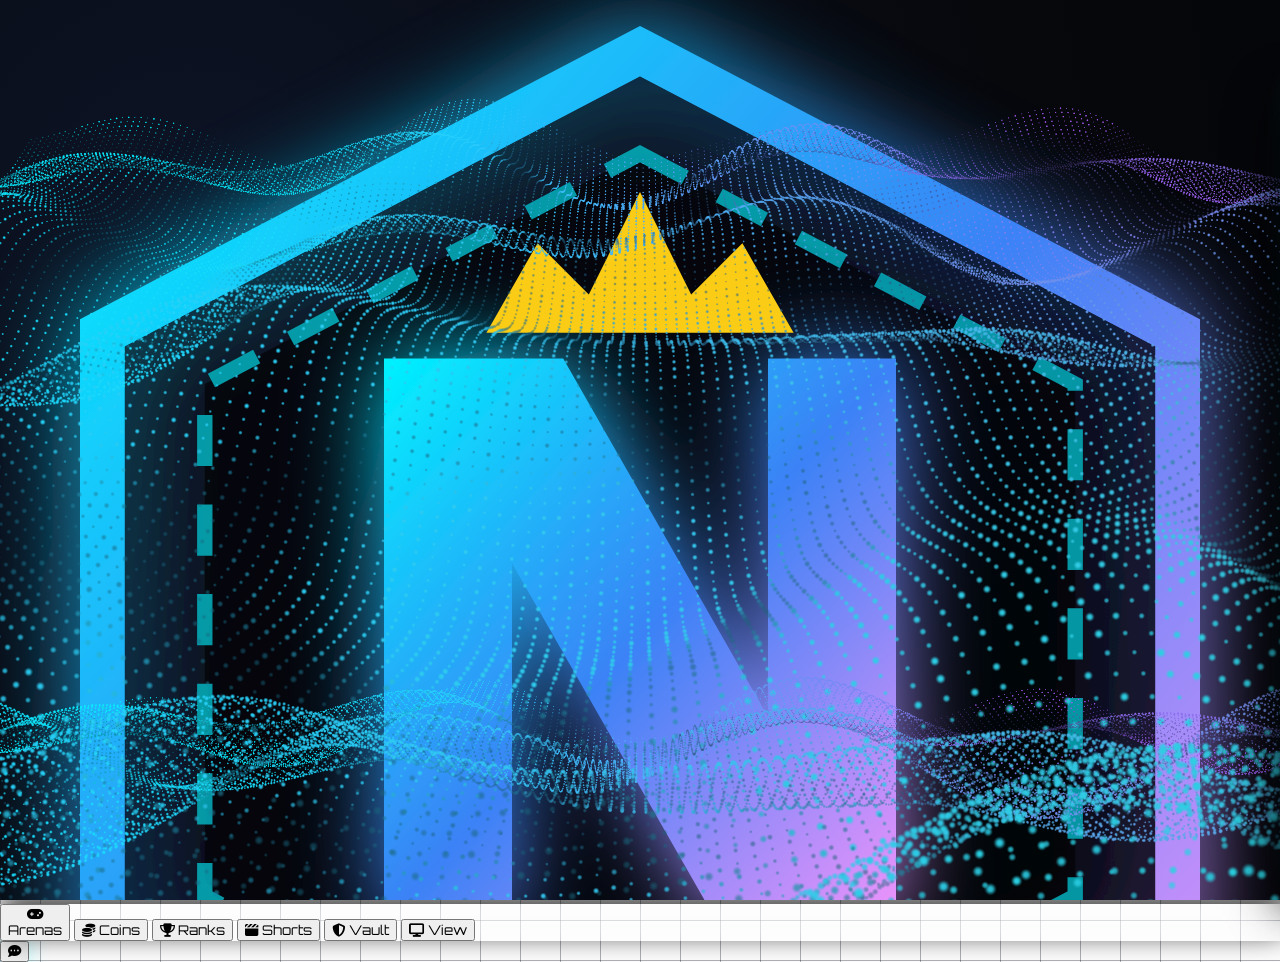
==== commit 2d4586c1: "chore: sync root html with clean Season 1 templates" ====
--- a/nexus_gaming_arena.html
+++ b/nexus_gaming_arena.html
@@ -419,19 +419,19 @@
                 </span>
                 <div class="marquee-container flex-1 min-w-0 overflow-hidden">
                     <div class="marquee-content flex items-center gap-8 text-gray-300 uppercase font-rajdhani font-bold tracking-wider text-xs">
-                        <span class="flex items-center gap-2"><span class="live-indicator-dot"></span> <span class="text-cyan-400">SEASON 4 FINALS:</span> VALORANT PRO CUP CHECK-IN CLOSES IN 45 MINS</span>
+                        <span class="flex items-center gap-2"><span class="live-indicator-dot"></span> <span class="text-cyan-400">SEASON 1 LAUNCH:</span> NEXUS GAMING ARENA IS OFFICIALLY LIVE &bull; REGISTRATIONS OPEN</span>
                         <span class="flex items-center gap-2"><i class="fa-solid fa-coins text-amber-400 coin-shimmer"></i> <span class="text-amber-400">GAMERFLICK COIN VAULT:</span> CLAIM DAILY +50 NEXUS COINS & UNLOCK FREE PASSES</span>
                         <span class="flex items-center gap-2"><i class="fa-solid fa-trophy text-amber-400"></i> TOURNAMENT PRIZE ESCROW 100% RBI COMPLIANT</span>
-                        <span class="flex items-center gap-2"><i class="fa-solid fa-shield-halved text-green-400"></i> ₹10,00,000 PRIZE ESCROW VERIFIED BY DOUBLE-ENTRY LEDGER</span>
-                        <span class="flex items-center gap-2"><i class="fa-solid fa-users text-violet-400"></i> OFFICIAL COMPETITIVE SEASONS LIVE</span>
+                        <span class="flex items-center gap-2"><i class="fa-solid fa-shield-halved text-green-400"></i> AUDITED BY DOUBLE-ENTRY LEDGER ENGINE</span>
+                        <span class="flex items-center gap-2"><i class="fa-solid fa-users text-violet-400"></i> OFFICIAL COMPETITIVE ARENA LAUNCH</span>
                         <span class="flex items-center gap-2"><i class="fa-solid fa-bolt text-pink-400"></i> ZERO-CRASH & ANTI-SMURF PROTECTION ACTIVE</span>
                     </div>
                     <div class="marquee-content flex items-center gap-8 text-gray-300 uppercase font-rajdhani font-bold tracking-wider text-xs" aria-hidden="true">
-                        <span class="flex items-center gap-2"><span class="live-indicator-dot"></span> <span class="text-cyan-400">SEASON 4 FINALS:</span> VALORANT PRO CUP CHECK-IN CLOSES IN 45 MINS</span>
+                        <span class="flex items-center gap-2"><span class="live-indicator-dot"></span> <span class="text-cyan-400">SEASON 1 LAUNCH:</span> NEXUS GAMING ARENA IS OFFICIALLY LIVE &bull; REGISTRATIONS OPEN</span>
                         <span class="flex items-center gap-2"><i class="fa-solid fa-coins text-amber-400 coin-shimmer"></i> <span class="text-amber-400">GAMERFLICK COIN VAULT:</span> CLAIM DAILY +50 NEXUS COINS & UNLOCK FREE PASSES</span>
                         <span class="flex items-center gap-2"><i class="fa-solid fa-trophy text-amber-400"></i> TOURNAMENT PRIZE ESCROW 100% RBI COMPLIANT</span>
-                        <span class="flex items-center gap-2"><i class="fa-solid fa-shield-halved text-green-400"></i> ₹10,00,000 PRIZE ESCROW VERIFIED BY DOUBLE-ENTRY LEDGER</span>
-                        <span class="flex items-center gap-2"><i class="fa-solid fa-users text-violet-400"></i> OFFICIAL COMPETITIVE SEASONS LIVE</span>
+                        <span class="flex items-center gap-2"><i class="fa-solid fa-shield-halved text-green-400"></i> AUDITED BY DOUBLE-ENTRY LEDGER ENGINE</span>
+                        <span class="flex items-center gap-2"><i class="fa-solid fa-users text-violet-400"></i> OFFICIAL COMPETITIVE ARENA LAUNCH</span>
                         <span class="flex items-center gap-2"><i class="fa-solid fa-bolt text-pink-400"></i> ZERO-CRASH & ANTI-SMURF PROTECTION ACTIVE</span>
                     </div>
                 </div>
@@ -482,7 +482,7 @@
                     </div>
                     <div class="shrink-0">
                         <span class="font-orbitron font-black text-xs sm:text-lg tracking-wider text-transparent bg-clip-text bg-gradient-to-r from-cyan-300 via-blue-400 to-fuchsia-400">NEXUS<span class="hidden xs:inline"> ARENA</span></span>
-                        <span class="text-[7px] sm:text-[8px] font-mono text-cyan-400 hidden sm:block tracking-widest uppercase">BY WOLFY &bull; V2.0 PRO</span>
+                        <span class="text-[7px] sm:text-[8px] font-mono text-cyan-400 hidden sm:block tracking-widest uppercase">NEXUS ESPORTS &bull; V2.0 PRO</span>
                     </div>
                 </div>
             </div>
@@ -518,7 +518,7 @@
                 </button>
 
                 <!-- 4. WhatsApp VIP Support Button (Visible on md: and above, always in Gamer Hub) -->
-                <button type="button" onclick="launchWhatsAppSupport()" id="navbar-whatsapp-btn" class="hidden md:flex items-center gap-1 px-2 py-1 sm:px-2.5 sm:py-1.5 rounded-xl bg-gradient-to-r from-emerald-500/15 via-green-500/15 to-emerald-500/20 hover:from-emerald-500/30 hover:to-green-500/30 border border-emerald-500/50 hover:border-emerald-400 text-emerald-400 hover:text-white transition-all shadow-md group cursor-pointer glow-cyan active:scale-95 shrink-0" title="24/7 WhatsApp VIP Support with Wolfy">
+                <button type="button" onclick="launchWhatsAppSupport()" id="navbar-whatsapp-btn" class="hidden md:flex items-center gap-1 px-2 py-1 sm:px-2.5 sm:py-1.5 rounded-xl bg-gradient-to-r from-emerald-500/15 via-green-500/15 to-emerald-500/20 hover:from-emerald-500/30 hover:to-green-500/30 border border-emerald-500/50 hover:border-emerald-400 text-emerald-400 hover:text-white transition-all shadow-md group cursor-pointer glow-cyan active:scale-95 shrink-0" title="24/7 WhatsApp VIP Support">
                     <i class="fa-brands fa-whatsapp text-xs sm:text-sm text-emerald-400 group-hover:scale-110 transition-transform"></i>
                     <span class="font-rajdhani font-black text-[11px] uppercase tracking-wider text-emerald-300 group-hover:text-white hidden lg:inline">WHATSAPP</span>
                     <span class="w-1.5 h-1.5 rounded-full bg-emerald-400 animate-pulse hidden sm:inline"></span>
@@ -1016,7 +1016,7 @@
 
                     <p class="font-rajdhani font-bold text-lg sm:text-2xl text-cyan-400 tracking-wide flex items-center gap-2 justify-center lg:justify-start">
                         <i class="fa-solid fa-crown text-amber-400"></i>
-                        <span>WOLFY'S PRO ESPORTS ECOSYSTEM &bull; OFFICIAL BATTLEGROUND</span>
+                        <span>INDIA'S PREMIER ESPORTS ECOSYSTEM &bull; OFFICIAL BATTLEGROUND</span>
                     </p>
 
                     <p class="font-inter text-sm sm:text-base text-gray-300 max-w-2xl leading-relaxed">
@@ -1034,30 +1034,30 @@
                     <div class="flex items-center gap-4 text-xs font-chakra text-gray-400 tracking-wider uppercase pt-2 justify-center lg:justify-start flex-wrap">
                         <span class="flex items-center gap-1.5 text-green-400"><i class="fa-solid fa-server"></i> MUMBAI CLUSTER (12ms)</span>
                         <span class="text-gray-600">&bull;</span>
-                        <span class="flex items-center gap-1.5 text-cyan-400"><i class="fa-solid fa-shield-halved"></i> ₹10,00,000 ESCROW POOL</span>
+                        <span class="flex items-center gap-1.5 text-cyan-400"><i class="fa-solid fa-shield-halved"></i> RBI-COMPLIANT ESCROW POOL</span>
                         <span class="text-gray-600">&bull;</span>
                         <span class="flex items-center gap-1.5 text-amber-400"><i class="fa-solid fa-fire"></i> LIVE COMPETITIVE ARENA</span>
                     </div>
                 </div>
 
                 <!-- Right: Major Upcoming Finals Ticker Card -->
-                <div class="bg-cyber-card/85 backdrop-blur-xl border border-cyan-500/40 rounded-3xl p-6 sm:p-7 shadow-2xl max-w-sm w-full space-y-4 glow-cyan hidden lg:block">
+                <div id="hero-next-major-card" class="bg-cyber-card/85 backdrop-blur-xl border border-cyan-500/40 rounded-3xl p-6 sm:p-7 shadow-2xl max-w-sm w-full space-y-4 glow-cyan hidden lg:block">
                     <div class="flex items-center justify-between">
-                        <span class="px-2.5 py-0.5 rounded-full text-[10px] font-black uppercase bg-red-500/20 text-red-400 border border-red-500/40 flex items-center gap-1">
-                            <span class="w-1.5 h-1.5 rounded-full bg-red-400 animate-ping"></span> NEXT MAJOR
+                        <span class="px-2.5 py-0.5 rounded-full text-[10px] font-black uppercase bg-cyan-500/20 text-cyan-400 border border-cyan-500/40 flex items-center gap-1">
+                            <span class="w-1.5 h-1.5 rounded-full bg-cyan-400 animate-pulse"></span> SEASON 1 INAUGURAL
                         </span>
-                        <span class="text-xs font-mono font-bold text-amber-400">PRIZE: ₹25,00,000</span>
+                        <span class="text-xs font-mono font-bold text-cyan-400">ARENA READY</span>
                     </div>
                     <div>
-                        <h4 class="font-orbitron font-black text-lg text-white">VALORANT PRO MASTERS S4</h4>
-                        <p class="text-xs text-gray-400 font-rajdhani font-semibold">National Double-Elimination Bracket</p>
+                        <h4 class="font-orbitron font-black text-lg text-white">CHAMPIONS ARENA S1</h4>
+                        <p class="text-xs text-gray-400 font-rajdhani font-semibold">National Esports Tournament Circuit</p>
                     </div>
                     <div class="p-3 bg-cyber-dark/80 rounded-2xl border border-cyber-border text-center">
-                        <p class="text-[10px] uppercase font-mono text-gray-400 mb-1">REGISTRATION CLOSES IN</p>
-                        <p id="hero-countdown" class="font-orbitron font-black text-xl text-cyan-400 tracking-widest">02d : 14h : 36m : 22s</p>
-                    </div>
-                    <button type="button" onclick="scrollToArenaTournaments()" class="w-full py-2.5 rounded-xl bg-gradient-to-r from-amber-500 to-orange-600 text-black font-orbitron font-black text-xs text-center uppercase tracking-wider hover:brightness-110 transition-all glow-gold cursor-pointer active:scale-95 shadow-md">
-                        Register Squad Now
+                        <p class="text-[10px] uppercase font-mono text-gray-400 mb-1">ARENA STATUS</p>
+                        <p class="font-orbitron font-black text-lg text-amber-400 tracking-wider">SEASON 1 LIVE</p>
+                    </div>
+                    <button type="button" onclick="scrollToTournaments()" class="w-full py-2.5 rounded-xl bg-gradient-to-r from-cyan-400 to-blue-600 text-black font-orbitron font-black text-xs text-center uppercase tracking-wider hover:brightness-110 transition-all glow-cyan cursor-pointer active:scale-95 shadow-md">
+                        Explore Arena Tournaments
                     </button>
                 </div>
             </div>
@@ -1081,8 +1081,8 @@
                     <i class="fa-solid fa-trophy"></i>
                 </div>
                 <div>
-                    <p class="text-[10px] text-gray-400 uppercase font-bold tracking-wider">Prize Distributed</p>
-                    <p class="font-orbitron font-extrabold text-base text-amber-400">₹25,00,000+</p>
+                    <p class="text-[10px] text-gray-400 uppercase font-bold tracking-wider">Platform Integrity</p>
+                    <p class="font-orbitron font-extrabold text-base text-amber-400">100% Escrow</p>
                 </div>
             </div>
             <div class="flex items-center gap-3 p-2 border-r border-cyber-border/40">
@@ -1154,12 +1154,12 @@
                 <div class="relative z-10 max-w-3xl space-y-5">
                     <div class="flex flex-wrap items-center gap-3">
                         <span class="px-3.5 py-1 rounded-full text-xs font-black uppercase tracking-widest bg-cyan-500/20 text-cyan-400 border border-cyan-500/40 tactical-badge flex items-center gap-2">
-                            <span class="live-indicator-dot"></span> Season 4 Pro Battleground
+                            <span class="live-indicator-dot"></span> Season 1 Pro Battleground
                         </span>
                         <!-- Live Countdown Box -->
                         <div class="bg-cyber-dark/80 px-3 py-1 rounded-lg border border-cyber-border text-xs font-mono font-bold text-gray-300 flex items-center gap-2">
-                            <span class="text-gray-400 text-[10px]">FINALS IN:</span>
-                            <span id="hero-countdown" class="text-amber-400">02d : 14h : 36m : 22s</span>
+                            <span class="text-gray-400 text-[10px]">ARENA:</span>
+                            <span id="hero-countdown" class="text-amber-400">SEASON 1 LIVE</span>
                         </div>
                     </div>
 
@@ -1204,53 +1204,9 @@
                             <span class="text-[10px] font-extrabold uppercase px-2 py-0.5 rounded bg-pink-500/20 text-pink-300">VIRAL RUSH</span>
                         </div>
                         <div id="trends-top-tournaments-list" class="space-y-3">
-                            <!-- Trending Tournament 1 -->
-                            <div class="flex items-center justify-between p-3 rounded-xl bg-cyber-dark/80 border border-cyber-border hover:border-pink-500/50 transition-all cursor-pointer group" onclick="viewTournamentBracket('t_bgmi_masters')">
-                                <div class="flex items-center gap-3">
-                                    <span class="w-6 h-6 rounded-lg bg-pink-500/20 text-pink-400 font-orbitron font-black text-xs flex items-center justify-center border border-pink-500/40">#1</span>
-                                    <div>
-                                        <h5 class="text-xs font-bold text-white group-hover:text-pink-400 transition-colors line-clamp-1">BGMI National Championship Masters</h5>
-                                        <p class="text-[10px] text-gray-400">BGMI Mobile &bull; ₹2,50,000</p>
-                                    </div>
-                                </div>
-                                <div class="text-right">
-                                    <span class="px-2 py-0.5 rounded text-[10px] font-black uppercase" style="background:#ff007f22; color:#ff007f; border:1px solid #ff007f55;">
-                                        98%
-                                    </span>
-                                    <p class="text-[9px] text-gray-400 pt-0.5">Viral Rush</p>
-                                </div>
-                            </div>
-                            <!-- Trending Tournament 2 -->
-                            <div class="flex items-center justify-between p-3 rounded-xl bg-cyber-dark/80 border border-cyber-border hover:border-pink-500/50 transition-all cursor-pointer group" onclick="viewTournamentBracket('t_valorant_pro')">
-                                <div class="flex items-center gap-3">
-                                    <span class="w-6 h-6 rounded-lg bg-pink-500/20 text-pink-400 font-orbitron font-black text-xs flex items-center justify-center border border-pink-500/40">#2</span>
-                                    <div>
-                                        <h5 class="text-xs font-bold text-white group-hover:text-pink-400 transition-colors line-clamp-1">Valorant Pro Champions Cup</h5>
-                                        <p class="text-[10px] text-gray-400">Valorant &bull; ₹1,50,000</p>
-                                    </div>
-                                </div>
-                                <div class="text-right">
-                                    <span class="px-2 py-0.5 rounded text-[10px] font-black uppercase" style="background:#00f2fe22; color:#00f2fe; border:1px solid #00f2fe55;">
-                                        95%
-                                    </span>
-                                    <p class="text-[9px] text-gray-400 pt-0.5">High Demand</p>
-                                </div>
-                            </div>
-                            <!-- Trending Tournament 3 -->
-                            <div class="flex items-center justify-between p-3 rounded-xl bg-cyber-dark/80 border border-cyber-border hover:border-pink-500/50 transition-all cursor-pointer group" onclick="viewTournamentBracket('t_cs2_showdown')">
-                                <div class="flex items-center gap-3">
-                                    <span class="w-6 h-6 rounded-lg bg-pink-500/20 text-pink-400 font-orbitron font-black text-xs flex items-center justify-center border border-pink-500/40">#3</span>
-                                    <div>
-                                        <h5 class="text-xs font-bold text-white group-hover:text-pink-400 transition-colors line-clamp-1">CS2 Elite Showdown Arena</h5>
-                                        <p class="text-[10px] text-gray-400">Counter-Strike 2 &bull; ₹75,000</p>
-                                    </div>
-                                </div>
-                                <div class="text-right">
-                                    <span class="px-2 py-0.5 rounded text-[10px] font-black uppercase" style="background:#00ffcc22; color:#00ffcc; border:1px solid #00ffcc55;">
-                                        88%
-                                    </span>
-                                    <p class="text-[9px] text-gray-400 pt-0.5">Rising Star</p>
-                                </div>
+                            <div class="p-4 rounded-xl bg-cyber-dark/60 border border-cyber-border text-center space-y-1.5">
+                                <p class="text-xs font-bold text-gray-300">Arena Open &bull; Season 1</p>
+                                <p class="text-[10px] text-gray-400">Upcoming tournaments will appear here once scheduled.</p>
                             </div>
                         </div>
                     </div>
@@ -1327,12 +1283,12 @@
                                 </div>
                                 <div class="p-2.5 rounded-xl bg-cyber-dark/80 border border-cyber-border">
                                     <p class="text-[10px] text-gray-400 uppercase font-bold">Total Prize Escrow</p>
-                                    <p class="font-orbitron font-extrabold text-sm text-cyan-400">₹25,00,000</p>
+                                    <p class="font-orbitron font-extrabold text-sm text-cyan-400">100% Secured</p>
                                 </div>
                             </div>
                             <div class="p-2.5 rounded-xl bg-gradient-to-r from-amber-950/40 to-cyber-dark border border-amber-500/40 flex items-center justify-between text-xs">
-                                <span class="text-gray-300 font-bold"><i class="fa-solid fa-fire text-amber-400 mr-1.5"></i> Trending #1 Event:</span>
-                                <span class="text-amber-400 font-black line-clamp-1 max-w-[140px]">BGMI National Masters</span>
+                                <span class="text-gray-300 font-bold"><i class="fa-solid fa-fire text-amber-400 mr-1.5"></i> Platform Status:</span>
+                                <span class="text-amber-400 font-black line-clamp-1 max-w-[140px]">Season 1 Live</span>
                             </div>
                         </div>
                     </div>
@@ -1354,165 +1310,23 @@
 
             <!-- Tournaments Grid (Dynamic Animated Cards) -->
             <div id="tournaments-grid" class="grid grid-cols-1 md:grid-cols-2 lg:grid-cols-3 gap-6">
-                <!-- Tournament 1: Valorant Pro Champions Cup -->
-                <div class="animated-border-card tactical-cut flex flex-col group">
-                    <div class="relative h-48 overflow-hidden bg-black">
-                        <img src="https://images.unsplash.com/photo-1542751371-adc38448a05e?w=800&auto=format&fit=crop&q=80" alt="Valorant Pro Champions Cup" class="w-full h-full object-cover group-hover:scale-110 transition-transform duration-700 opacity-90">
-                        <div class="absolute inset-0 bg-gradient-to-t from-cyber-card via-cyber-card/20 to-transparent"></div>
-                        <div class="absolute top-2.5 inset-x-2.5 flex items-start justify-between gap-2 z-10 pointer-events-none">
-                            <div class="flex flex-col gap-1 items-start min-w-0 max-w-[58%]">
-                                <span class="truncate max-w-full px-2.5 py-0.5 rounded-full text-[10px] sm:text-xs font-black uppercase tracking-wider bg-cyber-dark/95 backdrop-blur-md text-cyan-400 border border-cyan-500/40 tactical-badge glow-cyan" title="Valorant &bull; 5v5 Competitive Defuse">
-                                    Valorant &bull; 5v5 Competitive Defuse
-                                </span>
-                                <span class="truncate max-w-full text-[9px] sm:text-[10px] text-gray-300 font-bold bg-black/80 px-2 py-0.5 rounded-md backdrop-blur-sm border border-cyber-border" title="Bind / Ascent / Haven &bull; Mumbai AWS">
-                                    <i class="fa-solid fa-map-pin text-pink-400 mr-1"></i>Bind / Ascent / Haven &bull; Mumbai AWS
-                                </span>
-                            </div>
-                            <div class="flex flex-col items-end gap-1 flex-shrink-0">
-                                <span class="px-2.5 py-0.5 rounded-full text-[10px] sm:text-xs font-black uppercase tracking-wider flex items-center gap-1.5 urgency-badge whitespace-nowrap bg-red-500/20 text-red-400 border border-red-500/40">
-                                    <span class="w-1.5 h-1.5 rounded-full bg-red-400 animate-ping"></span>
-                                    LIVE NOW
-                                </span>
-                                <span class="px-2 py-0.5 rounded text-[10px] font-black uppercase tracking-wider inline-flex items-center gap-1 whitespace-nowrap" style="background: #00f2fe22; color: #00f2fe; border: 1px solid #00f2fe55;"><span class="w-1.5 h-1.5 rounded-full" style="background-color: #00f2fe;"></span>⚡ HIGH DEMAND &bull; 95%</span>
-                            </div>
-                        </div>
-                    </div>
-                    <div class="p-6 flex-1 flex flex-col justify-between space-y-4">
-                        <div class="space-y-2">
-                            <h3 class="font-orbitron font-extrabold text-lg text-white group-hover:text-cyan-400 transition-colors drop-shadow-[0_0_8px_rgba(0,242,254,0.3)]">Valorant Pro Champions Cup</h3>
-                            <div class="space-y-1 pt-1">
-                                <div class="flex justify-between text-[11px] font-bold">
-                                    <span class="text-gray-300"><i class="fa-solid fa-users text-violet-400 mr-1"></i> 8/8 Slots Locked</span>
-                                    <span class="text-cyan-400 font-mono">100% Filled</span>
-                                </div>
-                                <div class="w-full bg-cyber-dark rounded-full h-2 overflow-hidden border border-cyber-border/80">
-                                    <div class="progress-bar-neon h-full rounded-full transition-all duration-700" style="width: 100%"></div>
-                                </div>
-                            </div>
-                        </div>
-                        <div class="flex items-center justify-between pt-3 border-t border-cyber-border/80">
-                            <div>
-                                <p class="text-[10px] text-gray-400 uppercase font-black tracking-wider">Prize Pool</p>
-                                <p class="font-orbitron font-black text-cyan-400 text-xl glow-text-cyan">₹1,50,000</p>
-                                <p class="text-[10px] text-gray-300 font-bold pt-0.5">Entry: ₹500 <span class="text-gray-400 font-normal">or</span> <span class="text-amber-400">🪙 500 Coins</span></p>
-                            </div>
-                            <div class="flex gap-2">
-                                <button onclick="viewTournamentBracket('t_valorant_pro')" class="px-3 py-2 rounded-xl bg-cyber-dark border border-cyber-border text-gray-300 hover:text-white hover:border-cyan-400 text-xs font-bold transition-all btn-sweep" title="Elimination Bracket">
-                                    <i class="fa-solid fa-sitemap mr-1"></i> Brackets
-                                </button>
-                                <button onclick="openRegisterModal('t_valorant_pro')" class="px-4 py-2 rounded-xl bg-gradient-to-r from-cyan-400 to-blue-600 text-black font-black text-xs hover:brightness-110 transition-all glow-cyan btn-sweep">
-                                    Join Arena
-                                </button>
-                            </div>
-                        </div>
-                    </div>
-                </div>
-
-                <!-- Tournament 2: BGMI National Championship Masters -->
-                <div class="animated-border-card tactical-cut flex flex-col group">
-                    <div class="relative h-48 overflow-hidden bg-black">
-                        <img src="https://images.unsplash.com/photo-1511512578047-dfb367046420?w=800&auto=format&fit=crop&q=80" alt="BGMI National Championship Masters" class="w-full h-full object-cover group-hover:scale-110 transition-transform duration-700 opacity-90">
-                        <div class="absolute inset-0 bg-gradient-to-t from-cyber-card via-cyber-card/20 to-transparent"></div>
-                        <div class="absolute top-2.5 inset-x-2.5 flex items-start justify-between gap-2 z-10 pointer-events-none">
-                            <div class="flex flex-col gap-1 items-start min-w-0 max-w-[58%]">
-                                <span class="truncate max-w-full px-2.5 py-0.5 rounded-full text-[10px] sm:text-xs font-black uppercase tracking-wider bg-cyber-dark/95 backdrop-blur-md text-cyan-400 border border-cyan-500/40 tactical-badge glow-cyan" title="BGMI Mobile &bull; Squad (TPP)">
-                                    BGMI Mobile &bull; Squad (TPP)
-                                </span>
-                                <span class="truncate max-w-full text-[9px] sm:text-[10px] text-gray-300 font-bold bg-black/80 px-2 py-0.5 rounded-md backdrop-blur-sm border border-cyber-border" title="Erangel & Miramar &bull; Mumbai Cluster">
-                                    <i class="fa-solid fa-map-pin text-pink-400 mr-1"></i>Erangel & Miramar &bull; Mumbai Cluster
-                                </span>
-                            </div>
-                            <div class="flex flex-col items-end gap-1 flex-shrink-0">
-                                <span class="px-2.5 py-0.5 rounded-full text-[10px] sm:text-xs font-black uppercase tracking-wider flex items-center gap-1.5 urgency-badge whitespace-nowrap bg-amber-500/20 text-amber-300 border border-amber-500/40">
-                                    <span class="w-1.5 h-1.5 rounded-full bg-amber-400"></span>
-                                    🔥 FILLING FAST
-                                </span>
-                                <span class="px-2 py-0.5 rounded text-[10px] font-black uppercase tracking-wider inline-flex items-center gap-1 whitespace-nowrap" style="background: #ff007f22; color: #ff007f; border: 1px solid #ff007f55;"><span class="w-1.5 h-1.5 rounded-full" style="background-color: #ff007f;"></span>🔥 VIRAL RUSH &bull; 98%</span>
-                            </div>
-                        </div>
-                    </div>
-                    <div class="p-6 flex-1 flex flex-col justify-between space-y-4">
-                        <div class="space-y-2">
-                            <h3 class="font-orbitron font-extrabold text-lg text-white group-hover:text-cyan-400 transition-colors drop-shadow-[0_0_8px_rgba(0,242,254,0.3)]">BGMI National Championship Masters</h3>
-                            <div class="space-y-1 pt-1">
-                                <div class="flex justify-between text-[11px] font-bold">
-                                    <span class="text-gray-300"><i class="fa-solid fa-users text-violet-400 mr-1"></i> 14/16 Slots Locked</span>
-                                    <span class="text-cyan-400 font-mono">88% Filled</span>
-                                </div>
-                                <div class="w-full bg-cyber-dark rounded-full h-2 overflow-hidden border border-cyber-border/80">
-                                    <div class="progress-bar-neon h-full rounded-full transition-all duration-700" style="width: 88%"></div>
-                                </div>
-                            </div>
-                        </div>
-                        <div class="flex items-center justify-between pt-3 border-t border-cyber-border/80">
-                            <div>
-                                <p class="text-[10px] text-gray-400 uppercase font-black tracking-wider">Prize Pool</p>
-                                <p class="font-orbitron font-black text-cyan-400 text-xl glow-text-cyan">₹2,50,000</p>
-                                <p class="text-[10px] text-gray-300 font-bold pt-0.5">Entry: Free Entry</p>
-                            </div>
-                            <div class="flex gap-2">
-                                <button onclick="viewTournamentBracket('t_bgmi_masters')" class="px-3 py-2 rounded-xl bg-cyber-dark border border-cyber-border text-gray-300 hover:text-white hover:border-cyan-400 text-xs font-bold transition-all btn-sweep" title="Elimination Bracket">
-                                    <i class="fa-solid fa-sitemap mr-1"></i> Brackets
-                                </button>
-                                <button onclick="openRegisterModal('t_bgmi_masters')" class="px-4 py-2 rounded-xl bg-gradient-to-r from-cyan-400 to-blue-600 text-black font-black text-xs hover:brightness-110 transition-all glow-cyan btn-sweep">
-                                    Join Arena
-                                </button>
-                            </div>
-                        </div>
-                    </div>
-                </div>
-
-                <!-- Tournament 3: CS2 Elite Showdown Arena -->
-                <div class="animated-border-card tactical-cut flex flex-col group">
-                    <div class="relative h-48 overflow-hidden bg-black">
-                        <img src="https://images.unsplash.com/photo-1550745165-9bc0b252726f?w=800&auto=format&fit=crop&q=80" alt="CS2 Elite Showdown Arena" class="w-full h-full object-cover group-hover:scale-110 transition-transform duration-700 opacity-90">
-                        <div class="absolute inset-0 bg-gradient-to-t from-cyber-card via-cyber-card/20 to-transparent"></div>
-                        <div class="absolute top-2.5 inset-x-2.5 flex items-start justify-between gap-2 z-10 pointer-events-none">
-                            <div class="flex flex-col gap-1 items-start min-w-0 max-w-[58%]">
-                                <span class="truncate max-w-full px-2.5 py-0.5 rounded-full text-[10px] sm:text-xs font-black uppercase tracking-wider bg-cyber-dark/95 backdrop-blur-md text-cyan-400 border border-cyan-500/40 tactical-badge glow-cyan" title="Counter-Strike 2 &bull; 5v5 MR12 Bomb">
-                                    Counter-Strike 2 &bull; 5v5 MR12 Bomb
-                                </span>
-                                <span class="truncate max-w-full text-[9px] sm:text-[10px] text-gray-300 font-bold bg-black/80 px-2 py-0.5 rounded-md backdrop-blur-sm border border-cyber-border" title="Mirage / Inferno / Dust II &bull; Singapore Edge">
-                                    <i class="fa-solid fa-map-pin text-pink-400 mr-1"></i>Mirage / Inferno &bull; Singapore
-                                </span>
-                            </div>
-                            <div class="flex flex-col items-end gap-1 flex-shrink-0">
-                                <span class="px-2.5 py-0.5 rounded-full text-[10px] sm:text-xs font-black uppercase tracking-wider flex items-center gap-1.5 urgency-badge whitespace-nowrap bg-amber-500/20 text-amber-300 border border-amber-500/40">
-                                    <span class="w-1.5 h-1.5 rounded-full bg-amber-400"></span>
-                                    ⚡ DAILY CUP
-                                </span>
-                                <span class="px-2 py-0.5 rounded text-[10px] font-black uppercase tracking-wider inline-flex items-center gap-1 whitespace-nowrap" style="background: #00ffcc22; color: #00ffcc; border: 1px solid #00ffcc55;"><span class="w-1.5 h-1.5 rounded-full" style="background-color: #00ffcc;"></span>📈 RISING STAR &bull; 88%</span>
-                            </div>
-                        </div>
-                    </div>
-                    <div class="p-6 flex-1 flex flex-col justify-between space-y-4">
-                        <div class="space-y-2">
-                            <h3 class="font-orbitron font-extrabold text-lg text-white group-hover:text-cyan-400 transition-colors drop-shadow-[0_0_8px_rgba(0,242,254,0.3)]">CS2 Elite Showdown Arena</h3>
-                            <div class="space-y-1 pt-1">
-                                <div class="flex justify-between text-[11px] font-bold">
-                                    <span class="text-gray-300"><i class="fa-solid fa-users text-violet-400 mr-1"></i> 6/8 Slots Locked</span>
-                                    <span class="text-cyan-400 font-mono">75% Filled</span>
-                                </div>
-                                <div class="w-full bg-cyber-dark rounded-full h-2 overflow-hidden border border-cyber-border/80">
-                                    <div class="progress-bar-neon h-full rounded-full transition-all duration-700" style="width: 75%"></div>
-                                </div>
-                            </div>
-                        </div>
-                        <div class="flex items-center justify-between pt-3 border-t border-cyber-border/80">
-                            <div>
-                                <p class="text-[10px] text-gray-400 uppercase font-black tracking-wider">Prize Pool</p>
-                                <p class="font-orbitron font-black text-cyan-400 text-xl glow-text-cyan">₹75,000</p>
-                                <p class="text-[10px] text-gray-300 font-bold pt-0.5">Entry: ₹300 <span class="text-gray-400 font-normal">or</span> <span class="text-amber-400">🪙 300 Coins</span></p>
-                            </div>
-                            <div class="flex gap-2">
-                                <button onclick="viewTournamentBracket('t_cs2_showdown')" class="px-3 py-2 rounded-xl bg-cyber-dark border border-cyber-border text-gray-300 hover:text-white hover:border-cyan-400 text-xs font-bold transition-all btn-sweep" title="Elimination Bracket">
-                                    <i class="fa-solid fa-sitemap mr-1"></i> Brackets
-                                </button>
-                                <button onclick="openRegisterModal('t_cs2_showdown')" class="px-4 py-2 rounded-xl bg-gradient-to-r from-cyan-400 to-blue-600 text-black font-black text-xs hover:brightness-110 transition-all glow-cyan btn-sweep">
-                                    Join Arena
-                                </button>
-                            </div>
-                        </div>
+                <div class="col-span-full py-16 px-6 text-center space-y-4 bg-cyber-card/60 border border-cyber-border rounded-3xl backdrop-blur-md glow-cyan max-w-2xl mx-auto my-6">
+                    <div class="w-20 h-20 rounded-2xl bg-cyan-500/10 border border-cyan-500/30 mx-auto flex items-center justify-center text-cyan-400 text-3xl glow-cyan">
+                        <i class="fa-solid fa-trophy"></i>
+                    </div>
+                    <div class="space-y-2">
+                        <span class="px-3 py-1 rounded-full text-xs font-black uppercase tracking-widest bg-cyan-500/20 text-cyan-400 border border-cyan-500/40">
+                            SEASON 1 &bull; ARENA PREPARATION
+                        </span>
+                        <h3 class="font-orbitron font-extrabold text-2xl text-white">No Active Tournaments Scheduled</h3>
+                        <p class="text-sm text-gray-300 max-w-md mx-auto leading-relaxed">
+                            The platform is live and preparing for inaugural Season 1 events. Check back shortly for announced tournaments or join our community scrim channels!
+                        </p>
+                    </div>
+                    <div class="pt-2 flex justify-center gap-3">
+                        <button onclick="if(typeof isAdminUser === 'function' && isAdminUser()){ openCreateTournamentModal(); } else { switchTab('quests'); }" class="px-6 py-3 rounded-xl bg-gradient-to-r from-cyan-400 to-blue-600 text-black font-black text-xs hover:brightness-110 transition-all glow-cyan btn-sweep">
+                            <i class="fa-solid fa-gamepad mr-1.5"></i> Join Community Quests
+                        </button>
                     </div>
                 </div>
             </div>
@@ -1881,7 +1695,7 @@
                 </button>
                 <div class="flex items-center gap-2 text-xs font-mono text-gray-400">
                     <span class="w-2 h-2 rounded-full bg-green-400 animate-ping"></span>
-                    <span>SEASON 4 &bull; LIVE MMR LEADERBOARD &amp; HALL OF CHAMPIONS</span>
+                    <span>SEASON 1 &bull; LIVE MMR LEADERBOARD &amp; HALL OF CHAMPIONS</span>
                 </div>
             </div>
 
@@ -1915,100 +1729,101 @@
                             <i class="fa-solid fa-crown text-sm"></i>
                         </div>
                         <div>
-                            <h3 class="font-orbitron font-black text-base sm:text-lg text-white">WINNERS OF LAST TOURNAMENTS &amp; EVENTS</h3>
-                            <p class="text-[11px] text-gray-400">Verified championship squads, prize distribution &amp; finals MVPs</p>
+                            <h3 class="font-orbitron font-black text-base sm:text-lg text-white">SEASON 1 HALL OF CHAMPIONS</h3>
+                            <p class="text-[11px] text-gray-400">Official championship squads, trophy records &amp; verified finals MVPs</p>
                         </div>
                     </div>
                     <span class="px-2.5 py-1 rounded-full text-[10px] font-mono font-bold bg-green-500/20 text-green-400 border border-green-500/40 flex items-center gap-1">
-                        <i class="fa-solid fa-shield-halved"></i> 100% ESCROW PAID
+                        <i class="fa-solid fa-shield-halved"></i> 100% ESCROW PROTECTED
                     </span>
                 </div>
 
                 <div class="grid grid-cols-1 sm:grid-cols-2 lg:grid-cols-4 gap-4 pt-2">
-                    <!-- Champion 1: BGMI -->
-                    <div class="bg-gradient-to-b from-amber-950/50 via-cyber-card to-cyber-dark border border-amber-500/50 rounded-2xl p-4 space-y-3 relative overflow-hidden shadow-xl hover:border-amber-400 transition-all">
+                    <!-- Slot 1: BGMI -->
+                    <div class="bg-gradient-to-b from-amber-950/30 via-cyber-card to-cyber-dark border border-amber-500/30 rounded-2xl p-4 space-y-3 relative overflow-hidden shadow-xl hover:border-amber-400 transition-all">
                         <div class="flex items-center justify-between">
-                            <span class="text-[10px] font-black uppercase tracking-wider text-amber-400 font-mono">BGMI PRO MASTERS S3</span>
-                            <i class="fa-solid fa-trophy text-amber-400"></i>
+                            <span class="text-[10px] font-black uppercase tracking-wider text-amber-400 font-mono">BGMI PRO CIRCUIT S1</span>
+                            <i class="fa-solid fa-trophy text-amber-400/60"></i>
                         </div>
                         <div class="flex items-center gap-3">
-                            <div class="w-12 h-12 rounded-xl bg-amber-500/20 border border-amber-500/40 flex items-center justify-center text-amber-400 text-xl font-black">
-                                <i class="fa-solid fa-crown"></i>
+                            <div class="w-12 h-12 rounded-xl bg-amber-500/10 border border-amber-500/30 flex items-center justify-center text-amber-400 text-xl font-black">
+                                <i class="fa-solid fa-crown opacity-60"></i>
                             </div>
                             <div>
-                                <p class="font-orbitron font-black text-sm text-white">Team Apex Clutch</p>
-                                <p class="text-xs font-bold text-amber-400 font-mono">1ST &bull; ₹2,50,000</p>
-                            </div>
-                        </div>
-                        <div class="pt-2 border-t border-cyber-border text-[11px] text-gray-300 flex justify-between">
-                            <span>MVP: <strong class="text-cyan-400">ArenaPro</strong> (42 Kills)</span>
-                            <span class="text-green-400 font-mono font-bold">PAID</span>
-                        </div>
-                    </div>
-
-                    <!-- Champion 2: Valorant -->
-                    <div class="bg-gradient-to-b from-cyan-950/50 via-cyber-card to-cyber-dark border border-cyan-500/50 rounded-2xl p-4 space-y-3 relative overflow-hidden shadow-xl hover:border-cyan-400 transition-all">
+                                <p class="font-orbitron font-bold text-sm text-white">Awaiting Champion</p>
+                                <p class="text-xs font-bold text-gray-400 font-mono">Season 1 &bull; Active Scrims</p>
+                            </div>
+                        </div>
+                        <div class="pt-2 border-t border-cyber-border text-[11px] text-gray-400 flex justify-between">
+                            <span>Status: <strong class="text-cyan-400">Arena Open</strong></span>
+                            <span class="text-amber-400 font-mono font-bold">RESERVED</span>
+                        </div>
+                    </div>
+
+                    <!-- Slot 2: Valorant -->
+                    <div class="bg-gradient-to-b from-cyan-950/30 via-cyber-card to-cyber-dark border border-cyan-500/30 rounded-2xl p-4 space-y-3 relative overflow-hidden shadow-xl hover:border-cyan-400 transition-all">
                         <div class="flex items-center justify-between">
-                            <span class="text-[10px] font-black uppercase tracking-wider text-cyan-400 font-mono">VALORANT REGIONAL CUP</span>
-                            <i class="fa-solid fa-award text-cyan-400"></i>
+                            <span class="text-[10px] font-black uppercase tracking-wider text-cyan-400 font-mono">VALORANT REGIONAL CUP S1</span>
+                            <i class="fa-solid fa-award text-cyan-400/60"></i>
                         </div>
                         <div class="flex items-center gap-3">
-                            <div class="w-12 h-12 rounded-xl bg-cyan-500/20 border border-cyan-500/40 flex items-center justify-center text-cyan-400 text-xl font-black">
-                                <i class="fa-solid fa-medal"></i>
+                            <div class="w-12 h-12 rounded-xl bg-cyan-500/10 border border-cyan-500/30 flex items-center justify-center text-cyan-400 text-xl font-black">
+                                <i class="fa-solid fa-medal opacity-60"></i>
                             </div>
                             <div>
-                                <p class="font-orbitron font-black text-sm text-white">Velocity Esports</p>
-                                <p class="text-xs font-bold text-cyan-400 font-mono">1ST &bull; ₹1,50,000</p>
-                            </div>
-                        </div>
-                        <div class="pt-2 border-t border-cyber-border text-[11px] text-gray-300 flex justify-between">
-                            <span>MVP: <strong class="text-cyan-400">PhantomViper</strong></span>
-                            <span class="text-green-400 font-mono font-bold">PAID</span>
-                        </div>
-                    </div>
-
-                    <!-- Champion 3: CS2 -->
-                    <div class="bg-gradient-to-b from-violet-950/50 via-cyber-card to-cyber-dark border border-violet-500/50 rounded-2xl p-4 space-y-3 relative overflow-hidden shadow-xl hover:border-violet-400 transition-all">
+                                <p class="font-orbitron font-bold text-sm text-white">Awaiting Champion</p>
+                                <p class="text-xs font-bold text-gray-400 font-mono">Season 1 &bull; Active Scrims</p>
+                            </div>
+                        </div>
+                        <div class="pt-2 border-t border-cyber-border text-[11px] text-gray-400 flex justify-between">
+                            <span>Status: <strong class="text-cyan-400">Arena Open</strong></span>
+                            <span class="text-cyan-400 font-mono font-bold">RESERVED</span>
+                        </div>
+                    </div>
+
+                    <!-- Slot 3: CS2 -->
+                    <div class="bg-gradient-to-b from-violet-950/30 via-cyber-card to-cyber-dark border border-violet-500/30 rounded-2xl p-4 space-y-3 relative overflow-hidden shadow-xl hover:border-violet-400 transition-all">
                         <div class="flex items-center justify-between">
-                            <span class="text-[10px] font-black uppercase tracking-wider text-violet-400 font-mono">CS2 TACTICAL MASTERS</span>
-                            <i class="fa-solid fa-shield-halved text-violet-400"></i>
+                            <span class="text-[10px] font-black uppercase tracking-wider text-violet-400 font-mono">CS2 TACTICAL MASTERS S1</span>
+                            <i class="fa-solid fa-shield-halved text-violet-400/60"></i>
                         </div>
                         <div class="flex items-center gap-3">
-                            <div class="w-12 h-12 rounded-xl bg-violet-500/20 border border-violet-500/40 flex items-center justify-center text-violet-400 text-xl font-black">
-                                <i class="fa-solid fa-skull"></i>
+                            <div class="w-12 h-12 rounded-xl bg-violet-500/10 border border-violet-500/30 flex items-center justify-center text-violet-400 text-xl font-black">
+                                <i class="fa-solid fa-crosshairs opacity-60"></i>
                             </div>
                             <div>
-                                <p class="font-orbitron font-black text-sm text-white">Deadly Frag 5</p>
-                                <p class="text-xs font-bold text-violet-400 font-mono">1ST &bull; ₹1,00,000</p>
-                            </div>
-                        </div>
-                        <div class="pt-2 border-t border-cyber-border text-[11px] text-gray-300 flex justify-between">
-                            <span>MVP: <strong class="text-cyan-400">CyberNova</strong></span>
-                            <span class="text-green-400 font-mono font-bold">PAID</span>
-                        </div>
-                    </div>
-
-                    <!-- Champion 4: Free Fire -->
-                    <div class="bg-gradient-to-b from-rose-950/50 via-cyber-card to-cyber-dark border border-rose-500/50 rounded-2xl p-4 space-y-3 relative overflow-hidden shadow-xl hover:border-rose-400 transition-all">
+                                <p class="font-orbitron font-bold text-sm text-white">Awaiting Champion</p>
+                                <p class="text-xs font-bold text-gray-400 font-mono">Season 1 &bull; Active Scrims</p>
+                            </div>
+                        </div>
+                        <div class="pt-2 border-t border-cyber-border text-[11px] text-gray-400 flex justify-between">
+                            <span>Status: <strong class="text-cyan-400">Arena Open</strong></span>
+                            <span class="text-violet-400 font-mono font-bold">RESERVED</span>
+                        </div>
+                    </div>
+
+                    <!-- Slot 4: Free Fire -->
+                    <div class="bg-gradient-to-b from-rose-950/30 via-cyber-card to-cyber-dark border border-rose-500/30 rounded-2xl p-4 space-y-3 relative overflow-hidden shadow-xl hover:border-rose-400 transition-all">
                         <div class="flex items-center justify-between">
-                            <span class="text-[10px] font-black uppercase tracking-wider text-rose-400 font-mono">FREE FIRE NATIONAL CUP</span>
-                            <i class="fa-solid fa-fire text-rose-400"></i>
+                            <span class="text-[10px] font-black uppercase tracking-wider text-rose-400 font-mono">FREE FIRE NATIONAL CUP S1</span>
+                            <i class="fa-solid fa-fire text-rose-400/60"></i>
                         </div>
                         <div class="flex items-center gap-3">
-                            <div class="w-12 h-12 rounded-xl bg-rose-500/20 border border-rose-500/40 flex items-center justify-center text-rose-400 text-xl font-black">
-                                <i class="fa-solid fa-bolt"></i>
+                            <div class="w-12 h-12 rounded-xl bg-rose-500/10 border border-rose-500/30 flex items-center justify-center text-rose-400 text-xl font-black">
+                                <i class="fa-solid fa-bolt opacity-60"></i>
                             </div>
                             <div>
-                                <p class="font-orbitron font-black text-sm text-white">Apex Strikers</p>
-                                <p class="text-xs font-bold text-rose-400 font-mono">1ST &bull; ₹75,000</p>
-                            </div>
-                        </div>
-                        <div class="pt-2 border-t border-cyber-border text-[11px] text-gray-300 flex justify-between">
-                            <span>MVP: <strong class="text-cyan-400">BlazeKing</strong></span>
-                            <span class="text-green-400 font-mono font-bold">PAID</span>
-                        </div>
-                    </div>
-                </div>
+                                <p class="font-orbitron font-bold text-sm text-white">Awaiting Champion</p>
+                                <p class="text-xs font-bold text-gray-400 font-mono">Season 1 &bull; Active Scrims</p>
+                            </div>
+                        </div>
+                        <div class="pt-2 border-t border-cyber-border text-[11px] text-gray-400 flex justify-between">
+                            <span>Status: <strong class="text-cyan-400">Arena Open</strong></span>
+                            <span class="text-rose-400 font-mono font-bold">RESERVED</span>
+                        </div>
+                    </div>
+                </div>
+            </div>
             </div>
 
             <!-- Competitive Tier Divisions -->
@@ -2042,49 +1857,10 @@
 
             <!-- Top 3 Podium Cards with 3D Elevation -->
             <div id="podium-container" class="grid grid-cols-1 sm:grid-cols-3 gap-6 pt-6">
-                <!-- Rank #2: CyberPhoenix -->
-                <div class="bg-cyber-card/90 rounded-2xl border border-cyber-border glow-cyan p-6 text-center space-y-3 relative tactical-cut transition-transform hover:-translate-y-2">
-                    <div class="absolute top-3 right-3 w-8 h-8 rounded-full bg-cyber-dark text-gray-300 font-bold text-xs flex items-center justify-center">#2</div>
-                    <img src="https://api.dicebear.com/7.x/bottts/svg?seed=CyberPhoenix" alt="CyberPhoenix" class="w-18 h-18 rounded-2xl object-cover mx-auto border-2 border-cyan-400 glow-cyan">
-                    <div>
-                        <h4 class="font-orbitron font-extrabold text-white text-lg">CyberPhoenix</h4>
-                        <p class="text-xs text-cyan-400 font-bold">⚡ Elite Pro</p>
-                    </div>
-                    <div class="flex justify-around text-xs py-2.5 bg-cyber-dark/80 rounded-xl border border-cyber-border font-bold">
-                        <div><span class="text-gray-400 block text-[10px] font-normal uppercase">Elo MMR</span><span class="font-mono text-white">2740</span></div>
-                        <div><span class="text-gray-400 block text-[10px] font-normal uppercase">Win Rate</span><span class="text-cyan-400">82%</span></div>
-                        <div><span class="text-gray-400 block text-[10px] font-normal uppercase">Trophies</span><span class="text-green-400">🏆 11</span></div>
-                    </div>
-                </div>
-
-                <!-- Rank #1: Wolfy -->
-                <div class="bg-cyber-card/90 rounded-2xl border border-amber-400 glow-gold sm:-translate-y-4 p-6 text-center space-y-3 relative tactical-cut transition-transform hover:-translate-y-2">
-                    <div class="absolute top-3 right-3 w-8 h-8 rounded-full bg-amber-400 text-black font-black text-xs flex items-center justify-center">👑</div>
-                    <img src="https://api.dicebear.com/7.x/bottts/svg?seed=wolfy_master" alt="Wolfy" class="w-18 h-18 rounded-2xl object-cover mx-auto border-2 border-amber-400 glow-cyan">
-                    <div>
-                        <h4 class="font-orbitron font-extrabold text-white text-lg">Wolfy</h4>
-                        <p class="text-xs text-amber-400 font-black">👑 Champion Grandmaster</p>
-                    </div>
-                    <div class="flex justify-around text-xs py-2.5 bg-cyber-dark/80 rounded-xl border border-cyber-border font-bold">
-                        <div><span class="text-gray-400 block text-[10px] font-normal uppercase">Elo MMR</span><span class="font-mono text-white">2850</span></div>
-                        <div><span class="text-gray-400 block text-[10px] font-normal uppercase">Win Rate</span><span class="text-cyan-400">88%</span></div>
-                        <div><span class="text-gray-400 block text-[10px] font-normal uppercase">Trophies</span><span class="text-green-400">🏆 15</span></div>
-                    </div>
-                </div>
-
-                <!-- Rank #3: ShadowStriker -->
-                <div class="bg-cyber-card/90 rounded-2xl border border-cyber-border glow-cyan p-6 text-center space-y-3 relative tactical-cut transition-transform hover:-translate-y-2">
-                    <div class="absolute top-3 right-3 w-8 h-8 rounded-full bg-cyber-dark text-gray-300 font-bold text-xs flex items-center justify-center">#3</div>
-                    <img src="https://api.dicebear.com/7.x/bottts/svg?seed=ShadowStriker" alt="ShadowStriker" class="w-18 h-18 rounded-2xl object-cover mx-auto border-2 border-cyan-400 glow-cyan">
-                    <div>
-                        <h4 class="font-orbitron font-extrabold text-white text-lg">ShadowStriker</h4>
-                        <p class="text-xs text-cyan-400 font-bold">🔥 Sharpshooter</p>
-                    </div>
-                    <div class="flex justify-around text-xs py-2.5 bg-cyber-dark/80 rounded-xl border border-cyber-border font-bold">
-                        <div><span class="text-gray-400 block text-[10px] font-normal uppercase">Elo MMR</span><span class="font-mono text-white">2680</span></div>
-                        <div><span class="text-gray-400 block text-[10px] font-normal uppercase">Win Rate</span><span class="text-cyan-400">79%</span></div>
-                        <div><span class="text-gray-400 block text-[10px] font-normal uppercase">Trophies</span><span class="text-green-400">🏆 9</span></div>
-                    </div>
+                <div class="col-span-full py-12 px-6 text-center bg-cyber-card/60 rounded-3xl border border-cyber-border p-8 glow-cyan">
+                    <div class="w-16 h-16 mx-auto mb-4 rounded-2xl bg-cyber-dark border border-cyan-500/30 flex items-center justify-center text-3xl">🏆</div>
+                    <h3 class="font-orbitron font-bold text-white text-lg">Season 1 Rankings In Progress</h3>
+                    <p class="text-sm text-gray-400 mt-2 max-w-md mx-auto">Standings will be updated live as tournament matches conclude. Compete in upcoming events to claim your place on the podium!</p>
                 </div>
             </div>
 
@@ -2103,103 +1879,12 @@
                             </tr>
                         </thead>
                         <tbody id="leaderboard-tbody" class="divide-y divide-cyber-border text-sm">
-                            <tr class="hover:bg-cyber-dark/60 transition-colors">
-                                <td class="p-4 font-orbitron font-black text-cyan-400">#1</td>
-                                <td class="p-4 flex items-center gap-3">
-                                    <img src="https://api.dicebear.com/7.x/bottts/svg?seed=wolfy_master" alt="Wolfy" class="w-10 h-10 rounded-xl object-cover border border-cyan-400/40">
-                                    <div>
-                                        <p class="font-extrabold text-white text-base">Wolfy</p>
-                                        <p class="text-xs text-gray-400">👑 Grandmaster</p>
-                                    </div>
+                            <tr>
+                                <td colspan="6" class="p-8 text-center text-gray-400">
+                                    <i class="fa-solid fa-trophy text-2xl text-cyan-400 mb-2 block"></i>
+                                    <p class="text-sm font-semibold">No tournament standings recorded yet.</p>
+                                    <p class="text-xs text-gray-500 mt-1">Official player rankings will be calculated from completed match results.</p>
                                 </td>
-                                <td class="p-4 text-gray-300 font-semibold">Valorant / BGMI</td>
-                                <td class="p-4 font-mono font-bold text-cyan-400">2850</td>
-                                <td class="p-4 font-bold text-gray-200">88%</td>
-                                <td class="p-4 text-right font-orbitron font-black text-green-400 text-base">₹3,90,000</td>
-                            </tr>
-                            <tr class="hover:bg-cyber-dark/60 transition-colors">
-                                <td class="p-4 font-orbitron font-black text-cyan-400">#2</td>
-                                <td class="p-4 flex items-center gap-3">
-                                    <img src="https://api.dicebear.com/7.x/bottts/svg?seed=CyberPhoenix" alt="CyberPhoenix" class="w-10 h-10 rounded-xl object-cover border border-cyan-400/40">
-                                    <div>
-                                        <p class="font-extrabold text-white text-base">CyberPhoenix</p>
-                                        <p class="text-xs text-gray-400">👑 Grandmaster</p>
-                                    </div>
-                                </td>
-                                <td class="p-4 text-gray-300 font-semibold">Valorant / BGMI</td>
-                                <td class="p-4 font-mono font-bold text-cyan-400">2740</td>
-                                <td class="p-4 font-bold text-gray-200">82%</td>
-                                <td class="p-4 text-right font-orbitron font-black text-green-400 text-base">₹2,90,000</td>
-                            </tr>
-                            <tr class="hover:bg-cyber-dark/60 transition-colors">
-                                <td class="p-4 font-orbitron font-black text-cyan-400">#3</td>
-                                <td class="p-4 flex items-center gap-3">
-                                    <img src="https://api.dicebear.com/7.x/bottts/svg?seed=ShadowStriker" alt="ShadowStriker" class="w-10 h-10 rounded-xl object-cover border border-cyan-400/40">
-                                    <div>
-                                        <p class="font-extrabold text-white text-base">ShadowStriker</p>
-                                        <p class="text-xs text-gray-400">👑 Grandmaster</p>
-                                    </div>
-                                </td>
-                                <td class="p-4 text-gray-300 font-semibold">Valorant / BGMI</td>
-                                <td class="p-4 font-mono font-bold text-cyan-400">2680</td>
-                                <td class="p-4 font-bold text-gray-200">79%</td>
-                                <td class="p-4 text-right font-orbitron font-black text-green-400 text-base">₹2,40,000</td>
-                            </tr>
-                            <tr class="hover:bg-cyber-dark/60 transition-colors">
-                                <td class="p-4 font-orbitron font-black text-cyan-400">#4</td>
-                                <td class="p-4 flex items-center gap-3">
-                                    <img src="https://api.dicebear.com/7.x/bottts/svg?seed=ViperQueen" alt="ViperQueen" class="w-10 h-10 rounded-xl object-cover border border-cyan-400/40">
-                                    <div>
-                                        <p class="font-extrabold text-white text-base">ViperQueen</p>
-                                        <p class="text-xs text-gray-400">👑 Grandmaster</p>
-                                    </div>
-                                </td>
-                                <td class="p-4 text-gray-300 font-semibold">Valorant / BGMI</td>
-                                <td class="p-4 font-mono font-bold text-cyan-400">2590</td>
-                                <td class="p-4 font-bold text-gray-200">76%</td>
-                                <td class="p-4 text-right font-orbitron font-black text-green-400 text-base">₹1,90,000</td>
-                            </tr>
-                            <tr class="hover:bg-cyber-dark/60 transition-colors">
-                                <td class="p-4 font-orbitron font-black text-cyan-400">#5</td>
-                                <td class="p-4 flex items-center gap-3">
-                                    <img src="https://api.dicebear.com/7.x/bottts/svg?seed=ApexPredator" alt="ApexPredator" class="w-10 h-10 rounded-xl object-cover border border-cyan-400/40">
-                                    <div>
-                                        <p class="font-extrabold text-white text-base">ApexPredator</p>
-                                        <p class="text-xs text-gray-400">👑 Grandmaster</p>
-                                    </div>
-                                </td>
-                                <td class="p-4 text-gray-300 font-semibold">Valorant / BGMI</td>
-                                <td class="p-4 font-mono font-bold text-cyan-400">2510</td>
-                                <td class="p-4 font-bold text-gray-200">73%</td>
-                                <td class="p-4 text-right font-orbitron font-black text-green-400 text-base">₹1,65,000</td>
-                            </tr>
-                            <tr class="hover:bg-cyber-dark/60 transition-colors">
-                                <td class="p-4 font-orbitron font-black text-cyan-400">#6</td>
-                                <td class="p-4 flex items-center gap-3">
-                                    <img src="https://api.dicebear.com/7.x/bottts/svg?seed=NexusTitan" alt="NexusTitan" class="w-10 h-10 rounded-xl object-cover border border-cyan-400/40">
-                                    <div>
-                                        <p class="font-extrabold text-white text-base">NexusTitan</p>
-                                        <p class="text-xs text-gray-400">👑 Grandmaster</p>
-                                    </div>
-                                </td>
-                                <td class="p-4 text-gray-300 font-semibold">Valorant / BGMI</td>
-                                <td class="p-4 font-mono font-bold text-cyan-400">2450</td>
-                                <td class="p-4 font-bold text-gray-200">71%</td>
-                                <td class="p-4 text-right font-orbitron font-black text-green-400 text-base">₹1,40,000</td>
-                            </tr>
-                            <tr class="hover:bg-cyber-dark/60 transition-colors">
-                                <td class="p-4 font-orbitron font-black text-cyan-400">#7</td>
-                                <td class="p-4 flex items-center gap-3">
-                                    <img src="https://api.dicebear.com/7.x/bottts/svg?seed=PixelSniper" alt="PixelSniper" class="w-10 h-10 rounded-xl object-cover border border-cyan-400/40">
-                                    <div>
-                                        <p class="font-extrabold text-white text-base">PixelSniper</p>
-                                        <p class="text-xs text-gray-400">💎 Master</p>
-                                    </div>
-                                </td>
-                                <td class="p-4 text-gray-300 font-semibold">Valorant / BGMI</td>
-                                <td class="p-4 font-mono font-bold text-cyan-400">2390</td>
-                                <td class="p-4 font-bold text-gray-200">68%</td>
-                                <td class="p-4 text-right font-orbitron font-black text-green-400 text-base">₹1,15,000</td>
                             </tr>
                         </tbody>
                     </table>
@@ -2580,7 +2265,7 @@
                                 <span class="px-2.5 py-0.5 rounded-full text-xs font-bold bg-green-500/20 text-green-400 border border-green-500/40">Argon2id Hash</span>
                             </div>
                             <p class="text-xs text-gray-400">Memory-hard cryptographic protection against brute-force attacks.</p>
-                            <button onclick="showToast('Password changes require current password and 2FA authentication token.', 'info')" class="text-xs text-cyan-400 hover:underline block mt-2 cursor-pointer">Change Password &rarr;</button>
+                            <button type="button" onclick="openChangeCredentialsModal()" class="text-xs text-cyan-400 hover:underline block mt-2 cursor-pointer">Change Password &amp; Username &rarr;</button>
                         </div>
                     </div>
                 </div>
@@ -3439,7 +3124,7 @@
                         <div class="p-4 space-y-2">
                             <h5 class="font-rajdhani font-bold text-base text-white group-hover:text-pink-400 transition-colors line-clamp-1">Insane M416 6x Spray Squad Wipe</h5>
                             <div class="flex items-center justify-between text-xs text-gray-400 font-rajdhani">
-                                <span class="text-gray-300 font-semibold">@CyberPhoenix</span>
+                                <span class="text-gray-300 font-semibold">@NexusArena</span>
                                 <span class="flex items-center gap-1 text-pink-400"><i class="fa-solid fa-heart"></i> 980</span>
                             </div>
                         </div>
@@ -3481,7 +3166,7 @@
     </section>
 
     <!-- ========================================================================== -->
-    <!-- 8. NEXUS ARENA 4-COLUMN FOOTER (FOUNDED BY WOLFY • BENGALURU) -->
+    <!-- 8. NEXUS ARENA 4-COLUMN FOOTER (NEXUS GAMING ARENA • BENGALURU) -->
     <!-- ========================================================================== -->
     <footer id="section-grand-skyline-footer" class="footer-skyline-wrap border-t border-cyber-border text-gray-300 pt-16 pb-8 relative arena-homepage-only">
         <!-- SVG City Skyline Silhouette Backdrop -->
@@ -3592,7 +3277,7 @@
                     </div>
                     <span class="text-gray-600">|</span>
                     <div class="flex items-center gap-2 text-gray-400 font-rajdhani font-bold text-sm tracking-wider uppercase">
-                        <span>POWERED BY WOLFY ESPORTS TECH</span>
+                        <span>POWERED BY NEXUS ESPORTS ENGINE</span>
                     </div>
                 </div>
 
@@ -3633,7 +3318,7 @@
 
                 <!-- Copyright -->
                 <p class="text-[11px] text-gray-400 font-rajdhani font-medium">
-                    &copy; 2026 NEXUS GAMING ARENA BY WOLFY. ALL RIGHTS RESERVED. INDIRANAGAR, BENGALURU, INDIA.
+                    &copy; 2026 NEXUS GAMING ARENA. ALL RIGHTS RESERVED. INDIRANAGAR, BENGALURU, INDIA.
                 </p>
 
                 <!-- Dual Clocks & ESRB Rating Box (Screenshot 2 Reference) -->
@@ -5419,7 +5104,7 @@
             <button onclick="closeModal('modal-bracket')" class="modal-close-btn absolute top-6 right-6 text-gray-400 hover:text-white" title="Close (Esc)" aria-label="Close modal"><i class="fa-solid fa-xmark text-xl"></i></button>
             <div class="space-y-1">
                 <span class="px-3 py-1 rounded-full text-xs font-bold uppercase bg-cyan-500/20 text-cyan-400 border border-cyan-500/40 tactical-badge">Live Elimination Tree</span>
-                <h3 id="bracket-modal-title" class="font-orbitron font-black text-2xl text-white">Valorant Pro Champions Cup</h3>
+                <h3 id="bracket-modal-title" class="font-orbitron font-black text-2xl text-white">Tournament Elimination Bracket</h3>
                 <p id="bracket-modal-meta" class="text-xs text-gray-400">Real-time match progression with dispute lock and referee verification.</p>
             </div>
             
@@ -5787,7 +5472,7 @@
                     </div>
                     <p class="text-xs font-bold text-white">Supreme Executive Multi-Factor Recovery</p>
                     <p class="text-[11px] text-gray-300">
-                        This account is bound to <strong class="text-amber-300">+91 9876543210</strong> and <strong class="text-amber-300">wolfy@nexusarena.gg</strong>. Password reset requires verified SMS/Email OTP <strong>AND</strong> your 6-digit <span class="text-cyan-400 font-bold">Google Authenticator</span> code (or Master Recovery Key).
+                        This account is bound to <strong class="text-amber-300">+91 9876543210</strong> and <strong class="text-amber-300">admin@nexusgamingarena.online</strong>. Password reset requires verified SMS/Email OTP <strong>AND</strong> your 6-digit <span class="text-cyan-400 font-bold">Google Authenticator</span> code (or Master Recovery Key).
                     </p>
                 </div>
 
@@ -5818,7 +5503,7 @@
                             </span>
                             <span class="text-[10px] text-gray-400 font-mono">Rolling 6-Digit / Master Key</span>
                         </div>
-                        <input type="text" id="forgot-admin-authenticator-code" placeholder="Enter Authenticator code or WOLFY-SEC-..." class="w-full bg-cyber-card border border-amber-500/40 rounded-xl px-3 py-2 text-center text-sm font-mono tracking-widest text-amber-300 focus:outline-none focus:border-amber-400 uppercase">
+                        <input type="text" id="forgot-admin-authenticator-code" placeholder="Enter Authenticator code or NEXUS-SEC-..." class="w-full bg-cyber-card border border-amber-500/40 rounded-xl px-3 py-2 text-center text-sm font-mono tracking-widest text-amber-300 focus:outline-none focus:border-amber-400 uppercase">
                         <p class="text-[10px] text-gray-400">Open Google Authenticator on your phone for live rolling code, or enter your Emergency Master Key.</p>
                     </div>
 
@@ -6127,7 +5812,7 @@
             <input type="hidden" id="postpone-tournament-id">
             <div class="space-y-1">
                 <h3 class="font-orbitron font-black text-xl text-amber-400">Postpone Tournament</h3>
-                <p id="postpone-modal-title" class="text-xs text-gray-300 font-bold">Valorant Pro Champions Cup</p>
+                <p id="postpone-modal-title" class="text-xs text-gray-300 font-bold">Tournament Schedule</p>
                 <p class="text-xs text-gray-400">Extend the registration window or reschedule start time.</p>
             </div>
             <div class="space-y-3">
@@ -6990,5 +6675,83 @@
         </div>
     </div>
 
+
+    <!-- ================= MODAL: CHANGE USERNAME & PASSWORD ================= -->
+    <div id="modal-change-credentials" class="fixed inset-0 z-50 hidden items-center justify-center bg-black/80 backdrop-blur-md p-4 animate-in fade-in duration-200">
+        <div class="bg-cyber-dark/95 border border-cyber-border rounded-3xl max-w-md w-full p-6 sm:p-7 space-y-5 shadow-2xl relative">
+            <button type="button" onclick="closeModal('modal-change-credentials')" class="absolute top-5 right-5 text-gray-400 hover:text-white transition-colors cursor-pointer text-lg">
+                <i class="fa-solid fa-xmark"></i>
+            </button>
+
+            <div class="flex items-center gap-3 border-b border-cyber-border pb-4">
+                <div class="w-12 h-12 rounded-2xl bg-cyan-500/10 border border-cyan-500/40 flex items-center justify-center text-cyan-400 text-xl glow-cyan flex-shrink-0">
+                    <i class="fa-solid fa-key"></i>
+                </div>
+                <div>
+                    <h3 class="font-orbitron font-extrabold text-lg text-white">Change Credentials</h3>
+                    <p class="text-xs text-gray-400">Update your username or secure account password.</p>
+                </div>
+            </div>
+
+            <form onsubmit="handleUserChangeCredentials(event)" class="space-y-3.5">
+                <div class="space-y-1">
+                    <label class="text-[10px] font-bold text-gray-400 uppercase tracking-wider">Account Username</label>
+                    <div class="relative">
+                        <span class="absolute left-3.5 top-1/2 -translate-y-1/2 text-gray-500"><i class="fa-solid fa-user"></i></span>
+                        <input type="text" id="user-change-username" required class="w-full bg-cyber-card border border-cyber-border rounded-xl pl-10 pr-3 py-2.5 text-xs text-white focus:outline-none focus:border-cyan-400 font-mono">
+                    </div>
+                </div>
+
+                <div class="space-y-1">
+                    <label class="text-[10px] font-bold text-gray-400 uppercase tracking-wider">Current Password</label>
+                    <div class="relative">
+                        <span class="absolute left-3.5 top-1/2 -translate-y-1/2 text-gray-500"><i class="fa-solid fa-lock"></i></span>
+                        <input type="password" id="user-change-current-pw" required placeholder="Enter your current password" class="w-full bg-cyber-card border border-cyber-border rounded-xl pl-10 pr-10 py-2.5 text-xs text-gray-200 focus:outline-none focus:border-cyan-400 font-mono">
+                        <button type="button" onclick="togglePasswordVisibility('user-change-current-pw', this)" class="absolute right-3.5 top-1/2 -translate-y-1/2 text-gray-400 hover:text-white">
+                            <i class="fa-solid fa-eye text-xs"></i>
+                        </button>
+                    </div>
+                </div>
+
+                <div class="space-y-1">
+                    <label class="text-[10px] font-bold text-gray-400 uppercase tracking-wider">New Password (optional)</label>
+                    <div class="relative">
+                        <span class="absolute left-3.5 top-1/2 -translate-y-1/2 text-gray-500"><i class="fa-solid fa-shield-halved"></i></span>
+                        <input type="password" id="user-change-new-pw" placeholder="Leave empty to keep current password" class="w-full bg-cyber-card border border-cyber-border rounded-xl pl-10 pr-10 py-2.5 text-xs text-gray-200 focus:outline-none focus:border-cyan-400 font-mono">
+                        <button type="button" onclick="togglePasswordVisibility('user-change-new-pw', this)" class="absolute right-3.5 top-1/2 -translate-y-1/2 text-gray-400 hover:text-white">
+                            <i class="fa-solid fa-eye text-xs"></i>
+                        </button>
+                    </div>
+                </div>
+
+                <div class="space-y-1">
+                    <label class="text-[10px] font-bold text-gray-400 uppercase tracking-wider">Confirm New Password</label>
+                    <div class="relative">
+                        <span class="absolute left-3.5 top-1/2 -translate-y-1/2 text-gray-500"><i class="fa-solid fa-check-double"></i></span>
+                        <input type="password" id="user-change-confirm-pw" placeholder="Retype new password" class="w-full bg-cyber-card border border-cyber-border rounded-xl pl-10 pr-10 py-2.5 text-xs text-gray-200 focus:outline-none focus:border-cyan-400 font-mono">
+                        <button type="button" onclick="togglePasswordVisibility('user-change-confirm-pw', this)" class="absolute right-3.5 top-1/2 -translate-y-1/2 text-gray-400 hover:text-white">
+                            <i class="fa-solid fa-eye text-xs"></i>
+                        </button>
+                    </div>
+                </div>
+
+                <div id="user-change-2fa-box" class="hidden space-y-1">
+                    <label class="text-[10px] font-bold text-gray-400 uppercase tracking-wider">2FA Authenticator Code</label>
+                    <input type="text" id="user-change-2fa" maxlength="6" placeholder="Enter 6-digit rolling code" class="w-full bg-cyber-card border border-amber-500/40 rounded-xl px-3 py-2 text-center text-xs font-mono tracking-widest text-amber-300 focus:outline-none focus:border-amber-400 font-bold">
+                </div>
+
+                <div class="flex items-center justify-end gap-3 pt-2">
+                    <button type="button" onclick="closeModal('modal-change-credentials')" class="px-4 py-2 rounded-xl bg-cyber-card border border-cyber-border text-xs text-gray-300 hover:text-white cursor-pointer">
+                        Cancel
+                    </button>
+                    <button type="submit" id="btn-user-save-cred" class="px-5 py-2.5 rounded-xl bg-gradient-to-r from-cyan-400 to-blue-600 hover:brightness-110 text-black font-rajdhani font-black text-xs uppercase tracking-wider shadow glow-cyan flex items-center gap-1.5 cursor-pointer">
+                        <i class="fa-solid fa-floppy-disk"></i>
+                        <span>Save Changes</span>
+                    </button>
+                </div>
+            </form>
+        </div>
+    </div>
+
 </body>
 </html>
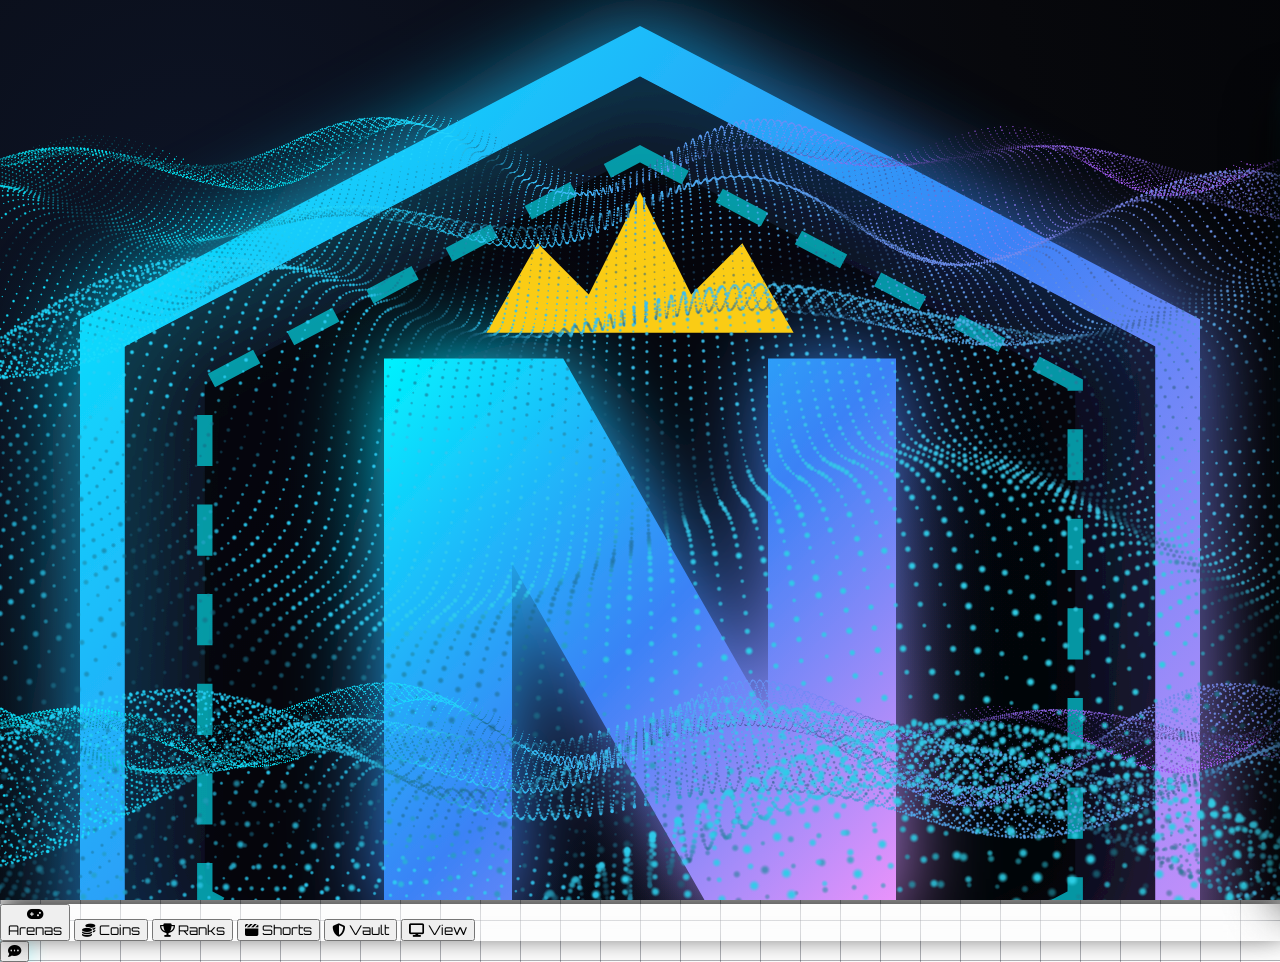
==== commit 1431311d: "feat: add full Live Ticker management feature for Admin OPS" ====
--- a/nexus_gaming_arena.html
+++ b/nexus_gaming_arena.html
@@ -418,7 +418,7 @@
                     <span class="w-1.5 h-1.5 sm:w-2 sm:h-2 rounded-full bg-red-500 animate-ping"></span> LIVE TICKER
                 </span>
                 <div class="marquee-container flex-1 min-w-0 overflow-hidden">
-                    <div class="marquee-content flex items-center gap-8 text-gray-300 uppercase font-rajdhani font-bold tracking-wider text-xs">
+                    <div id="live-marquee-track-1" class="marquee-content flex items-center gap-8 text-gray-300 uppercase font-rajdhani font-bold tracking-wider text-xs">
                         <span class="flex items-center gap-2"><span class="live-indicator-dot"></span> <span class="text-cyan-400">SEASON 1 LAUNCH:</span> NEXUS GAMING ARENA IS OFFICIALLY LIVE &bull; REGISTRATIONS OPEN</span>
                         <span class="flex items-center gap-2"><i class="fa-solid fa-coins text-amber-400 coin-shimmer"></i> <span class="text-amber-400">GAMERFLICK COIN VAULT:</span> CLAIM DAILY +50 NEXUS COINS & UNLOCK FREE PASSES</span>
                         <span class="flex items-center gap-2"><i class="fa-solid fa-trophy text-amber-400"></i> TOURNAMENT PRIZE ESCROW 100% RBI COMPLIANT</span>
@@ -426,7 +426,7 @@
                         <span class="flex items-center gap-2"><i class="fa-solid fa-users text-violet-400"></i> OFFICIAL COMPETITIVE ARENA LAUNCH</span>
                         <span class="flex items-center gap-2"><i class="fa-solid fa-bolt text-pink-400"></i> ZERO-CRASH & ANTI-SMURF PROTECTION ACTIVE</span>
                     </div>
-                    <div class="marquee-content flex items-center gap-8 text-gray-300 uppercase font-rajdhani font-bold tracking-wider text-xs" aria-hidden="true">
+                    <div id="live-marquee-track-2" class="marquee-content flex items-center gap-8 text-gray-300 uppercase font-rajdhani font-bold tracking-wider text-xs" aria-hidden="true">
                         <span class="flex items-center gap-2"><span class="live-indicator-dot"></span> <span class="text-cyan-400">SEASON 1 LAUNCH:</span> NEXUS GAMING ARENA IS OFFICIALLY LIVE &bull; REGISTRATIONS OPEN</span>
                         <span class="flex items-center gap-2"><i class="fa-solid fa-coins text-amber-400 coin-shimmer"></i> <span class="text-amber-400">GAMERFLICK COIN VAULT:</span> CLAIM DAILY +50 NEXUS COINS & UNLOCK FREE PASSES</span>
                         <span class="flex items-center gap-2"><i class="fa-solid fa-trophy text-amber-400"></i> TOURNAMENT PRIZE ESCROW 100% RBI COMPLIANT</span>
@@ -2524,6 +2524,9 @@
                     <button onclick="switchAdminTab('pulse')" id="admin-btn-pulse" class="admin-tab-btn px-4 py-2.5 rounded-xl text-xs font-bold whitespace-nowrap bg-cyber-dark text-gray-400 border border-cyber-border hover:text-white transition-all flex items-center gap-1.5">
                         <i class="fa-solid fa-heart-pulse text-red-400"></i> Live Pulse
                     </button>
+                    <button onclick="switchAdminTab('ticker')" id="admin-btn-ticker" class="admin-tab-btn px-4 py-2.5 rounded-xl text-xs font-bold whitespace-nowrap bg-cyber-dark text-gray-400 border border-cyber-border hover:text-white transition-all flex items-center gap-1.5 cursor-pointer">
+                        <i class="fa-solid fa-bullhorn text-red-400"></i> Live Ticker &amp; Broadcasts
+                    </button>
                     <button onclick="switchAdminTab('tickets')" id="admin-btn-tickets" class="admin-tab-btn px-4 py-2.5 rounded-xl text-xs font-bold whitespace-nowrap bg-cyber-dark text-gray-400 border border-cyber-border hover:text-white transition-all flex items-center gap-1.5">
                         <i class="fa-solid fa-headset text-violet-400"></i> Grievances Desk <span id="admin-open-tickets-badge" class="ml-1 px-1.5 py-0.2 rounded-full text-[10px] bg-red-500 text-white font-extrabold">0</span>
                     </button>
@@ -6753,5 +6756,87 @@
         </div>
     </div>
 
+
+    <!-- ================= EDIT TICKER ITEM MODAL ================= -->
+    <div id="modal-admin-edit-ticker" class="fixed inset-0 z-50 hidden items-center justify-center bg-black/85 backdrop-blur-md p-4 animate-in fade-in duration-200" onclick="if(event.target === this) closeModal('modal-admin-edit-ticker')">
+        <div class="bg-cyber-dark/95 border border-cyan-500/50 rounded-3xl max-w-lg w-full p-6 sm:p-7 space-y-4 shadow-2xl relative glow-cyan tactical-cut">
+            <div class="flex items-center justify-between border-b border-cyber-border/70 pb-3">
+                <div class="flex items-center gap-2.5">
+                    <span class="w-8 h-8 rounded-xl bg-cyan-500/20 text-cyan-400 flex items-center justify-center border border-cyan-500/40">
+                        <i class="fa-solid fa-pen-to-square text-sm"></i>
+                    </span>
+                    <div>
+                        <h4 class="font-orbitron font-extrabold text-white text-base">EDIT TICKER BROADCAST</h4>
+                        <p class="text-[10px] text-gray-400 font-mono">LIVE MARQUEE BROADCAST CONFIGURATOR</p>
+                    </div>
+                </div>
+                <button onclick="closeModal('modal-admin-edit-ticker')" class="w-8 h-8 rounded-xl bg-cyber-card border border-cyber-border text-gray-400 hover:text-white flex items-center justify-center transition-all cursor-pointer">
+                    <i class="fa-solid fa-xmark text-sm"></i>
+                </button>
+            </div>
+
+            <form onsubmit="handleSaveEditedTicker(event)" class="space-y-4">
+                <input type="hidden" id="edit-ticker-id">
+
+                <div>
+                    <label class="text-[11px] font-bold text-gray-300 block mb-1">Headline Tag</label>
+                    <input type="text" id="edit-ticker-title" required maxlength="64" placeholder="e.g. SEASON 1 FINALS" class="w-full bg-cyber-card border border-cyber-border rounded-xl px-3 py-2 text-xs text-white uppercase focus:outline-none focus:border-cyan-400 font-bold tracking-wider">
+                </div>
+
+                <div>
+                    <label class="text-[11px] font-bold text-gray-300 block mb-1">Broadcast Message</label>
+                    <textarea id="edit-ticker-message" required maxlength="256" rows="3" placeholder="e.g. Registrations closing at 8 PM IST. Join your squad now!" class="w-full bg-cyber-card border border-cyber-border rounded-xl px-3 py-2 text-xs text-white focus:outline-none focus:border-cyan-400 font-rajdhani text-sm"></textarea>
+                </div>
+
+                <div class="grid grid-cols-2 gap-3">
+                    <div>
+                        <label class="text-[11px] font-bold text-gray-300 block mb-1">Tag Color Theme</label>
+                        <select id="edit-ticker-color" class="w-full bg-cyber-card border border-cyber-border rounded-xl px-3 py-2 text-xs text-white focus:outline-none focus:border-cyan-400">
+                            <option value="cyan">🎯 Cyan (Esports)</option>
+                            <option value="amber">🏆 Amber (Prizes &amp; Coins)</option>
+                            <option value="green">🟢 Green (Live / Verified)</option>
+                            <option value="red">🚨 Red (Urgent Alert)</option>
+                            <option value="violet">⚡ Violet (Special Event)</option>
+                            <option value="pink">💖 Pink (Hype)</option>
+                        </select>
+                    </div>
+                    <div>
+                        <label class="text-[11px] font-bold text-gray-300 block mb-1">Icon Style</label>
+                        <select id="edit-ticker-icon" class="w-full bg-cyber-card border border-cyber-border rounded-xl px-3 py-2 text-xs text-white focus:outline-none focus:border-cyan-400">
+                            <option value="fa-bolt">⚡ Bolt</option>
+                            <option value="fa-trophy">🏆 Trophy</option>
+                            <option value="fa-coins">🪙 Coins</option>
+                            <option value="fa-bullhorn">📢 Bullhorn</option>
+                            <option value="fa-shield-halved">🛡️ Shield</option>
+                            <option value="fa-fire">🔥 Fire</option>
+                            <option value="fa-triangle-exclamation">⚠️ Warning</option>
+                            <option value="fa-gamepad">🎮 Gamepad</option>
+                        </select>
+                    </div>
+                </div>
+
+                <div class="grid grid-cols-2 gap-3 items-center">
+                    <div>
+                        <label class="text-[11px] font-bold text-gray-300 block mb-1">Target Link (Optional)</label>
+                        <input type="text" id="edit-ticker-link" placeholder="#tournaments" class="w-full bg-cyber-card border border-cyber-border rounded-xl px-3 py-2 text-xs text-white focus:outline-none focus:border-cyan-400">
+                    </div>
+                    <div class="pt-4">
+                        <label class="flex items-center gap-2 cursor-pointer text-xs text-gray-300">
+                            <input type="checkbox" id="edit-ticker-active" class="w-4 h-4 rounded text-cyan-400 border-cyber-border focus:ring-0 bg-cyber-card">
+                            <span class="font-bold">Active in Marquee</span>
+                        </label>
+                    </div>
+                </div>
+
+                <div class="pt-3 border-t border-cyber-border/70 flex gap-2 justify-end">
+                    <button type="button" onclick="closeModal('modal-admin-edit-ticker')" class="px-4 py-2 rounded-xl bg-cyber-card border border-cyber-border text-gray-400 hover:text-white font-bold text-xs transition-all">Cancel</button>
+                    <button type="submit" class="px-6 py-2 rounded-xl bg-gradient-to-r from-cyan-500 to-blue-600 text-black font-extrabold text-xs hover:brightness-110 transition-all glow-cyan flex items-center gap-2">
+                        <i class="fa-solid fa-floppy-disk"></i> Save &amp; Broadcast Live
+                    </button>
+                </div>
+            </form>
+        </div>
+    </div>
+
 </body>
 </html>
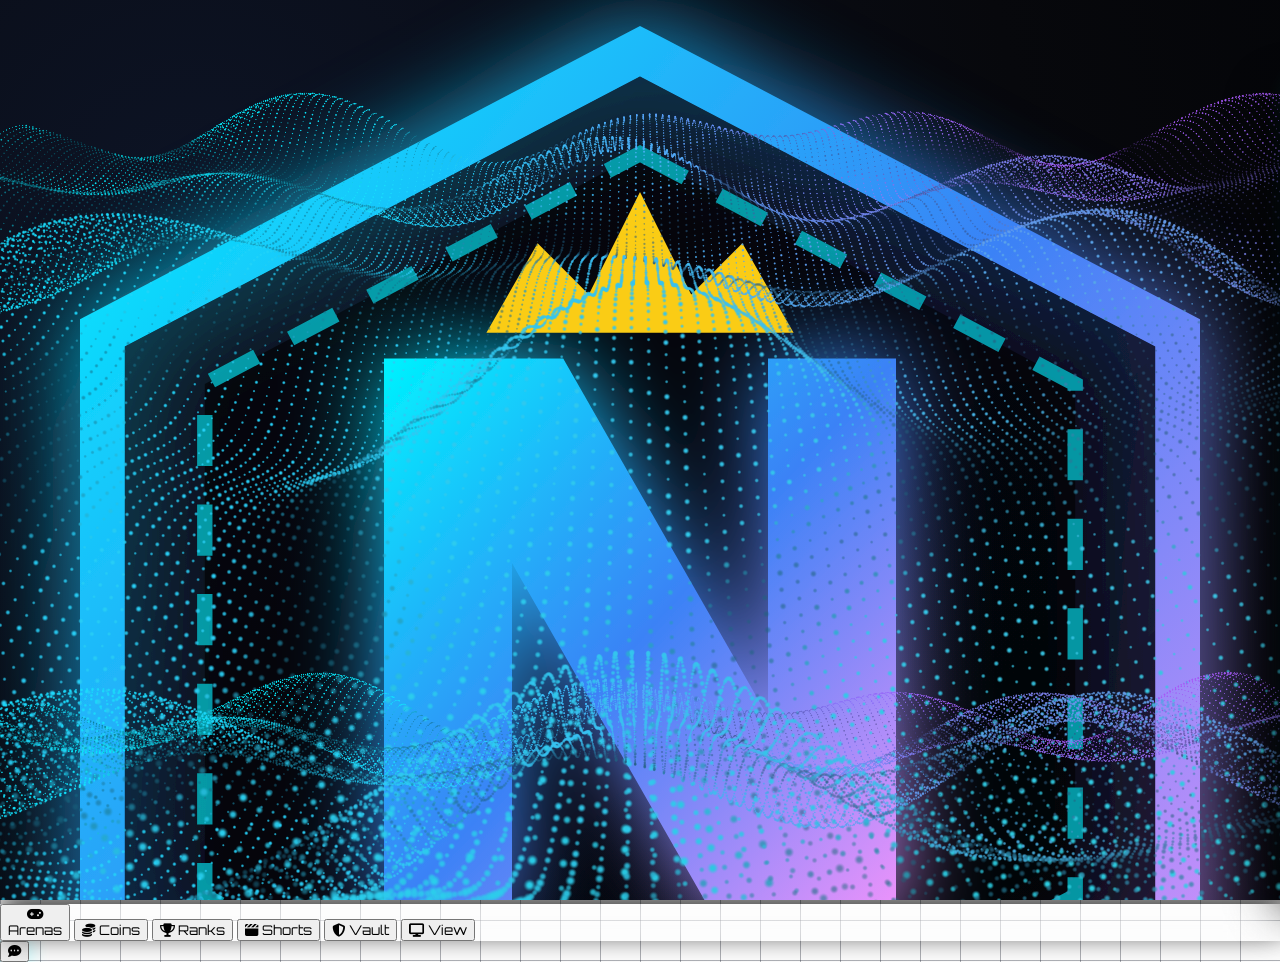
==== commit 7bcb6913: "feat(seo): add robots.txt, sitemap.xml, rich metadata and Schema.org JSON-LD for Google indexing" ====
--- a/nexus_gaming_arena.html
+++ b/nexus_gaming_arena.html
@@ -4,6 +4,66 @@
     <meta charset="UTF-8">
     <meta name="viewport" content="width=device-width, initial-scale=1.0, maximum-scale=5.0, viewport-fit=cover">
     <title>Nexus Gaming Arena | Premier Esports & Competitive Gaming Platform</title>
+    <!-- Primary SEO Meta Tags -->
+    <meta name="title" content="Nexus Gaming Arena | Premier Esports & Competitive Gaming Platform">
+    <meta name="description" content="Nexus Gaming Arena is India's premier competitive esports tournament platform. Compete in BGMI, Valorant, and CS2 tournaments, win cash prize pools, climb official MMR leaderboards, and join verified esports clans.">
+    <meta name="keywords" content="Nexus Gaming Arena, nexusgamingarena.online, esports tournaments, BGMI tournament, Valorant tournament, CS2 tournament, competitive esports, online gaming platform India, prize pool tournaments, esports leaderboard, gamerflick">
+    <meta name="author" content="Nexus Gaming Arena">
+    <meta name="robots" content="index, follow, max-snippet:-1, max-image-preview:large, max-video-preview:-1">
+    <link rel="canonical" href="https://nexusgamingarena.online/">
+
+    <!-- Open Graph / Facebook -->
+    <meta property="og:type" content="website">
+    <meta property="og:url" content="https://nexusgamingarena.online/">
+    <meta property="og:title" content="Nexus Gaming Arena | Premier Esports & Competitive Gaming Platform">
+    <meta property="og:description" content="Join official esports tournaments for BGMI, Valorant, and CS2. Automated Swiss & single-elimination brackets, verified MMR ratings, and secure prize escrow.">
+    <meta property="og:image" content="https://nexusgamingarena.online/static/icons/icon-512.png">
+    <meta property="og:site_name" content="Nexus Gaming Arena">
+
+    <!-- Twitter / X -->
+    <meta name="twitter:card" content="summary_large_image">
+    <meta name="twitter:url" content="https://nexusgamingarena.online/">
+    <meta name="twitter:title" content="Nexus Gaming Arena | Premier Esports Platform">
+    <meta name="twitter:description" content="Join official esports tournaments for BGMI, Valorant, and CS2. Automated brackets, verified MMR ratings, and secure prize escrow.">
+    <meta name="twitter:image" content="https://nexusgamingarena.online/static/icons/icon-512.png">
+
+    <!-- Google Search Engine Structured Data (JSON-LD) -->
+    <script type="application/ld+json">
+    {
+      "@context": "https://schema.org",
+      "@graph": [
+        {
+          "@type": "WebSite",
+          "@id": "https://nexusgamingarena.online/#website",
+          "url": "https://nexusgamingarena.online/",
+          "name": "Nexus Gaming Arena",
+          "description": "Premier Esports & Competitive Gaming Platform",
+          "publisher": {
+            "@id": "https://nexusgamingarena.online/#organization"
+          },
+          "potentialAction": {
+            "@type": "SearchAction",
+            "target": "https://nexusgamingarena.online/?search={search_term_string}",
+            "query-input": "required name=search_term_string"
+          }
+        },
+        {
+          "@type": "Organization",
+          "@id": "https://nexusgamingarena.online/#organization",
+          "name": "Nexus Gaming Arena",
+          "url": "https://nexusgamingarena.online/",
+          "logo": {
+            "@type": "ImageObject",
+            "url": "https://nexusgamingarena.online/static/icons/icon-512.png"
+          },
+          "sameAs": [
+            "https://nexusgamingarena.online"
+          ]
+        }
+      ]
+    }
+    </script>
+
     <link rel="manifest" href="static/manifest.json">
     <meta name="theme-color" content="#07080c">
     <meta name="apple-mobile-web-app-capable" content="yes">
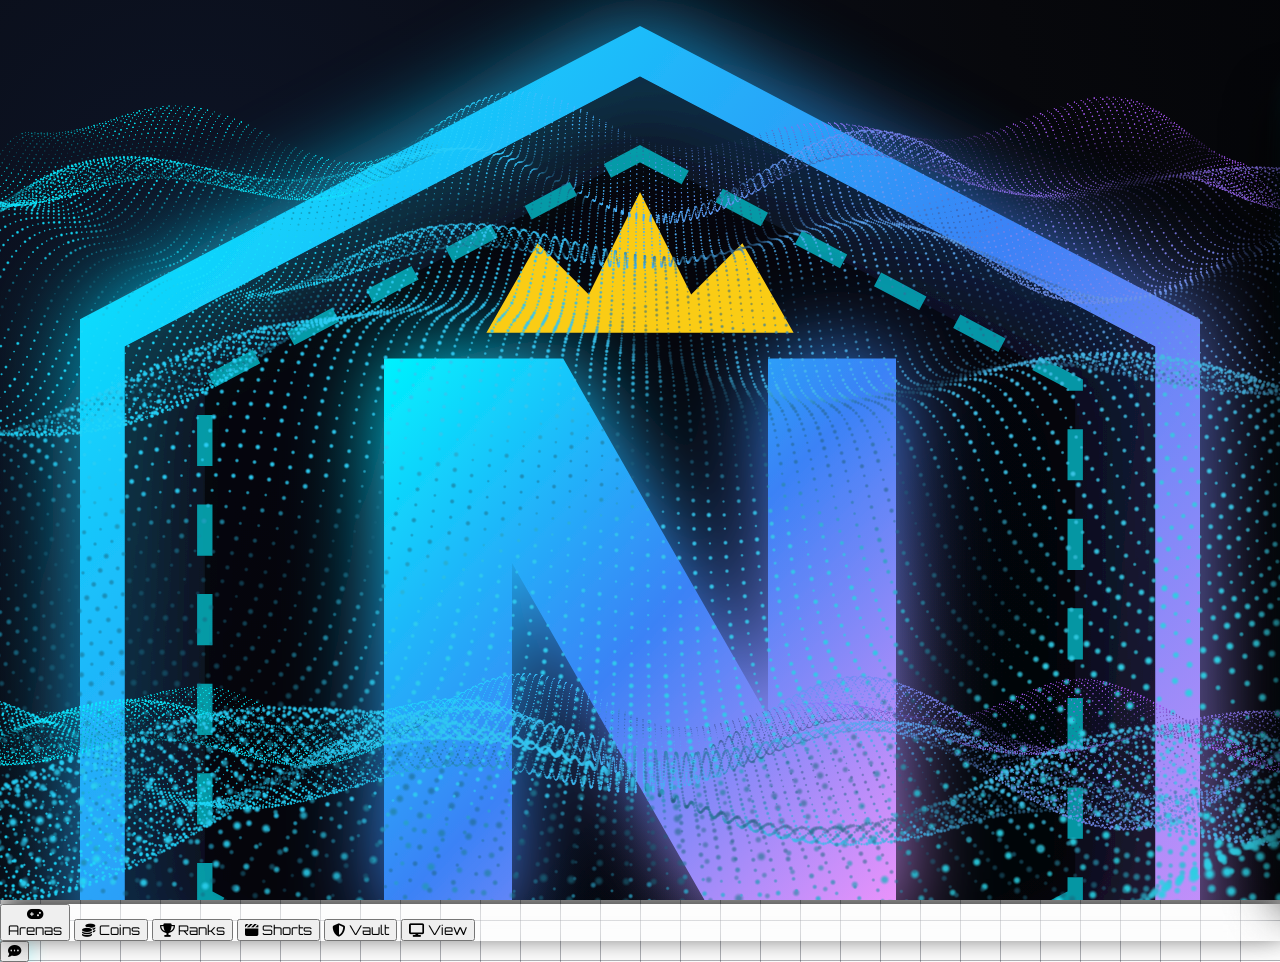
==== commit 9fa5becb: "fix(profile): persist avatar, bio and folio to backend database, lockfile, and fix session hydration" ====
--- a/nexus_gaming_arena.html
+++ b/nexus_gaming_arena.html
@@ -122,13 +122,6 @@
                         var role = (u.role || '').toUpperCase();
                         var uname = (u.username || '').toLowerCase();
                         var isAdmin = (role === 'ADMIN' || role === 'SUPERADMIN' || role === 'CO_ADMIN' || uname === 'wolfy' || uname === 'admin');
-                        if (isAdmin) {
-                            // High-security rule: Admin sessions must NEVER auto-login silently on cold reload/reopen
-                            localStorage.removeItem("nexus_user");
-                            localStorage.removeItem("nexus_token");
-                            sessionStorage.removeItem("nexus_active_session");
-                            return;
-                        }
                         window.__NEXUS_BOOT_USER = u;
                         document.documentElement.classList.add("arena-session-active");
                         if (u.role === 'GUEST' || u.is_guest) {
@@ -631,33 +624,33 @@
                         var role = (u.role || '').toUpperCase();
                         var uname = (u.username || '').toLowerCase();
                         var isAdmin = (role === 'ADMIN' || role === 'SUPERADMIN' || role === 'CO_ADMIN' || uname === 'wolfy' || uname === 'admin');
-                        if (!isAdmin) {
-                            var avatar = u.avatar_url || ("https://api.dicebear.com/7.x/bottts/svg?seed=" + encodeURIComponent(u.username || 'nexus_player'));
-                            var avatarEl = document.getElementById("header-user-avatar");
-                            if (avatarEl) avatarEl.src = avatar;
-                            var nameEl = document.getElementById("header-user-name");
-                            if (nameEl) nameEl.textContent = u.username || 'Gamer';
-                            
-                            var bal = (u.wallet_balance !== undefined) ? Number(u.wallet_balance) : (u.is_guest ? 0 : 5000);
-                            var coins = (u.nexus_coins !== undefined) ? Number(u.nexus_coins) : (u.is_guest ? 100 : 1000);
-                            var walletEl = document.getElementById("header-wallet-balance");
-                            if (walletEl) walletEl.textContent = '₹' + Math.round(bal).toLocaleString('en-IN');
-                            var coinsEl = document.getElementById("header-nexus-coins");
-                            if (coinsEl) coinsEl.textContent = Number(coins).toLocaleString('en-IN');
-                            
-                            var loginBtn = document.getElementById("header-login-btn");
-                            if (loginBtn) {
-                                if (u.role === 'GUEST' || u.is_guest) {
-                                    loginBtn.style.display = 'flex';
-                                    loginBtn.innerHTML = '<i class="fa-solid fa-arrow-up-from-bracket text-xs"></i> <span class="hidden sm:inline">UPGRADE</span>';
-                                    loginBtn.className = "flex items-center gap-1 bg-gradient-to-r from-amber-500 to-yellow-500 text-black px-2.5 py-1.5 sm:px-3 sm:py-1.5 rounded-xl text-xs font-black hover:brightness-110 transition-all glow-gold cursor-pointer flex-shrink-0";
-                                } else {
-                                    loginBtn.style.display = 'none';
-                                }
+                        var avatar = u.avatar_url || ("https://api.dicebear.com/7.x/bottts/svg?seed=" + encodeURIComponent(u.username || 'nexus_player'));
+                        var avatarEl = document.getElementById("header-user-avatar");
+                        if (avatarEl) avatarEl.src = avatar;
+                        var nameEl = document.getElementById("header-user-name");
+                        if (nameEl) nameEl.textContent = u.username || 'Gamer';
+                        
+                        var bal = (u.wallet_balance !== undefined) ? Number(u.wallet_balance) : (u.is_guest ? 0 : (isAdmin ? 50000 : 5000));
+                        var coins = (u.nexus_coins !== undefined) ? Number(u.nexus_coins) : (u.is_guest ? 100 : (isAdmin ? 10000 : 1000));
+                        var walletEl = document.getElementById("header-wallet-balance");
+                        if (walletEl) walletEl.textContent = '₹' + Math.round(bal).toLocaleString('en-IN');
+                        var coinsEl = document.getElementById("header-nexus-coins");
+                        if (coinsEl) coinsEl.textContent = Number(coins).toLocaleString('en-IN');
+                        
+                        var loginBtn = document.getElementById("header-login-btn");
+                        if (loginBtn) {
+                            if (u.role === 'GUEST' || u.is_guest) {
+                                loginBtn.style.display = 'flex';
+                                loginBtn.innerHTML = '<i class="fa-solid fa-arrow-up-from-bracket text-xs"></i> <span class="hidden sm:inline">UPGRADE</span>';
+                                loginBtn.className = "flex items-center gap-1 bg-gradient-to-r from-amber-500 to-yellow-500 text-black px-2.5 py-1.5 sm:px-3 sm:py-1.5 rounded-xl text-xs font-black hover:brightness-110 transition-all glow-gold cursor-pointer flex-shrink-0";
+                            } else {
+                                loginBtn.style.display = 'none';
                             }
-                            var logoutBtn = document.getElementById("header-logout-btn");
-                            if (logoutBtn) logoutBtn.style.display = 'flex';
                         }
+                        var logoutBtn = document.getElementById("header-logout-btn");
+                        if (logoutBtn) logoutBtn.style.display = 'flex';
+                        var adminBtn = document.getElementById("header-admin-btn");
+                        if (adminBtn && isAdmin) adminBtn.style.display = 'flex';
                     }
                 }
             } catch(e) {}
@@ -1014,22 +1007,20 @@
                         var role = (u.role || '').toUpperCase();
                         var uname = (u.username || '').toLowerCase();
                         var isAdmin = (role === 'ADMIN' || role === 'SUPERADMIN' || role === 'CO_ADMIN' || uname === 'wolfy' || uname === 'admin');
-                        if (!isAdmin) {
-                            var avatar = u.avatar_url || ("https://api.dicebear.com/7.x/bottts/svg?seed=" + encodeURIComponent(u.username || 'nexus_player'));
-                            var sbAvatar = document.getElementById("sidebar-user-avatar");
-                            if (sbAvatar) sbAvatar.src = avatar;
-                            var sbName = document.getElementById("sidebar-user-name");
-                            if (sbName) sbName.textContent = u.username || 'Gamer';
-                            var sbRole = document.getElementById("sidebar-user-role");
-                            if (sbRole) sbRole.textContent = u.custom_title || (u.is_guest ? 'GUEST PASS' : (u.role || 'PRO GAMER'));
-
-                            var mobAvatar = document.getElementById("mobile-user-avatar");
-                            if (mobAvatar) mobAvatar.src = avatar;
-                            var mobName = document.getElementById("mobile-user-name");
-                            if (mobName) mobName.textContent = u.username || 'Gamer';
-                            var mobRole = document.getElementById("mobile-user-role");
-                            if (mobRole) mobRole.textContent = u.custom_title || (u.is_guest ? 'GUEST PASS' : (u.role || 'PRO GAMER'));
-                        }
+                        var avatar = u.avatar_url || ("https://api.dicebear.com/7.x/bottts/svg?seed=" + encodeURIComponent(u.username || 'nexus_player'));
+                        var sbAvatar = document.getElementById("sidebar-user-avatar");
+                        if (sbAvatar) sbAvatar.src = avatar;
+                        var sbName = document.getElementById("sidebar-user-name");
+                        if (sbName) sbName.textContent = u.username || 'Gamer';
+                        var sbRole = document.getElementById("sidebar-user-role");
+                        if (sbRole) sbRole.textContent = u.custom_title || (u.is_guest ? 'GUEST PASS' : (isAdmin ? 'ADMINISTRATOR' : (u.role || 'PRO GAMER')));
+
+                        var mobAvatar = document.getElementById("mobile-user-avatar");
+                        if (mobAvatar) mobAvatar.src = avatar;
+                        var mobName = document.getElementById("mobile-user-name");
+                        if (mobName) mobName.textContent = u.username || 'Gamer';
+                        var mobRole = document.getElementById("mobile-user-role");
+                        if (mobRole) mobRole.textContent = u.custom_title || (u.is_guest ? 'GUEST PASS' : (isAdmin ? 'ADMINISTRATOR' : (u.role || 'PRO GAMER')));
                     }
                 }
             } catch(e) {}
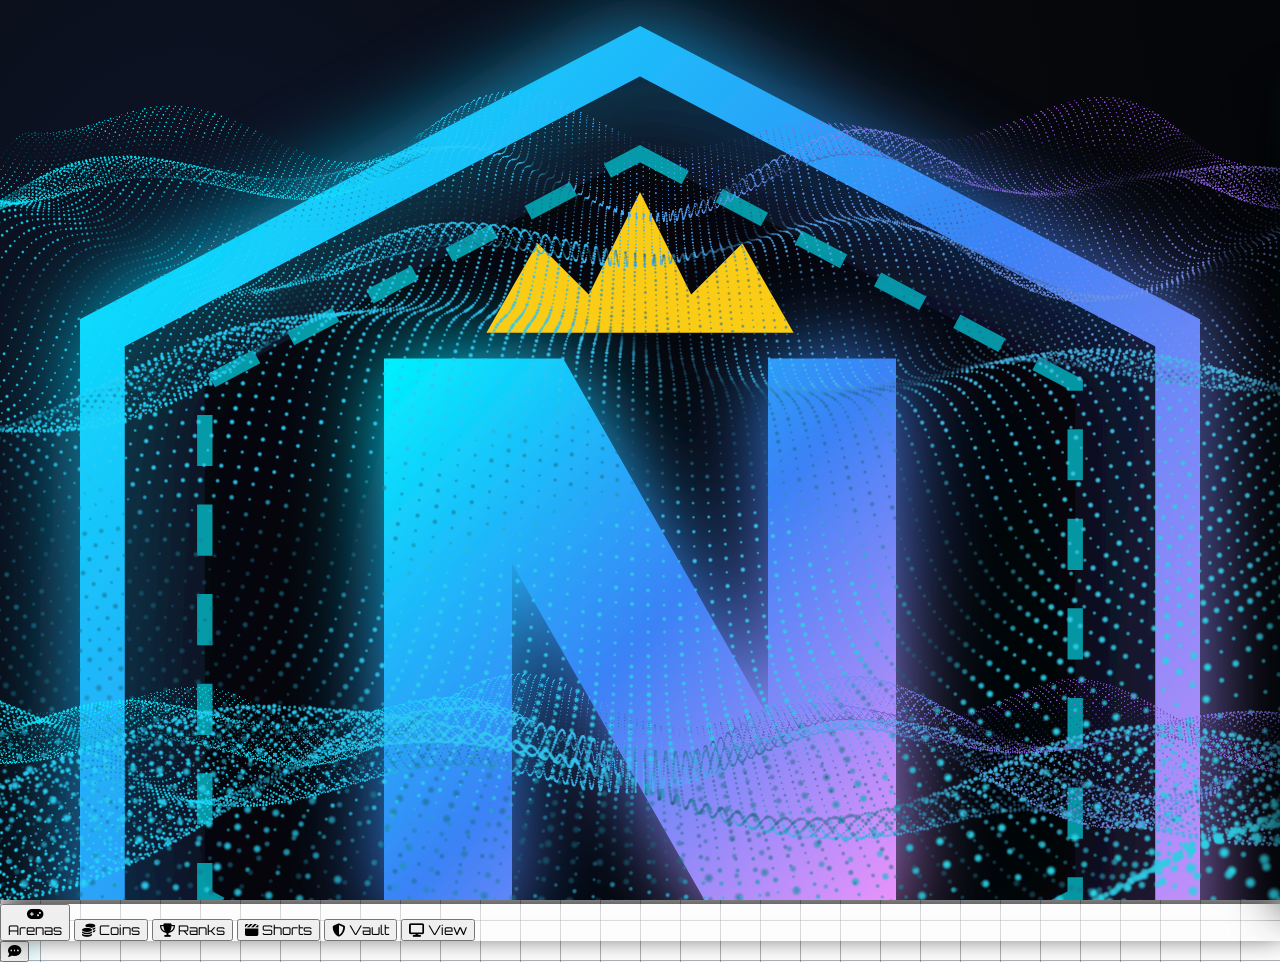
==== commit aeaa267d: "feat(auth): systematic registration flow, 2FA via OTP verification, and admin credential persistence" ====
--- a/nexus_gaming_arena.html
+++ b/nexus_gaming_arena.html
@@ -5052,6 +5052,12 @@
                     Staging OTP: <span id="activation-demo-code" class="font-bold"></span>
                     <button type="button" onclick="autoFillActivationOTP()" class="ml-2 underline text-white font-bold">Auto-Fill</button>
                 </div>
+                <div class="flex items-center justify-between text-xs pt-1">
+                    <span class="text-gray-400">Didn't receive code?</span>
+                    <button type="button" id="btn-resend-activation-otp" onclick="resendAccountActivationOTP()" class="text-cyan-400 hover:underline font-bold cursor-pointer">
+                        Resend Code
+                    </button>
+                </div>
             </div>
             <button onclick="submitAccountActivation()" class="w-full py-3.5 rounded-xl bg-gradient-to-r from-cyan-400 to-blue-600 text-black font-black hover:brightness-110 transition-all glow-cyan btn-sweep cursor-pointer">
                 Verify Code &bull; Enter Arena
@@ -5218,6 +5224,30 @@
         </div>
     </div>
 
+    <!-- 2FA OTP Verification Setup Modal -->
+    <div id="modal-2fa-otp-setup" class="fixed inset-0 z-50 bg-black/85 backdrop-blur-md hidden items-center justify-center p-4 overflow-y-auto" onclick="if(event.target === this) closeModal('modal-2fa-otp-setup')">
+        <div class="bg-cyber-card border border-cyan-500/40 w-full max-w-md rounded-3xl p-6 sm:p-8 space-y-5 relative glow-cyan text-center tactical-cut my-6 shadow-2xl">
+            <button onclick="closeModal('modal-2fa-otp-setup')" class="modal-close-btn absolute top-6 right-6 text-gray-400 hover:text-white" title="Close (Esc)" aria-label="Close modal"><i class="fa-solid fa-xmark text-xl"></i></button>
+            <div class="w-14 h-14 bg-cyan-500/10 border border-cyan-500/40 rounded-2xl flex items-center justify-center mx-auto text-cyan-400 text-xl glow-cyan">
+                <i class="fa-solid fa-mobile-screen-button"></i>
+            </div>
+            <div class="space-y-1">
+                <span class="px-2.5 py-0.5 rounded-full text-[10px] font-black uppercase tracking-wider bg-cyan-500/20 text-cyan-300 border border-cyan-500/40">
+                    <i class="fa-solid fa-shield-halved text-cyan-400 mr-1"></i> SMS &amp; EMAIL 2FA
+                </span>
+                <h3 class="font-orbitron font-black text-2xl text-white">Enable 2FA via OTP</h3>
+                <p class="text-xs text-gray-400">A dynamic 6-digit security code was dispatched to <strong id="otp-2fa-contact-display" class="text-cyan-300">your registered contact</strong>.</p>
+            </div>
+            <div class="space-y-2">
+                <input type="text" id="otp-2fa-verify-code" maxlength="6" placeholder="Enter 6-digit OTP" class="w-full bg-cyber-dark border border-cyan-500/50 rounded-xl px-4 py-3 text-center font-mono text-xl font-bold tracking-widest text-cyan-400 focus:outline-none focus:border-cyan-400">
+                <div id="otp-2fa-demo-chip" class="hidden text-[11px] font-mono p-2 rounded-lg bg-amber-500/10 border border-amber-500/30 text-amber-300"></div>
+            </div>
+            <button onclick="verifyAndEnableOTP2FA()" class="w-full py-3.5 rounded-xl bg-gradient-to-r from-cyan-400 to-blue-600 text-black font-black hover:brightness-110 transition-all glow-cyan btn-sweep shadow-xl cursor-pointer">
+                Verify OTP &bull; Activate 2FA Protection
+            </button>
+        </div>
+    </div>
+
     <!-- Match Score Report Modal -->
     <div id="modal-report-score" class="fixed inset-0 z-50 bg-black/85 backdrop-blur-md hidden items-center justify-center p-4" onclick="if(event.target === this) closeModal('modal-report-score')">
         <div class="bg-cyber-card border border-cyber-border w-full max-w-md rounded-3xl p-6 sm:p-8 space-y-6 relative glow-cyan tactical-cut">
@@ -5337,9 +5367,18 @@
                         </div>
                     </div>
 
-                    <div id="login-2fa-container" class="space-y-1.5 hidden">
-                        <label class="text-xs font-bold text-cyan-400">2FA Authenticator Code</label>
-                        <input type="text" id="login-2fa-code" maxlength="6" placeholder="000000" class="w-full bg-cyber-dark border border-cyan-500/50 rounded-xl px-4 py-2.5 text-sm text-center font-mono text-cyan-400 focus:outline-none">
+                    <div id="login-2fa-container" class="p-3.5 rounded-2xl bg-cyber-dark/95 border border-cyan-500/50 space-y-2 shadow-lg hidden">
+                        <div class="flex items-center justify-between text-xs">
+                            <span id="login-2fa-label" class="font-bold text-cyan-400 flex items-center gap-1.5">
+                                <i class="fa-solid fa-mobile-screen text-cyan-400"></i> Two-Factor Authentication (2FA)
+                            </span>
+                            <button type="button" id="btn-resend-login-2fa" onclick="resendLogin2FAOTP()" class="text-[11px] font-bold text-amber-400 hover:underline cursor-pointer">
+                                Resend OTP
+                            </button>
+                        </div>
+                        <input type="text" id="login-2fa-code" maxlength="24" placeholder="Enter 6-digit OTP or Authenticator code" class="w-full bg-cyber-card border border-cyan-500/40 rounded-xl px-4 py-2.5 text-sm text-center font-mono tracking-widest text-cyan-400 focus:outline-none focus:border-cyan-400 uppercase">
+                        <div id="login-2fa-demo-chip" class="hidden text-center"></div>
+                        <p class="text-[10px] text-gray-400 font-mono text-center">Enter your live 6-digit code or Emergency Backup Key.</p>
                     </div>
 
                     <!-- Remember Me Checkbox -->
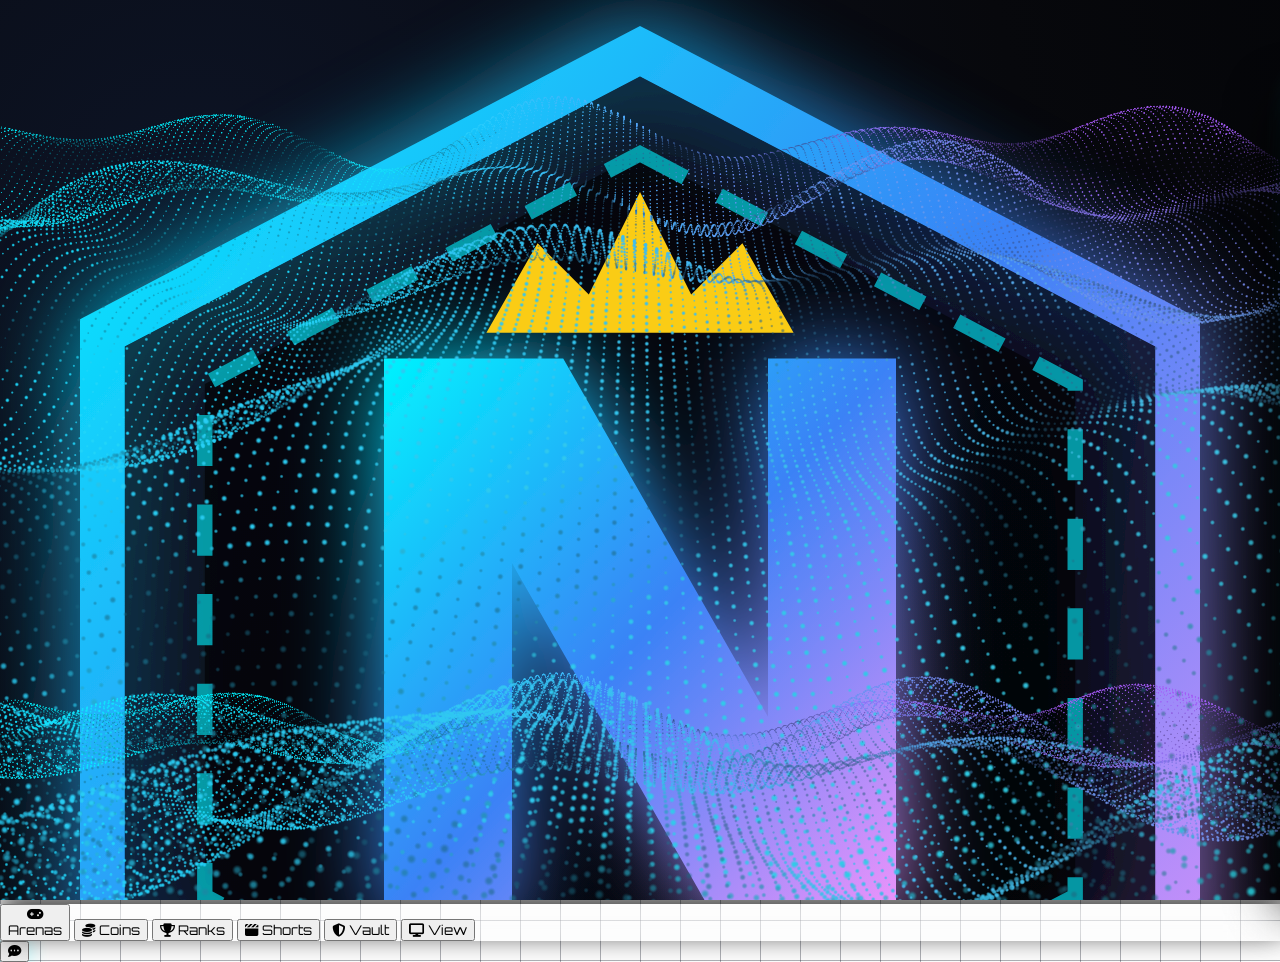
==== commit c0ac6acb: "feat(ui): dedicated 2FA method selector cards for SMS/Email OTP and Google Authenticator in User Set" ====
--- a/nexus_gaming_arena.html
+++ b/nexus_gaming_arena.html
@@ -2302,12 +2302,42 @@
                     </div>
 
                     <div class="grid grid-cols-1 sm:grid-cols-2 gap-6 pt-2">
+                    <!-- 2FA Dual Method Selector Cards -->
+                    <div class="grid grid-cols-1 sm:grid-cols-2 gap-4 pt-2">
+                        <div class="bg-cyber-dark/90 p-4 rounded-xl border border-cyan-500/40 space-y-3 relative shadow-lg">
+                            <div class="flex items-center justify-between">
+                                <span class="text-sm font-bold text-white flex items-center gap-2">
+                                    <i class="fa-solid fa-mobile-screen text-cyan-400"></i> SMS &amp; Email OTP 2FA
+                                </span>
+                                <span class="px-2 py-0.5 rounded text-[10px] font-mono font-bold bg-cyan-500/20 text-cyan-300 border border-cyan-500/40">INSTANT OTP</span>
+                            </div>
+                            <p class="text-xs text-gray-400">Receive a dynamic 6-digit verification code sent instantly to your contact every time you sign in.</p>
+                            <button type="button" onclick="setup2FAViaOTP()" class="w-full py-2.5 rounded-xl bg-cyan-500/20 hover:bg-cyan-500/30 text-cyan-300 border border-cyan-500/50 text-xs font-bold transition-all flex items-center justify-center gap-1.5 cursor-pointer glow-cyan">
+                                <i class="fa-solid fa-bolt"></i> Configure SMS / Email OTP 2FA
+                            </button>
+                        </div>
+
+                        <div class="bg-cyber-dark/90 p-4 rounded-xl border border-amber-500/40 space-y-3 relative shadow-lg">
+                            <div class="flex items-center justify-between">
+                                <span class="text-sm font-bold text-white flex items-center gap-2">
+                                    <i class="fa-solid fa-qrcode text-amber-400"></i> Authenticator App (TOTP)
+                                </span>
+                                <span class="px-2 py-0.5 rounded text-[10px] font-mono font-bold bg-amber-500/20 text-amber-300 border border-amber-500/40">APP TOTP</span>
+                            </div>
+                            <p class="text-xs text-gray-400">Bind Google Authenticator, Microsoft Authenticator, or Authy using rolling 30-second codes.</p>
+                            <button type="button" onclick="toggle2FAStatus({ checked: true })" class="w-full py-2.5 rounded-xl bg-amber-500/20 hover:bg-amber-500/30 text-amber-300 border border-amber-500/50 text-xs font-bold transition-all flex items-center justify-center gap-1.5 cursor-pointer glow-amber">
+                                <i class="fa-solid fa-shield-halved"></i> Setup Google Authenticator
+                            </button>
+                        </div>
+                    </div>
+
+                    <div class="grid grid-cols-1 sm:grid-cols-2 gap-6 pt-2">
                         <div class="bg-cyber-dark/80 p-4 rounded-xl border border-cyber-border space-y-2">
                             <div class="flex items-center justify-between">
-                                <span class="text-sm font-semibold text-gray-300"><i class="fa-solid fa-mobile-screen mr-2 text-cyan-400"></i>SMS / Mobile OTP</span>
+                                <span class="text-sm font-semibold text-gray-300"><i class="fa-solid fa-mobile-screen mr-2 text-cyan-400"></i>Contact Verification</span>
                                 <span id="phone-verified-pill" class="px-2.5 py-0.5 rounded-full text-xs font-bold bg-green-500/20 text-green-400 border border-green-500/40">Verified</span>
                             </div>
-                            <p class="text-xs text-gray-400">Required for tournament cash payouts &amp; bank withdrawals.</p>
+                            <p class="text-xs text-gray-400">Verified email and mobile required for tournament prize escrow and cash withdrawals.</p>
                         </div>
 
                         <div class="bg-cyber-dark/80 p-4 rounded-xl border border-cyber-border space-y-2">
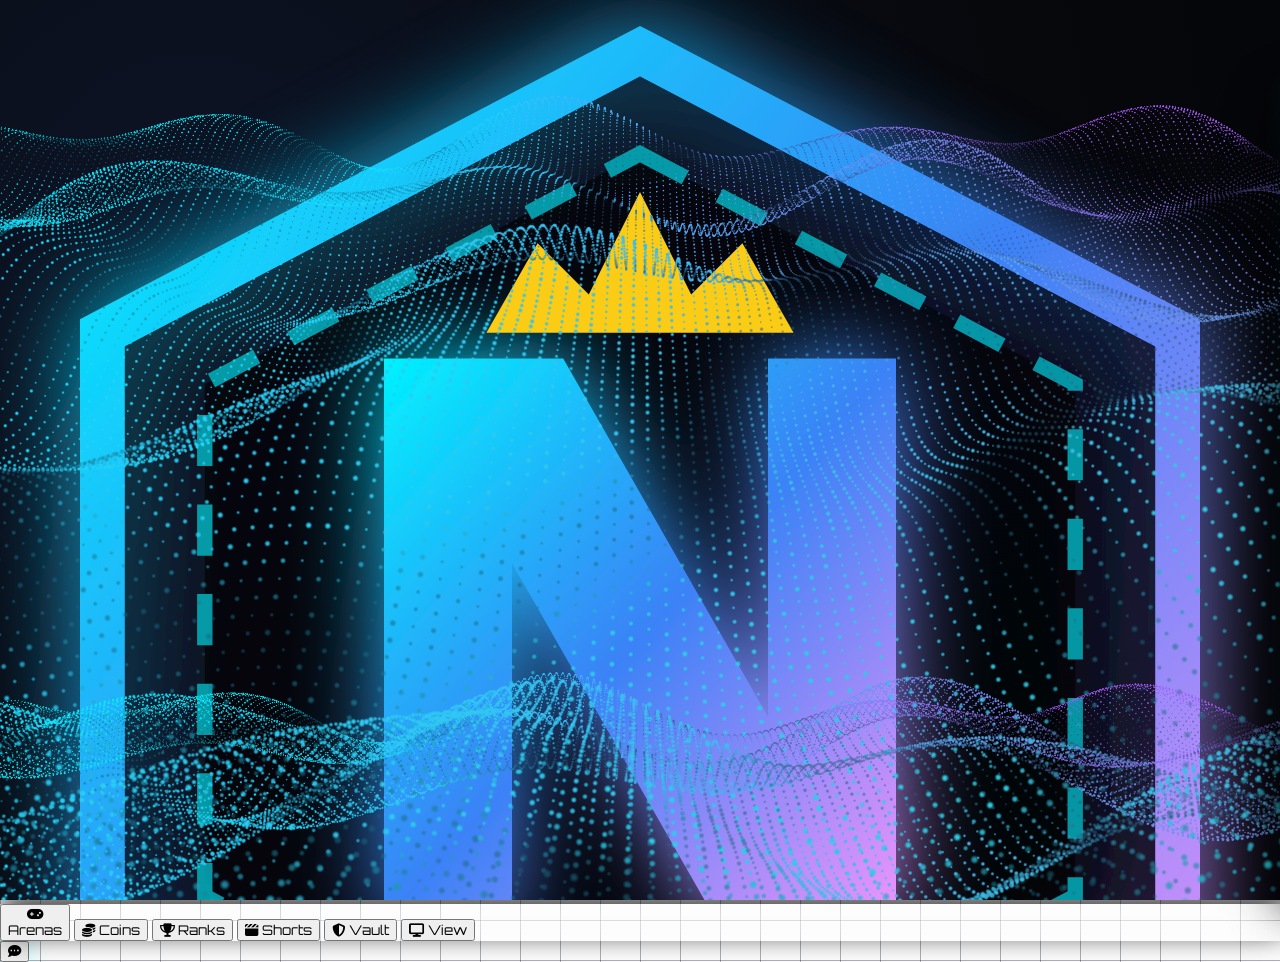
==== commit 85d8a3df: "feat(auth): full account systems suite - contact OTP modal, reset-password fix, test suite with 100%" ====
--- a/nexus_gaming_arena.html
+++ b/nexus_gaming_arena.html
@@ -2338,6 +2338,7 @@
                                 <span id="phone-verified-pill" class="px-2.5 py-0.5 rounded-full text-xs font-bold bg-green-500/20 text-green-400 border border-green-500/40">Verified</span>
                             </div>
                             <p class="text-xs text-gray-400">Verified email and mobile required for tournament prize escrow and cash withdrawals.</p>
+                            <button type="button" onclick="openUpdateContactModal()" class="text-xs text-cyan-400 hover:underline block mt-2 cursor-pointer font-bold"><i class="fa-solid fa-pen-to-square mr-1"></i>Update &amp; Verify Mobile or Email &rarr;</button>
                         </div>
 
                         <div class="bg-cyber-dark/80 p-4 rounded-xl border border-cyber-border space-y-2">
@@ -5254,6 +5255,59 @@
         </div>
     </div>
 
+    <!-- Modal: Update Contact Details with OTP Verification -->
+    <div id="modal-update-contact" class="fixed inset-0 z-50 bg-black/85 backdrop-blur-md hidden items-center justify-center p-4 overflow-y-auto" onclick="if(event.target === this) closeModal('modal-update-contact')">
+        <div class="bg-cyber-card border border-cyan-500/40 w-full max-w-md rounded-3xl p-6 sm:p-8 space-y-5 relative glow-cyan text-center tactical-cut my-6 shadow-2xl">
+            <button onclick="closeModal('modal-update-contact')" class="modal-close-btn absolute top-6 right-6 text-gray-400 hover:text-white" title="Close (Esc)" aria-label="Close modal"><i class="fa-solid fa-xmark text-xl"></i></button>
+            <div class="w-14 h-14 bg-cyan-500/10 border border-cyan-500/40 rounded-2xl flex items-center justify-center mx-auto text-cyan-400 text-xl glow-cyan">
+                <i class="fa-solid fa-address-card"></i>
+            </div>
+            <div class="space-y-1">
+                <span class="px-2.5 py-0.5 rounded-full text-[10px] font-black uppercase tracking-wider bg-cyan-500/20 text-cyan-300 border border-cyan-500/40">
+                    <i class="fa-solid fa-shield-halved text-cyan-400 mr-1"></i> SECURE CONTACT UPDATE
+                </span>
+                <h3 class="font-orbitron font-black text-2xl text-white">Update Contact Details</h3>
+                <p class="text-xs text-gray-400">Enter your new mobile number or email address. A 6-digit OTP verification code will be dispatched to confirm ownership.</p>
+            </div>
+            <form onsubmit="handleVerifyAndSaveContact(event)" class="space-y-4 text-left">
+                <div class="space-y-1.5">
+                    <label class="text-xs font-bold text-gray-300">Contact Type</label>
+                    <div class="grid grid-cols-2 gap-2">
+                        <label class="flex items-center gap-2 p-2.5 rounded-xl bg-cyber-dark border border-cyber-border cursor-pointer hover:border-cyan-400 transition-colors">
+                            <input type="radio" name="contact-type" value="phone" checked onchange="switchContactTypeInput(this.value)" class="text-cyan-400 accent-cyan-400">
+                            <span class="text-xs text-gray-200 font-bold"><i class="fa-solid fa-mobile-screen mr-1 text-cyan-400"></i> Mobile Number</span>
+                        </label>
+                        <label class="flex items-center gap-2 p-2.5 rounded-xl bg-cyber-dark border border-cyber-border cursor-pointer hover:border-cyan-400 transition-colors">
+                            <input type="radio" name="contact-type" value="email" onchange="switchContactTypeInput(this.value)" class="text-cyan-400 accent-cyan-400">
+                            <span class="text-xs text-gray-200 font-bold"><i class="fa-solid fa-envelope mr-1 text-cyan-400"></i> Email Address</span>
+                        </label>
+                    </div>
+                </div>
+
+                <div class="space-y-1.5">
+                    <label id="lbl-update-contact-val" class="text-xs font-bold text-gray-300">New Mobile Number</label>
+                    <div class="flex gap-2">
+                        <input type="text" id="inp-update-contact-val" required placeholder="+91 9876543210" class="flex-1 bg-cyber-dark border border-cyber-border rounded-xl px-4 py-2.5 text-xs text-gray-200 font-mono focus:outline-none focus:border-cyan-400">
+                        <button type="button" id="btn-send-contact-otp" onclick="sendContactUpdateOTP()" class="px-3.5 py-2.5 rounded-xl bg-cyan-500/20 hover:bg-cyan-500/30 text-cyan-300 border border-cyan-500/50 text-xs font-bold whitespace-nowrap cursor-pointer transition-all">
+                            Send OTP
+                        </button>
+                    </div>
+                    <div id="contact-update-otp-status" class="text-[10px] text-gray-400 font-mono"></div>
+                </div>
+
+                <div class="space-y-1.5">
+                    <label class="text-xs font-bold text-gray-300">6-Digit Verification OTP</label>
+                    <input type="text" id="inp-update-contact-otp" maxlength="6" required placeholder="Enter 6-digit OTP" class="w-full bg-cyber-dark border border-cyber-border rounded-xl px-4 py-2.5 text-center font-mono text-base font-bold tracking-widest text-cyan-400 focus:outline-none focus:border-cyan-400">
+                    <div id="contact-update-demo-chip" class="hidden text-center pt-1"></div>
+                </div>
+
+                <button type="submit" id="btn-submit-contact-update" class="w-full py-3.5 rounded-xl bg-gradient-to-r from-cyan-400 to-blue-600 text-black font-black text-xs uppercase tracking-wider hover:brightness-110 transition-all glow-cyan btn-sweep shadow-xl cursor-pointer">
+                    Verify &amp; Save Contact
+                </button>
+            </form>
+        </div>
+    </div>
+
     <!-- 2FA OTP Verification Setup Modal -->
     <div id="modal-2fa-otp-setup" class="fixed inset-0 z-50 bg-black/85 backdrop-blur-md hidden items-center justify-center p-4 overflow-y-auto" onclick="if(event.target === this) closeModal('modal-2fa-otp-setup')">
         <div class="bg-cyber-card border border-cyan-500/40 w-full max-w-md rounded-3xl p-6 sm:p-8 space-y-5 relative glow-cyan text-center tactical-cut my-6 shadow-2xl">
